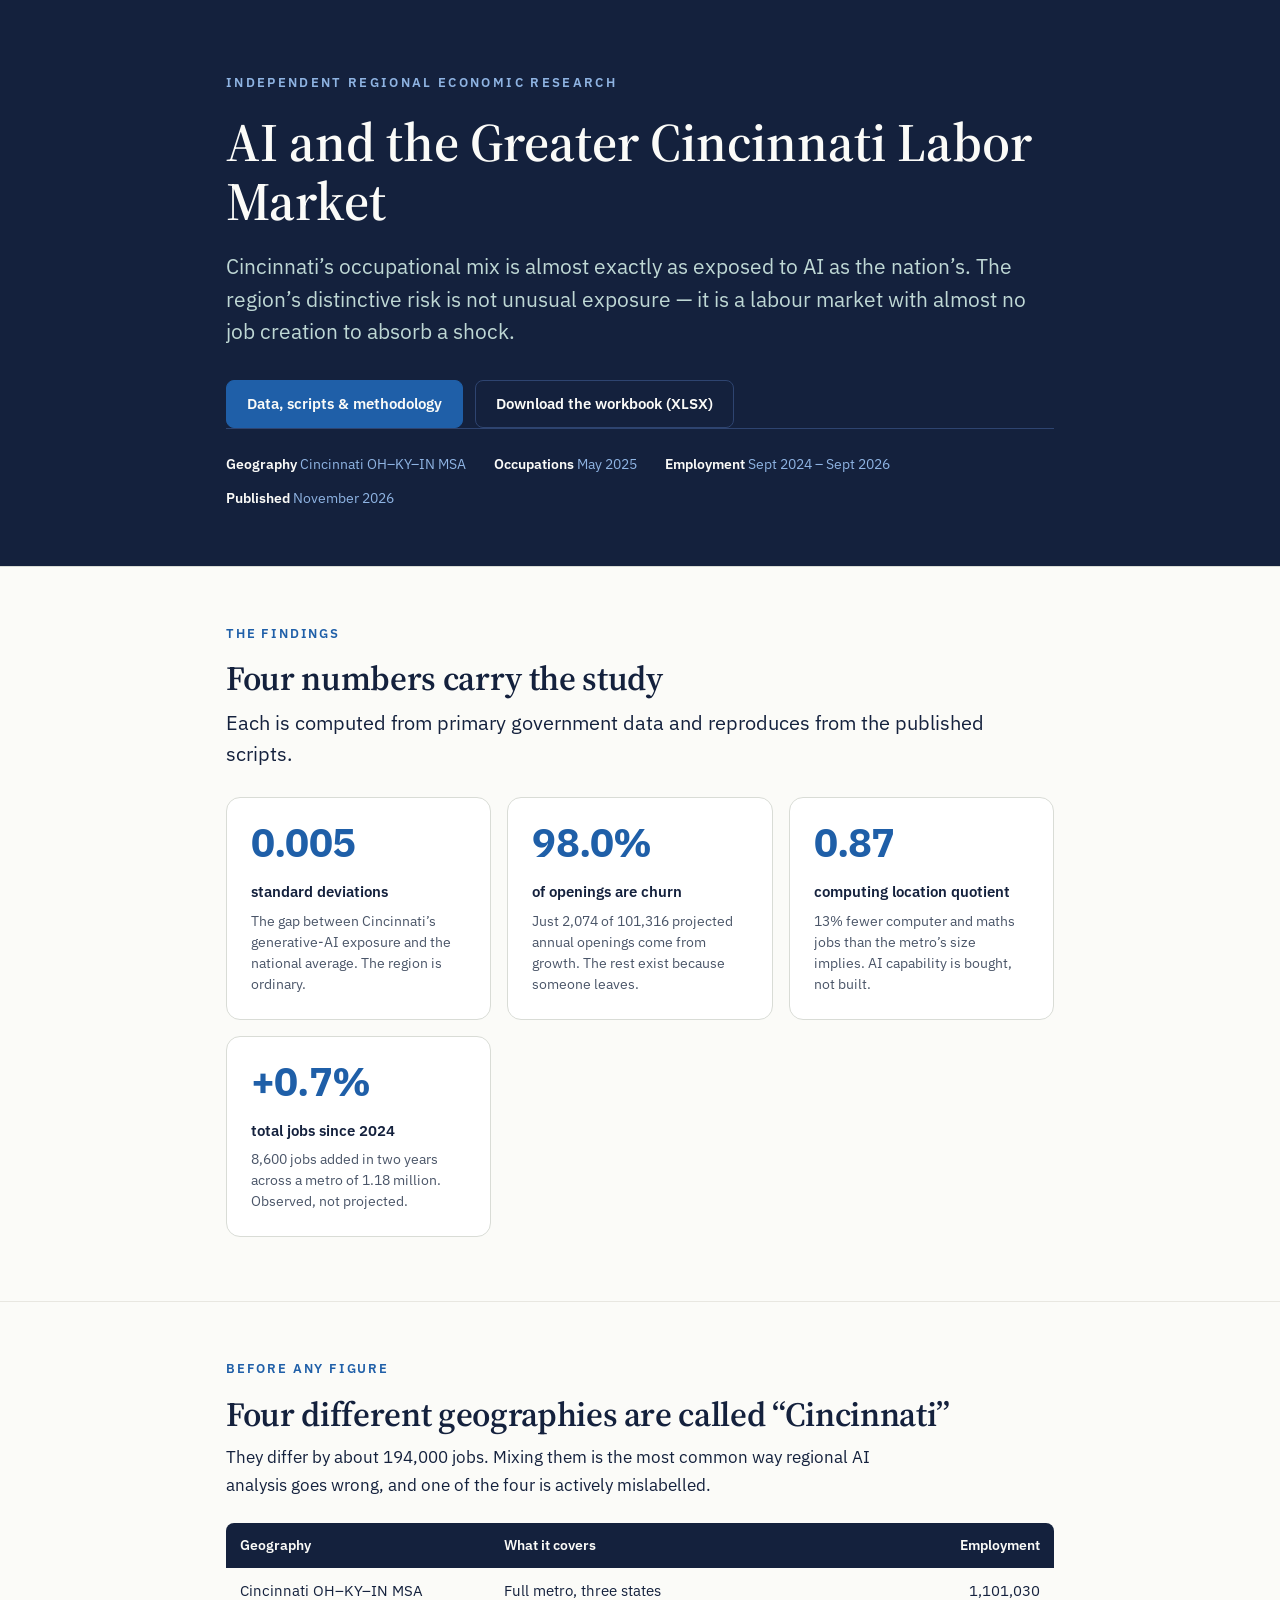
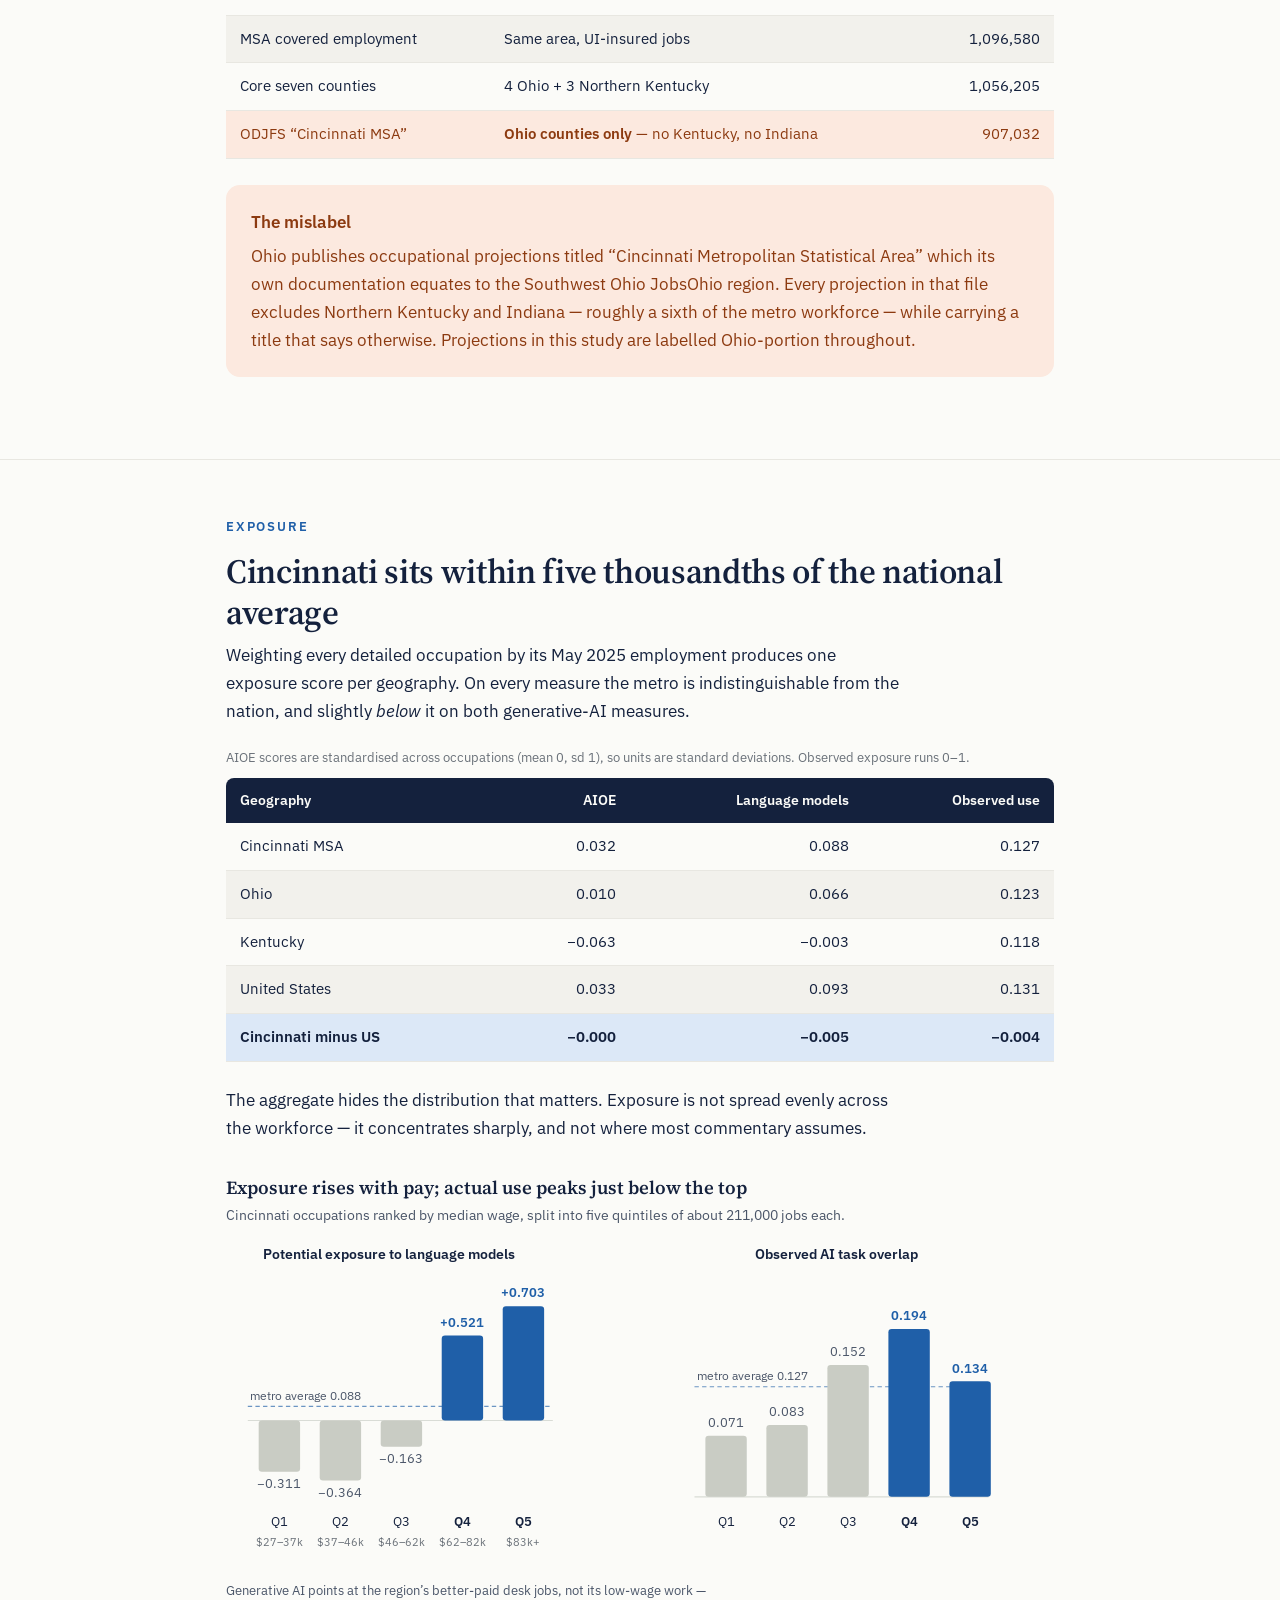
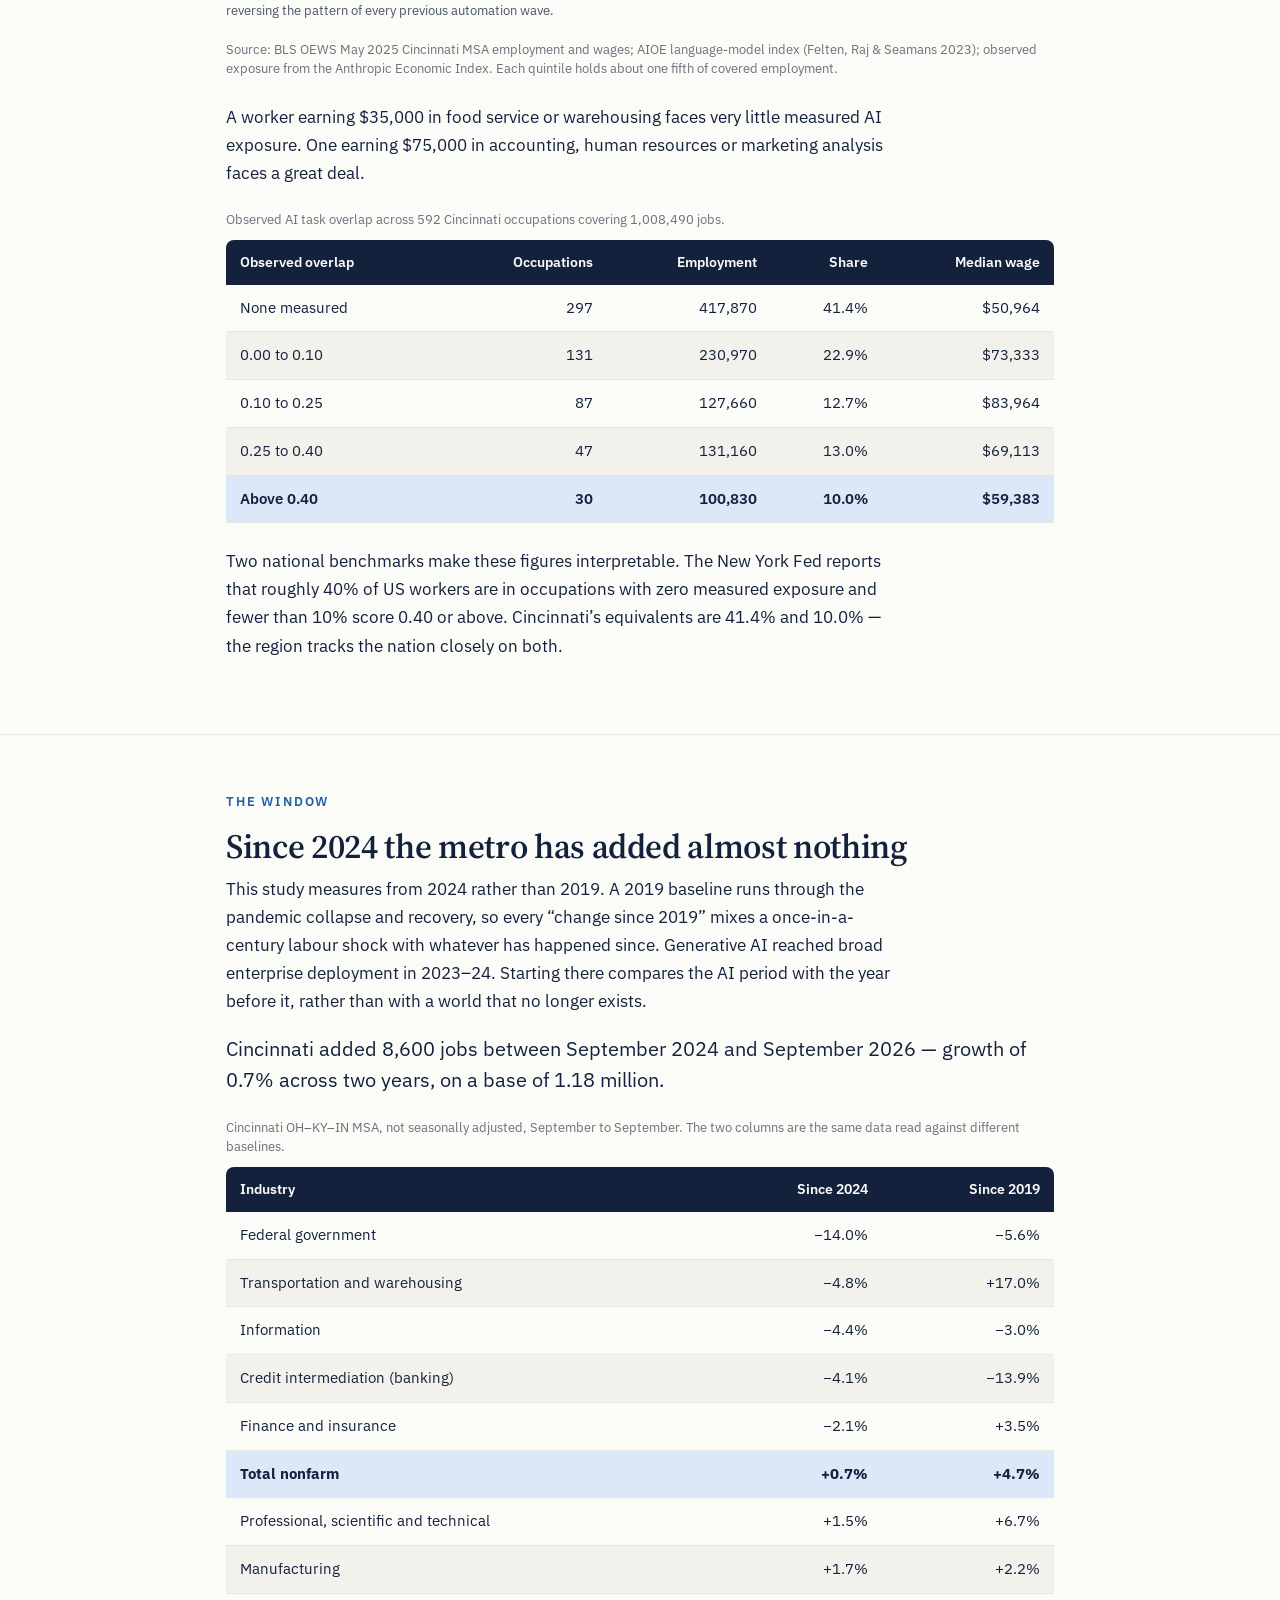
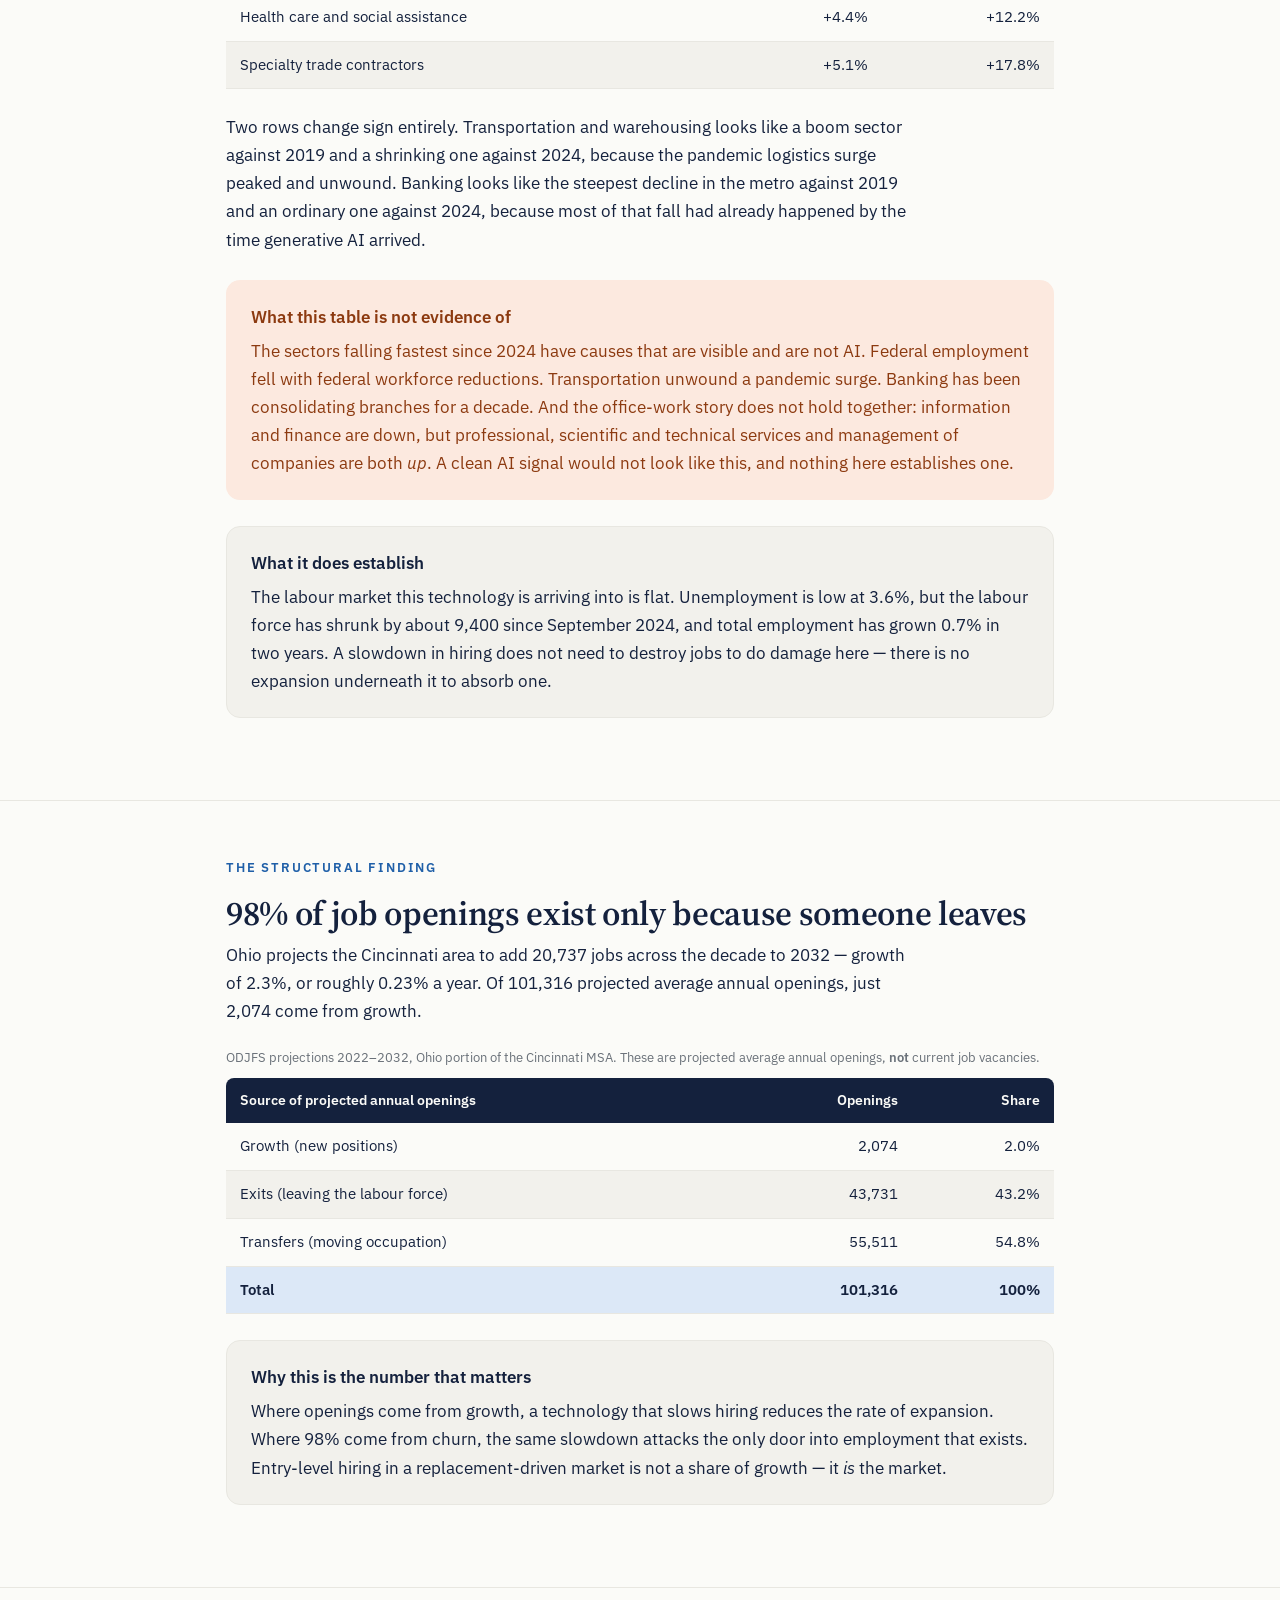
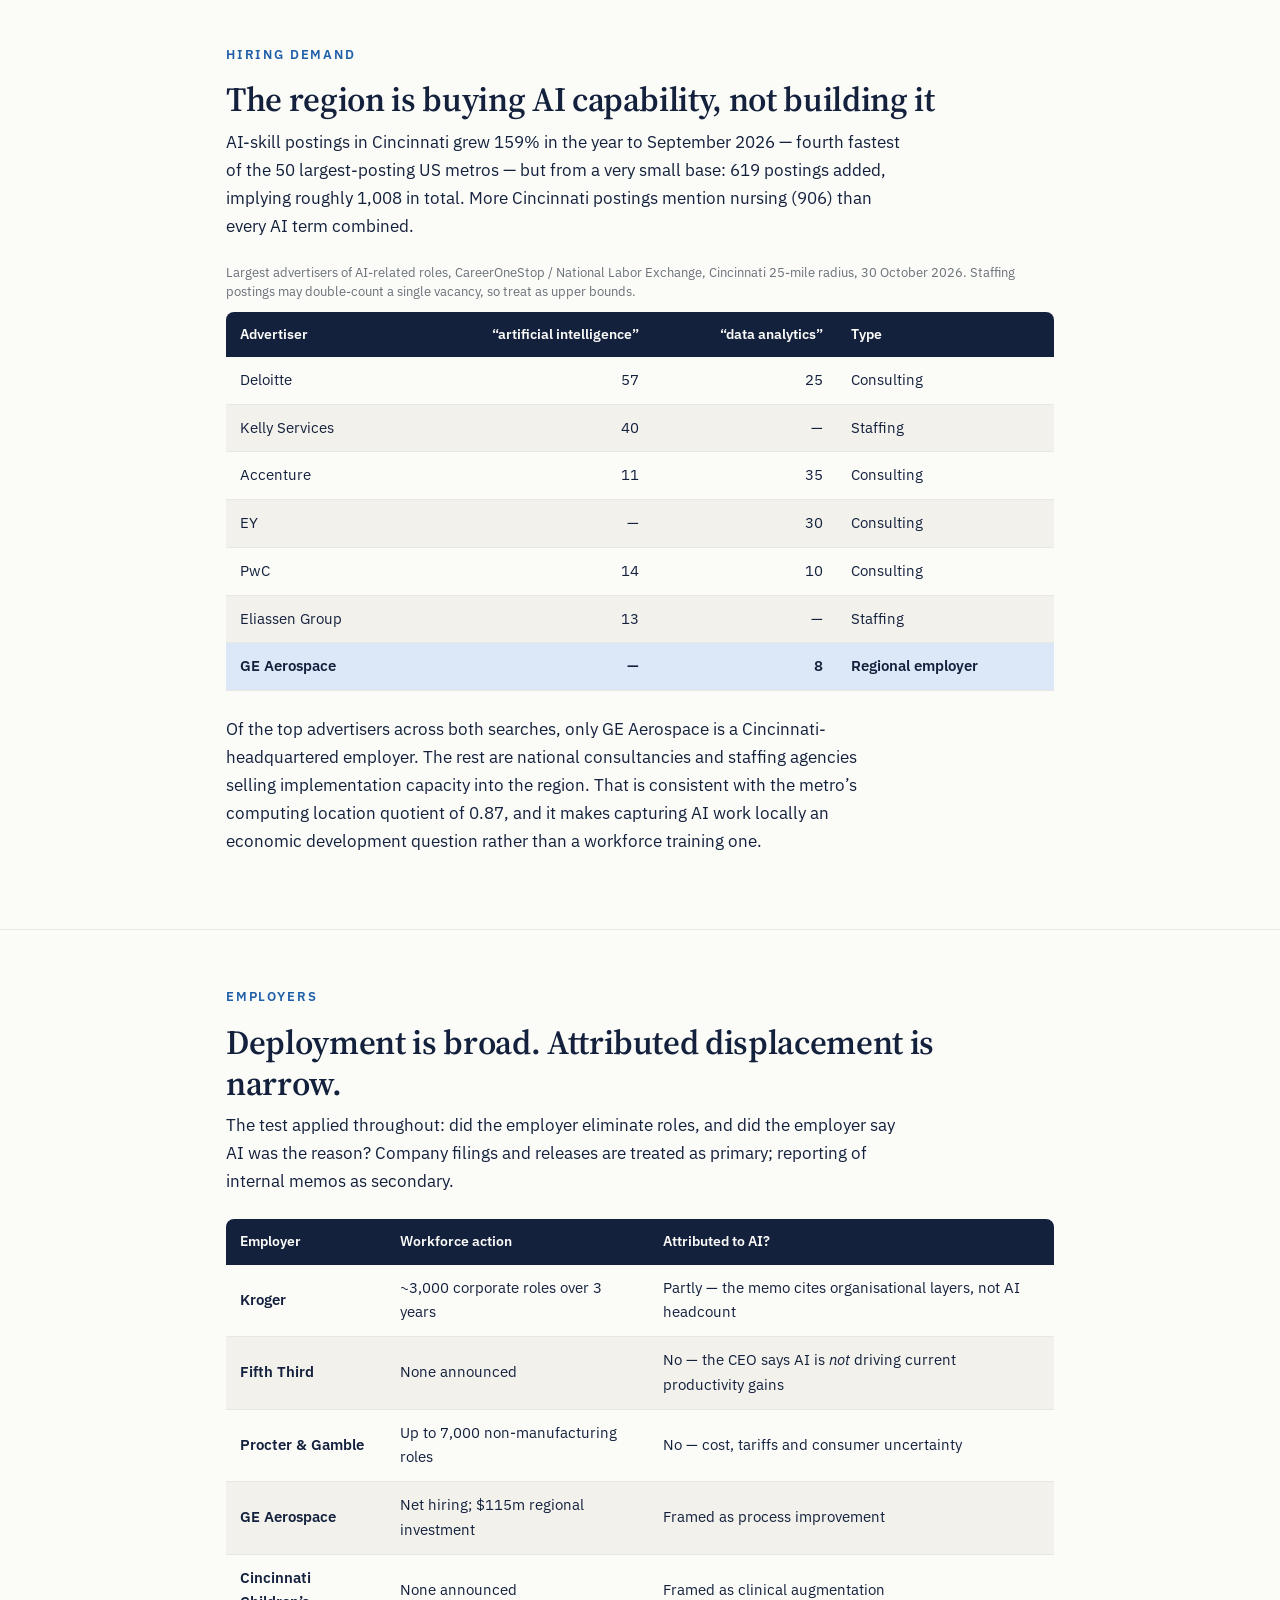
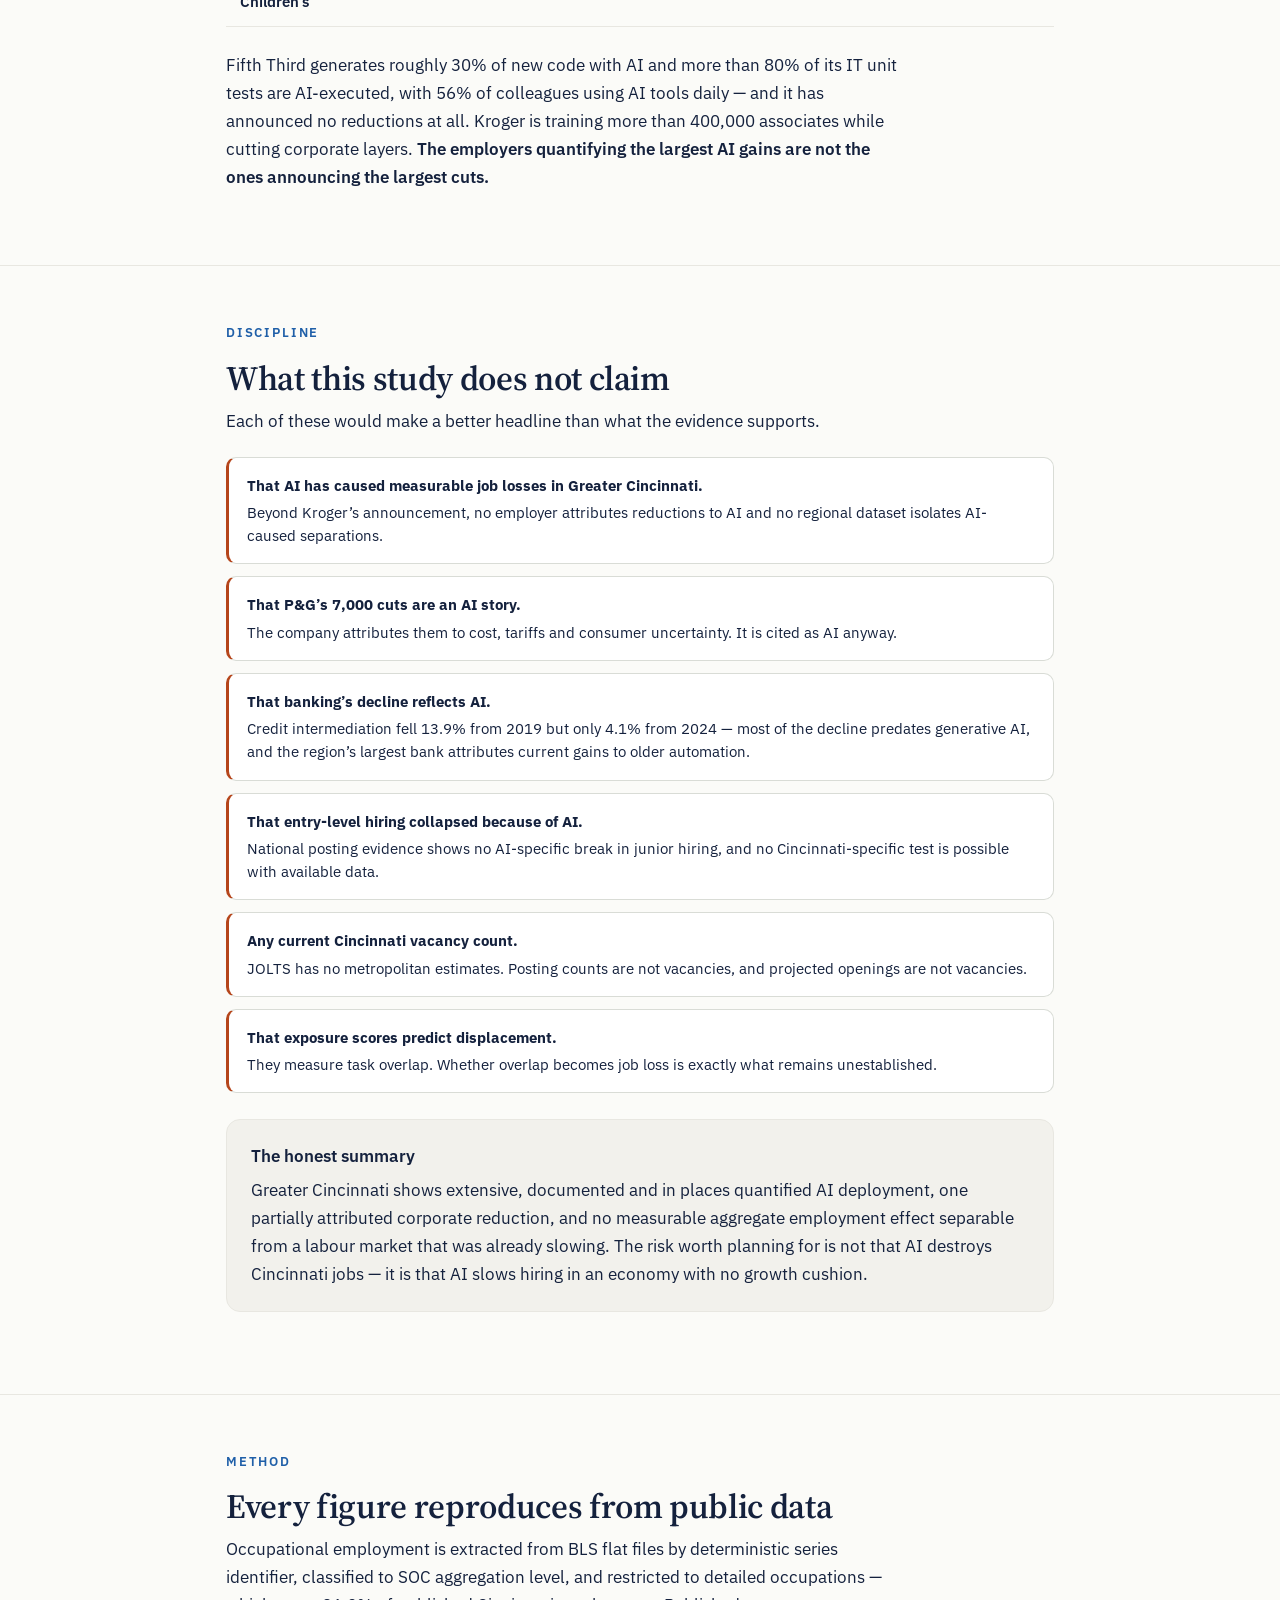
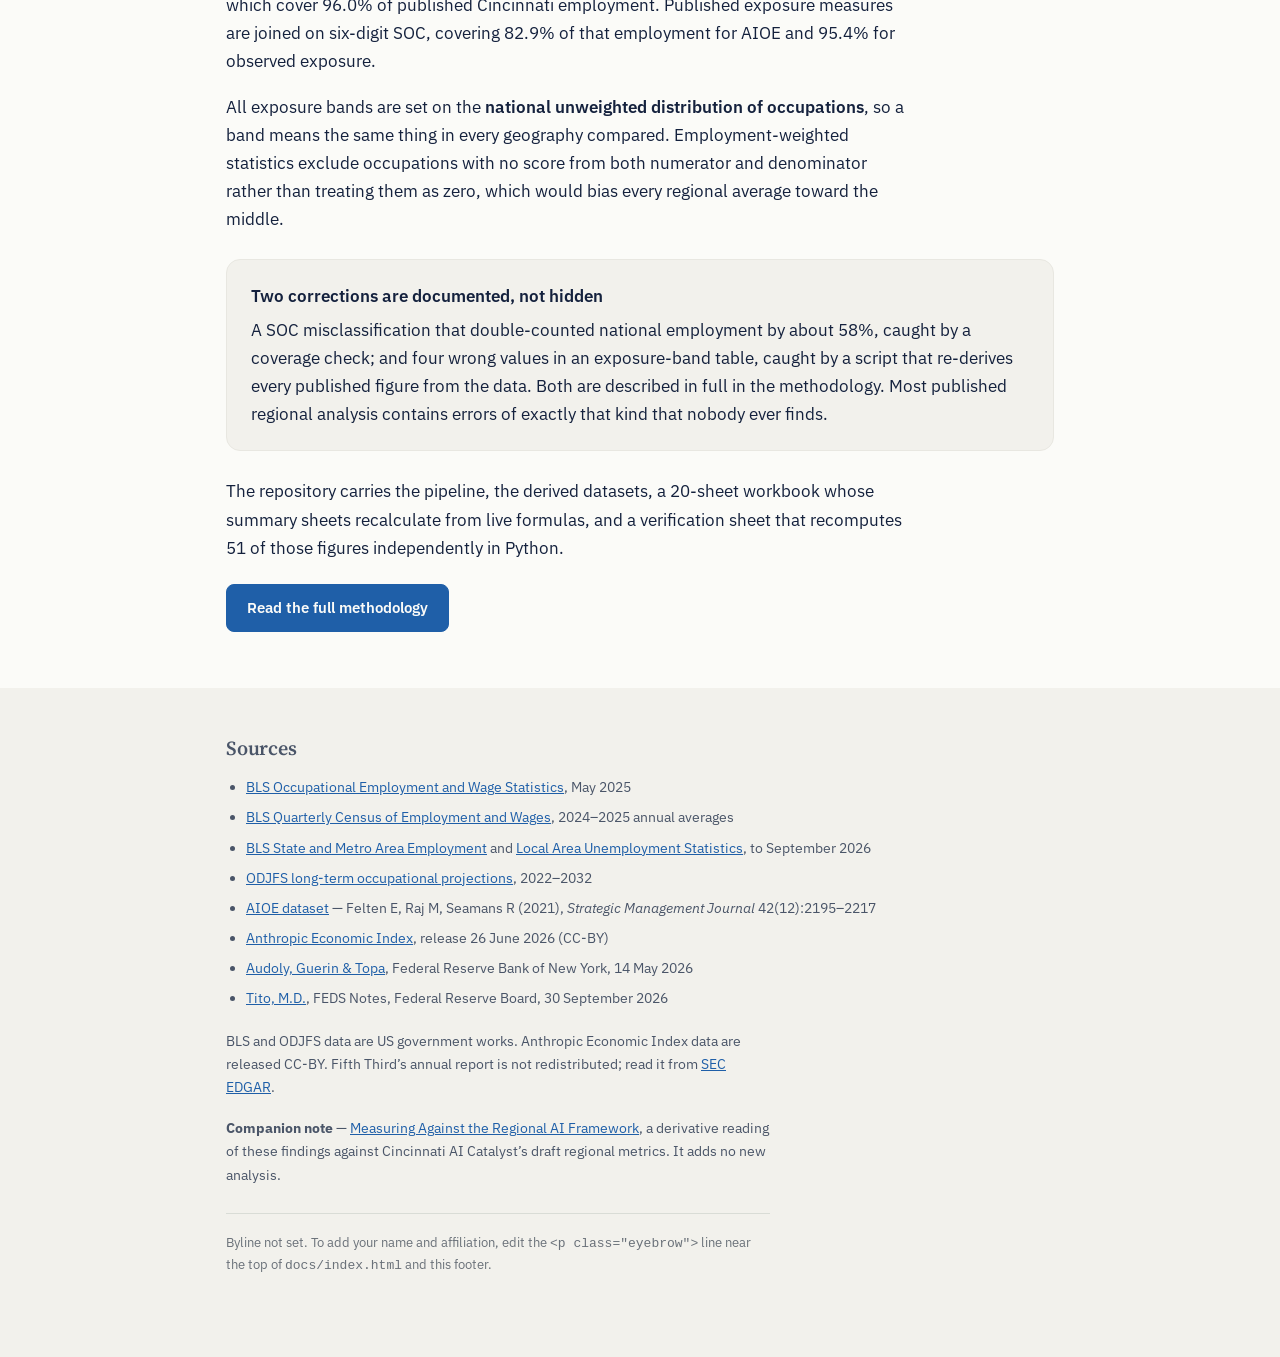
==== docs/index.html @ 39ef8805 "Re-base the study's analytical window to 2024 A 2019 baseline runs through the pandemic collapse and" ====
<!doctype html>
<html lang="en">
<head>
<meta charset="utf-8">
<meta name="viewport" content="width=device-width, initial-scale=1">
<title>AI and the Greater Cincinnati Labor Market</title>
<meta name="description" content="An independent study of how AI adoption is affecting employment, occupational demand and workforce requirements in the Cincinnati OH-KY-IN metropolitan area.">
<link rel="preconnect" href="https://fonts.googleapis.com">
<link rel="preconnect" href="https://fonts.gstatic.com" crossorigin>
<link rel="stylesheet" href="https://fonts.googleapis.com/css2?family=IBM+Plex+Sans:wght@400;500;600;700&family=Source+Serif+4:opsz,wght@8..60,400;8..60,600;8..60,700&display=swap">
<link rel="stylesheet" href="study.css">
</head>
<body>

<header class="masthead">
  <div class="wrap">
    <p class="eyebrow">Independent regional economic research</p>
    <h1>AI and the Greater Cincinnati Labor Market</h1>
    <p class="standfirst">Cincinnati&rsquo;s occupational mix is almost exactly as exposed to AI as the nation&rsquo;s. The region&rsquo;s distinctive risk is not unusual exposure &mdash; it is a labour market with almost no job creation to absorb a shock.</p>
    <div class="actions">
      <a class="btn btn-primary" href="https://github.com/ketibak-ai/cincinnati-ai-labor-market">Data, scripts &amp; methodology</a>
      <a class="btn" href="Cincinnati_AI_Labor_Market_Dataset.xlsx">Download the workbook (XLSX)</a>
    </div>
    <div class="meta">
      <span><b>Geography</b> Cincinnati OH&ndash;KY&ndash;IN MSA</span>
      <span><b>Occupations</b> May 2025</span>
      <span><b>Employment</b> Sept 2024 &ndash; Sept 2026</span>
      <span><b>Published</b> November 2026</span>
    </div>
  </div>
</header>

<main>

<section>
  <div class="wrap">
    <p class="kicker">The findings</p>
    <h2>Four numbers carry the study</h2>
    <p class="lede">Each is computed from primary government data and reproduces from the published scripts.</p>

    <div class="stats">
      <div class="stat">
        <p class="n">0.005</p>
        <p class="l">standard deviations</p>
        <p class="d">The gap between Cincinnati&rsquo;s generative-AI exposure and the national average. The region is ordinary.</p>
      </div>
      <div class="stat">
        <p class="n">98.0%</p>
        <p class="l">of openings are churn</p>
        <p class="d">Just 2,074 of 101,316 projected annual openings come from growth. The rest exist because someone leaves.</p>
      </div>
      <div class="stat">
        <p class="n">0.87</p>
        <p class="l">computing location quotient</p>
        <p class="d">13% fewer computer and maths jobs than the metro&rsquo;s size implies. AI capability is bought, not built.</p>
      </div>
      <div class="stat">
        <p class="n">+0.7%</p>
        <p class="l">total jobs since 2024</p>
        <p class="d">8,600 jobs added in two years across a metro of 1.18 million. Observed, not projected.</p>
      </div>
    </div>
  </div>
</section>

<section>
  <div class="wrap">
    <p class="kicker">Before any figure</p>
    <h2>Four different geographies are called &ldquo;Cincinnati&rdquo;</h2>
    <p>They differ by about 194,000 jobs. Mixing them is the most common way regional AI analysis goes wrong, and one of the four is actively mislabelled.</p>

    <div class="scroll">
      <table>
        <thead><tr><th>Geography</th><th>What it covers</th><th class="num">Employment</th></tr></thead>
        <tbody>
          <tr><td>Cincinnati OH&ndash;KY&ndash;IN MSA</td><td>Full metro, three states</td><td class="num">1,101,030</td></tr>
          <tr><td>MSA covered employment</td><td>Same area, UI-insured jobs</td><td class="num">1,096,580</td></tr>
          <tr><td>Core seven counties</td><td>4 Ohio + 3 Northern Kentucky</td><td class="num">1,056,205</td></tr>
          <tr class="alert"><td>ODJFS &ldquo;Cincinnati MSA&rdquo;</td><td><strong>Ohio counties only</strong> &mdash; no Kentucky, no Indiana</td><td class="num">907,032</td></tr>
        </tbody>
      </table>
    </div>

    <div class="note warn">
      <p><span class="h">The mislabel</span>Ohio publishes occupational projections titled &ldquo;Cincinnati Metropolitan Statistical Area&rdquo; which its own documentation equates to the Southwest Ohio JobsOhio region. Every projection in that file excludes Northern Kentucky and Indiana &mdash; roughly a sixth of the metro workforce &mdash; while carrying a title that says otherwise. Projections in this study are labelled Ohio-portion throughout.</p>
    </div>
  </div>
</section>

<section>
  <div class="wrap">
    <p class="kicker">Exposure</p>
    <h2>Cincinnati sits within five thousandths of the national average</h2>
    <p>Weighting every detailed occupation by its May 2025 employment produces one exposure score per geography. On every measure the metro is indistinguishable from the nation, and slightly <em>below</em> it on both generative-AI measures.</p>

    <div class="scroll">
      <table>
        <caption>AIOE scores are standardised across occupations (mean 0, sd 1), so units are standard deviations. Observed exposure runs 0&ndash;1.</caption>
        <thead><tr><th>Geography</th><th class="num">AIOE</th><th class="num">Language models</th><th class="num">Observed use</th></tr></thead>
        <tbody>
          <tr><td>Cincinnati MSA</td><td class="num">0.032</td><td class="num">0.088</td><td class="num">0.127</td></tr>
          <tr><td>Ohio</td><td class="num">0.010</td><td class="num">0.066</td><td class="num">0.123</td></tr>
          <tr><td>Kentucky</td><td class="num">&minus;0.063</td><td class="num">&minus;0.003</td><td class="num">0.118</td></tr>
          <tr><td>United States</td><td class="num">0.033</td><td class="num">0.093</td><td class="num">0.131</td></tr>
          <tr class="hl"><td>Cincinnati minus US</td><td class="num">&minus;0.000</td><td class="num">&minus;0.005</td><td class="num">&minus;0.004</td></tr>
        </tbody>
      </table>
    </div>

    <p>The aggregate hides the distribution that matters. Exposure is not spread evenly across the workforce &mdash; it concentrates sharply, and not where most commentary assumes.</p>

    <figure>
      <svg viewBox="0 0 760 420" role="img" aria-label="Generative-AI exposure rises with pay while actual AI use peaks just below the top wage quintile">
        <text x="0" y="22" font-size="17" font-weight="600" fill="var(--ink)" font-family="'Source Serif 4',Georgia,serif">Exposure rises with pay; actual use peaks just below the top</text>
        <text x="0" y="46" font-size="13" fill="var(--ink-soft)">Cincinnati occupations ranked by median wage, split into five quintiles of about 211,000 jobs each.</text>

        <text x="150" y="82" font-size="13" font-weight="600" text-anchor="middle" fill="var(--ink)">Potential exposure to language models</text>
        <text x="560" y="82" font-size="13" font-weight="600" text-anchor="middle" fill="var(--ink)">Observed AI task overlap</text>

        <!-- left panel: zero line at y=230, scale 150px per 1.0 unit -->
        <line x1="20" y1="230" x2="300" y2="230" stroke="var(--line)" stroke-width="1"/>
        <line x1="20" y1="217" x2="300" y2="217" stroke="var(--accent)" stroke-width="1" stroke-dasharray="4 3" opacity=".65"/>
        <text x="22" y="211" font-size="11" fill="var(--ink-soft)">metro average 0.088</text>

        <rect x="30"  y="230" width="38" height="47" rx="3" fill="var(--bar-muted)"/>
        <text x="49"  y="292" font-size="12" text-anchor="middle" fill="var(--ink-soft)">&minus;0.311</text>
        <rect x="86"  y="230" width="38" height="55" rx="3" fill="var(--bar-muted)"/>
        <text x="105" y="300" font-size="12" text-anchor="middle" fill="var(--ink-soft)">&minus;0.364</text>
        <rect x="142" y="230" width="38" height="24" rx="3" fill="var(--bar-muted)"/>
        <text x="161" y="269" font-size="12" text-anchor="middle" fill="var(--ink-soft)">&minus;0.163</text>
        <rect x="198" y="152" width="38" height="78" rx="3" fill="var(--accent)"/>
        <text x="217" y="144" font-size="12" text-anchor="middle" font-weight="600" fill="var(--accent-ink)">+0.521</text>
        <rect x="254" y="125" width="38" height="105" rx="3" fill="var(--accent)"/>
        <text x="273" y="117" font-size="12" text-anchor="middle" font-weight="600" fill="var(--accent-ink)">+0.703</text>

        <text x="49"  y="327" font-size="12" text-anchor="middle" fill="var(--ink)">Q1</text>
        <text x="105" y="327" font-size="12" text-anchor="middle" fill="var(--ink)">Q2</text>
        <text x="161" y="327" font-size="12" text-anchor="middle" fill="var(--ink)">Q3</text>
        <text x="217" y="327" font-size="12" text-anchor="middle" font-weight="600" fill="var(--ink)">Q4</text>
        <text x="273" y="327" font-size="12" text-anchor="middle" font-weight="600" fill="var(--ink)">Q5</text>
        <text x="49"  y="345" font-size="10.5" text-anchor="middle" fill="var(--ink-faint)">$27&ndash;37k</text>
        <text x="105" y="345" font-size="10.5" text-anchor="middle" fill="var(--ink-faint)">$37&ndash;46k</text>
        <text x="161" y="345" font-size="10.5" text-anchor="middle" fill="var(--ink-faint)">$46&ndash;62k</text>
        <text x="217" y="345" font-size="10.5" text-anchor="middle" fill="var(--ink-faint)">$62&ndash;82k</text>
        <text x="273" y="345" font-size="10.5" text-anchor="middle" fill="var(--ink-faint)">$83k+</text>

        <!-- right panel: baseline y=300, scale 795px per 1.0 -->
        <line x1="430" y1="300" x2="700" y2="300" stroke="var(--line)" stroke-width="1"/>
        <line x1="430" y1="199" x2="700" y2="199" stroke="var(--accent)" stroke-width="1" stroke-dasharray="4 3" opacity=".65"/>
        <text x="432" y="193" font-size="11" fill="var(--ink-soft)">metro average 0.127</text>

        <rect x="440" y="244" width="38" height="56" rx="3" fill="var(--bar-muted)"/>
        <text x="459" y="236" font-size="12" text-anchor="middle" fill="var(--ink-soft)">0.071</text>
        <rect x="496" y="234" width="38" height="66" rx="3" fill="var(--bar-muted)"/>
        <text x="515" y="226" font-size="12" text-anchor="middle" fill="var(--ink-soft)">0.083</text>
        <rect x="552" y="179" width="38" height="121" rx="3" fill="var(--bar-muted)"/>
        <text x="571" y="171" font-size="12" text-anchor="middle" fill="var(--ink-soft)">0.152</text>
        <rect x="608" y="146" width="38" height="154" rx="3" fill="var(--accent)"/>
        <text x="627" y="138" font-size="12" text-anchor="middle" font-weight="600" fill="var(--accent-ink)">0.194</text>
        <rect x="664" y="194" width="38" height="106" rx="3" fill="var(--accent)"/>
        <text x="683" y="186" font-size="12" text-anchor="middle" font-weight="600" fill="var(--accent-ink)">0.134</text>

        <text x="459" y="327" font-size="12" text-anchor="middle" fill="var(--ink)">Q1</text>
        <text x="515" y="327" font-size="12" text-anchor="middle" fill="var(--ink)">Q2</text>
        <text x="571" y="327" font-size="12" text-anchor="middle" fill="var(--ink)">Q3</text>
        <text x="627" y="327" font-size="12" text-anchor="middle" font-weight="600" fill="var(--ink)">Q4</text>
        <text x="683" y="327" font-size="12" text-anchor="middle" font-weight="600" fill="var(--ink)">Q5</text>

        <text x="0" y="390" font-size="12" fill="var(--ink-soft)">Generative AI points at the region&rsquo;s better-paid desk jobs, not its low-wage work &mdash;</text>
        <text x="0" y="408" font-size="12" fill="var(--ink-soft)">reversing the pattern of every previous automation wave.</text>
      </svg>
      <figcaption>Source: BLS OEWS May 2025 Cincinnati MSA employment and wages; AIOE language-model index (Felten, Raj &amp; Seamans 2023); observed exposure from the Anthropic Economic Index. Each quintile holds about one fifth of covered employment.</figcaption>
    </figure>

    <p>A worker earning $35,000 in food service or warehousing faces very little measured AI exposure. One earning $75,000 in accounting, human resources or marketing analysis faces a great deal.</p>

    <div class="scroll">
      <table>
        <caption>Observed AI task overlap across 592 Cincinnati occupations covering 1,008,490 jobs.</caption>
        <thead><tr><th>Observed overlap</th><th class="num">Occupations</th><th class="num">Employment</th><th class="num">Share</th><th class="num">Median wage</th></tr></thead>
        <tbody>
          <tr><td>None measured</td><td class="num">297</td><td class="num">417,870</td><td class="num">41.4%</td><td class="num">$50,964</td></tr>
          <tr><td>0.00 to 0.10</td><td class="num">131</td><td class="num">230,970</td><td class="num">22.9%</td><td class="num">$73,333</td></tr>
          <tr><td>0.10 to 0.25</td><td class="num">87</td><td class="num">127,660</td><td class="num">12.7%</td><td class="num">$83,964</td></tr>
          <tr><td>0.25 to 0.40</td><td class="num">47</td><td class="num">131,160</td><td class="num">13.0%</td><td class="num">$69,113</td></tr>
          <tr class="hl"><td>Above 0.40</td><td class="num">30</td><td class="num">100,830</td><td class="num">10.0%</td><td class="num">$59,383</td></tr>
        </tbody>
      </table>
    </div>

    <p>Two national benchmarks make these figures interpretable. The New York Fed reports that roughly 40% of US workers are in occupations with zero measured exposure and fewer than 10% score 0.40 or above. Cincinnati&rsquo;s equivalents are 41.4% and 10.0% &mdash; the region tracks the nation closely on both.</p>
  </div>
</section>

<section>
  <div class="wrap">
    <p class="kicker">The window</p>
    <h2>Since 2024 the metro has added almost nothing</h2>
    <p>This study measures from 2024 rather than 2019. A 2019 baseline runs through the pandemic collapse and recovery, so every &ldquo;change since 2019&rdquo; mixes a once-in-a-century labour shock with whatever has happened since. Generative AI reached broad enterprise deployment in 2023&ndash;24. Starting there compares the AI period with the year before it, rather than with a world that no longer exists.</p>
    <p class="lede">Cincinnati added 8,600 jobs between September 2024 and September 2026 &mdash; growth of 0.7% across two years, on a base of 1.18 million.</p>

    <div class="scroll">
      <table>
        <caption>Cincinnati OH&ndash;KY&ndash;IN MSA, not seasonally adjusted, September to September. The two columns are the same data read against different baselines.</caption>
        <thead><tr><th>Industry</th><th class="num">Since 2024</th><th class="num">Since 2019</th></tr></thead>
        <tbody>
          <tr><td>Federal government</td><td class="num">&minus;14.0%</td><td class="num">&minus;5.6%</td></tr>
          <tr><td>Transportation and warehousing</td><td class="num">&minus;4.8%</td><td class="num">+17.0%</td></tr>
          <tr><td>Information</td><td class="num">&minus;4.4%</td><td class="num">&minus;3.0%</td></tr>
          <tr><td>Credit intermediation (banking)</td><td class="num">&minus;4.1%</td><td class="num">&minus;13.9%</td></tr>
          <tr><td>Finance and insurance</td><td class="num">&minus;2.1%</td><td class="num">+3.5%</td></tr>
          <tr class="hl"><td><b>Total nonfarm</b></td><td class="num"><b>+0.7%</b></td><td class="num"><b>+4.7%</b></td></tr>
          <tr><td>Professional, scientific and technical</td><td class="num">+1.5%</td><td class="num">+6.7%</td></tr>
          <tr><td>Manufacturing</td><td class="num">+1.7%</td><td class="num">+2.2%</td></tr>
          <tr><td>Health care and social assistance</td><td class="num">+4.4%</td><td class="num">+12.2%</td></tr>
          <tr><td>Specialty trade contractors</td><td class="num">+5.1%</td><td class="num">+17.8%</td></tr>
        </tbody>
      </table>
    </div>

    <p>Two rows change sign entirely. Transportation and warehousing looks like a boom sector against 2019 and a shrinking one against 2024, because the pandemic logistics surge peaked and unwound. Banking looks like the steepest decline in the metro against 2019 and an ordinary one against 2024, because most of that fall had already happened by the time generative AI arrived.</p>

    <div class="note warn">
      <p><span class="h">What this table is not evidence of</span>The sectors falling fastest since 2024 have causes that are visible and are not AI. Federal employment fell with federal workforce reductions. Transportation unwound a pandemic surge. Banking has been consolidating branches for a decade. And the office-work story does not hold together: information and finance are down, but professional, scientific and technical services and management of companies are both <em>up</em>. A clean AI signal would not look like this, and nothing here establishes one.</p>
    </div>

    <div class="note">
      <p><span class="h">What it does establish</span>The labour market this technology is arriving into is flat. Unemployment is low at 3.6%, but the labour force has shrunk by about 9,400 since September 2024, and total employment has grown 0.7% in two years. A slowdown in hiring does not need to destroy jobs to do damage here &mdash; there is no expansion underneath it to absorb one.</p>
    </div>
  </div>
</section>

<section>
  <div class="wrap">
    <p class="kicker">The structural finding</p>
    <h2>98% of job openings exist only because someone leaves</h2>
    <p>Ohio projects the Cincinnati area to add 20,737 jobs across the decade to 2032 &mdash; growth of 2.3%, or roughly 0.23% a year. Of 101,316 projected average annual openings, just 2,074 come from growth.</p>

    <div class="scroll">
      <table>
        <caption>ODJFS projections 2022&ndash;2032, Ohio portion of the Cincinnati MSA. These are projected average annual openings, <strong>not</strong> current job vacancies.</caption>
        <thead><tr><th>Source of projected annual openings</th><th class="num">Openings</th><th class="num">Share</th></tr></thead>
        <tbody>
          <tr><td>Growth (new positions)</td><td class="num">2,074</td><td class="num">2.0%</td></tr>
          <tr><td>Exits (leaving the labour force)</td><td class="num">43,731</td><td class="num">43.2%</td></tr>
          <tr><td>Transfers (moving occupation)</td><td class="num">55,511</td><td class="num">54.8%</td></tr>
          <tr class="hl"><td>Total</td><td class="num">101,316</td><td class="num">100%</td></tr>
        </tbody>
      </table>
    </div>

    <div class="note">
      <p><span class="h">Why this is the number that matters</span>Where openings come from growth, a technology that slows hiring reduces the rate of expansion. Where 98% come from churn, the same slowdown attacks the only door into employment that exists. Entry-level hiring in a replacement-driven market is not a share of growth &mdash; it <em>is</em> the market.</p>
    </div>
  </div>
</section>

<section>
  <div class="wrap">
    <p class="kicker">Hiring demand</p>
    <h2>The region is buying AI capability, not building it</h2>
    <p>AI-skill postings in Cincinnati grew 159% in the year to September 2026 &mdash; fourth fastest of the 50 largest-posting US metros &mdash; but from a very small base: 619 postings added, implying roughly 1,008 in total. More Cincinnati postings mention nursing (906) than every AI term combined.</p>

    <div class="scroll">
      <table>
        <caption>Largest advertisers of AI-related roles, CareerOneStop / National Labor Exchange, Cincinnati 25-mile radius, 30 October 2026. Staffing postings may double-count a single vacancy, so treat as upper bounds.</caption>
        <thead><tr><th>Advertiser</th><th class="num">&ldquo;artificial intelligence&rdquo;</th><th class="num">&ldquo;data analytics&rdquo;</th><th>Type</th></tr></thead>
        <tbody>
          <tr><td>Deloitte</td><td class="num">57</td><td class="num">25</td><td>Consulting</td></tr>
          <tr><td>Kelly Services</td><td class="num">40</td><td class="num">&mdash;</td><td>Staffing</td></tr>
          <tr><td>Accenture</td><td class="num">11</td><td class="num">35</td><td>Consulting</td></tr>
          <tr><td>EY</td><td class="num">&mdash;</td><td class="num">30</td><td>Consulting</td></tr>
          <tr><td>PwC</td><td class="num">14</td><td class="num">10</td><td>Consulting</td></tr>
          <tr><td>Eliassen Group</td><td class="num">13</td><td class="num">&mdash;</td><td>Staffing</td></tr>
          <tr class="hl"><td>GE Aerospace</td><td class="num">&mdash;</td><td class="num">8</td><td>Regional employer</td></tr>
        </tbody>
      </table>
    </div>

    <p>Of the top advertisers across both searches, only GE Aerospace is a Cincinnati-headquartered employer. The rest are national consultancies and staffing agencies selling implementation capacity into the region. That is consistent with the metro&rsquo;s computing location quotient of 0.87, and it makes capturing AI work locally an economic development question rather than a workforce training one.</p>
  </div>
</section>

<section>
  <div class="wrap">
    <p class="kicker">Employers</p>
    <h2>Deployment is broad. Attributed displacement is narrow.</h2>
    <p>The test applied throughout: did the employer eliminate roles, and did the employer say AI was the reason? Company filings and releases are treated as primary; reporting of internal memos as secondary.</p>

    <div class="scroll">
      <table>
        <thead><tr><th>Employer</th><th>Workforce action</th><th>Attributed to AI?</th></tr></thead>
        <tbody>
          <tr><td><strong>Kroger</strong></td><td>~3,000 corporate roles over 3 years</td><td>Partly &mdash; the memo cites organisational layers, not AI headcount</td></tr>
          <tr><td><strong>Fifth Third</strong></td><td>None announced</td><td>No &mdash; the CEO says AI is <em>not</em> driving current productivity gains</td></tr>
          <tr><td><strong>Procter &amp; Gamble</strong></td><td>Up to 7,000 non-manufacturing roles</td><td>No &mdash; cost, tariffs and consumer uncertainty</td></tr>
          <tr><td><strong>GE Aerospace</strong></td><td>Net hiring; $115m regional investment</td><td>Framed as process improvement</td></tr>
          <tr><td><strong>Cincinnati Children&rsquo;s</strong></td><td>None announced</td><td>Framed as clinical augmentation</td></tr>
        </tbody>
      </table>
    </div>

    <p>Fifth Third generates roughly 30% of new code with AI and more than 80% of its IT unit tests are AI-executed, with 56% of colleagues using AI tools daily &mdash; and it has announced no reductions at all. Kroger is training more than 400,000 associates while cutting corporate layers. <strong>The employers quantifying the largest AI gains are not the ones announcing the largest cuts.</strong></p>
  </div>
</section>

<section>
  <div class="wrap">
    <p class="kicker">Discipline</p>
    <h2>What this study does not claim</h2>
    <p>Each of these would make a better headline than what the evidence supports.</p>

    <ul class="claims">
      <li><b>That AI has caused measurable job losses in Greater Cincinnati.</b> Beyond Kroger&rsquo;s announcement, no employer attributes reductions to AI and no regional dataset isolates AI-caused separations.</li>
      <li><b>That P&amp;G&rsquo;s 7,000 cuts are an AI story.</b> The company attributes them to cost, tariffs and consumer uncertainty. It is cited as AI anyway.</li>
      <li><b>That banking&rsquo;s decline reflects AI.</b> Credit intermediation fell 13.9% from 2019 but only 4.1% from 2024 &mdash; most of the decline predates generative AI, and the region&rsquo;s largest bank attributes current gains to older automation.</li>
      <li><b>That entry-level hiring collapsed because of AI.</b> National posting evidence shows no AI-specific break in junior hiring, and no Cincinnati-specific test is possible with available data.</li>
      <li><b>Any current Cincinnati vacancy count.</b> JOLTS has no metropolitan estimates. Posting counts are not vacancies, and projected openings are not vacancies.</li>
      <li><b>That exposure scores predict displacement.</b> They measure task overlap. Whether overlap becomes job loss is exactly what remains unestablished.</li>
    </ul>

    <div class="note">
      <p><span class="h">The honest summary</span>Greater Cincinnati shows extensive, documented and in places quantified AI deployment, one partially attributed corporate reduction, and no measurable aggregate employment effect separable from a labour market that was already slowing. The risk worth planning for is not that AI destroys Cincinnati jobs &mdash; it is that AI slows hiring in an economy with no growth cushion.</p>
    </div>
  </div>
</section>

<section>
  <div class="wrap">
    <p class="kicker">Method</p>
    <h2>Every figure reproduces from public data</h2>
    <p>Occupational employment is extracted from BLS flat files by deterministic series identifier, classified to SOC aggregation level, and restricted to detailed occupations &mdash; which cover 96.0% of published Cincinnati employment. Published exposure measures are joined on six-digit SOC, covering 82.9% of that employment for AIOE and 95.4% for observed exposure.</p>
    <p>All exposure bands are set on the <strong>national unweighted distribution of occupations</strong>, so a band means the same thing in every geography compared. Employment-weighted statistics exclude occupations with no score from both numerator and denominator rather than treating them as zero, which would bias every regional average toward the middle.</p>

    <div class="note">
      <p><span class="h">Two corrections are documented, not hidden</span>A SOC misclassification that double-counted national employment by about 58%, caught by a coverage check; and four wrong values in an exposure-band table, caught by a script that re-derives every published figure from the data. Both are described in full in the methodology. Most published regional analysis contains errors of exactly that kind that nobody ever finds.</p>
    </div>

    <p>The repository carries the pipeline, the derived datasets, a 20-sheet workbook whose summary sheets recalculate from live formulas, and a verification sheet that recomputes 51 of those figures independently in Python.</p>
    <div class="actions" style="margin-top:22px">
      <a class="btn btn-primary" style="color:#FBFBF8" href="https://github.com/ketibak-ai/cincinnati-ai-labor-market/blob/main/CALCULATIONS.md">Read the full methodology</a>
    </div>
  </div>
</section>

</main>

<footer>
  <div class="wrap">
    <h2>Sources</h2>
    <ul>
      <li><a href="https://download.bls.gov/pub/time.series/oe/">BLS Occupational Employment and Wage Statistics</a>, May 2025</li>
      <li><a href="https://data.bls.gov/cew/data/api/2025/a/area/39061.csv">BLS Quarterly Census of Employment and Wages</a>, 2024&ndash;2025 annual averages</li>
      <li><a href="https://download.bls.gov/pub/time.series/sm/">BLS State and Metro Area Employment</a> and <a href="https://download.bls.gov/pub/time.series/la/">Local Area Unemployment Statistics</a>, to September 2026</li>
      <li><a href="https://ohiolmi.com/_docs/PROJ/MSA/LTOP_Cincinnati2032.xlsx">ODJFS long-term occupational projections</a>, 2022&ndash;2032</li>
      <li><a href="https://github.com/AIOE-Data/AIOE">AIOE dataset</a> &mdash; Felten E, Raj M, Seamans R (2021), <em>Strategic Management Journal</em> 42(12):2195&ndash;2217</li>
      <li><a href="https://huggingface.co/datasets/Anthropic/EconomicIndex">Anthropic Economic Index</a>, release 26 June 2026 (CC-BY)</li>
      <li><a href="https://libertystreeteconomics.newyorkfed.org/2026/05/do-job-postings-show-early-labor-market-effects-of-ai/">Audoly, Guerin &amp; Topa</a>, Federal Reserve Bank of New York, 14 May 2026</li>
      <li><a href="https://www.federalreserve.gov/econres/notes/feds-notes/ai-on-the-factory-floor-evidence-from-manufacturing-job-postings-20260930.html">Tito, M.D.</a>, FEDS Notes, Federal Reserve Board, 30 September 2026</li>
    </ul>
    <p>BLS and ODJFS data are US government works. Anthropic Economic Index data are released CC-BY. Fifth Third&rsquo;s annual report is not redistributed; read it from <a href="https://www.sec.gov/Archives/edgar/data/35527/000003552726000124/a2025annualreport.pdf">SEC EDGAR</a>.</p>

    <p><b>Companion note</b> &mdash; <a href="caic-framework.html">Measuring Against the Regional AI Framework</a>, a derivative reading of these findings against Cincinnati AI Catalyst&rsquo;s draft regional metrics. It adds no new analysis.</p>

    <p class="byline-edit">Byline not set. To add your name and affiliation, edit the <code>&lt;p class="eyebrow"&gt;</code> line near the top of <code>docs/index.html</code> and this footer.</p>
  </div>
</footer>

</body>
</html>
---- docs/study.css ----
:root{
    --bg:#FBFBF8; --surface:#FFFFFF; --surface-2:#F2F1EC;
    --ink:#14213D; --ink-soft:#4A5568; --ink-faint:#6A7179;
    --line:#D9DCD6; --line-soft:#E8E7E1;
    --accent:#1F5FA8; --accent-soft:#DCE8F7; --accent-ink:#1F5FA8;
    --warn:#B5451B; --warn-soft:#FCE9DF; --warn-ink:#8C3A10;
    --bar-muted:#C9CCC4;
    --maxw:860px;
  }
  @media (prefers-color-scheme: dark){
    :root:not([data-theme="light"]){
      --bg:#0E1524; --surface:#16203A; --surface-2:#1B2742;
      --ink:#EEF3FA; --ink-soft:#AFBDD4; --ink-faint:#8795AE;
      --line:#2A3657; --line-soft:#223052;
      --accent:#6BA3E8; --accent-soft:#1D2E53; --accent-ink:#8FB4E3;
      --warn:#E2794A; --warn-soft:#3A2016; --warn-ink:#F0A383;
      --bar-muted:#46516B;
    }
  }
  :root[data-theme="dark"]{
    --bg:#0E1524; --surface:#16203A; --surface-2:#1B2742;
    --ink:#EEF3FA; --ink-soft:#AFBDD4; --ink-faint:#8795AE;
    --line:#2A3657; --line-soft:#223052;
    --accent:#6BA3E8; --accent-soft:#1D2E53; --accent-ink:#8FB4E3;
    --warn:#E2794A; --warn-soft:#3A2016; --warn-ink:#F0A383;
    --bar-muted:#46516B;
  }

  *{box-sizing:border-box}
  html{-webkit-text-size-adjust:100%}
  body{
    margin:0; background:var(--bg); color:var(--ink);
    font-family:'IBM Plex Sans',system-ui,-apple-system,Segoe UI,Arial,sans-serif;
    font-size:17px; line-height:1.65;
  }
  .wrap{max-width:var(--maxw); margin:0 auto; padding:0 16px}

  /* ---------- masthead ---------- */
  .masthead{background:var(--ink); color:#FBFBF8; padding:72px 0 56px; border-bottom:1px solid var(--line)}
  :root[data-theme="dark"] .masthead,
  .masthead{color:#FBFBF8}
  @media (prefers-color-scheme: dark){ :root:not([data-theme="light"]) .masthead{background:#111B2E} }
  .eyebrow{font-size:13px; letter-spacing:.18em; text-transform:uppercase; font-weight:600; color:#8FB4E3; margin:0 0 20px}
  .masthead h1{
    font-family:'Source Serif 4',Georgia,serif; font-weight:600;
    font-size:clamp(32px,6.2vw,54px); line-height:1.08; margin:0 0 20px; color:#FBFBF8;
  }
  .standfirst{font-size:clamp(17px,2.4vw,21px); line-height:1.55; color:#BFD8D5; margin:0 0 32px; max-width:62ch}
  .meta{display:flex; flex-wrap:wrap; gap:10px 28px; font-size:14px; color:#8FB4E3; border-top:1px solid #2E4470; padding-top:24px}
  .meta b{color:#FBFBF8; font-weight:600}
  .actions{display:flex; flex-wrap:wrap; gap:12px; margin-top:28px}
  .btn{
    display:inline-block; padding:11px 20px; border-radius:8px; text-decoration:none;
    font-size:15px; font-weight:600; border:1px solid #2E4470; color:#FBFBF8;
  }
  .btn-primary{background:#1F5FA8; border-color:#1F5FA8}
  .btn:hover{opacity:.88}

  /* ---------- structure ---------- */
  section{padding:56px 0; border-bottom:1px solid var(--line-soft)}
  section:last-of-type{border-bottom:0}
  h2{
    font-family:'Source Serif 4',Georgia,serif; font-weight:600;
    font-size:clamp(25px,4.2vw,34px); line-height:1.2; margin:0 0 8px; letter-spacing:-.01em;
  }
  .kicker{font-size:13px; letter-spacing:.14em; text-transform:uppercase; font-weight:600; color:var(--accent-ink); margin:0 0 14px}
  h3{font-size:19px; font-weight:600; margin:32px 0 10px}
  p{margin:0 0 18px; max-width:68ch}
  .lede{font-size:clamp(18px,2.4vw,20px); line-height:1.55}
  a{color:var(--accent-ink)}
  strong{font-weight:600}

  /* ---------- stat row ---------- */
  .stats{display:grid; grid-template-columns:repeat(auto-fit,minmax(210px,1fr)); gap:16px; margin:28px 0 8px}
  .stat{background:var(--surface); border:1px solid var(--line); border-radius:14px; padding:24px}
  .stat .n{font-size:40px; font-weight:700; line-height:1; color:var(--accent-ink); font-variant-numeric:tabular-nums; letter-spacing:-.02em}
  .stat .l{font-size:15px; font-weight:600; margin:12px 0 6px}
  .stat .d{font-size:14px; color:var(--ink-soft); line-height:1.5; margin:0}

  /* ---------- callouts ---------- */
  .note{background:var(--surface-2); border-radius:14px; padding:22px 24px; margin:26px 0; border:1px solid var(--line-soft)}
  .note p{margin:0; max-width:none}
  .note.warn{background:var(--warn-soft); border-color:transparent}
  .note.warn p{color:var(--warn-ink)}
  .note .h{font-weight:600; display:block; margin-bottom:6px}

  /* ---------- tables ---------- */
  .scroll{overflow-x:auto; -webkit-overflow-scrolling:touch; margin:24px 0}
  table{border-collapse:collapse; width:100%; font-size:15px; min-width:520px}
  caption{text-align:left; font-size:13px; color:var(--ink-faint); padding-bottom:10px; line-height:1.45}
  th,td{padding:11px 14px; text-align:left; border-bottom:1px solid var(--line-soft)}
  thead th{background:var(--ink); color:#FBFBF8; font-weight:600; font-size:14px; border-bottom:0}
  thead th:first-child{border-radius:8px 0 0 0}
  thead th:last-child{border-radius:0 8px 0 0}
  .num{text-align:right; font-variant-numeric:tabular-nums}
  tbody tr:nth-child(even){background:var(--surface-2)}
  tr.hl td{background:var(--accent-soft); font-weight:600}
  tr.alert td{background:var(--warn-soft); color:var(--warn-ink)}
  .pos{color:var(--accent-ink)} .neg{color:var(--warn)}

  /* ---------- figure ---------- */
  figure{margin:28px 0 24px}
  figure svg{display:block; width:100%; height:auto}
  figcaption{font-size:13px; color:var(--ink-faint); line-height:1.5; margin-top:12px}

  /* ---------- claims list ---------- */
  .claims{list-style:none; padding:0; margin:22px 0; display:grid; gap:12px}
  .claims li{background:var(--surface); border:1px solid var(--line); border-left:3px solid var(--warn); border-radius:10px; padding:16px 18px; font-size:15px; line-height:1.55}
  .claims b{display:block; margin-bottom:4px}

  /* ---------- footer ---------- */
  footer{background:var(--surface-2); padding:48px 0 64px; font-size:14px; color:var(--ink-soft)}
  footer h2{font-size:20px; margin-bottom:16px}
  footer ul{margin:0 0 20px; padding-left:20px}
  footer li{margin-bottom:7px}
  .byline-edit{font-size:13px; color:var(--ink-faint); border-top:1px solid var(--line); padding-top:18px; margin-top:26px}

  @media (max-width:560px){
    body{font-size:16px}
    .masthead{padding:48px 0 40px}
    section{padding:40px 0}
    .stat{padding:20px}
    .stat .n{font-size:34px}
  }
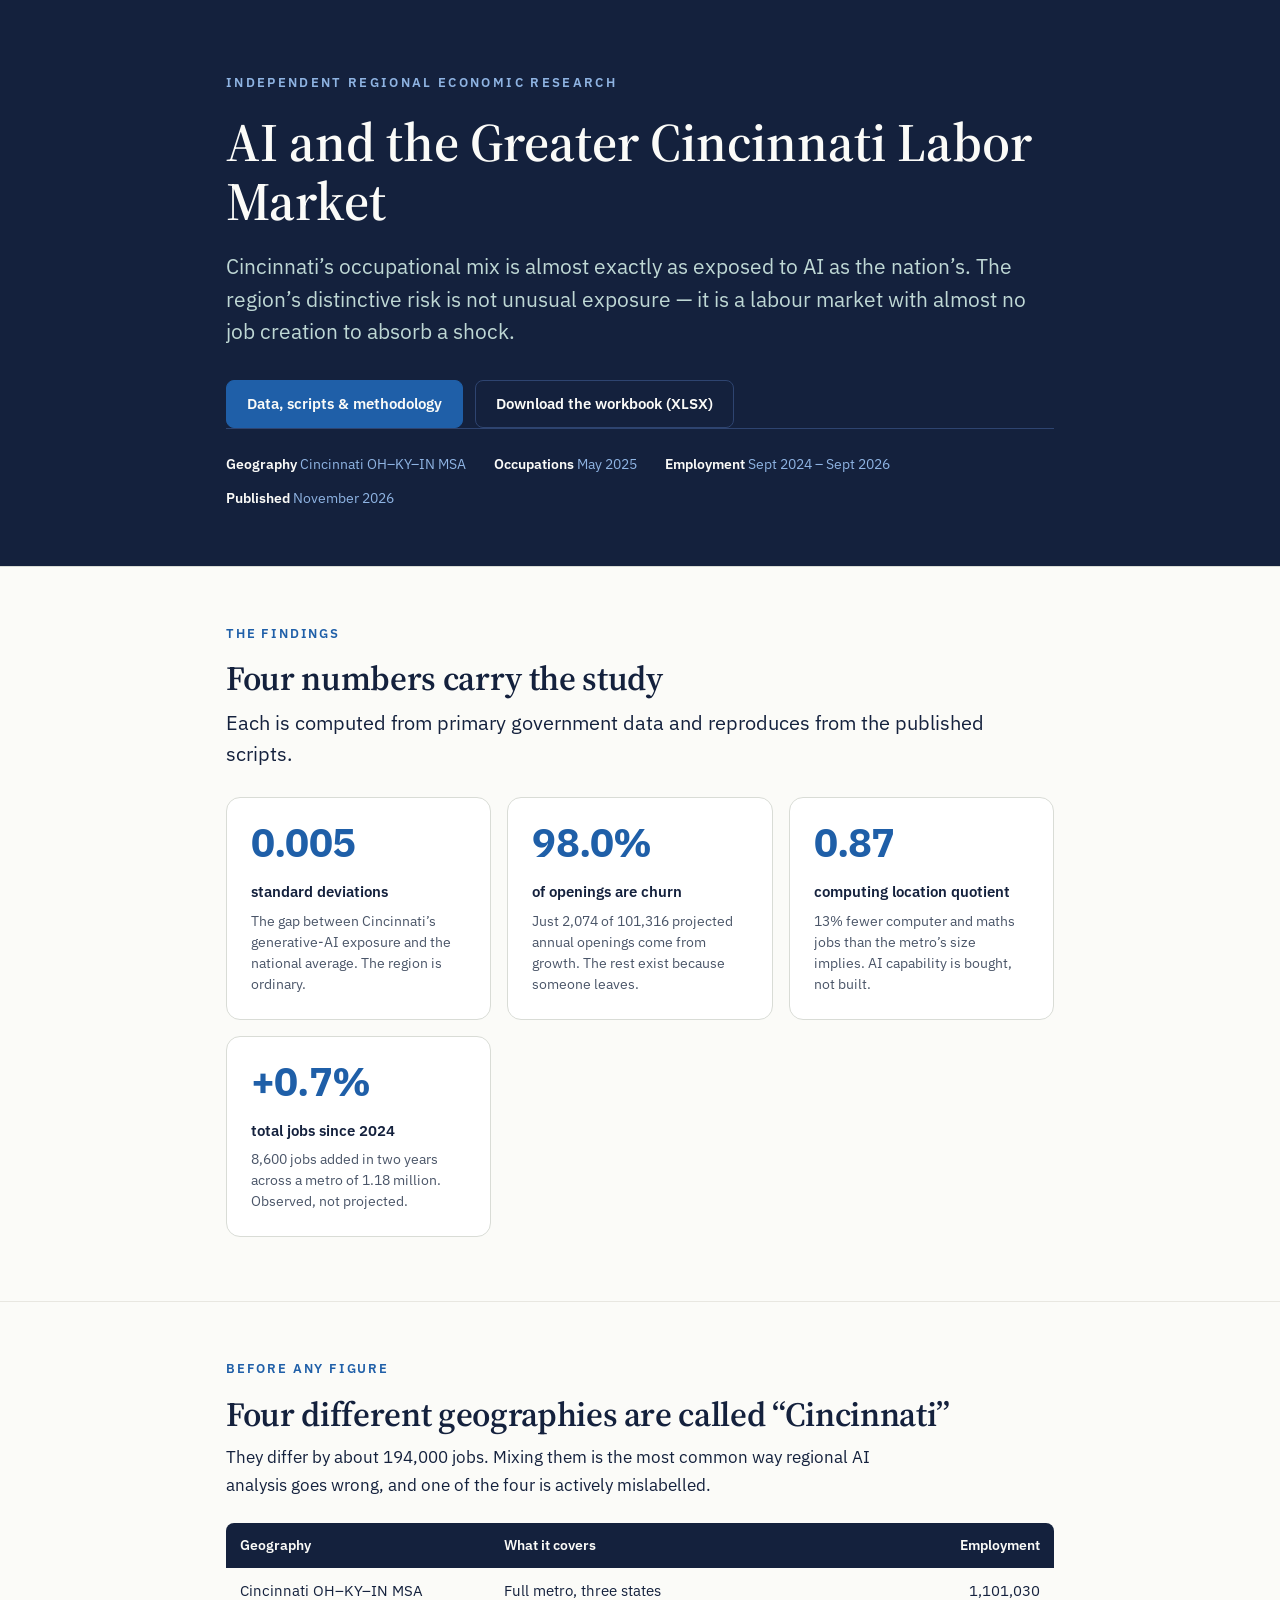
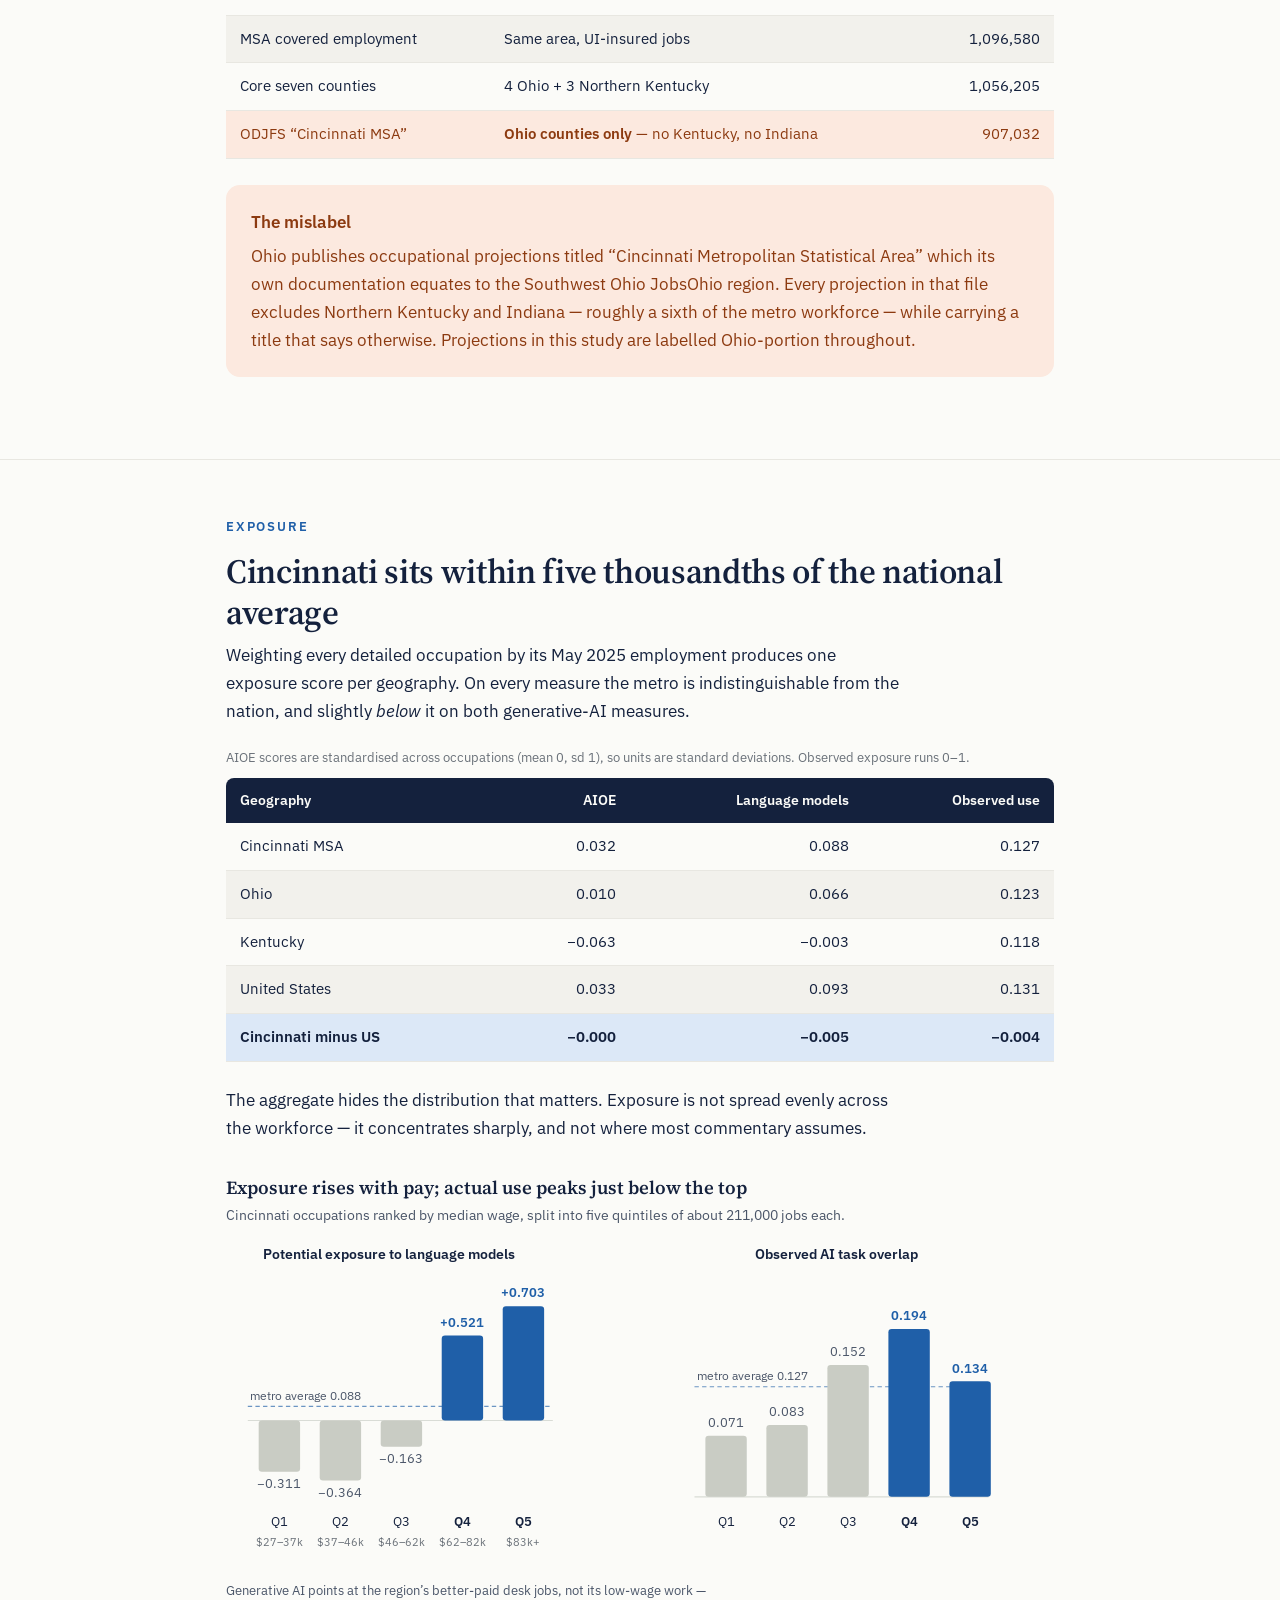
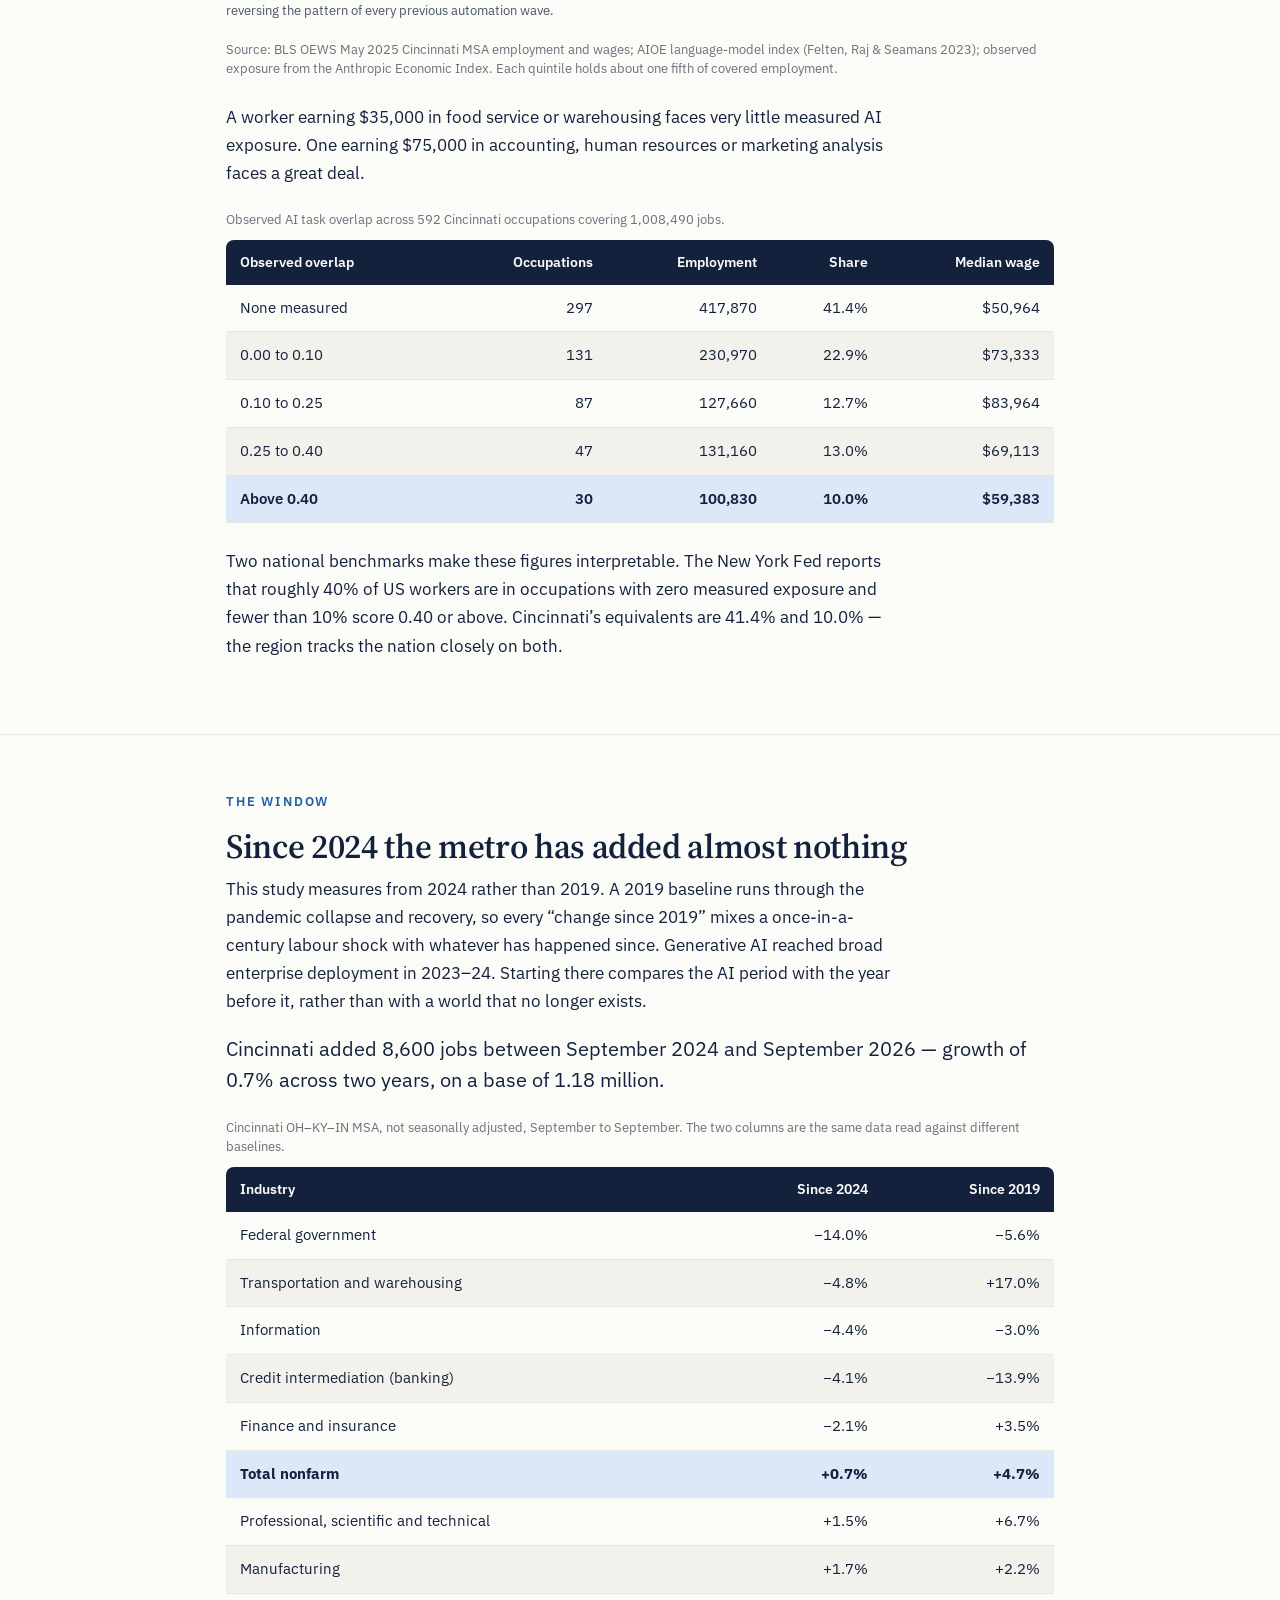
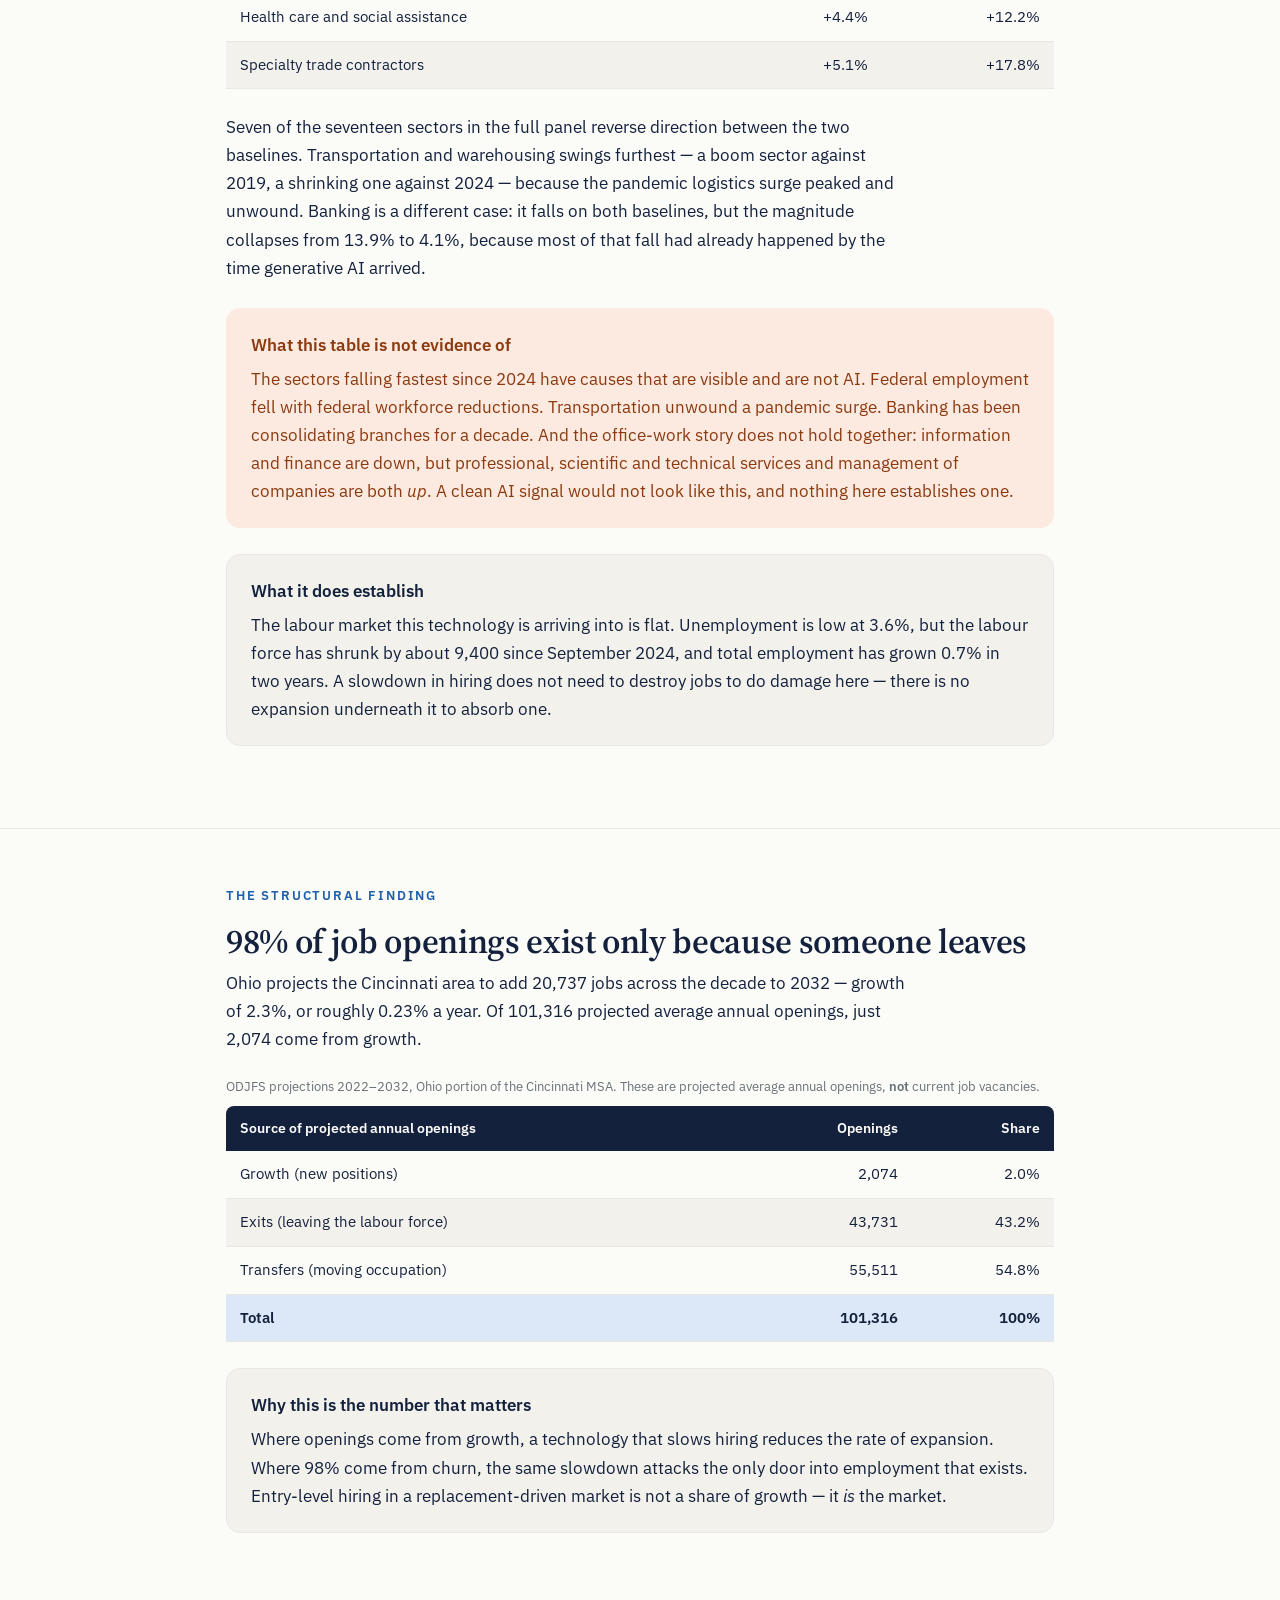
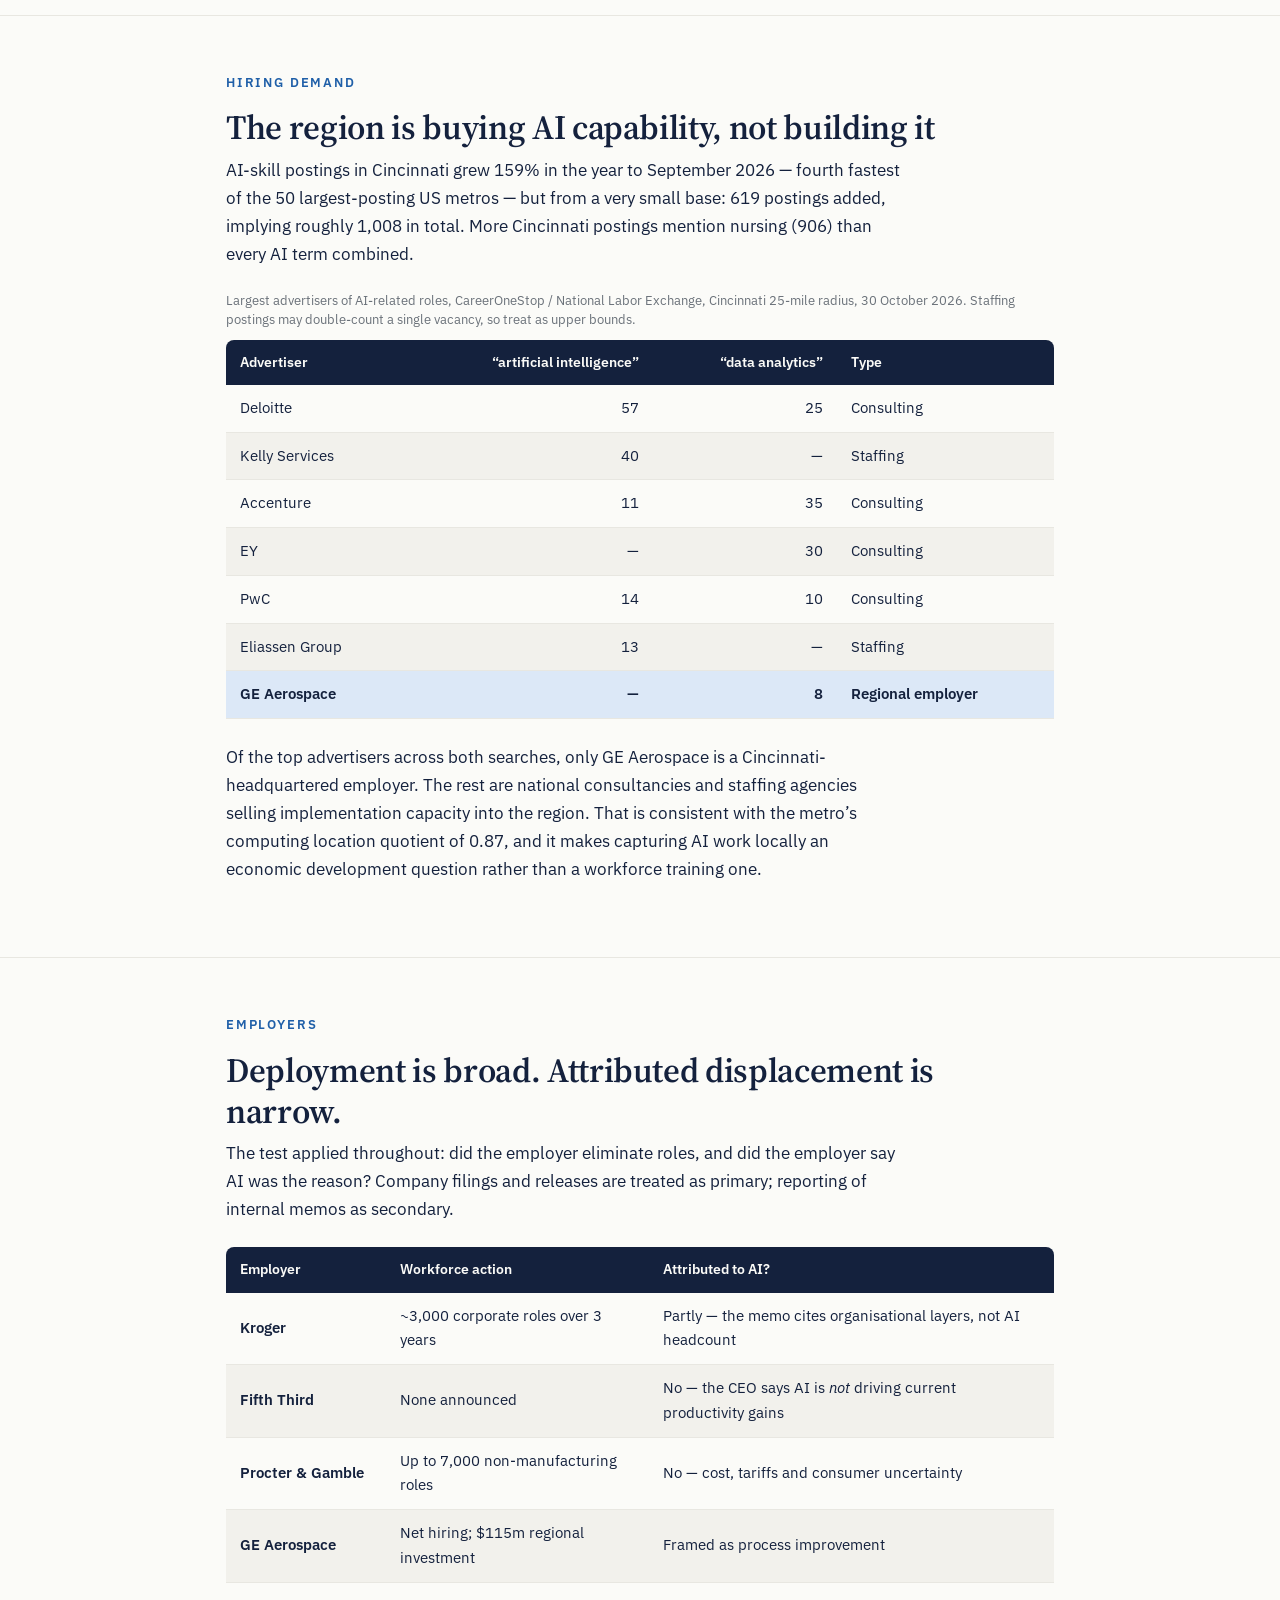
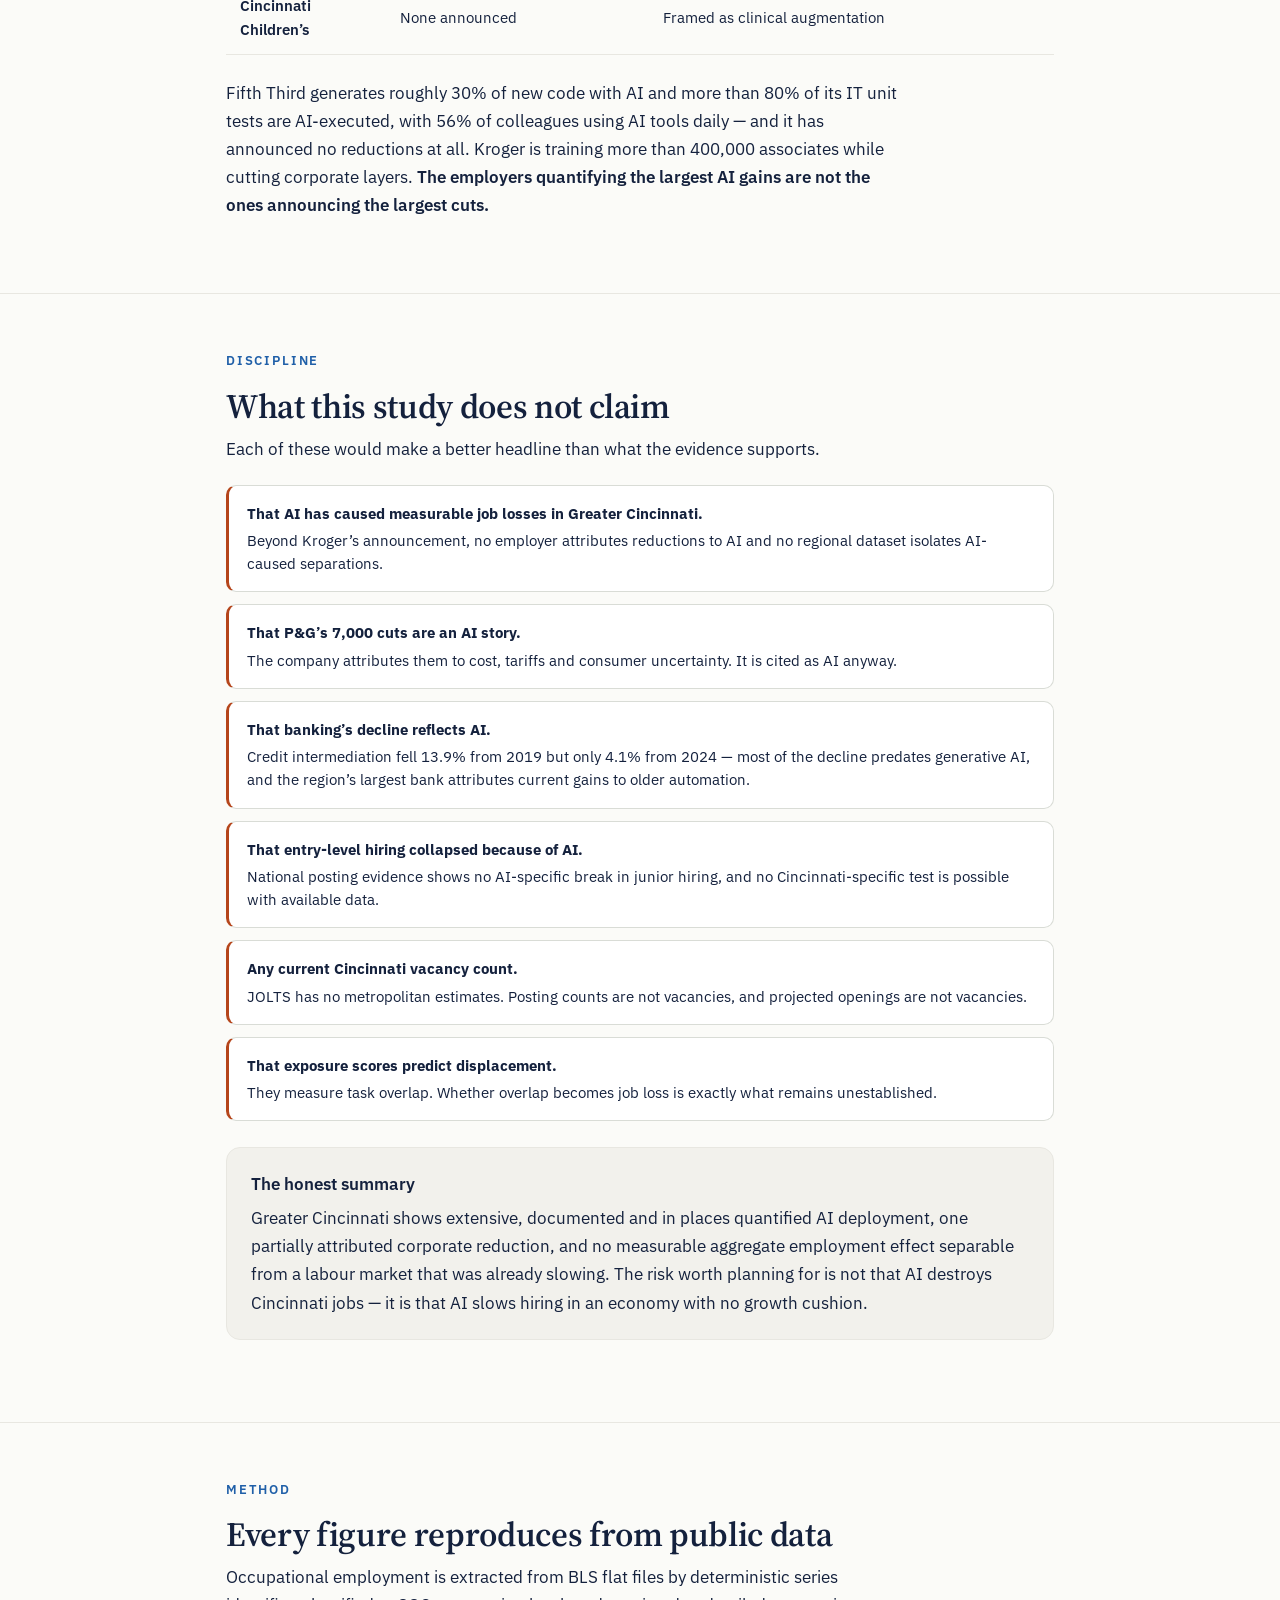
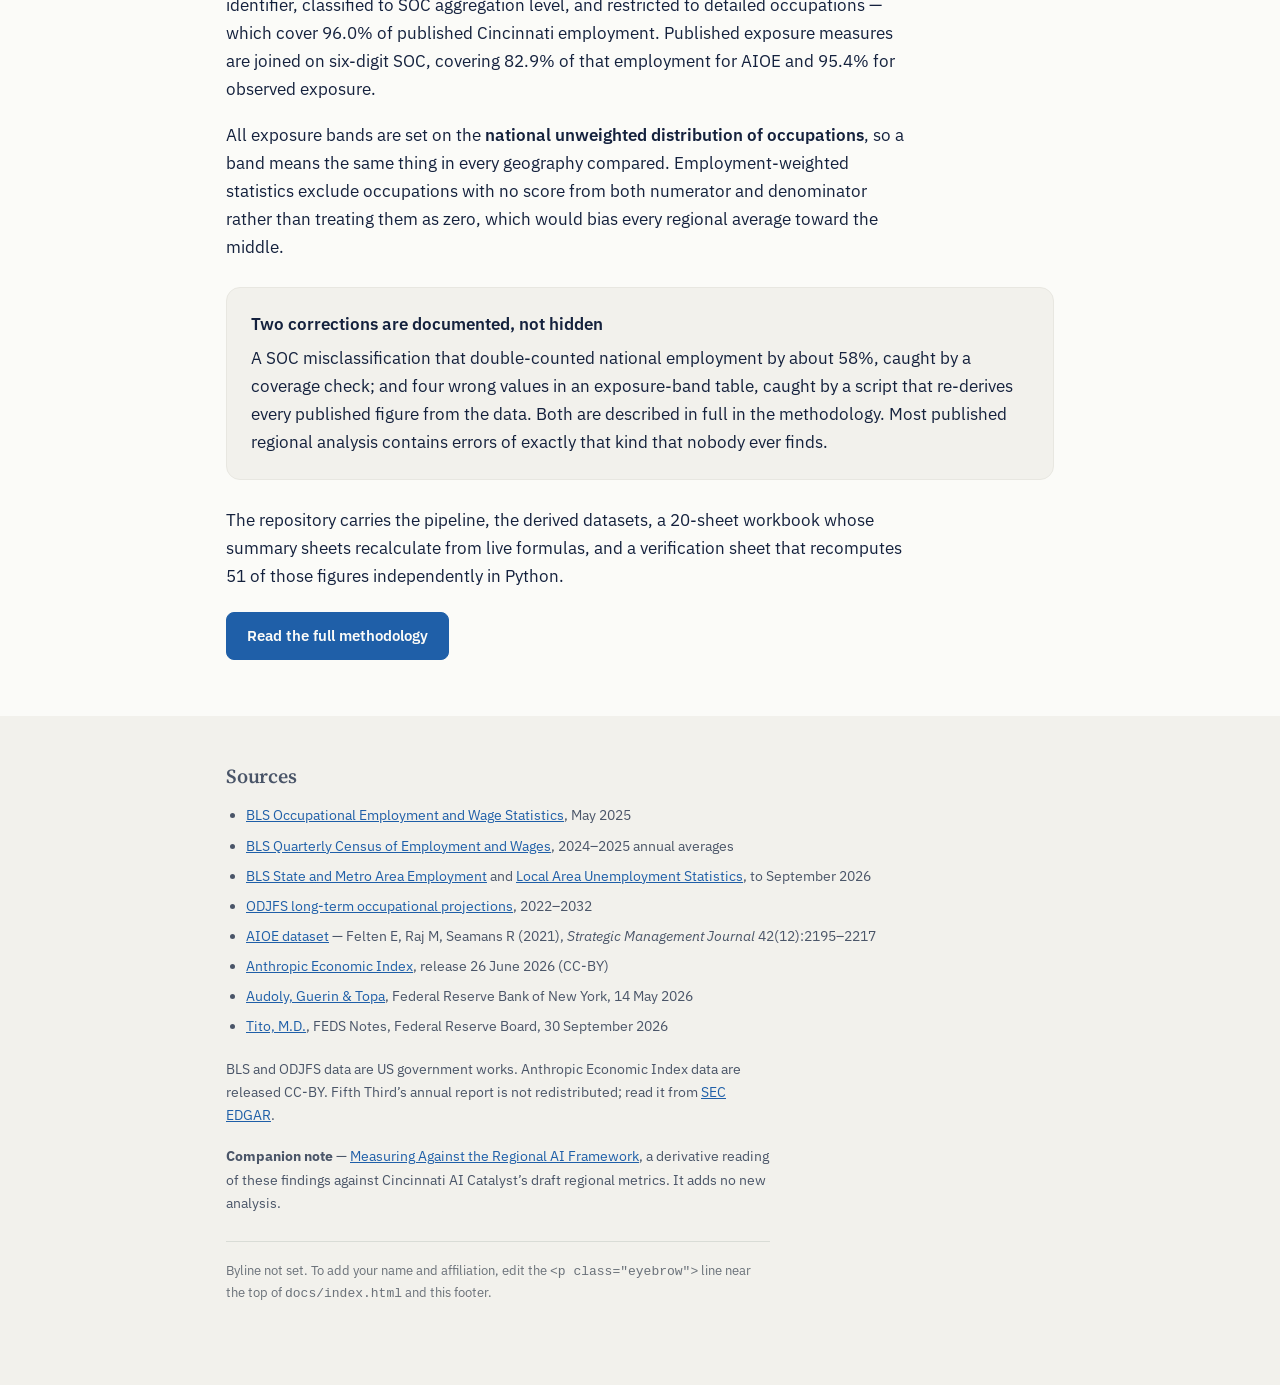
==== commit b021ee6f: "Correct the sign-change claim: seven sectors reverse, not two Rendering the re-based sector chart sh" ====
--- a/docs/index.html
+++ b/docs/index.html
@@ -218,7 +218,7 @@
       </table>
     </div>
 
-    <p>Two rows change sign entirely. Transportation and warehousing looks like a boom sector against 2019 and a shrinking one against 2024, because the pandemic logistics surge peaked and unwound. Banking looks like the steepest decline in the metro against 2019 and an ordinary one against 2024, because most of that fall had already happened by the time generative AI arrived.</p>
+    <p>Seven of the seventeen sectors in the full panel reverse direction between the two baselines. Transportation and warehousing swings furthest — a boom sector against 2019, a shrinking one against 2024 — because the pandemic logistics surge peaked and unwound. Banking is a different case: it falls on both baselines, but the magnitude collapses from 13.9% to 4.1%, because most of that fall had already happened by the time generative AI arrived.</p>
 
     <div class="note warn">
       <p><span class="h">What this table is not evidence of</span>The sectors falling fastest since 2024 have causes that are visible and are not AI. Federal employment fell with federal workforce reductions. Transportation unwound a pandemic surge. Banking has been consolidating branches for a decade. And the office-work story does not hold together: information and finance are down, but professional, scientific and technical services and management of companies are both <em>up</em>. A clean AI signal would not look like this, and nothing here establishes one.</p>
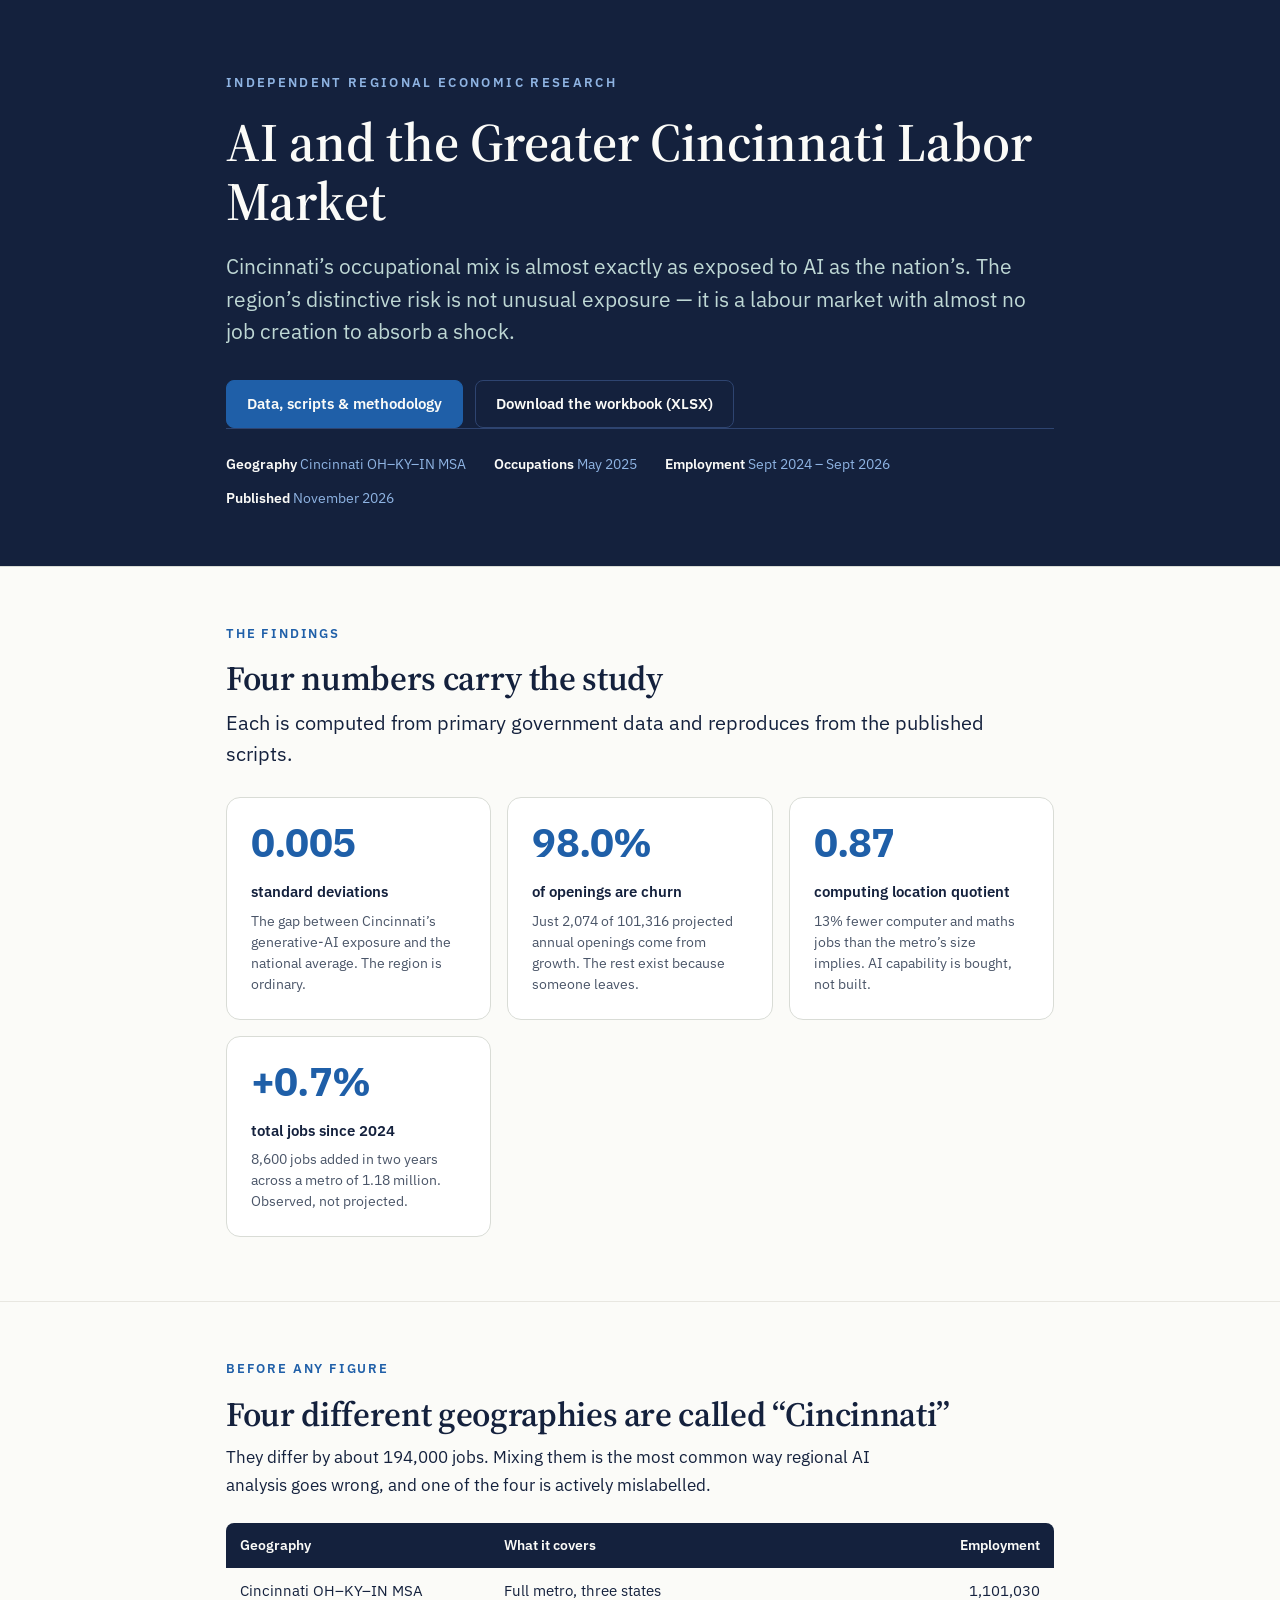
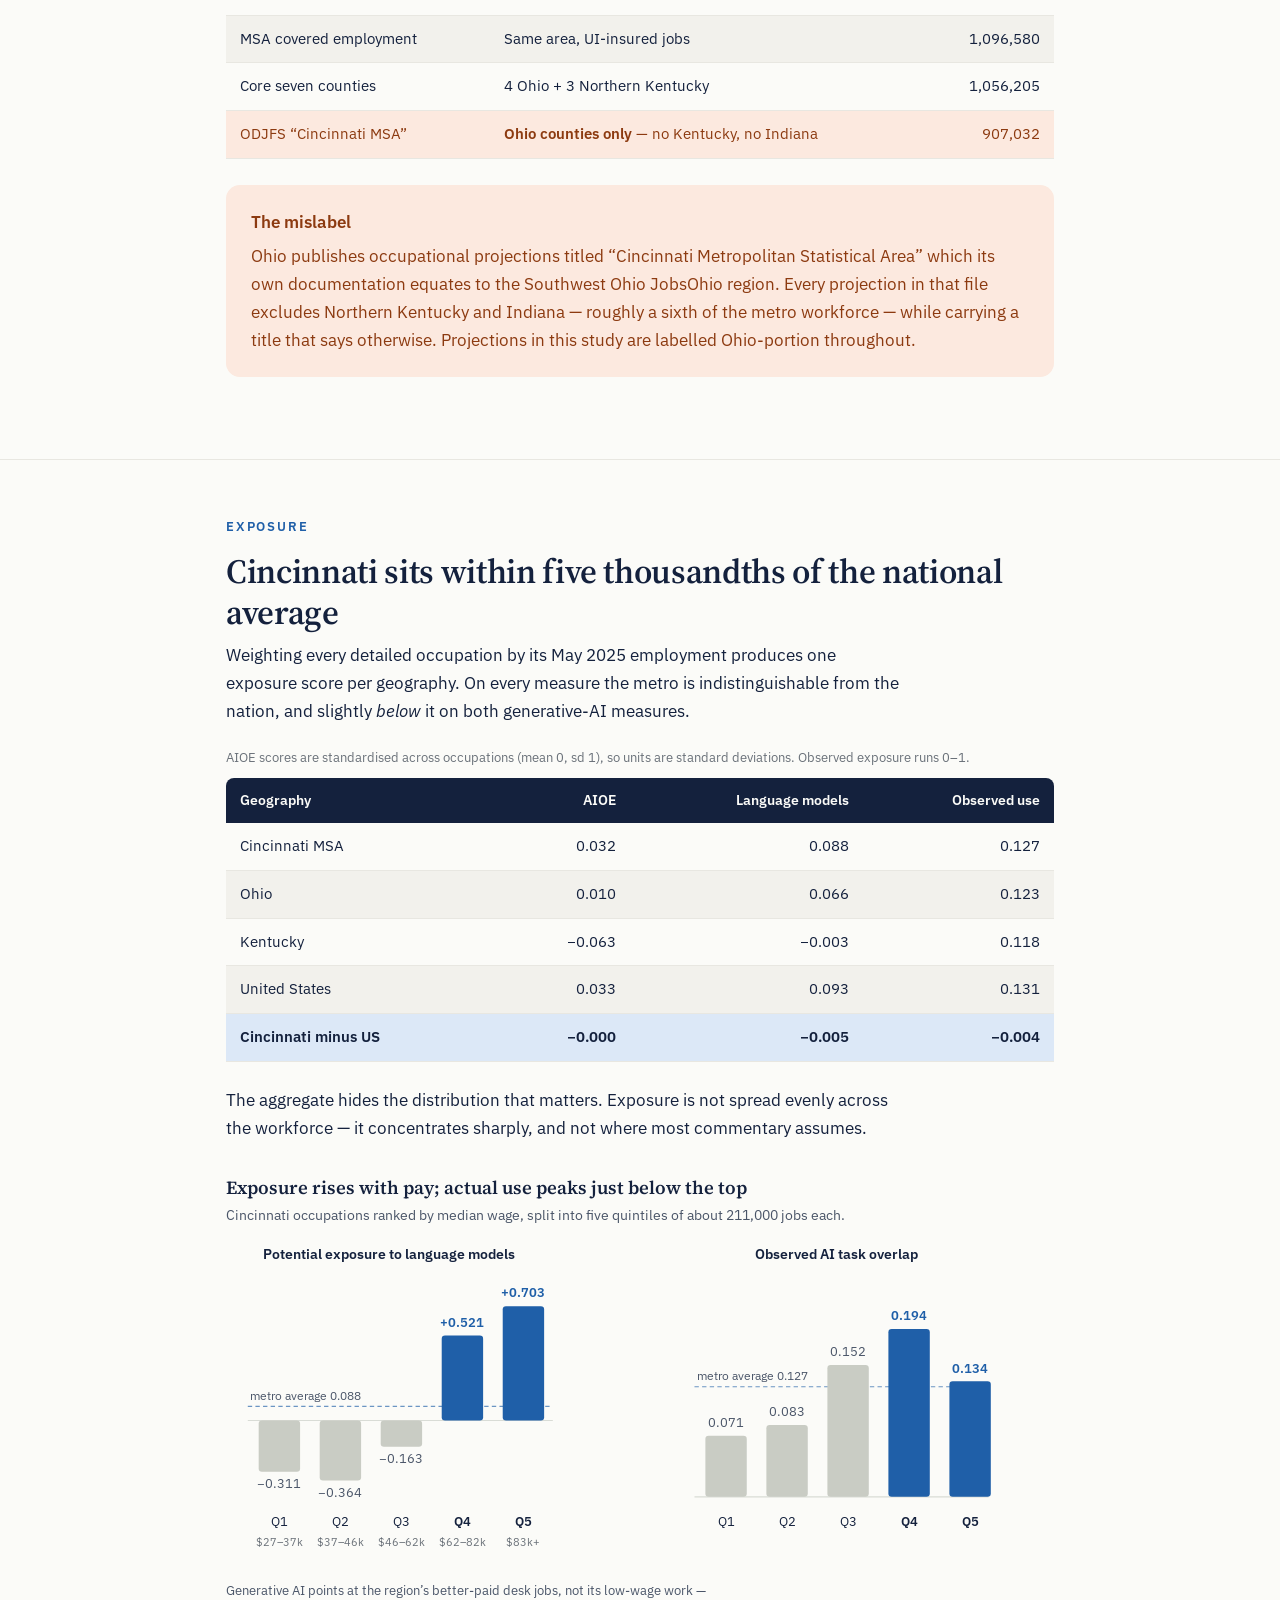
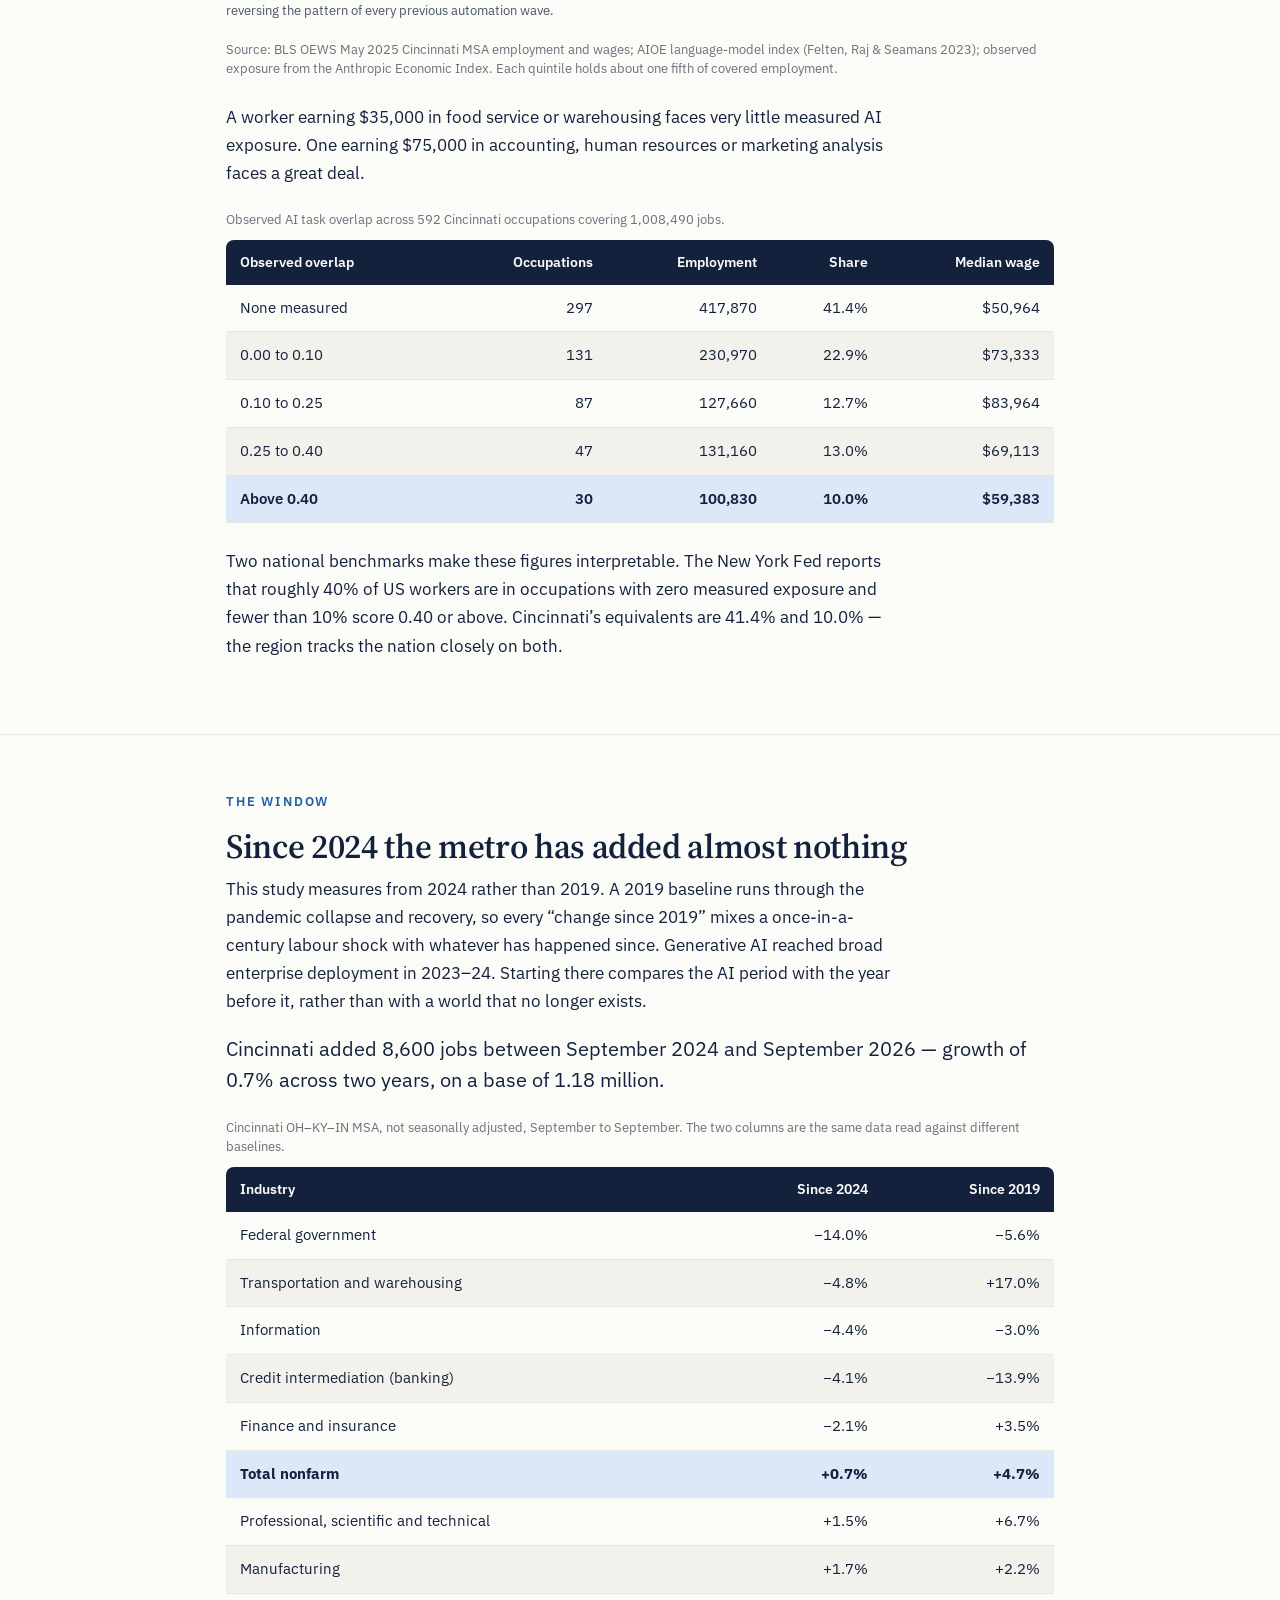
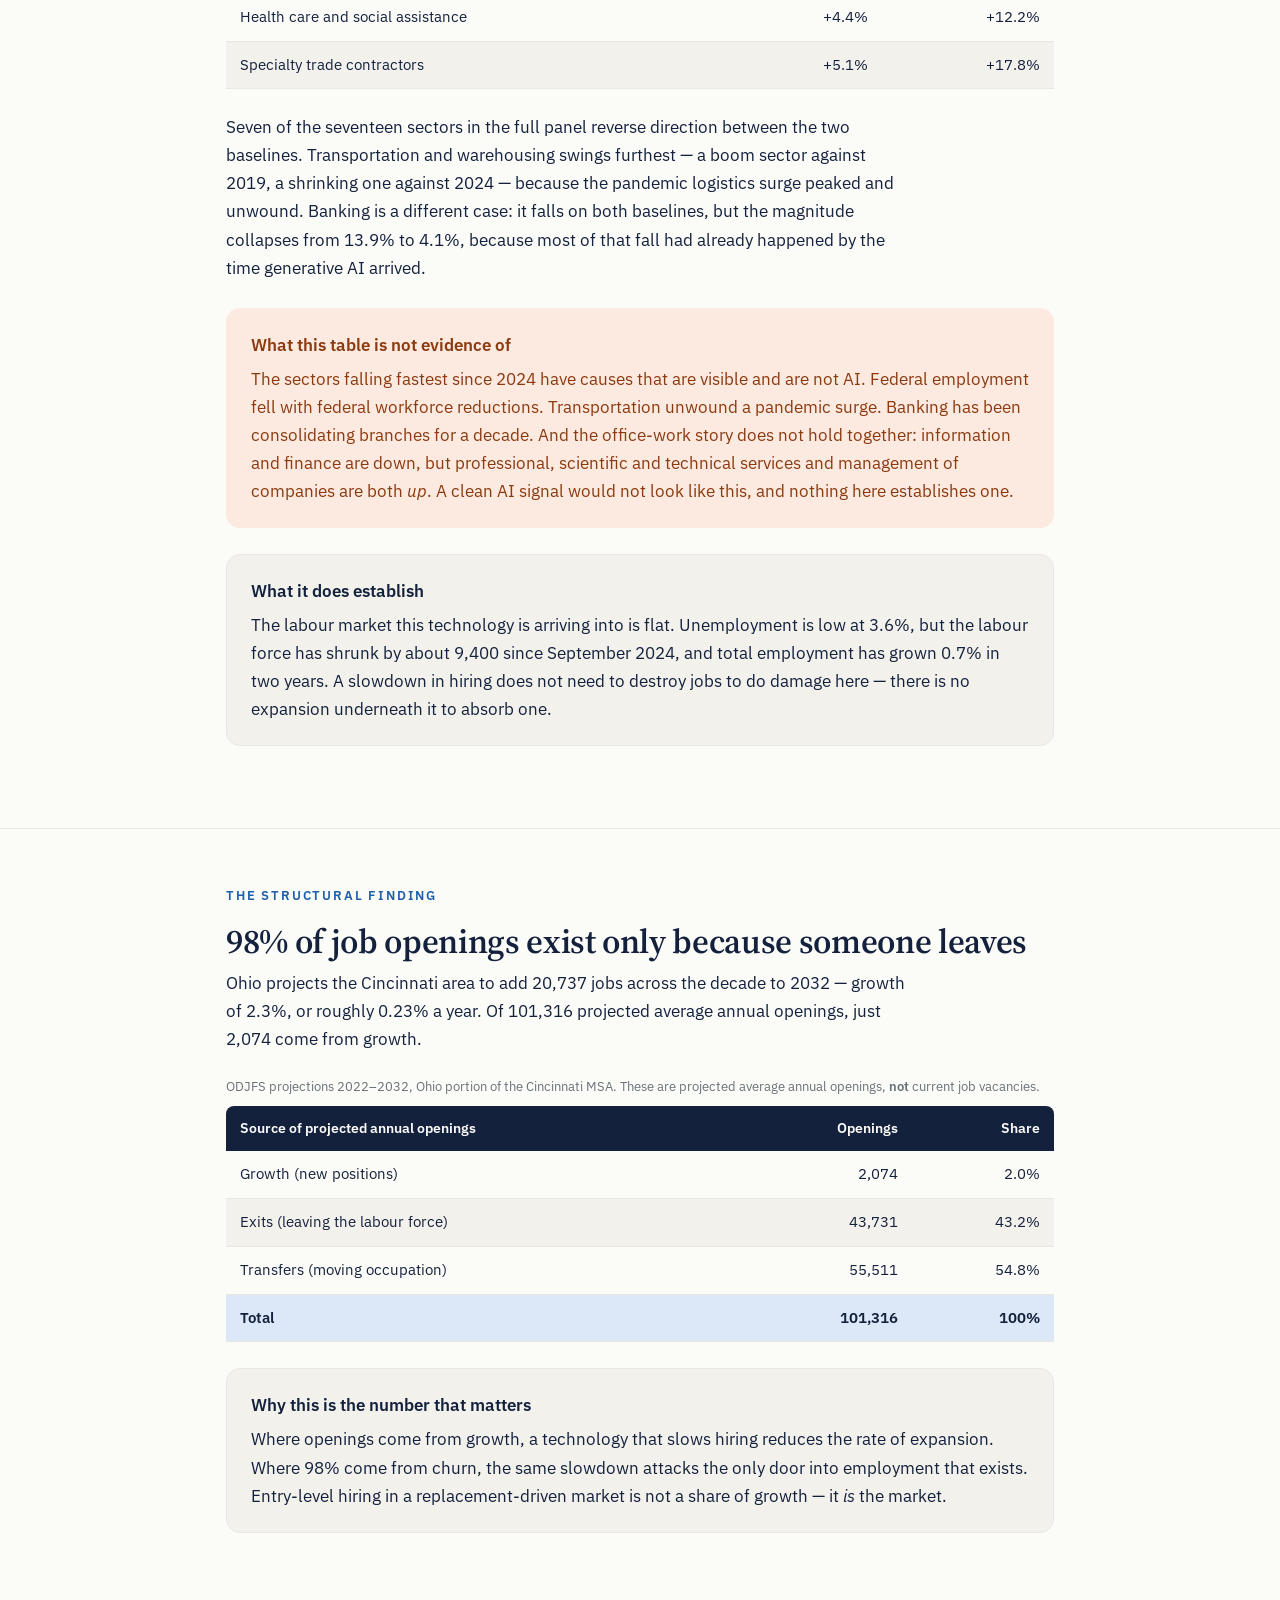
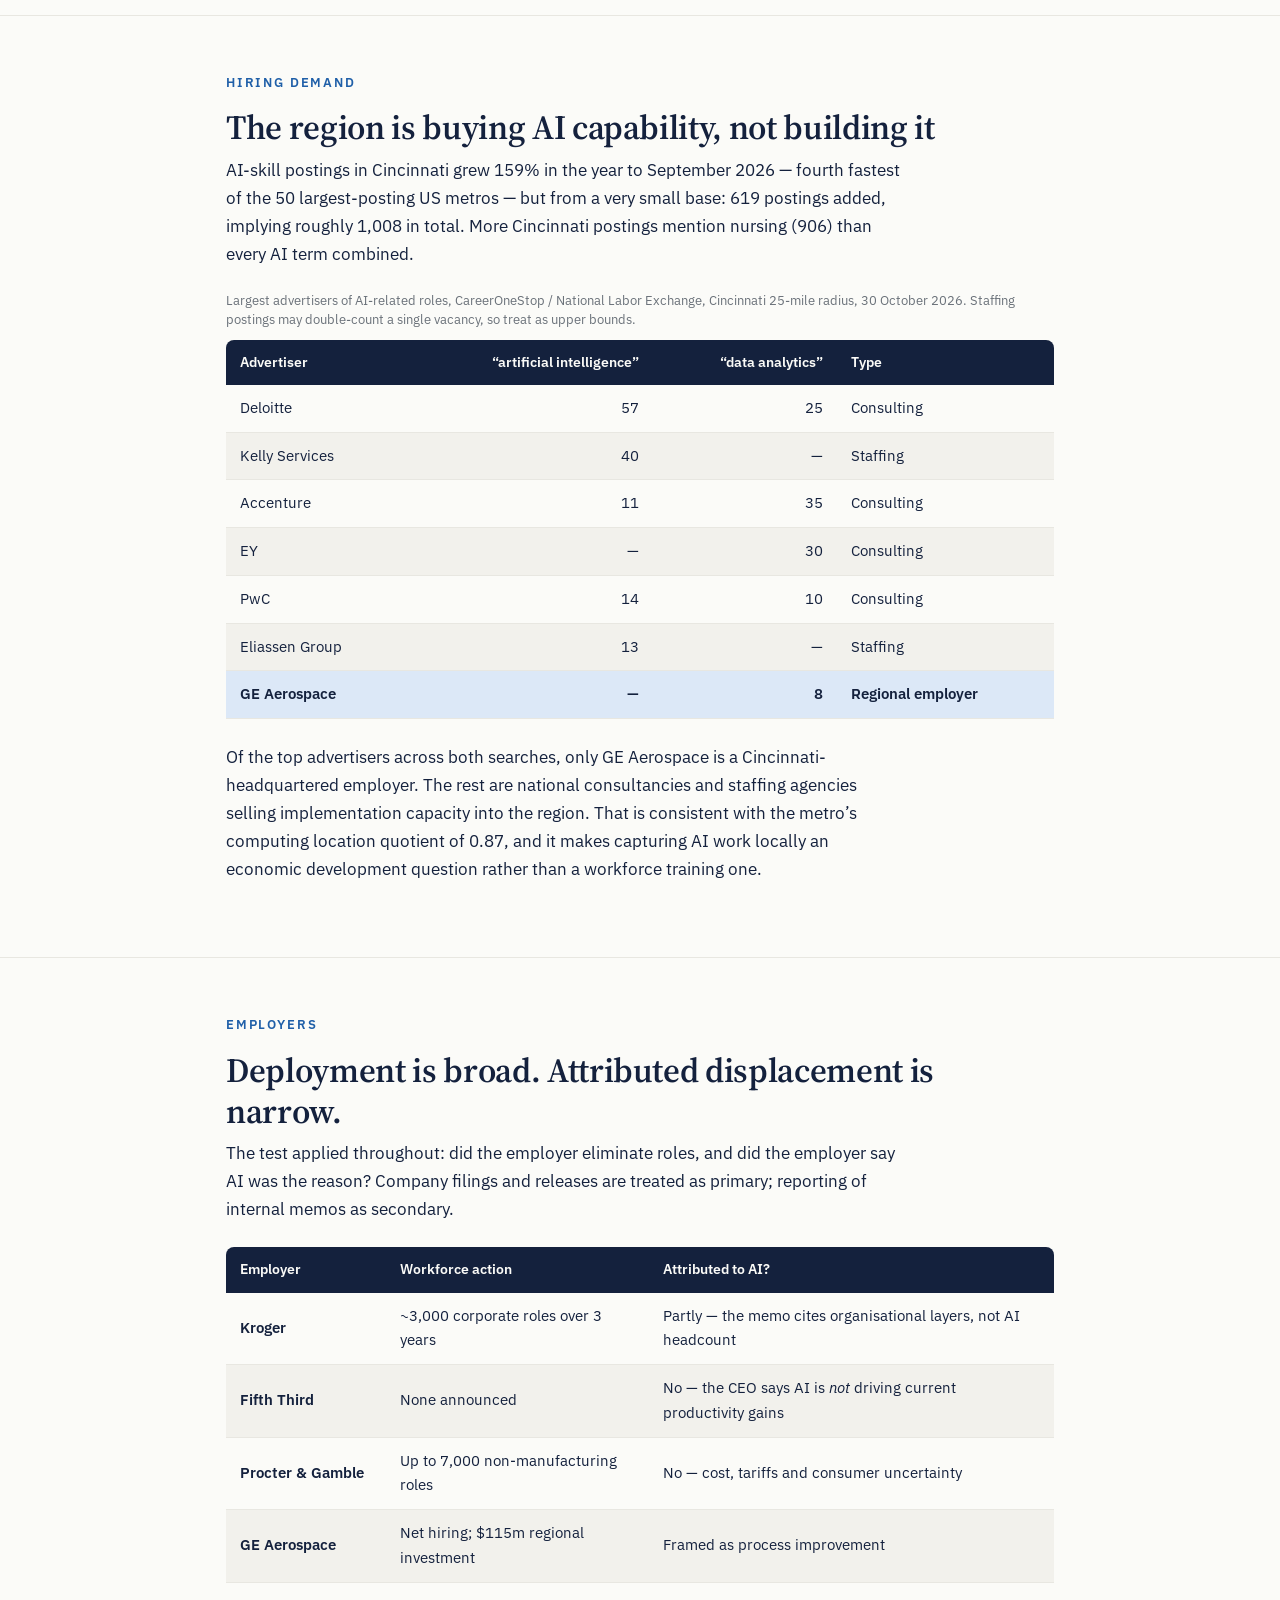
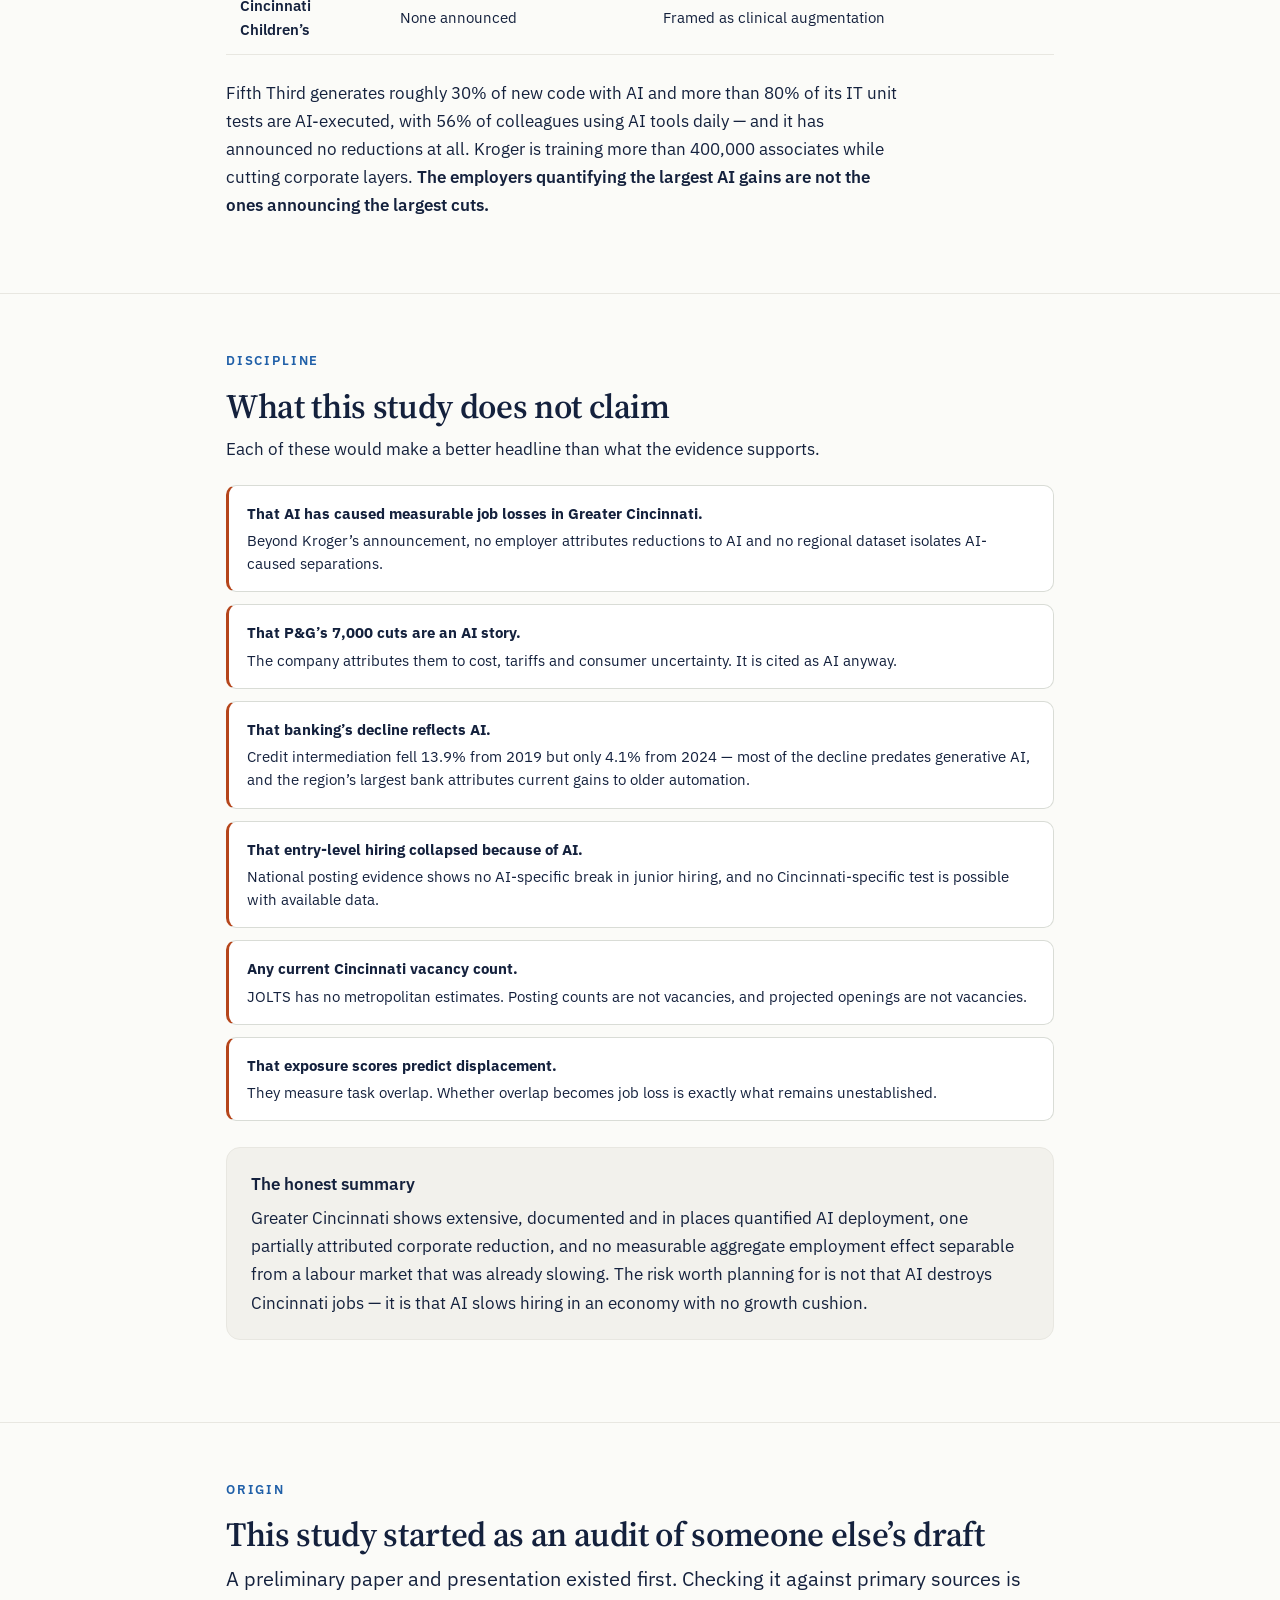
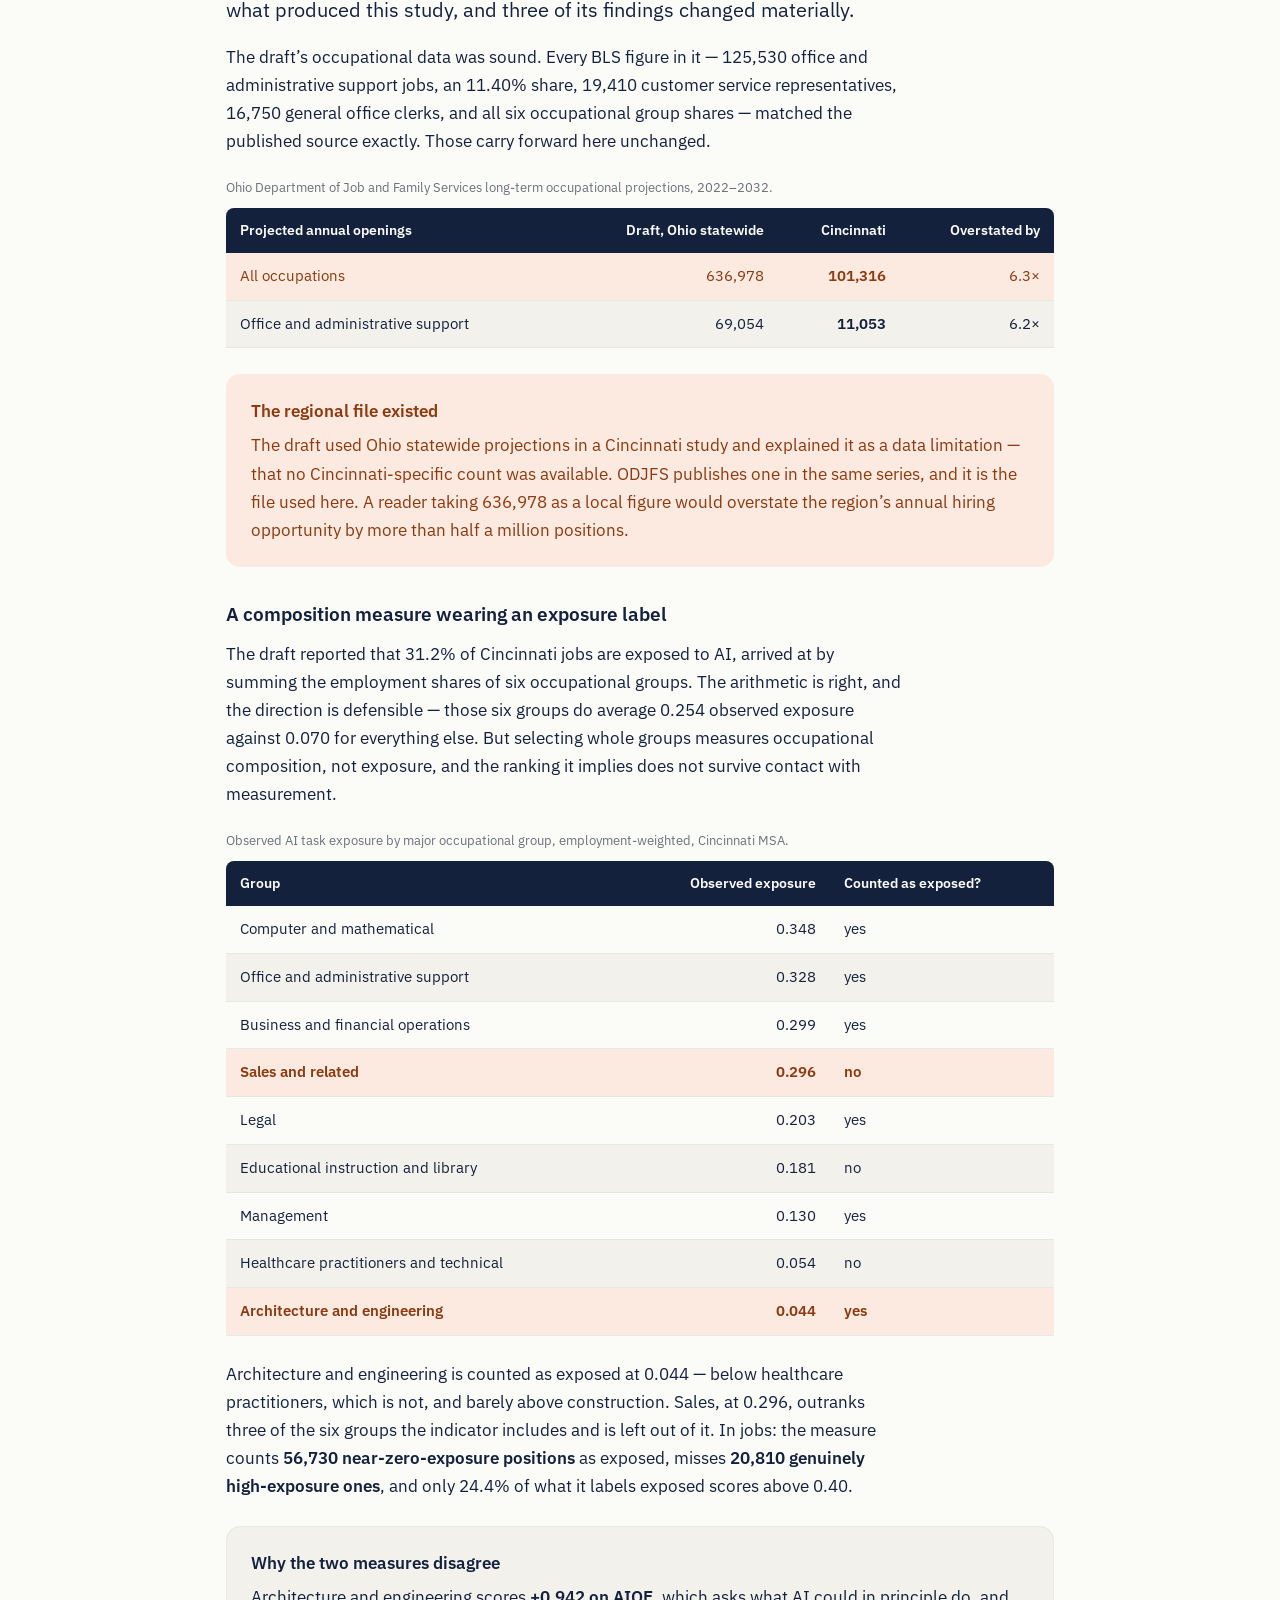
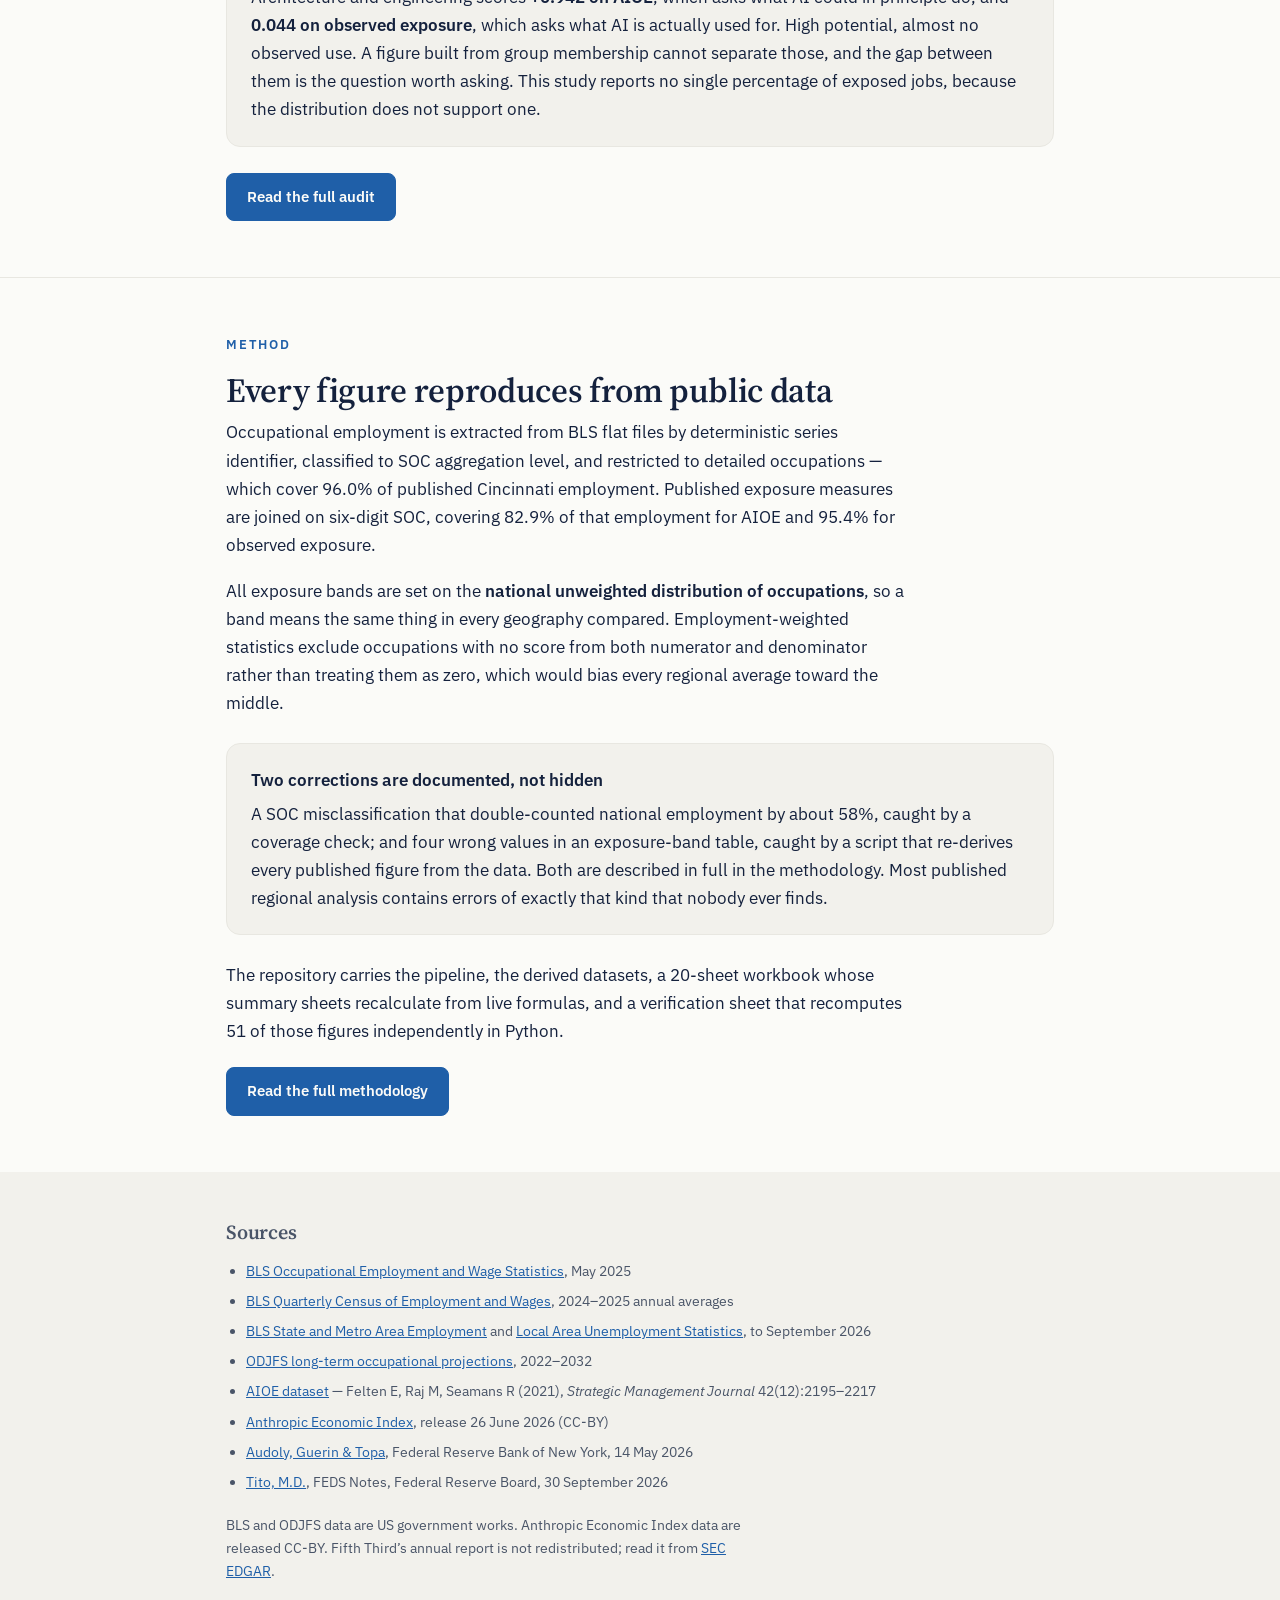
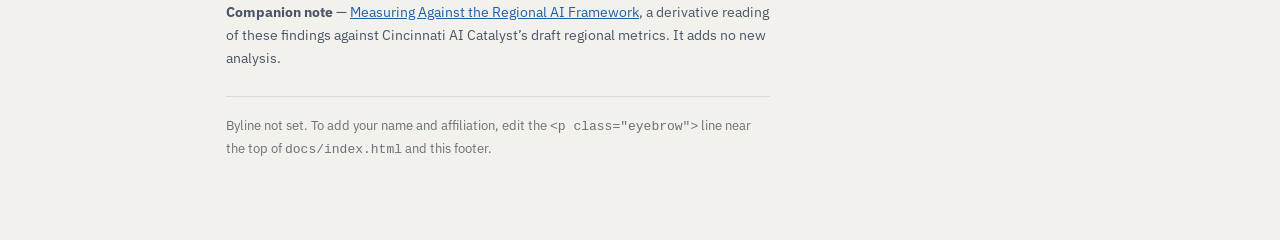
==== commit b330d296: "Summarise the draft audit on the study page The study's provenance belongs with the study, so this g" ====
--- a/docs/index.html
+++ b/docs/index.html
@@ -327,6 +327,62 @@
 
 <section>
   <div class="wrap">
+    <p class="kicker">Origin</p>
+    <h2>This study started as an audit of someone else&rsquo;s draft</h2>
+    <p class="lede">A preliminary paper and presentation existed first. Checking it against primary sources is what produced this study, and three of its findings changed materially.</p>
+
+    <p>The draft&rsquo;s occupational data was sound. Every BLS figure in it &mdash; 125,530 office and administrative support jobs, an 11.40% share, 19,410 customer service representatives, 16,750 general office clerks, and all six occupational group shares &mdash; matched the published source exactly. Those carry forward here unchanged.</p>
+
+    <div class="scroll">
+      <table>
+        <caption>Ohio Department of Job and Family Services long-term occupational projections, 2022&ndash;2032.</caption>
+        <thead><tr><th>Projected annual openings</th><th class="num">Draft, Ohio statewide</th><th class="num">Cincinnati</th><th class="num">Overstated by</th></tr></thead>
+        <tbody>
+          <tr class="alert"><td>All occupations</td><td class="num">636,978</td><td class="num"><strong>101,316</strong></td><td class="num">6.3&times;</td></tr>
+          <tr><td>Office and administrative support</td><td class="num">69,054</td><td class="num"><strong>11,053</strong></td><td class="num">6.2&times;</td></tr>
+        </tbody>
+      </table>
+    </div>
+
+    <div class="note warn">
+      <p><span class="h">The regional file existed</span>The draft used Ohio statewide projections in a Cincinnati study and explained it as a data limitation &mdash; that no Cincinnati-specific count was available. ODJFS publishes one in the same series, and it is the file used here. A reader taking 636,978 as a local figure would overstate the region&rsquo;s annual hiring opportunity by more than half a million positions.</p>
+    </div>
+
+    <h3>A composition measure wearing an exposure label</h3>
+    <p>The draft reported that 31.2% of Cincinnati jobs are exposed to AI, arrived at by summing the employment shares of six occupational groups. The arithmetic is right, and the direction is defensible &mdash; those six groups do average 0.254 observed exposure against 0.070 for everything else. But selecting whole groups measures occupational composition, not exposure, and the ranking it implies does not survive contact with measurement.</p>
+
+    <div class="scroll">
+      <table>
+        <caption>Observed AI task exposure by major occupational group, employment-weighted, Cincinnati MSA.</caption>
+        <thead><tr><th>Group</th><th class="num">Observed exposure</th><th>Counted as exposed?</th></tr></thead>
+        <tbody>
+          <tr><td>Computer and mathematical</td><td class="num">0.348</td><td>yes</td></tr>
+          <tr><td>Office and administrative support</td><td class="num">0.328</td><td>yes</td></tr>
+          <tr><td>Business and financial operations</td><td class="num">0.299</td><td>yes</td></tr>
+          <tr class="alert"><td><strong>Sales and related</strong></td><td class="num"><strong>0.296</strong></td><td><strong>no</strong></td></tr>
+          <tr><td>Legal</td><td class="num">0.203</td><td>yes</td></tr>
+          <tr><td>Educational instruction and library</td><td class="num">0.181</td><td>no</td></tr>
+          <tr><td>Management</td><td class="num">0.130</td><td>yes</td></tr>
+          <tr><td>Healthcare practitioners and technical</td><td class="num">0.054</td><td>no</td></tr>
+          <tr class="alert"><td><strong>Architecture and engineering</strong></td><td class="num"><strong>0.044</strong></td><td><strong>yes</strong></td></tr>
+        </tbody>
+      </table>
+    </div>
+
+    <p>Architecture and engineering is counted as exposed at 0.044 &mdash; below healthcare practitioners, which is not, and barely above construction. Sales, at 0.296, outranks three of the six groups the indicator includes and is left out of it. In jobs: the measure counts <strong>56,730 near-zero-exposure positions</strong> as exposed, misses <strong>20,810 genuinely high-exposure ones</strong>, and only 24.4% of what it labels exposed scores above 0.40.</p>
+
+    <div class="note">
+      <p><span class="h">Why the two measures disagree</span>Architecture and engineering scores <strong>+0.942 on AIOE</strong>, which asks what AI could in principle do, and <strong>0.044 on observed exposure</strong>, which asks what AI is actually used for. High potential, almost no observed use. A figure built from group membership cannot separate those, and the gap between them is the question worth asking. This study reports no single percentage of exposed jobs, because the distribution does not support one.</p>
+    </div>
+
+    <div class="actions" style="margin-top:22px">
+      <a class="btn btn-primary" style="color:#FBFBF8" href="https://github.com/ketibak-ai/cincinnati-ai-labor-market/blob/main/AUDIT.md">Read the full audit</a>
+    </div>
+  </div>
+</section>
+
+<section>
+  <div class="wrap">
     <p class="kicker">Method</p>
     <h2>Every figure reproduces from public data</h2>
     <p>Occupational employment is extracted from BLS flat files by deterministic series identifier, classified to SOC aggregation level, and restricted to detailed occupations &mdash; which cover 96.0% of published Cincinnati employment. Published exposure measures are joined on six-digit SOC, covering 82.9% of that employment for AIOE and 95.4% for observed exposure.</p>
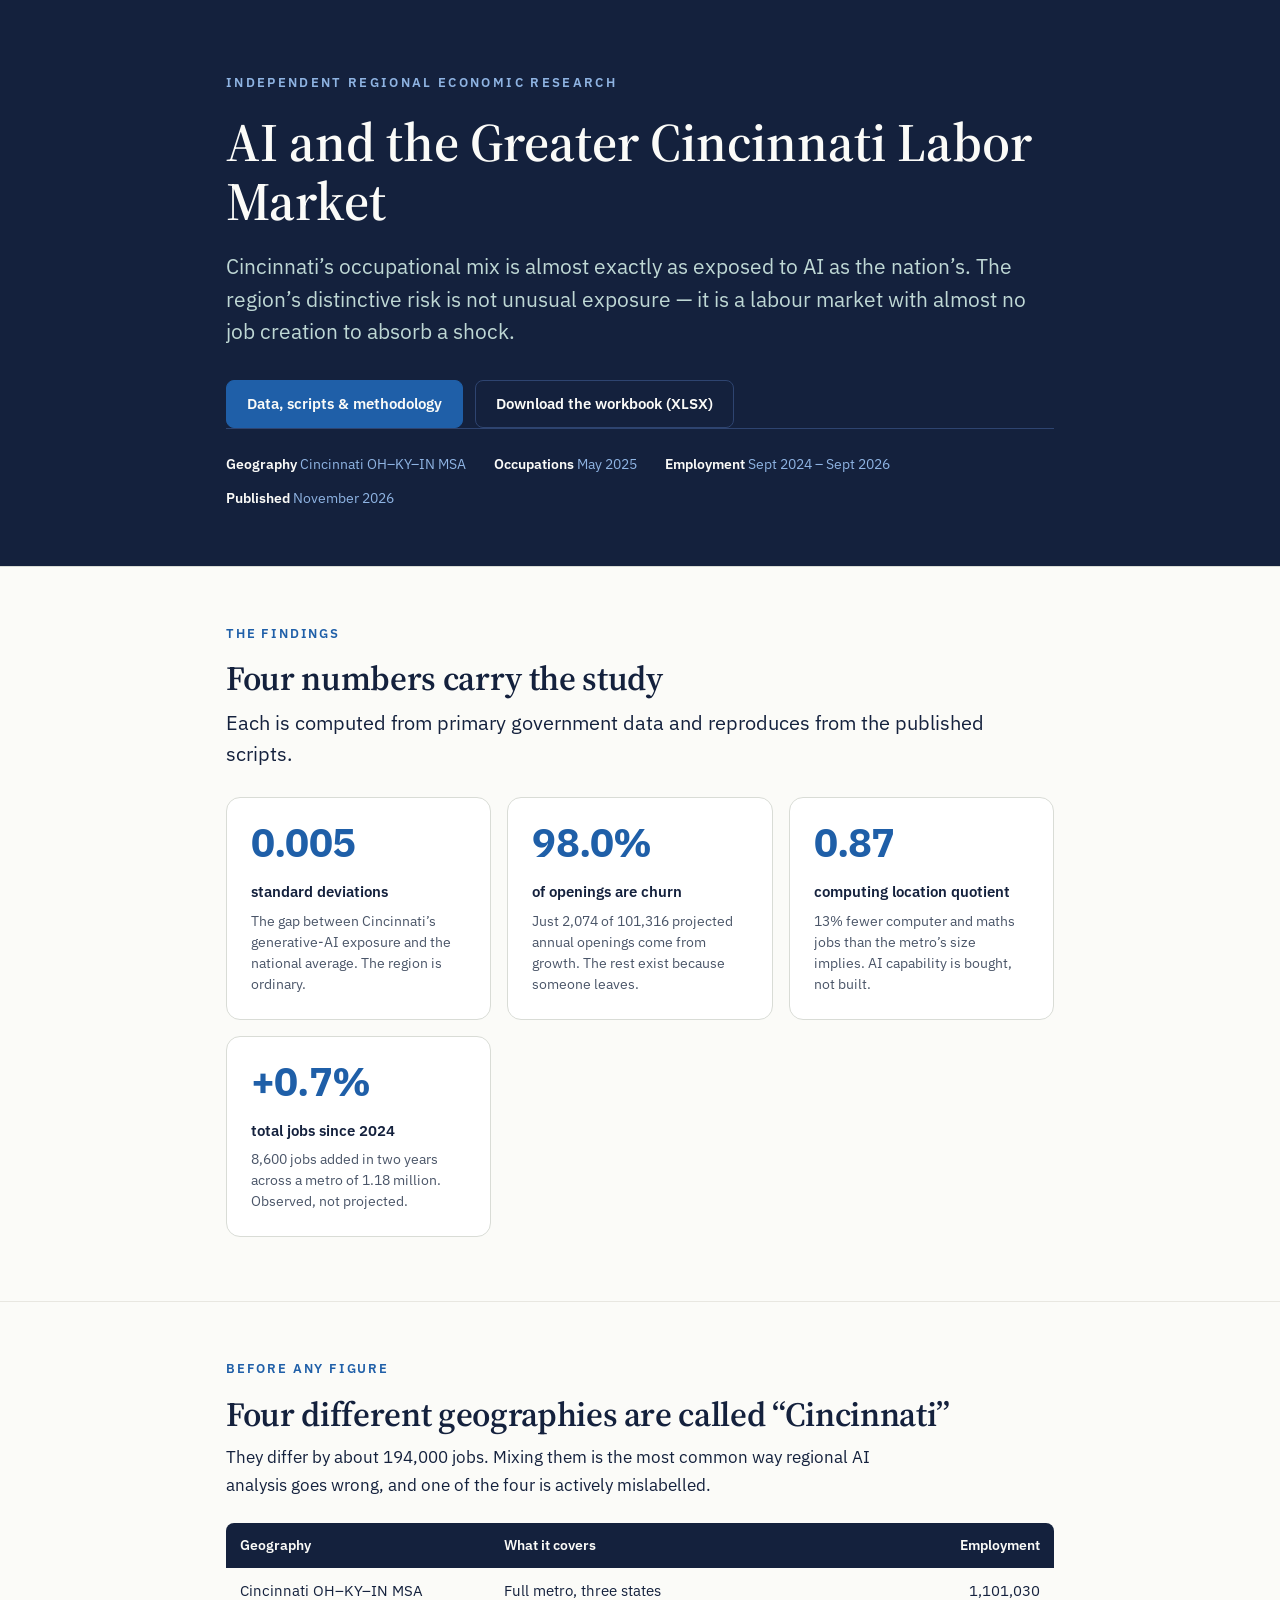
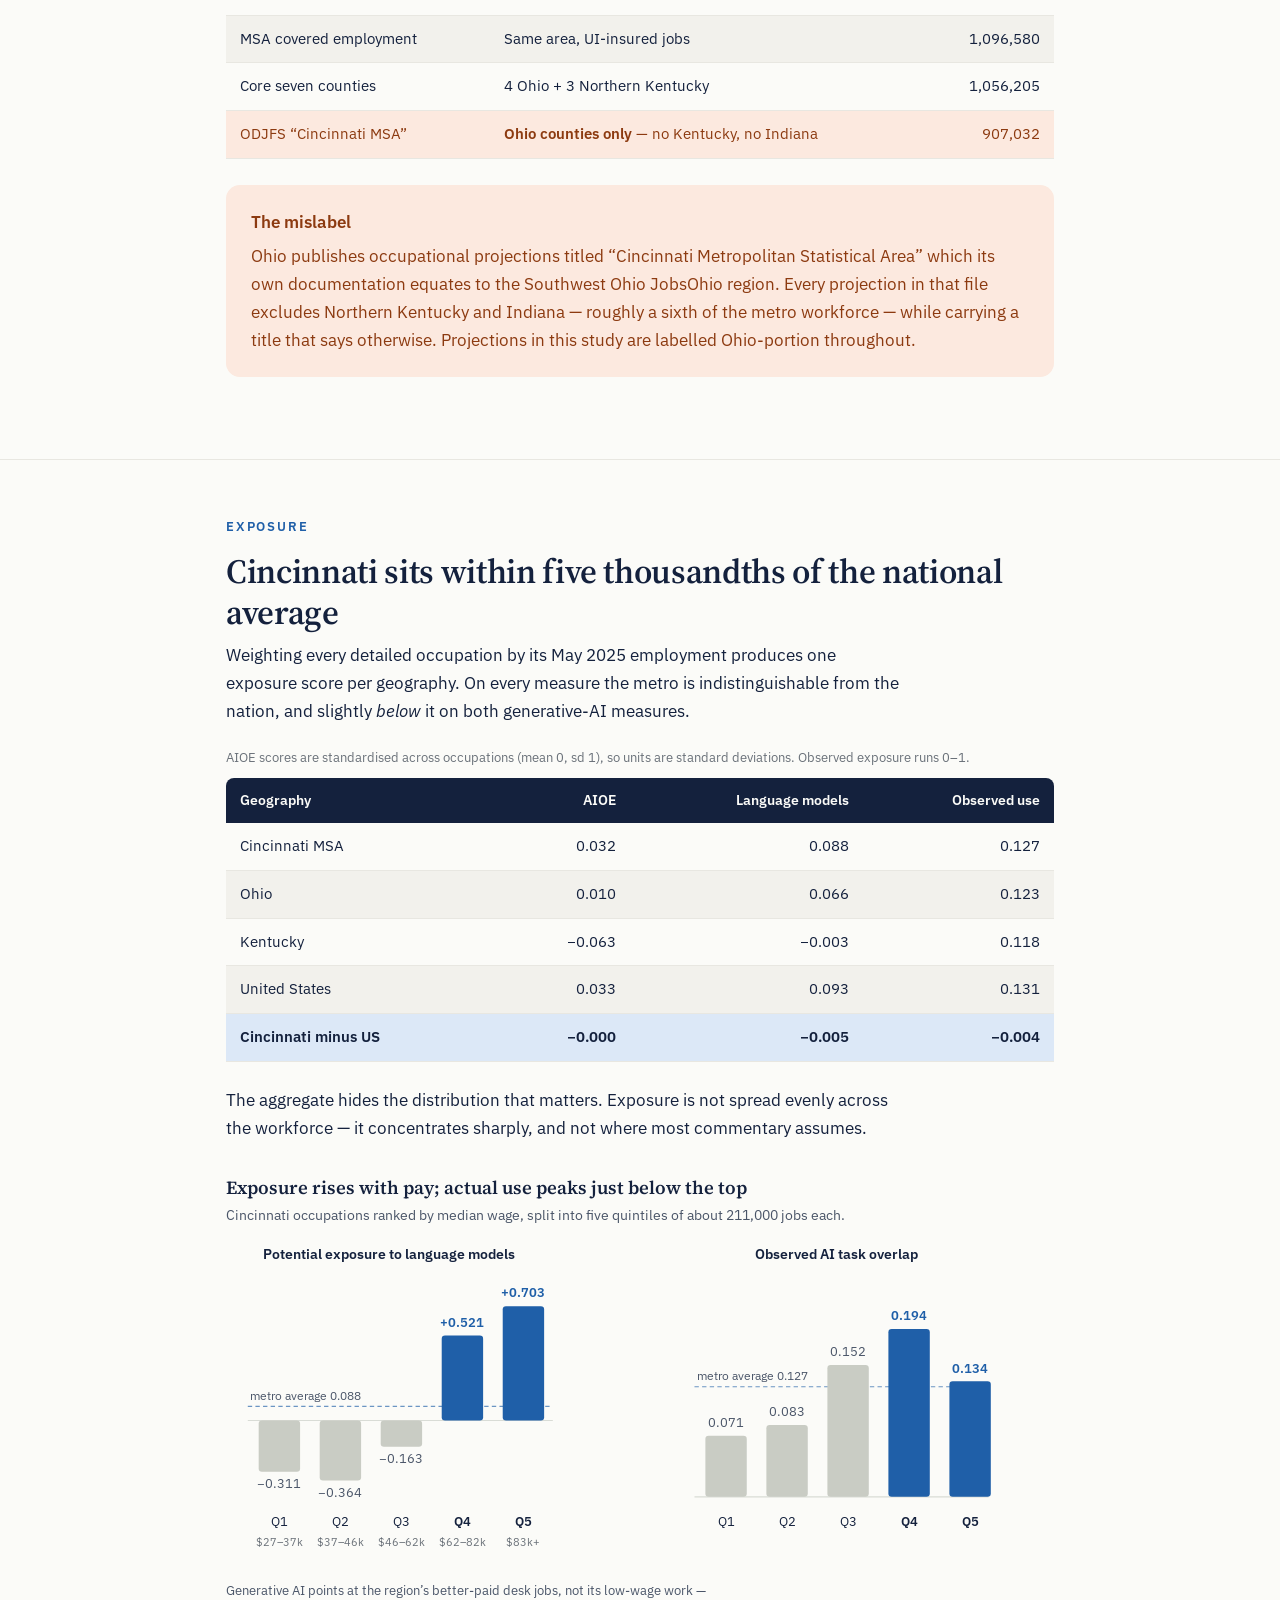
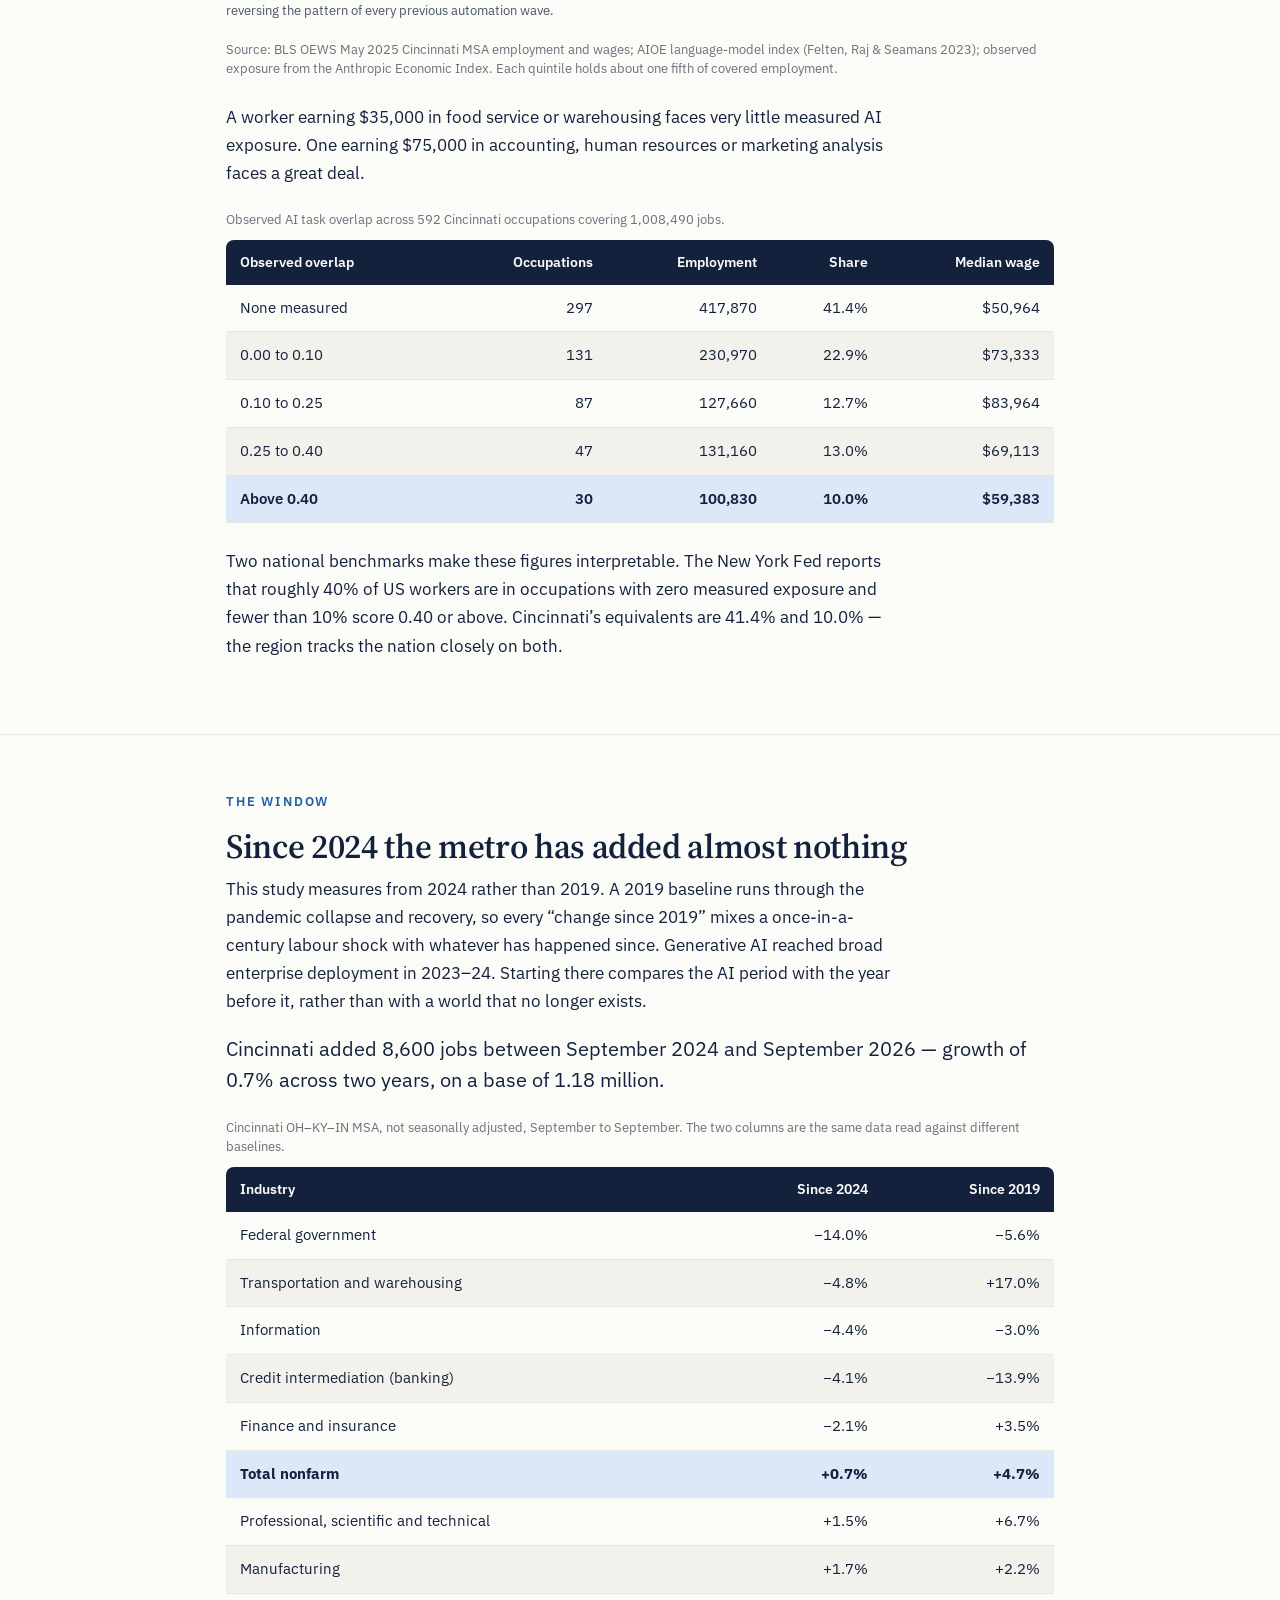
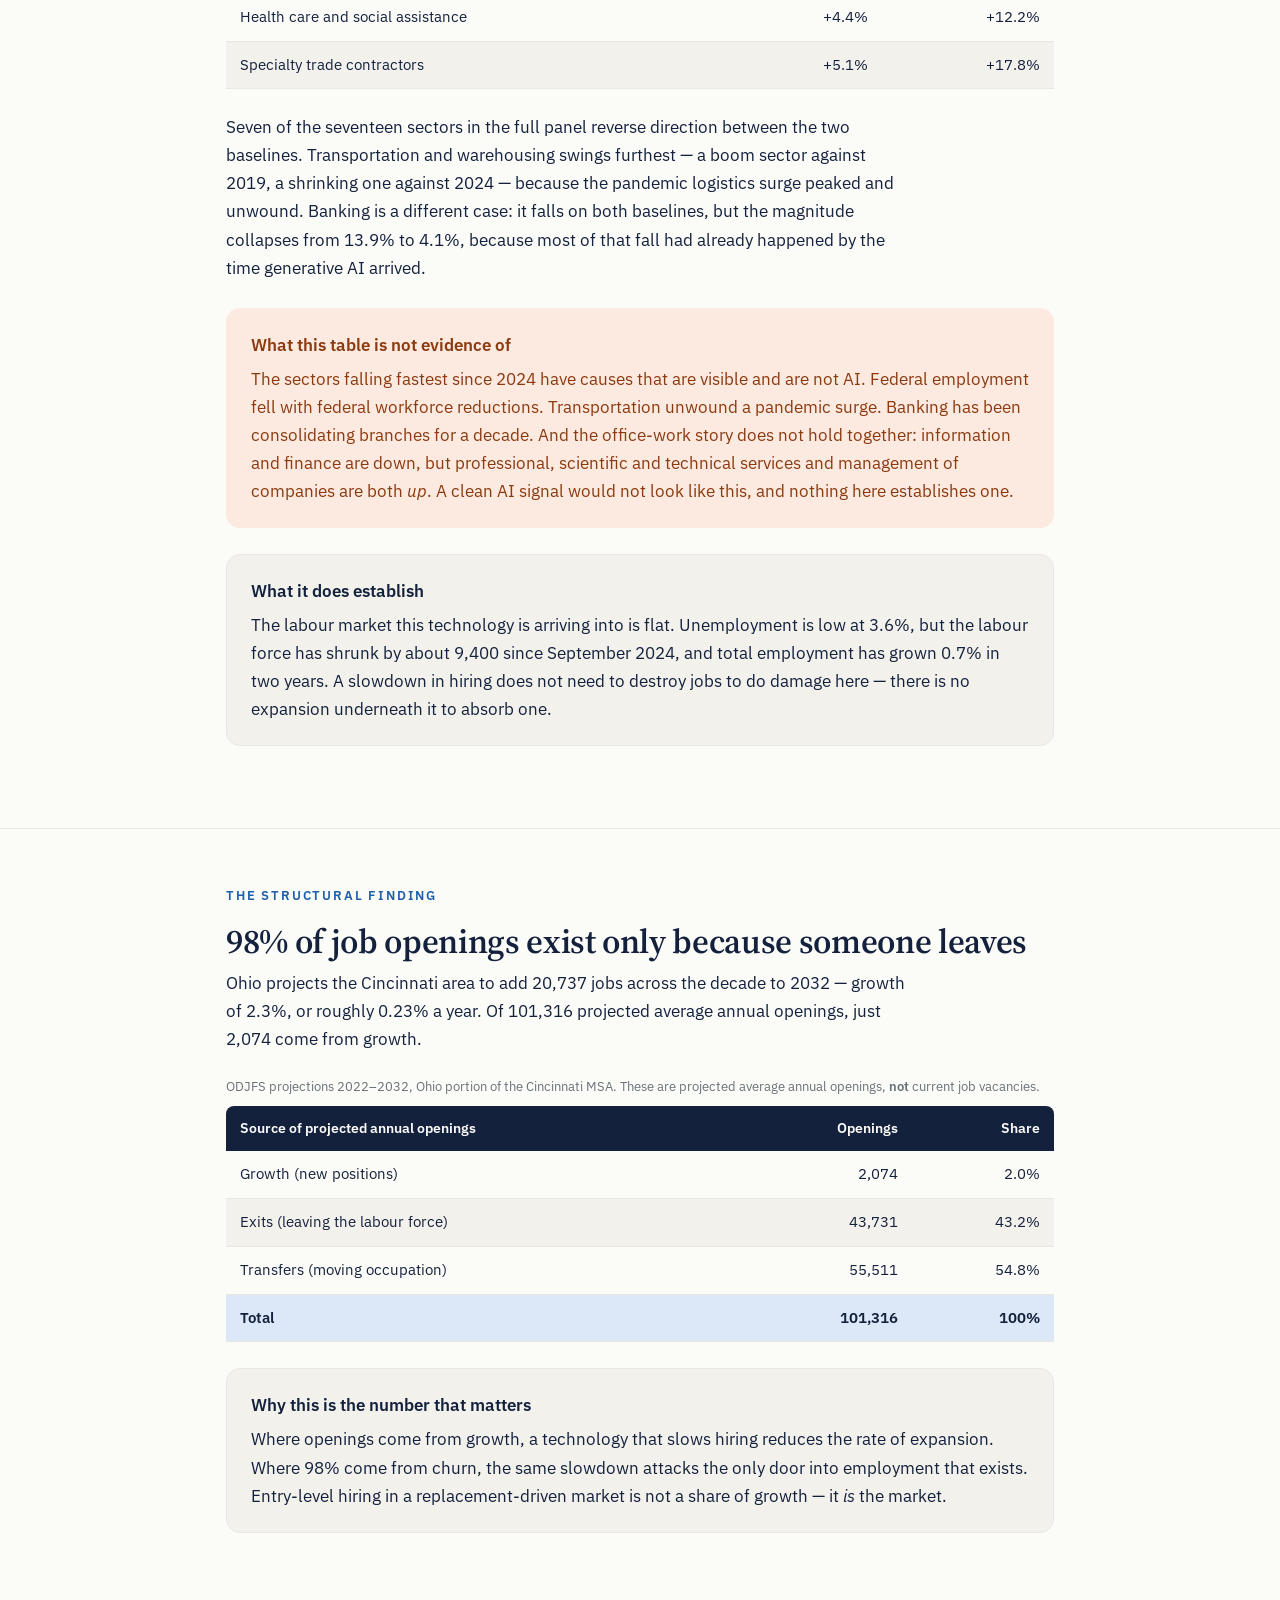
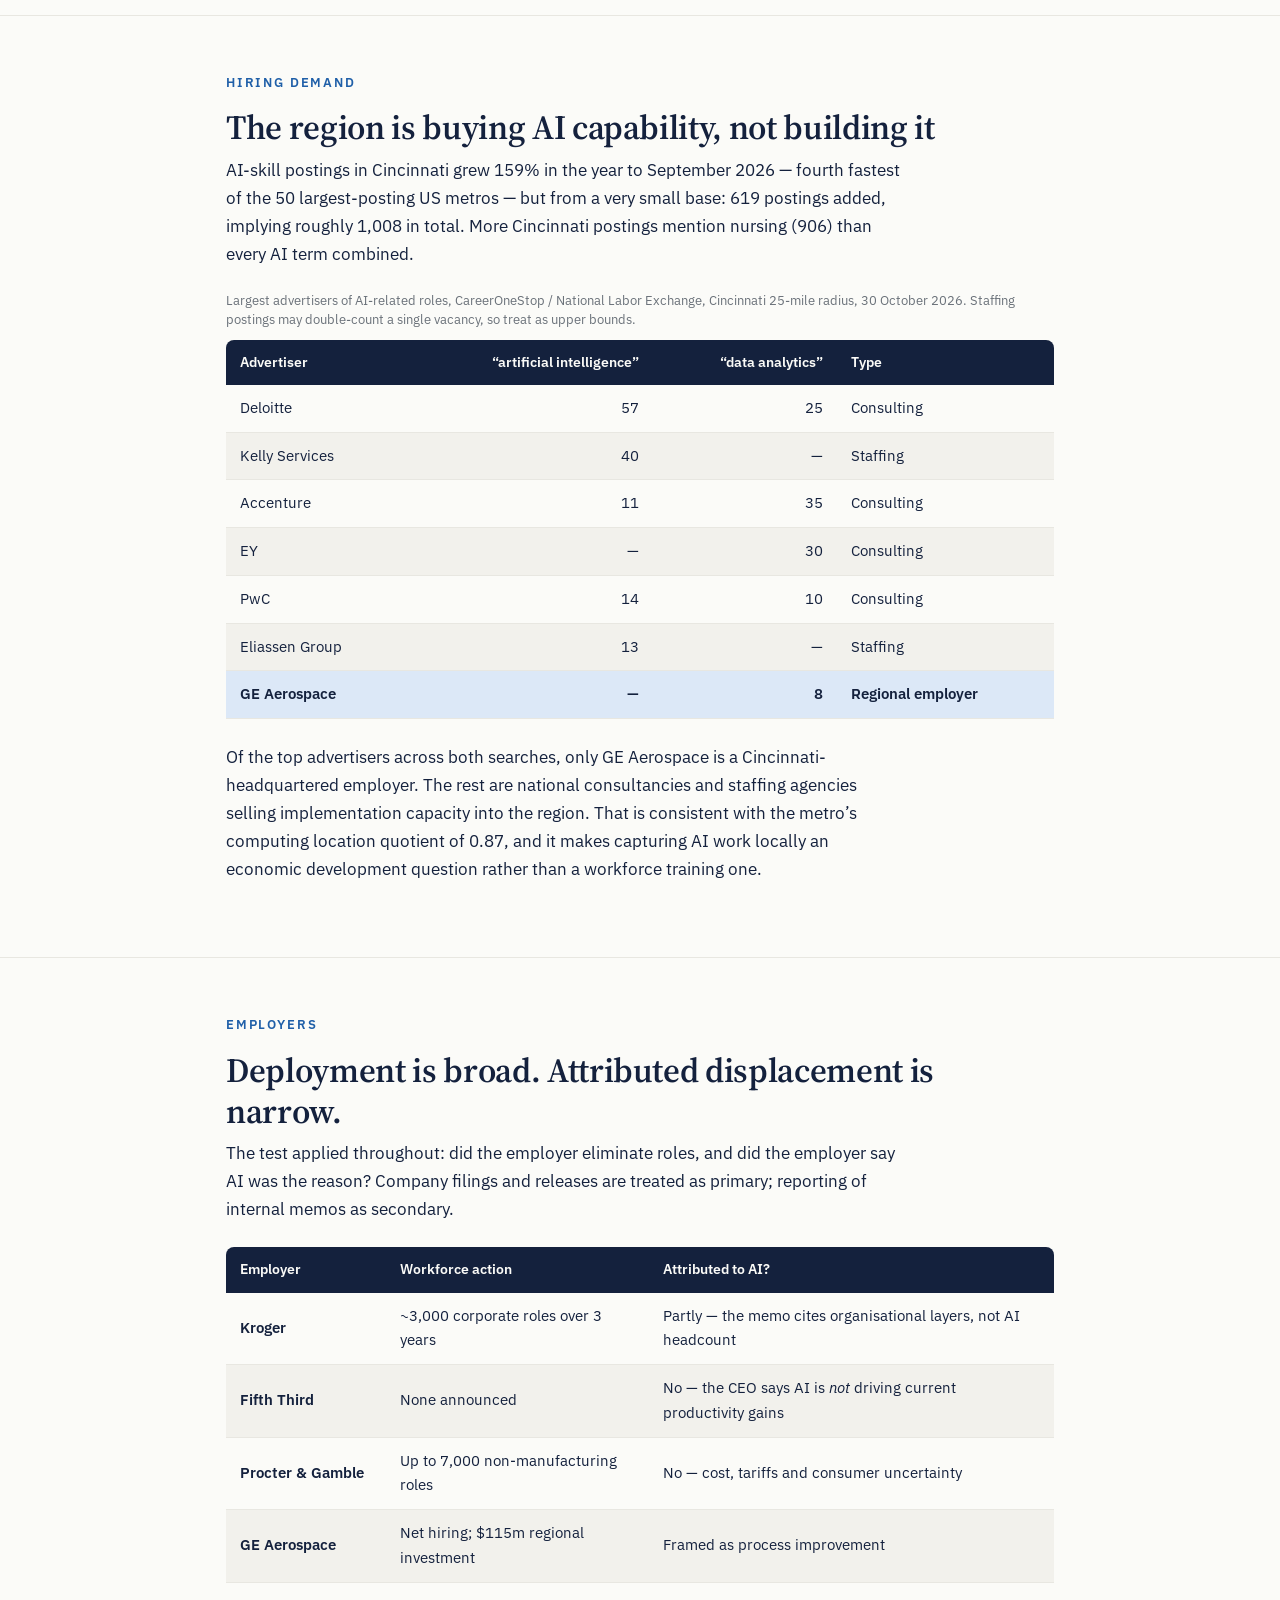
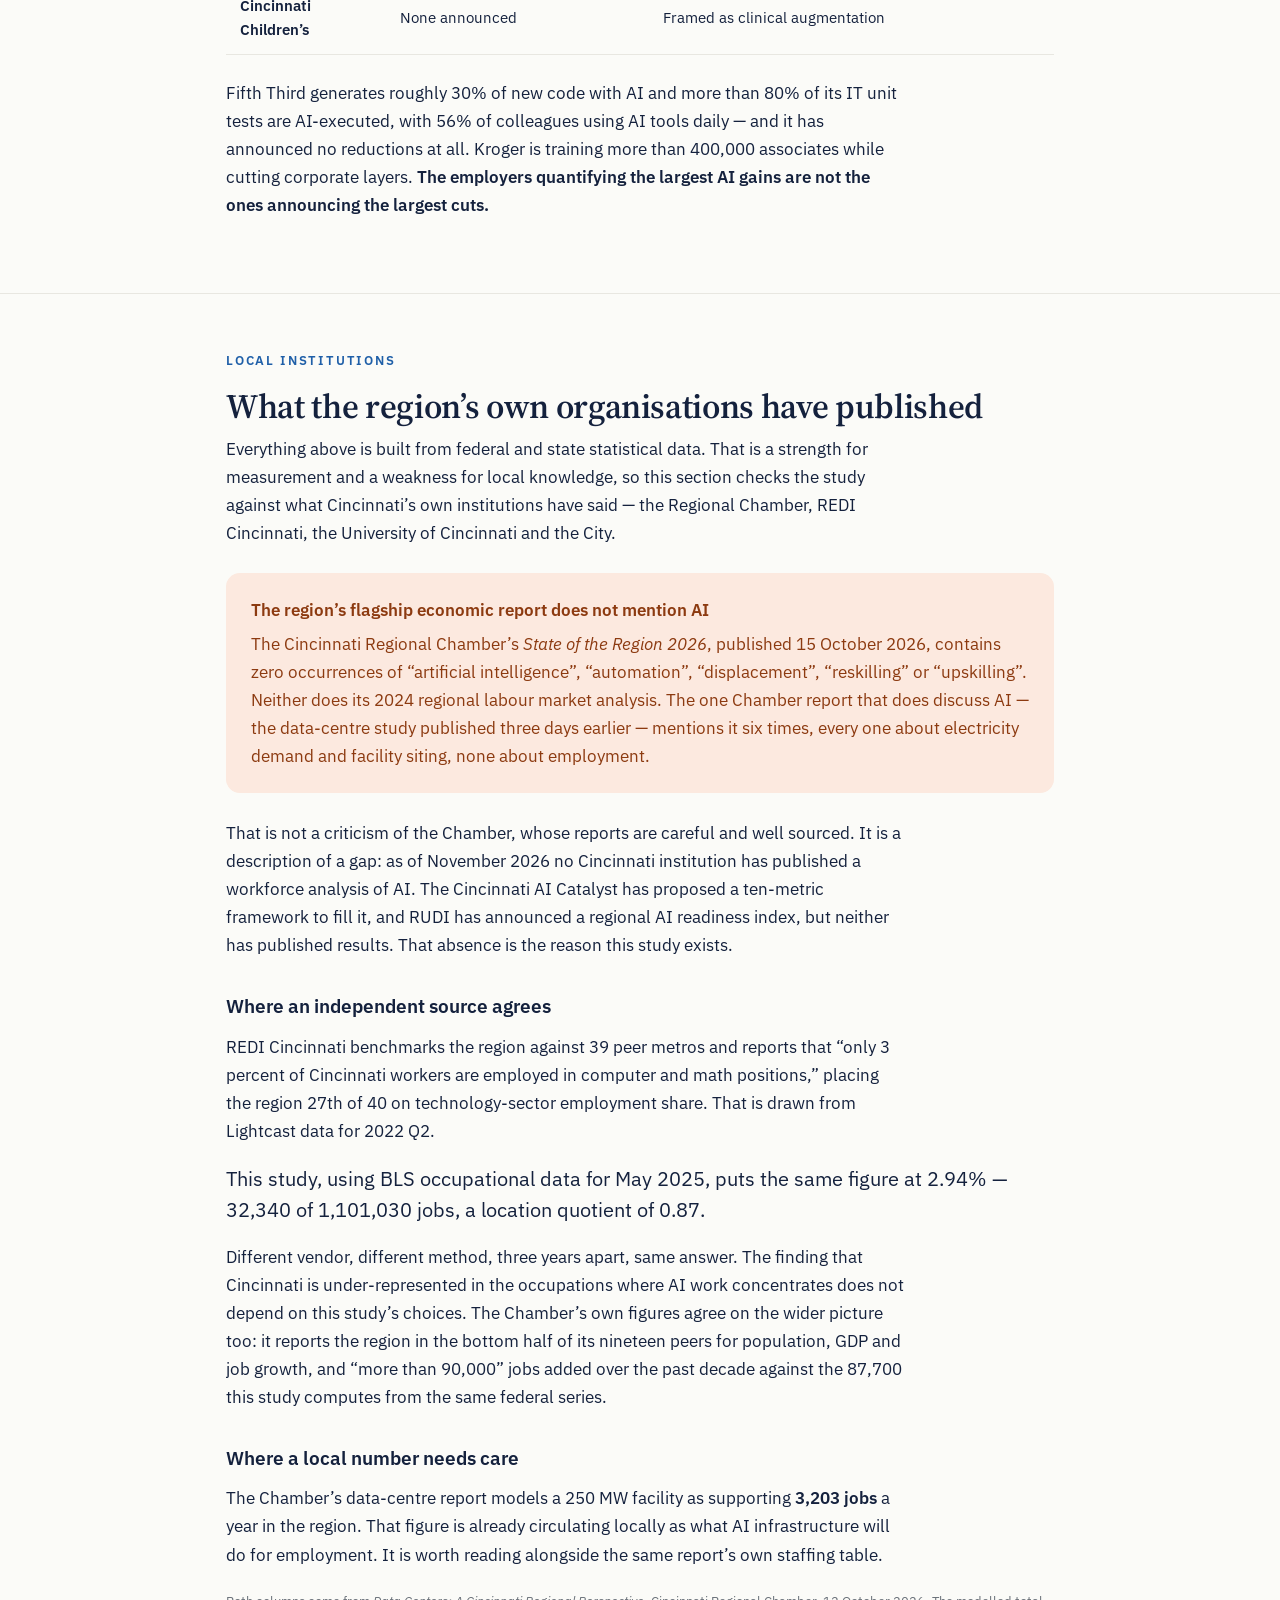
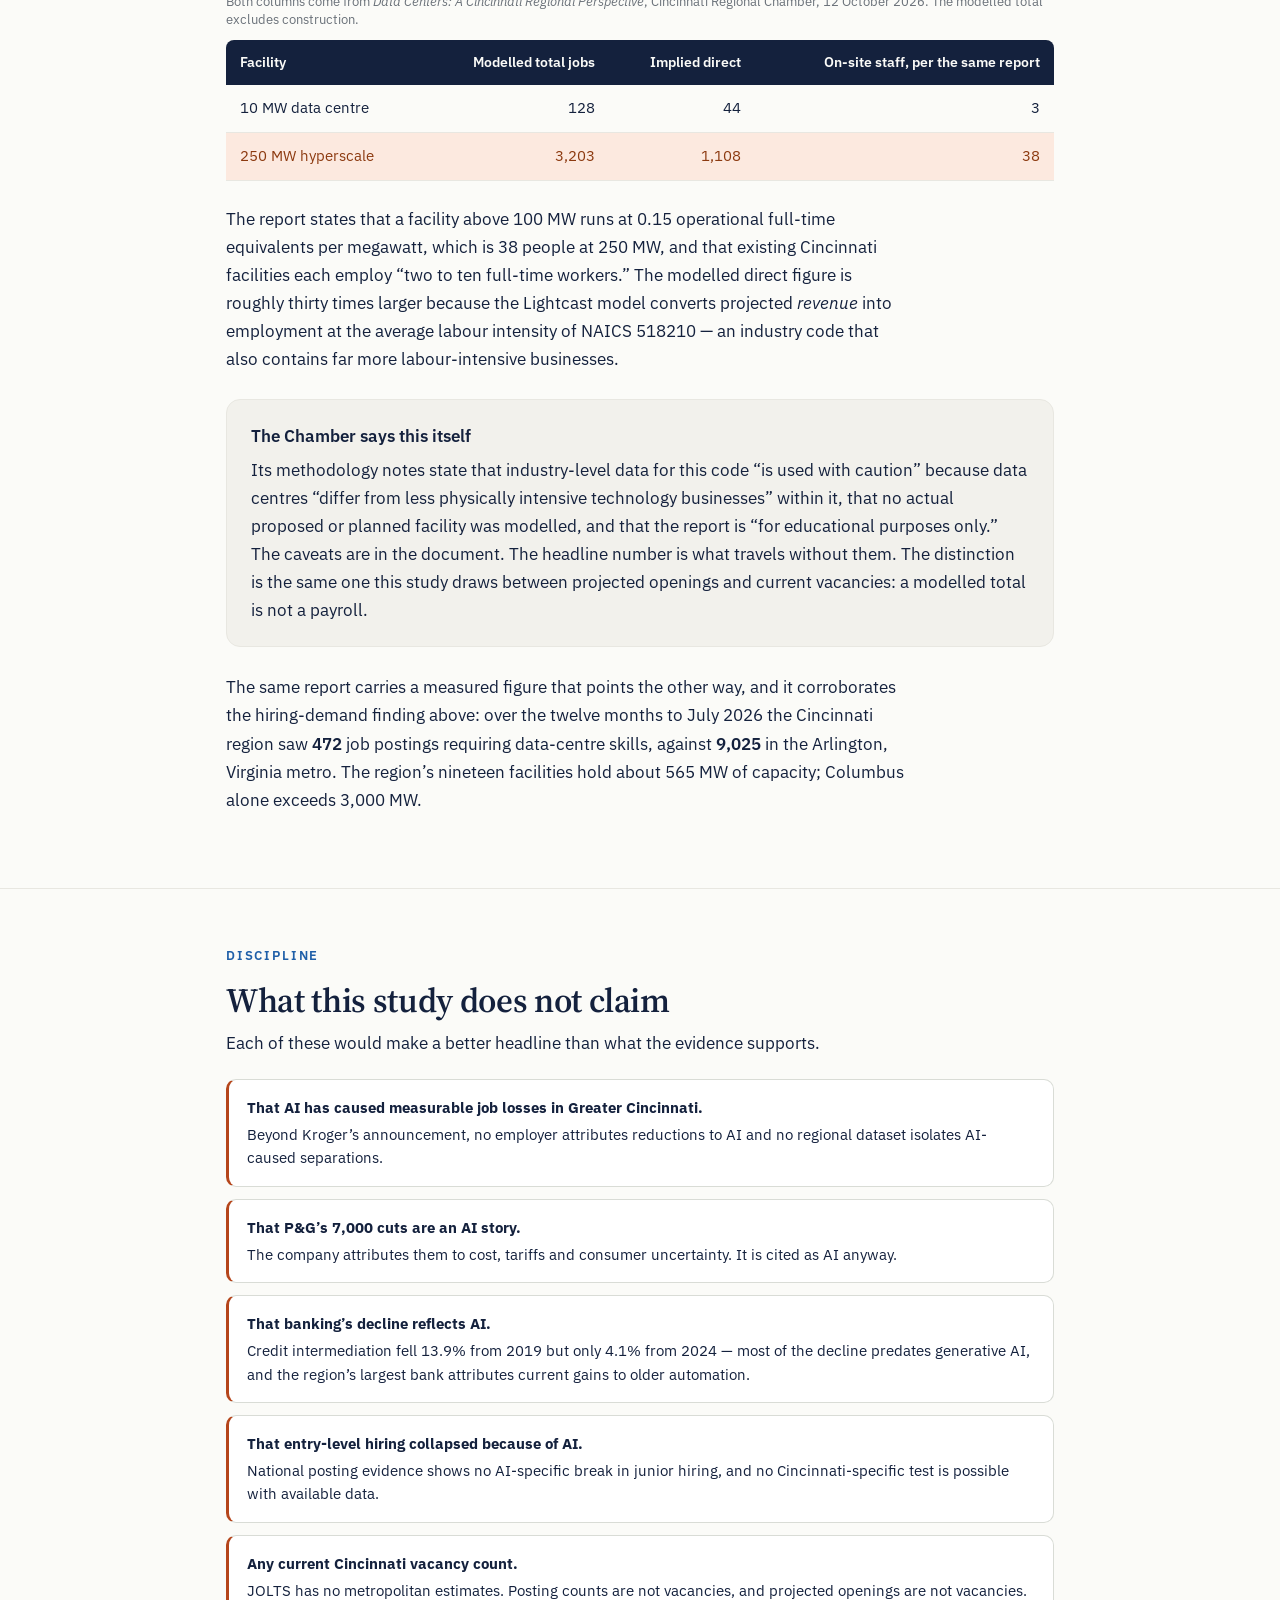
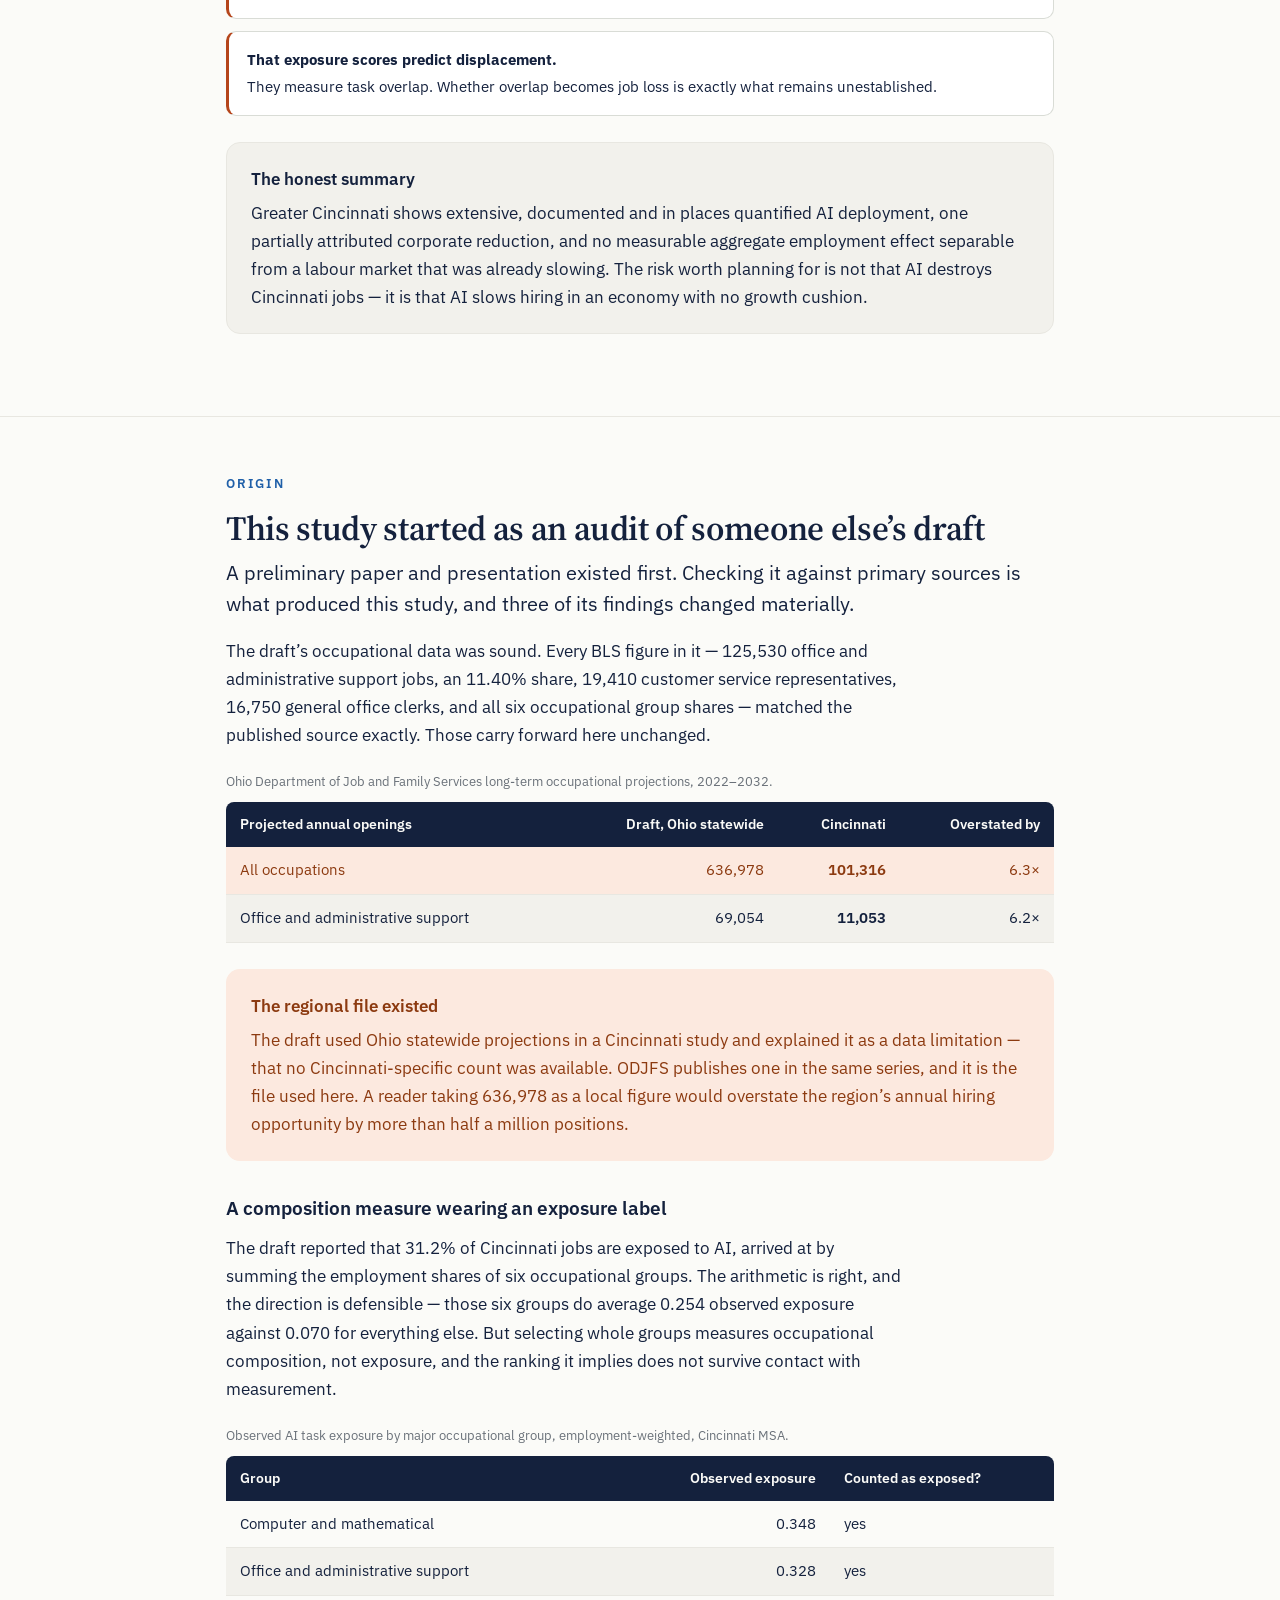
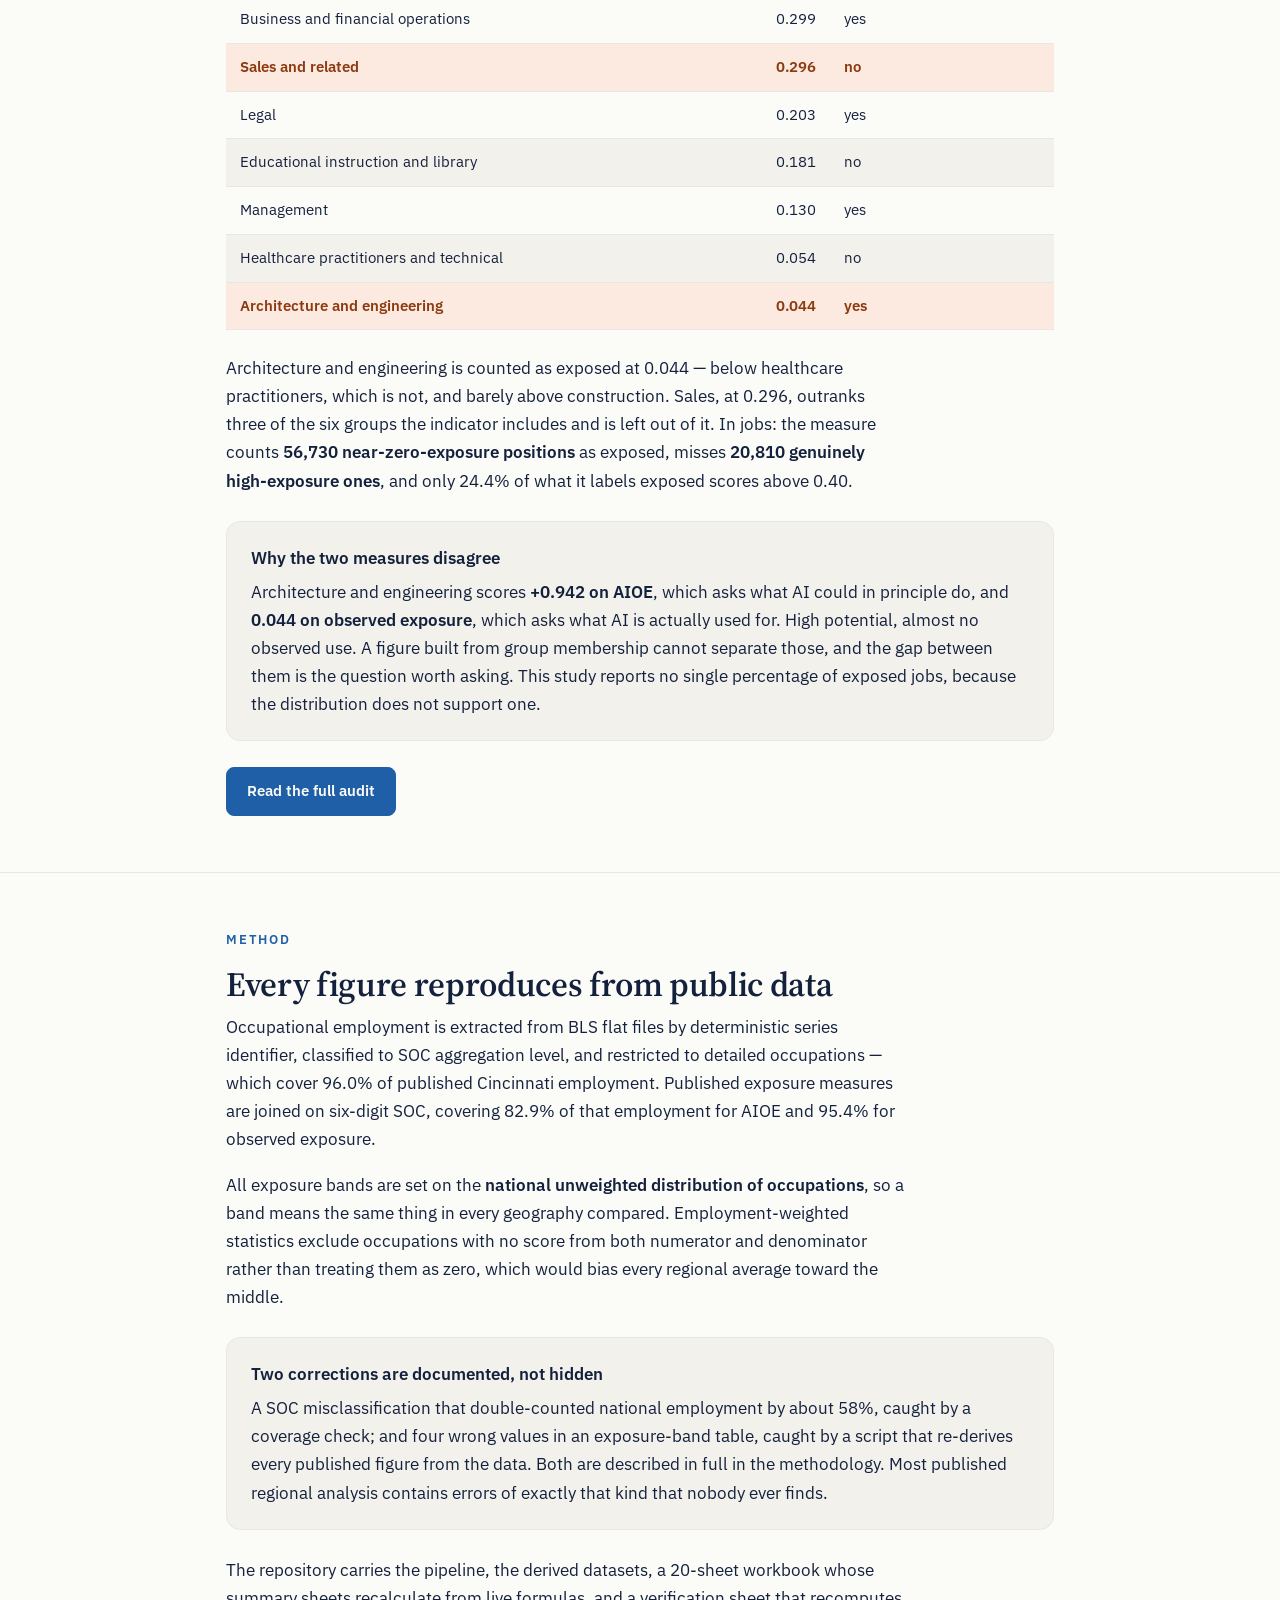
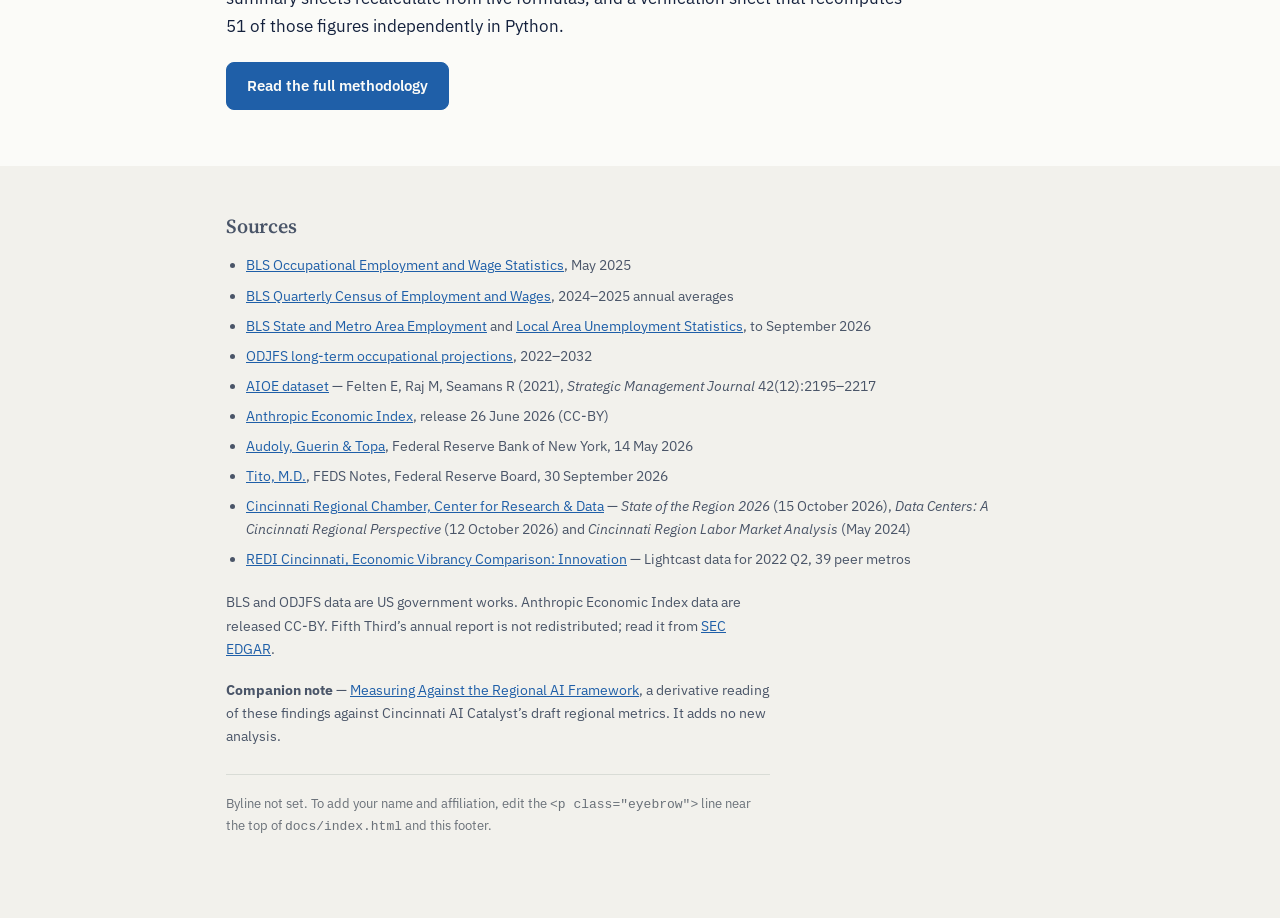
==== commit 83a3e1a2: "Check the study against the region's own institutions Every figure so far came from federal and stat" ====
--- a/docs/index.html
+++ b/docs/index.html
@@ -306,6 +306,47 @@
 
 <section>
   <div class="wrap">
+    <p class="kicker">Local institutions</p>
+    <h2>What the region&rsquo;s own organisations have published</h2>
+    <p>Everything above is built from federal and state statistical data. That is a strength for measurement and a weakness for local knowledge, so this section checks the study against what Cincinnati&rsquo;s own institutions have said &mdash; the Regional Chamber, REDI Cincinnati, the University of Cincinnati and the City.</p>
+
+    <div class="note warn">
+      <p><span class="h">The region&rsquo;s flagship economic report does not mention AI</span>The Cincinnati Regional Chamber&rsquo;s <em>State of the Region 2026</em>, published 15 October 2026, contains zero occurrences of &ldquo;artificial intelligence&rdquo;, &ldquo;automation&rdquo;, &ldquo;displacement&rdquo;, &ldquo;reskilling&rdquo; or &ldquo;upskilling&rdquo;. Neither does its 2024 regional labour market analysis. The one Chamber report that does discuss AI &mdash; the data-centre study published three days earlier &mdash; mentions it six times, every one about electricity demand and facility siting, none about employment.</p>
+    </div>
+
+    <p>That is not a criticism of the Chamber, whose reports are careful and well sourced. It is a description of a gap: as of November 2026 no Cincinnati institution has published a workforce analysis of AI. The Cincinnati AI Catalyst has proposed a ten-metric framework to fill it, and RUDI has announced a regional AI readiness index, but neither has published results. That absence is the reason this study exists.</p>
+
+    <h3>Where an independent source agrees</h3>
+    <p>REDI Cincinnati benchmarks the region against 39 peer metros and reports that &ldquo;only 3 percent of Cincinnati workers are employed in computer and math positions,&rdquo; placing the region 27th of 40 on technology-sector employment share. That is drawn from Lightcast data for 2022 Q2.</p>
+    <p class="lede">This study, using BLS occupational data for May 2025, puts the same figure at 2.94% &mdash; 32,340 of 1,101,030 jobs, a location quotient of 0.87.</p>
+    <p>Different vendor, different method, three years apart, same answer. The finding that Cincinnati is under-represented in the occupations where AI work concentrates does not depend on this study&rsquo;s choices. The Chamber&rsquo;s own figures agree on the wider picture too: it reports the region in the bottom half of its nineteen peers for population, GDP and job growth, and &ldquo;more than 90,000&rdquo; jobs added over the past decade against the 87,700 this study computes from the same federal series.</p>
+
+    <h3>Where a local number needs care</h3>
+    <p>The Chamber&rsquo;s data-centre report models a 250 MW facility as supporting <strong>3,203 jobs</strong> a year in the region. That figure is already circulating locally as what AI infrastructure will do for employment. It is worth reading alongside the same report&rsquo;s own staffing table.</p>
+
+    <div class="scroll">
+      <table>
+        <caption>Both columns come from <em>Data Centers: A Cincinnati Regional Perspective</em>, Cincinnati Regional Chamber, 12 October 2026. The modelled total excludes construction.</caption>
+        <thead><tr><th>Facility</th><th class="num">Modelled total jobs</th><th class="num">Implied direct</th><th class="num">On-site staff, per the same report</th></tr></thead>
+        <tbody>
+          <tr><td>10 MW data centre</td><td class="num">128</td><td class="num">44</td><td class="num">3</td></tr>
+          <tr class="alert"><td>250 MW hyperscale</td><td class="num">3,203</td><td class="num">1,108</td><td class="num">38</td></tr>
+        </tbody>
+      </table>
+    </div>
+
+    <p>The report states that a facility above 100 MW runs at 0.15 operational full-time equivalents per megawatt, which is 38 people at 250 MW, and that existing Cincinnati facilities each employ &ldquo;two to ten full-time workers.&rdquo; The modelled direct figure is roughly thirty times larger because the Lightcast model converts projected <em>revenue</em> into employment at the average labour intensity of NAICS 518210 &mdash; an industry code that also contains far more labour-intensive businesses.</p>
+
+    <div class="note">
+      <p><span class="h">The Chamber says this itself</span>Its methodology notes state that industry-level data for this code &ldquo;is used with caution&rdquo; because data centres &ldquo;differ from less physically intensive technology businesses&rdquo; within it, that no actual proposed or planned facility was modelled, and that the report is &ldquo;for educational purposes only.&rdquo; The caveats are in the document. The headline number is what travels without them. The distinction is the same one this study draws between projected openings and current vacancies: a modelled total is not a payroll.</p>
+    </div>
+
+    <p>The same report carries a measured figure that points the other way, and it corroborates the hiring-demand finding above: over the twelve months to July 2026 the Cincinnati region saw <strong>472</strong> job postings requiring data-centre skills, against <strong>9,025</strong> in the Arlington, Virginia metro. The region&rsquo;s nineteen facilities hold about 565 MW of capacity; Columbus alone exceeds 3,000 MW.</p>
+  </div>
+</section>
+
+<section>
+  <div class="wrap">
     <p class="kicker">Discipline</p>
     <h2>What this study does not claim</h2>
     <p>Each of these would make a better headline than what the evidence supports.</p>
@@ -413,6 +454,8 @@
       <li><a href="https://huggingface.co/datasets/Anthropic/EconomicIndex">Anthropic Economic Index</a>, release 26 June 2026 (CC-BY)</li>
       <li><a href="https://libertystreeteconomics.newyorkfed.org/2026/05/do-job-postings-show-early-labor-market-effects-of-ai/">Audoly, Guerin &amp; Topa</a>, Federal Reserve Bank of New York, 14 May 2026</li>
       <li><a href="https://www.federalreserve.gov/econres/notes/feds-notes/ai-on-the-factory-floor-evidence-from-manufacturing-job-postings-20260930.html">Tito, M.D.</a>, FEDS Notes, Federal Reserve Board, 30 September 2026</li>
+      <li><a href="https://cincinnatichamber.com/civic-strategy-policy/research-data/">Cincinnati Regional Chamber, Center for Research &amp; Data</a> &mdash; <em>State of the Region 2026</em> (15 October 2026), <em>Data Centers: A Cincinnati Regional Perspective</em> (12 October 2026) and <em>Cincinnati Region Labor Market Analysis</em> (May 2024)</li>
+      <li><a href="https://redicincinnati.com/economic-vibrancy-comparison-report-innovation/">REDI Cincinnati, Economic Vibrancy Comparison: Innovation</a> &mdash; Lightcast data for 2022 Q2, 39 peer metros</li>
     </ul>
     <p>BLS and ODJFS data are US government works. Anthropic Economic Index data are released CC-BY. Fifth Third&rsquo;s annual report is not redistributed; read it from <a href="https://www.sec.gov/Archives/edgar/data/35527/000003552726000124/a2025annualreport.pdf">SEC EDGAR</a>.</p>
 
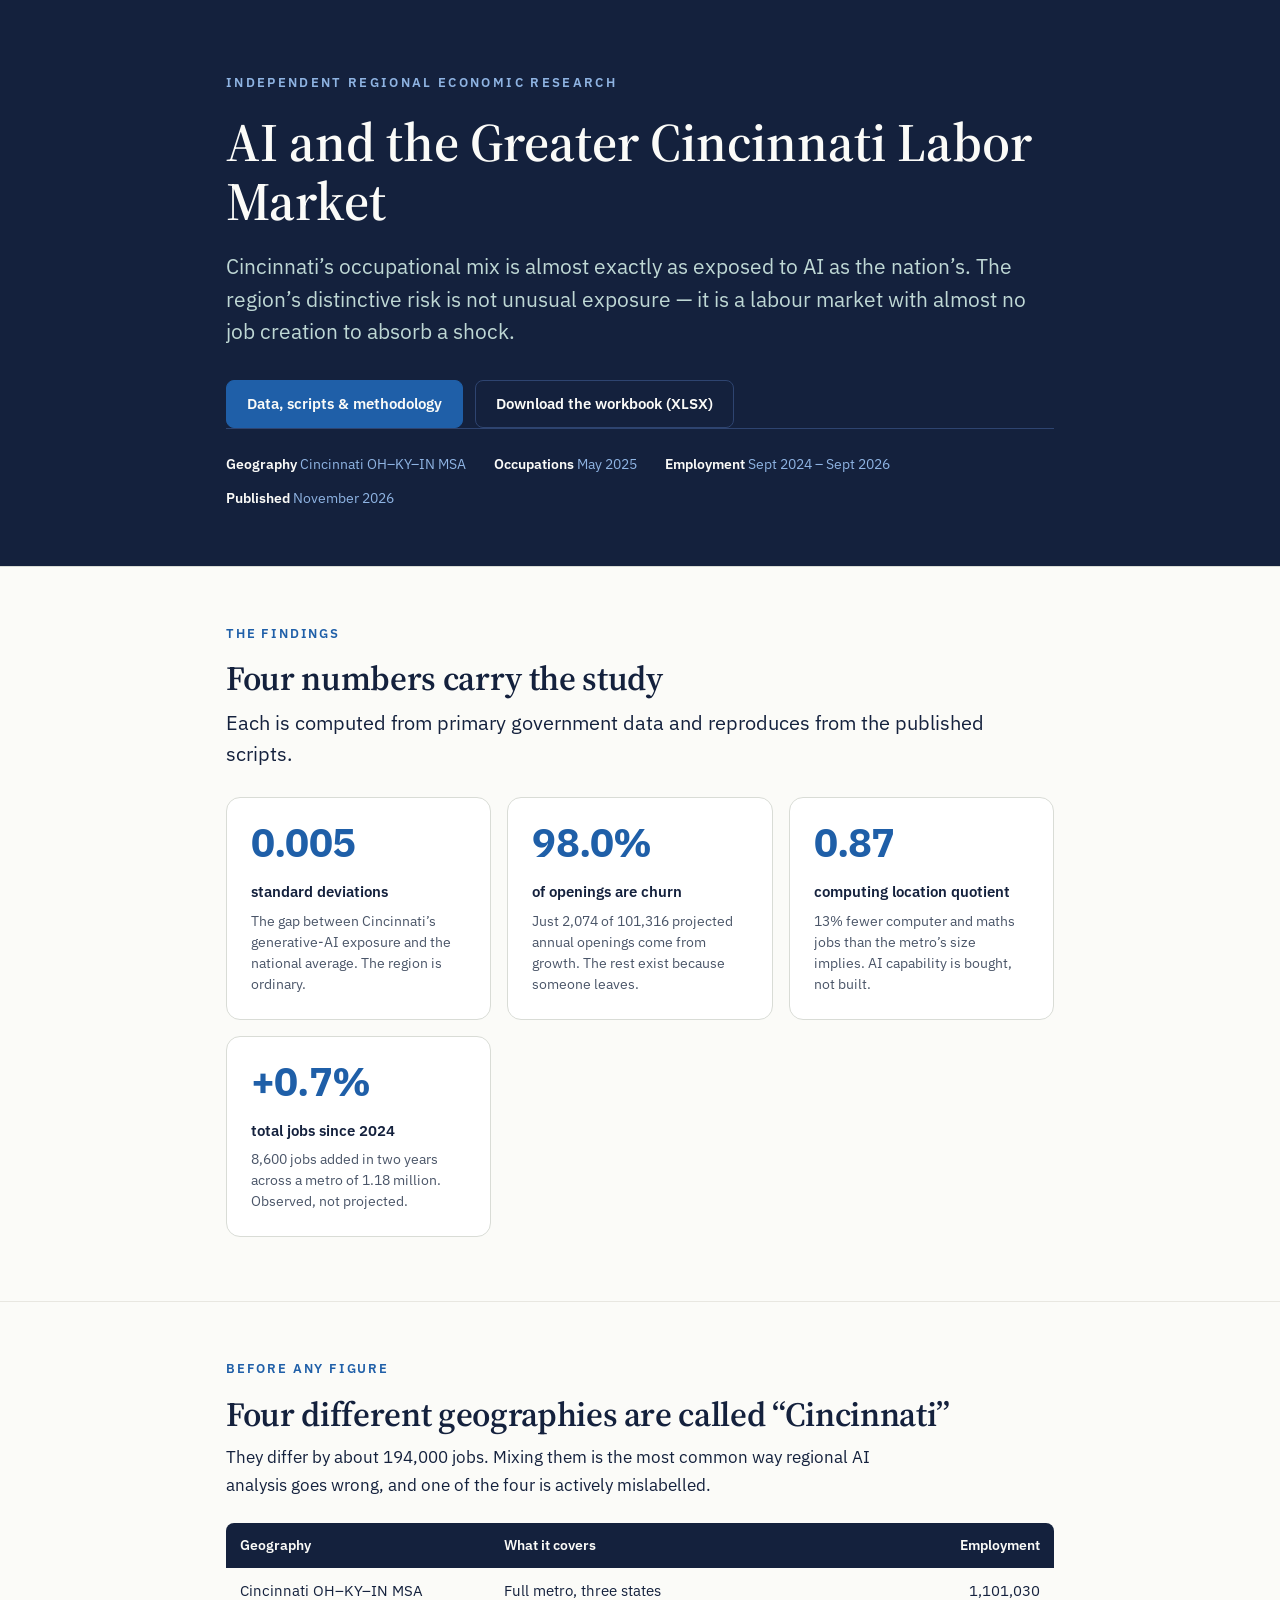
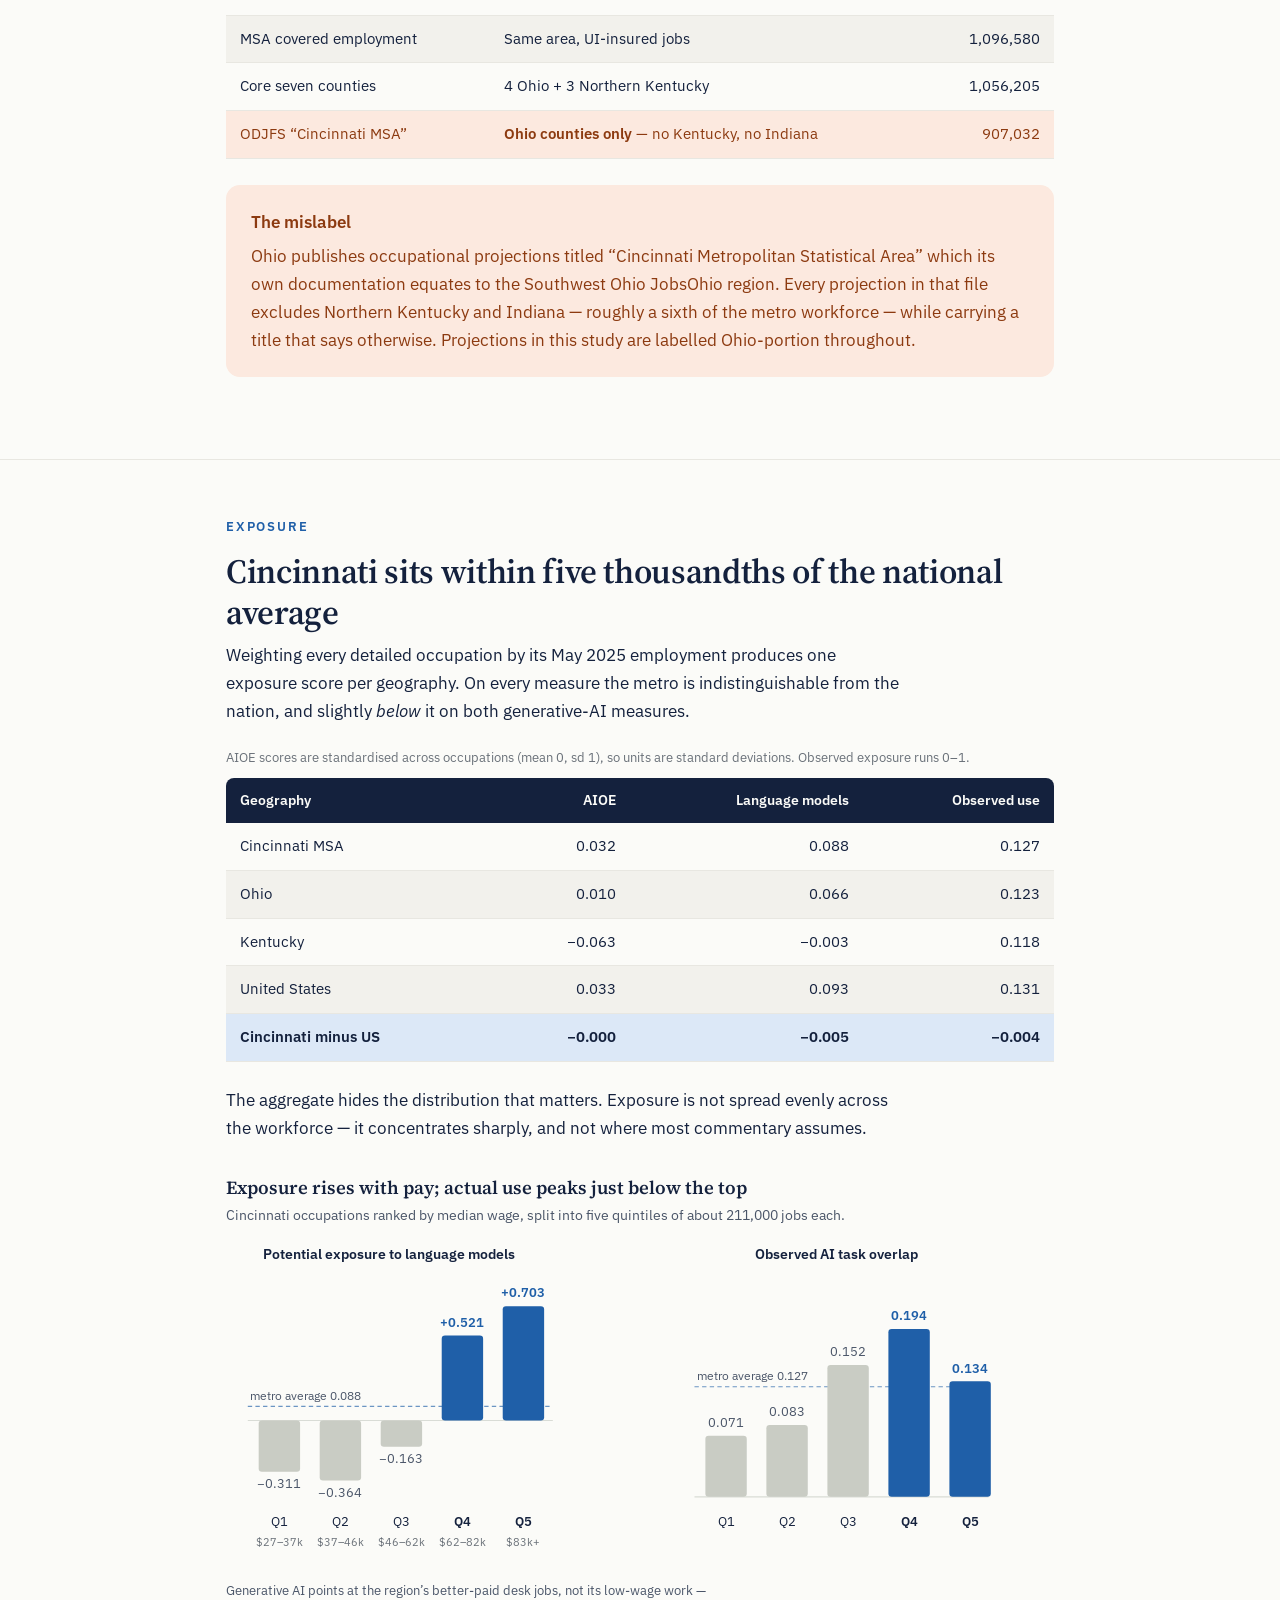
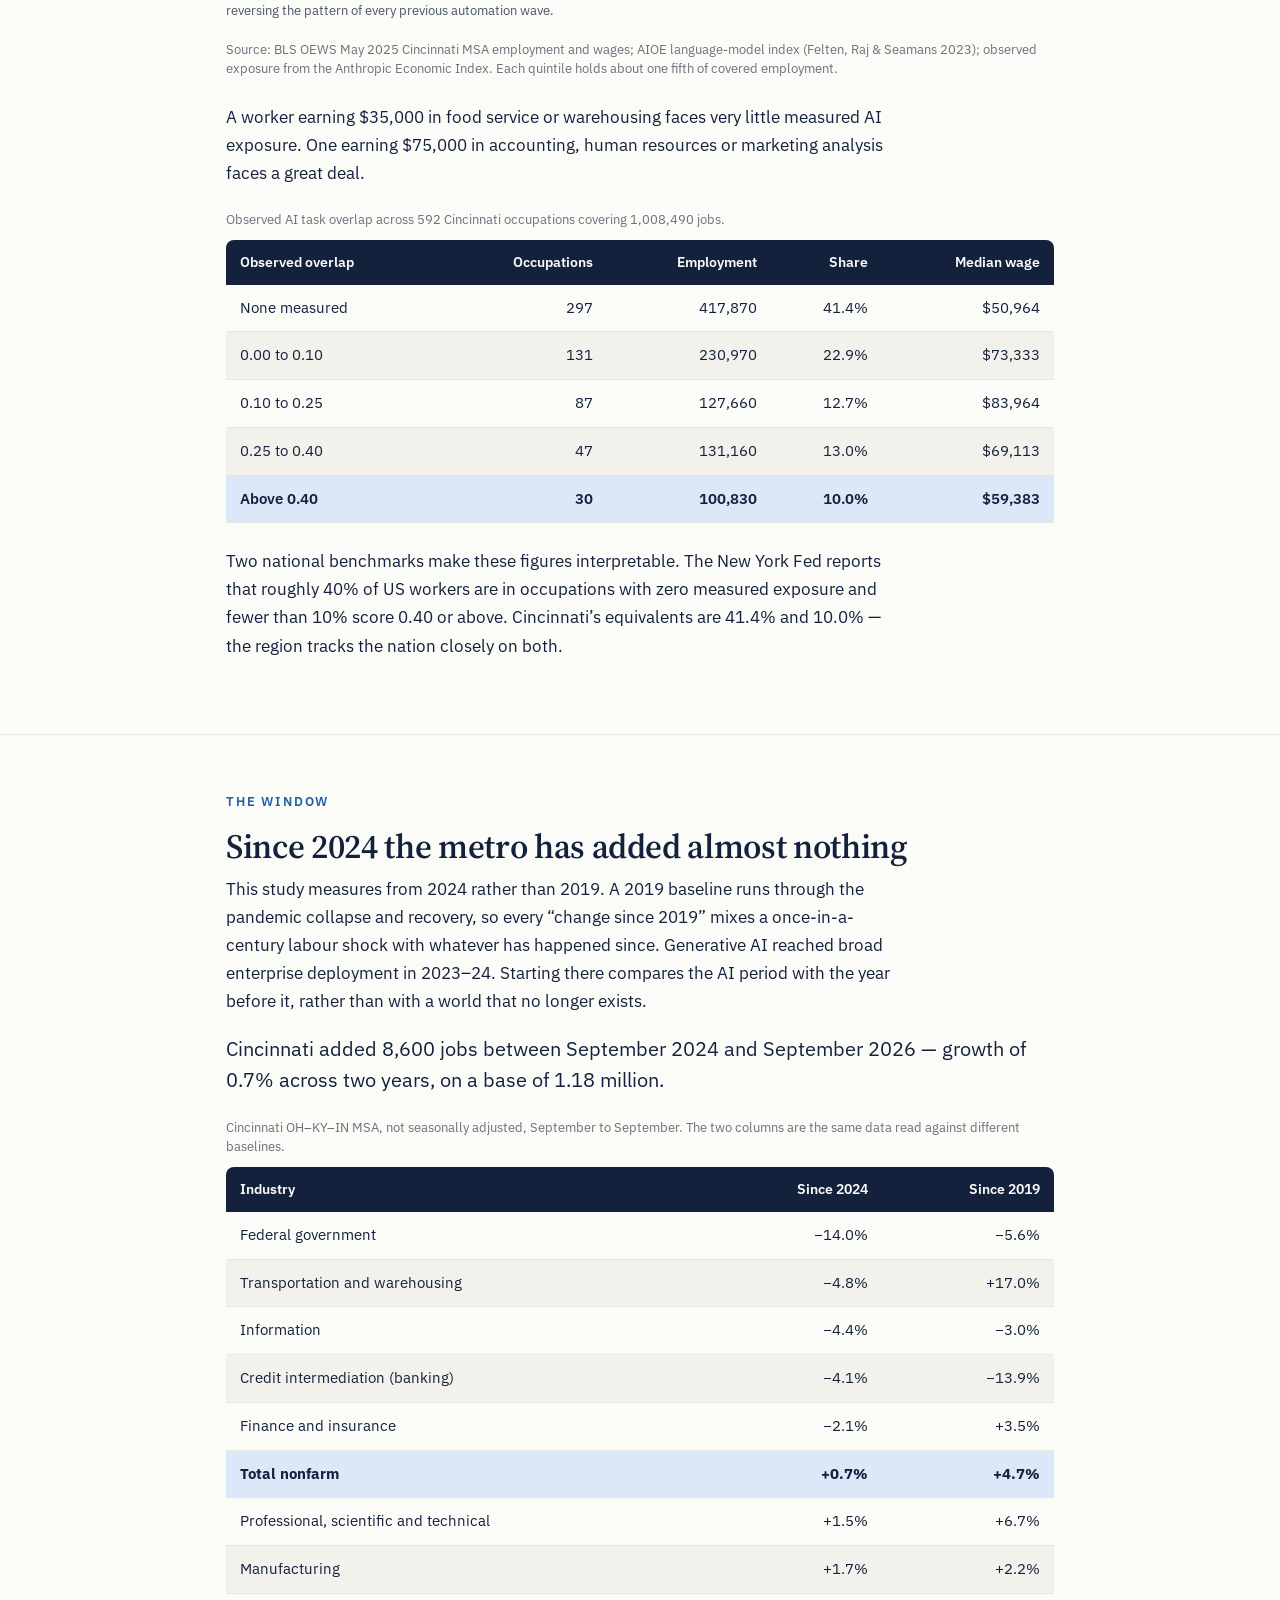
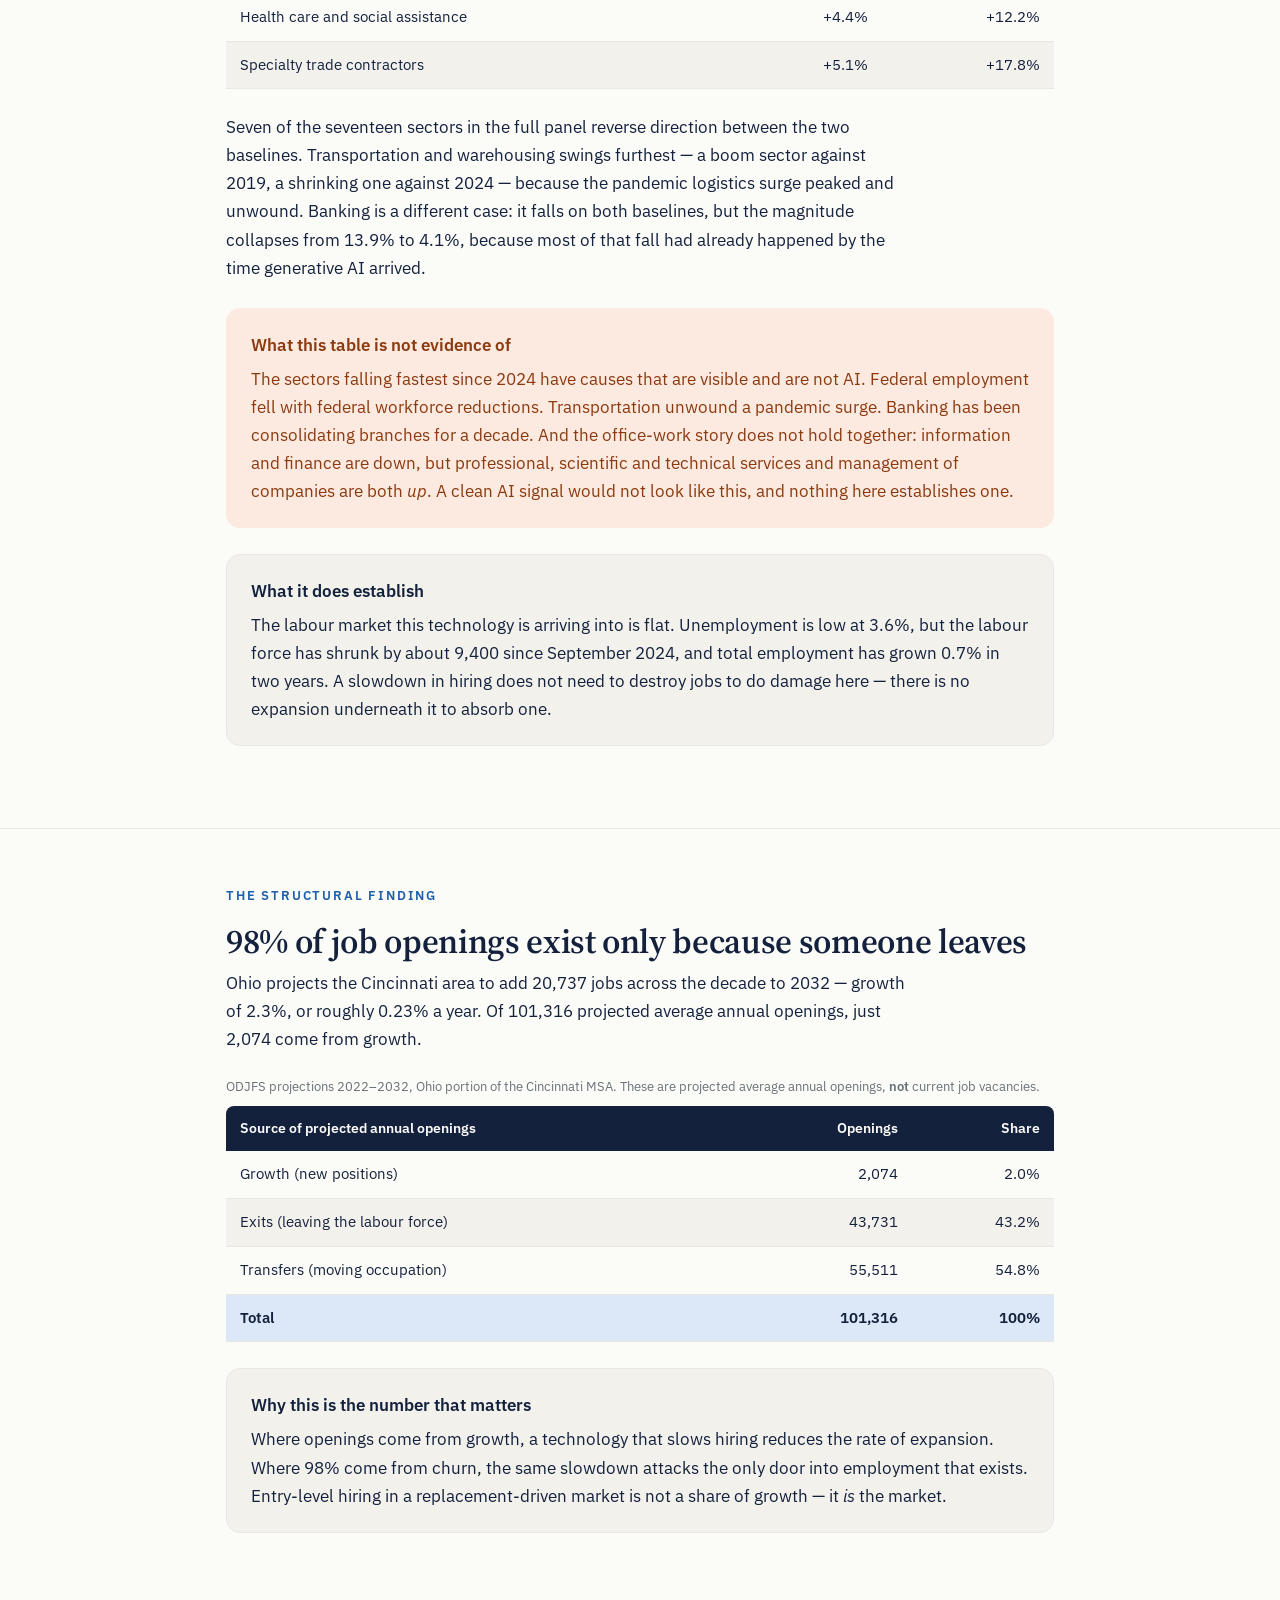
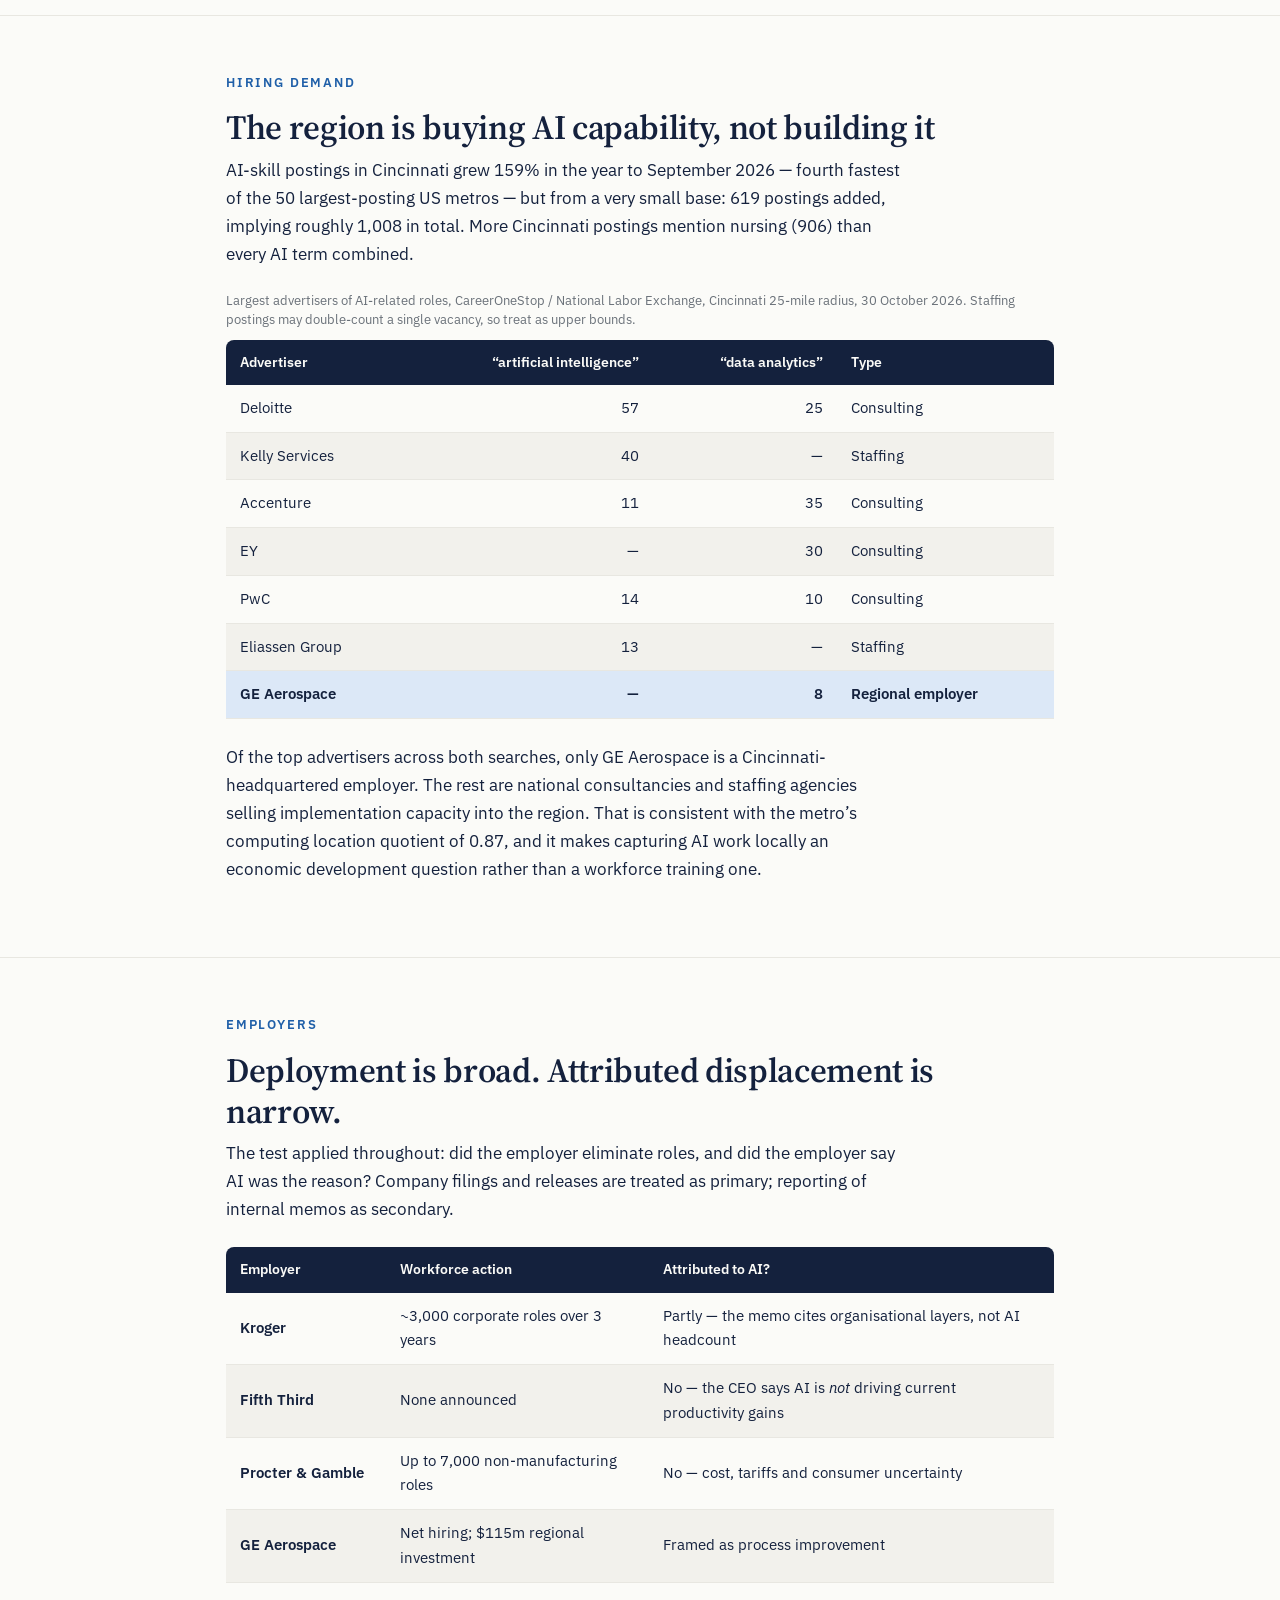
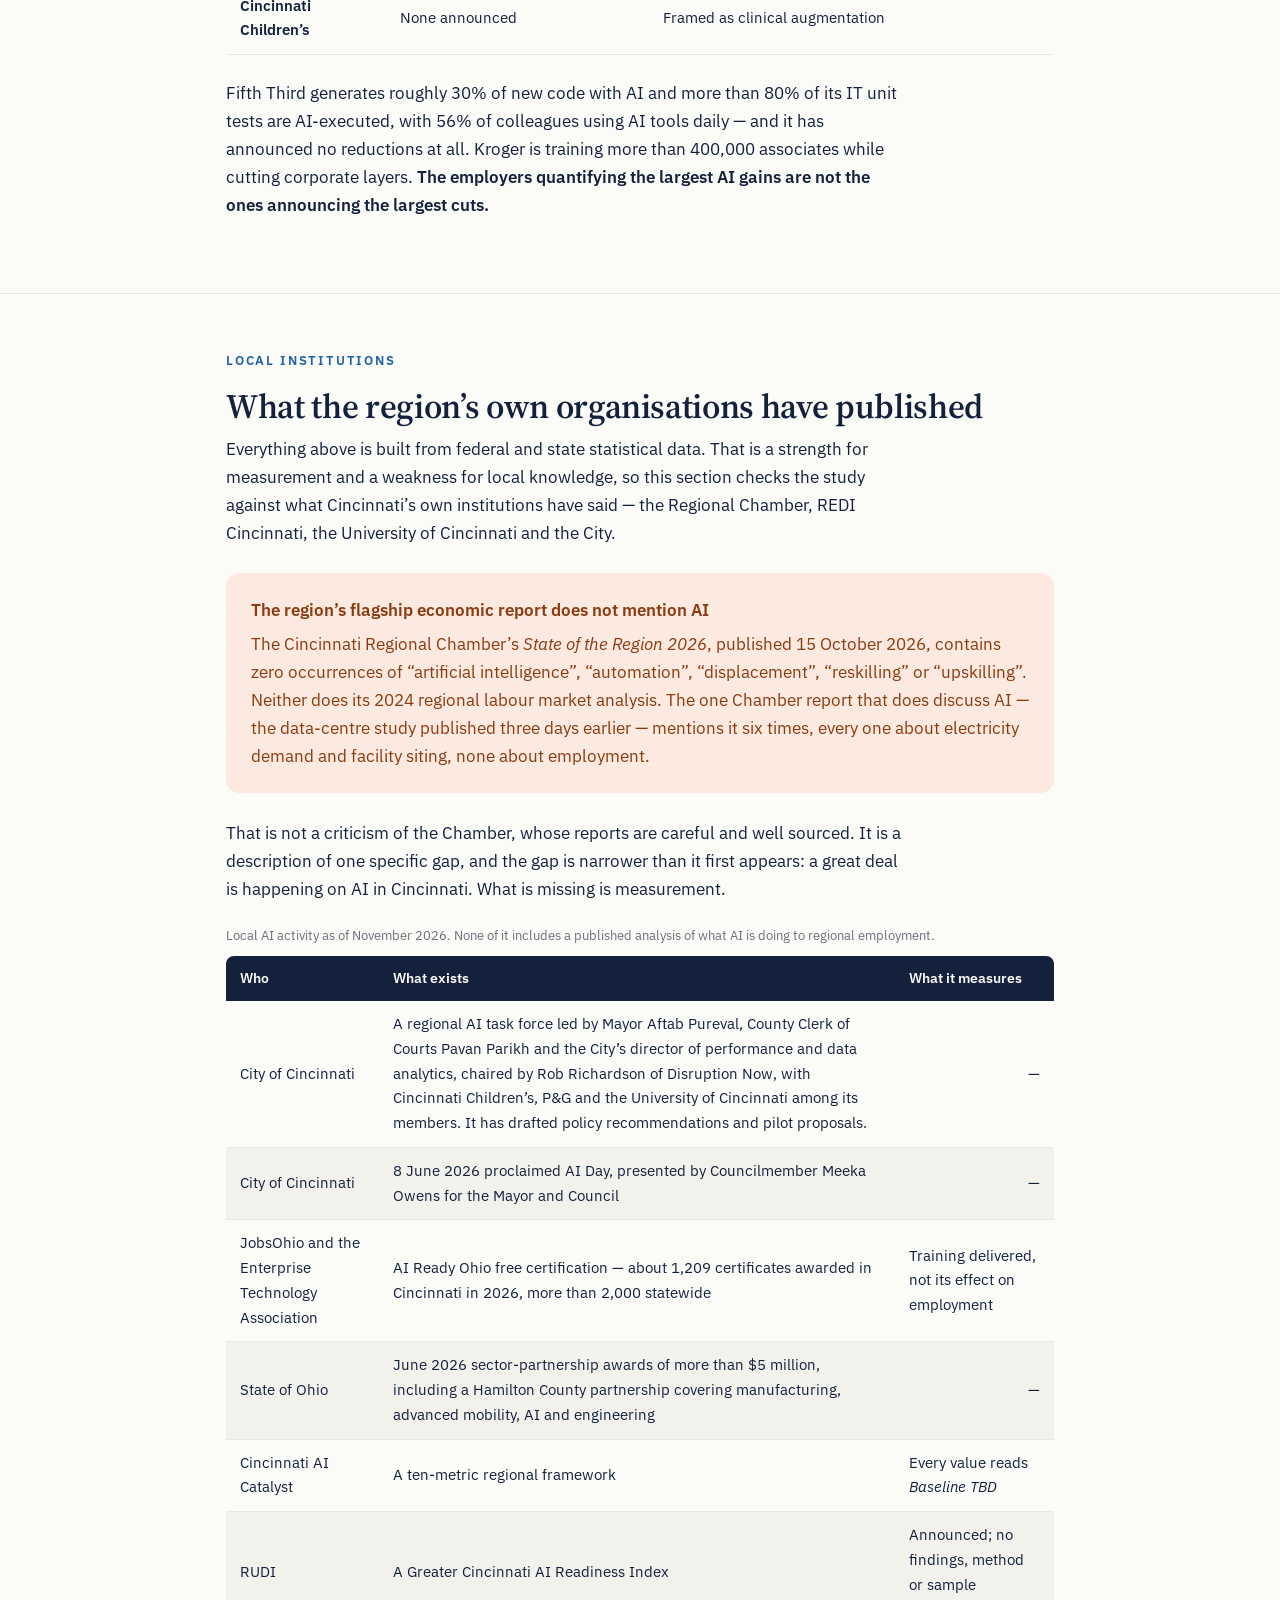
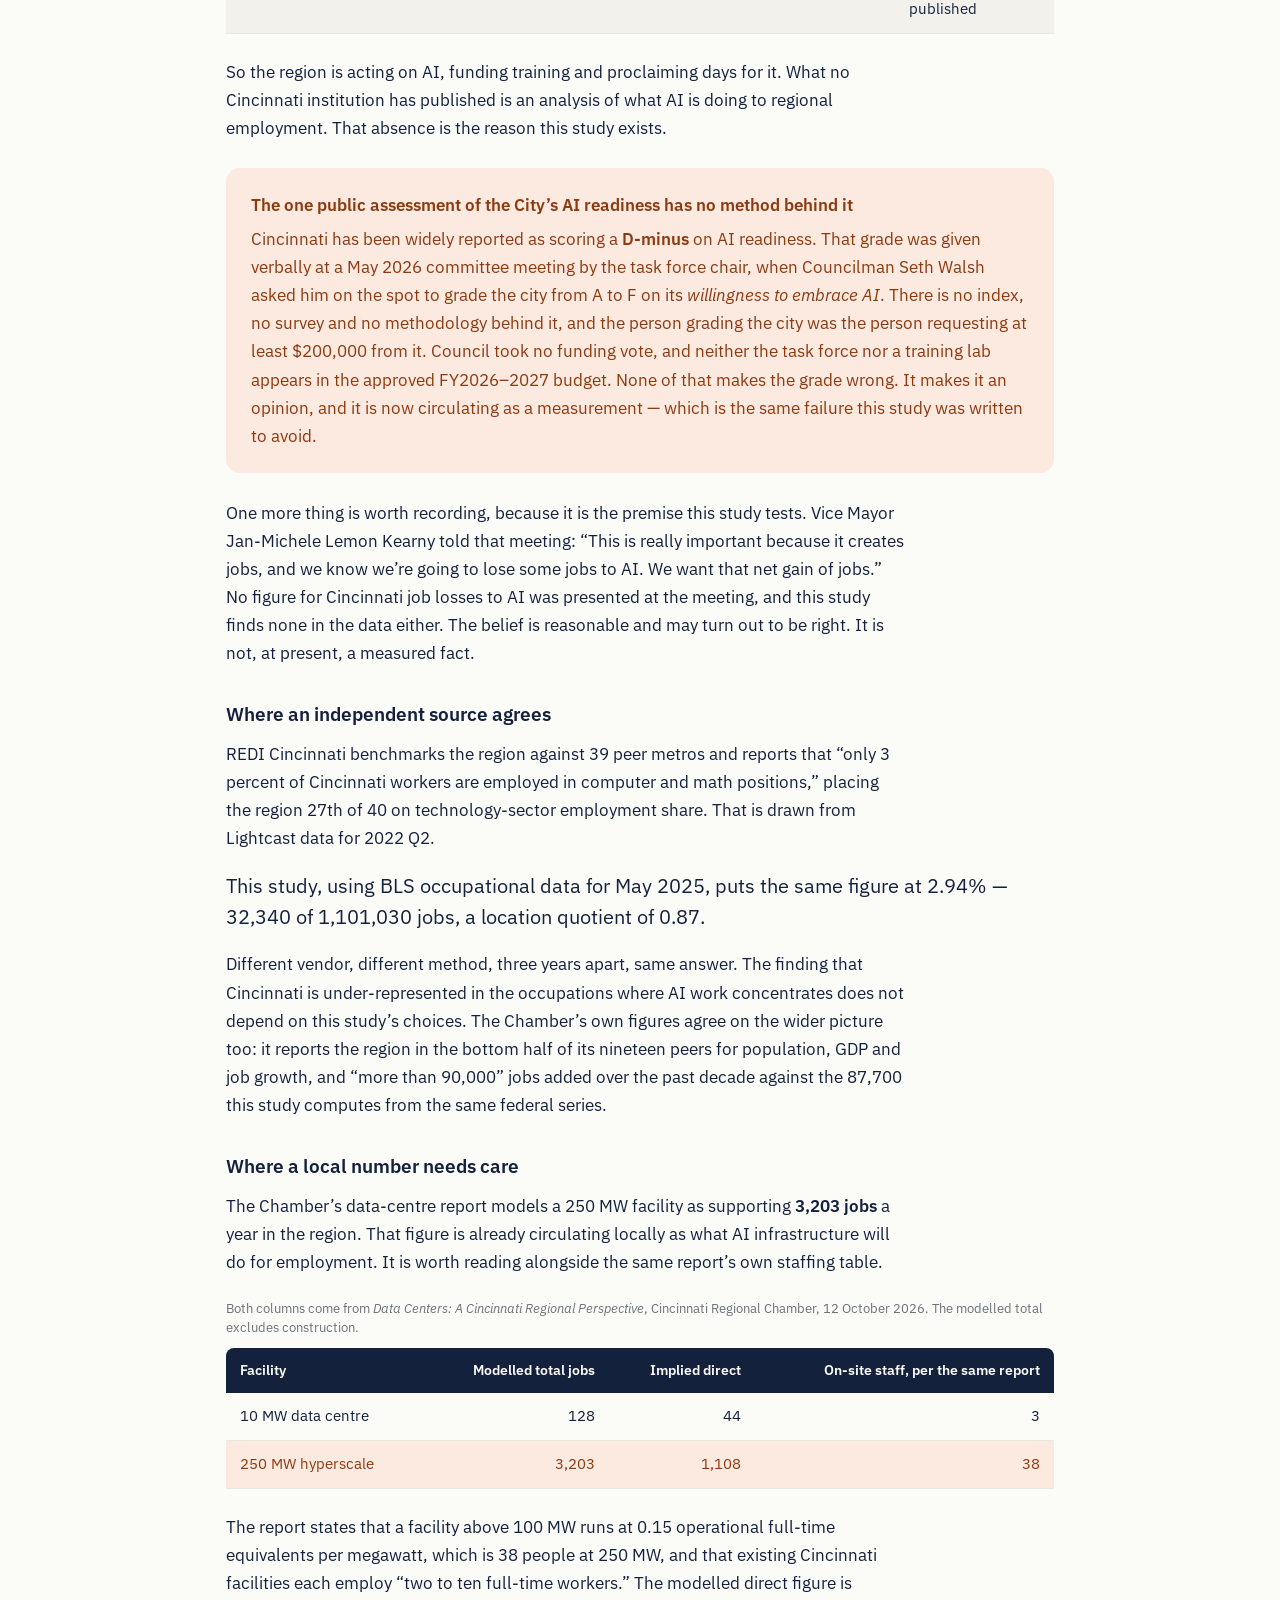
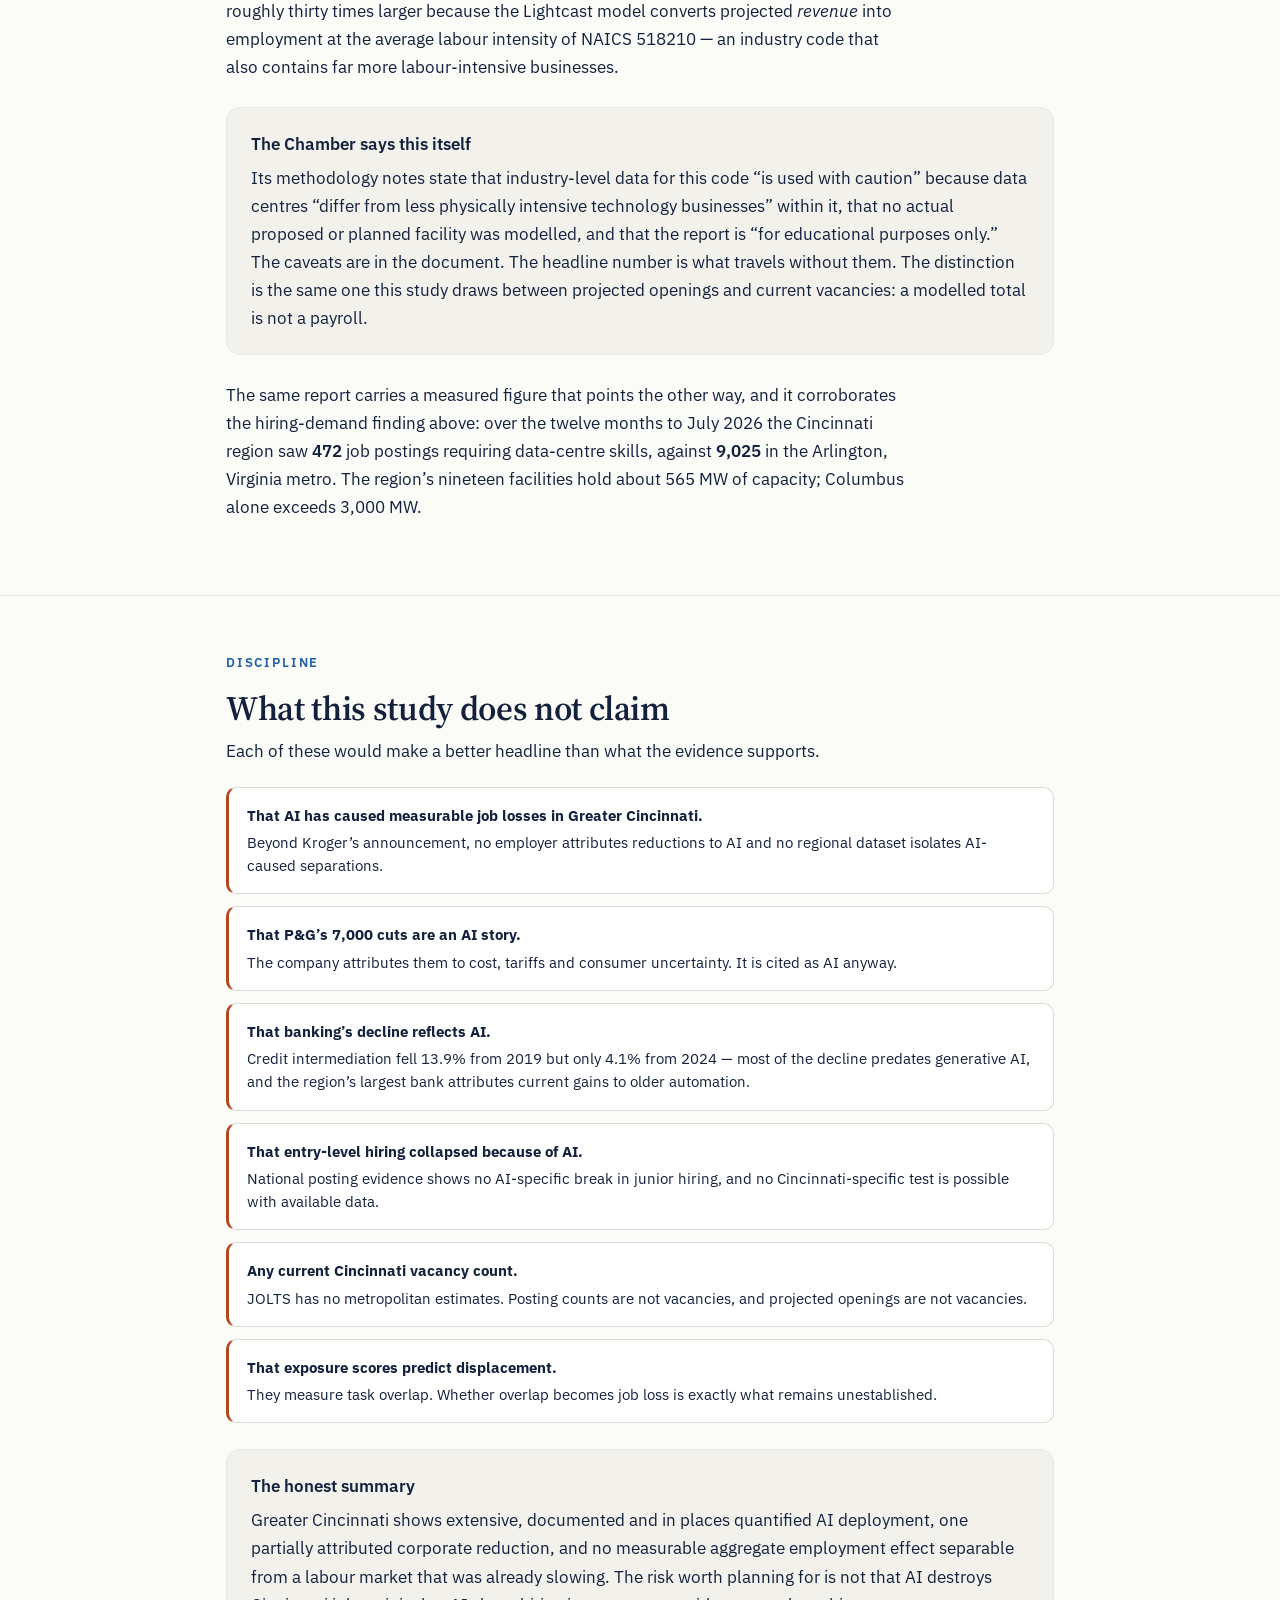
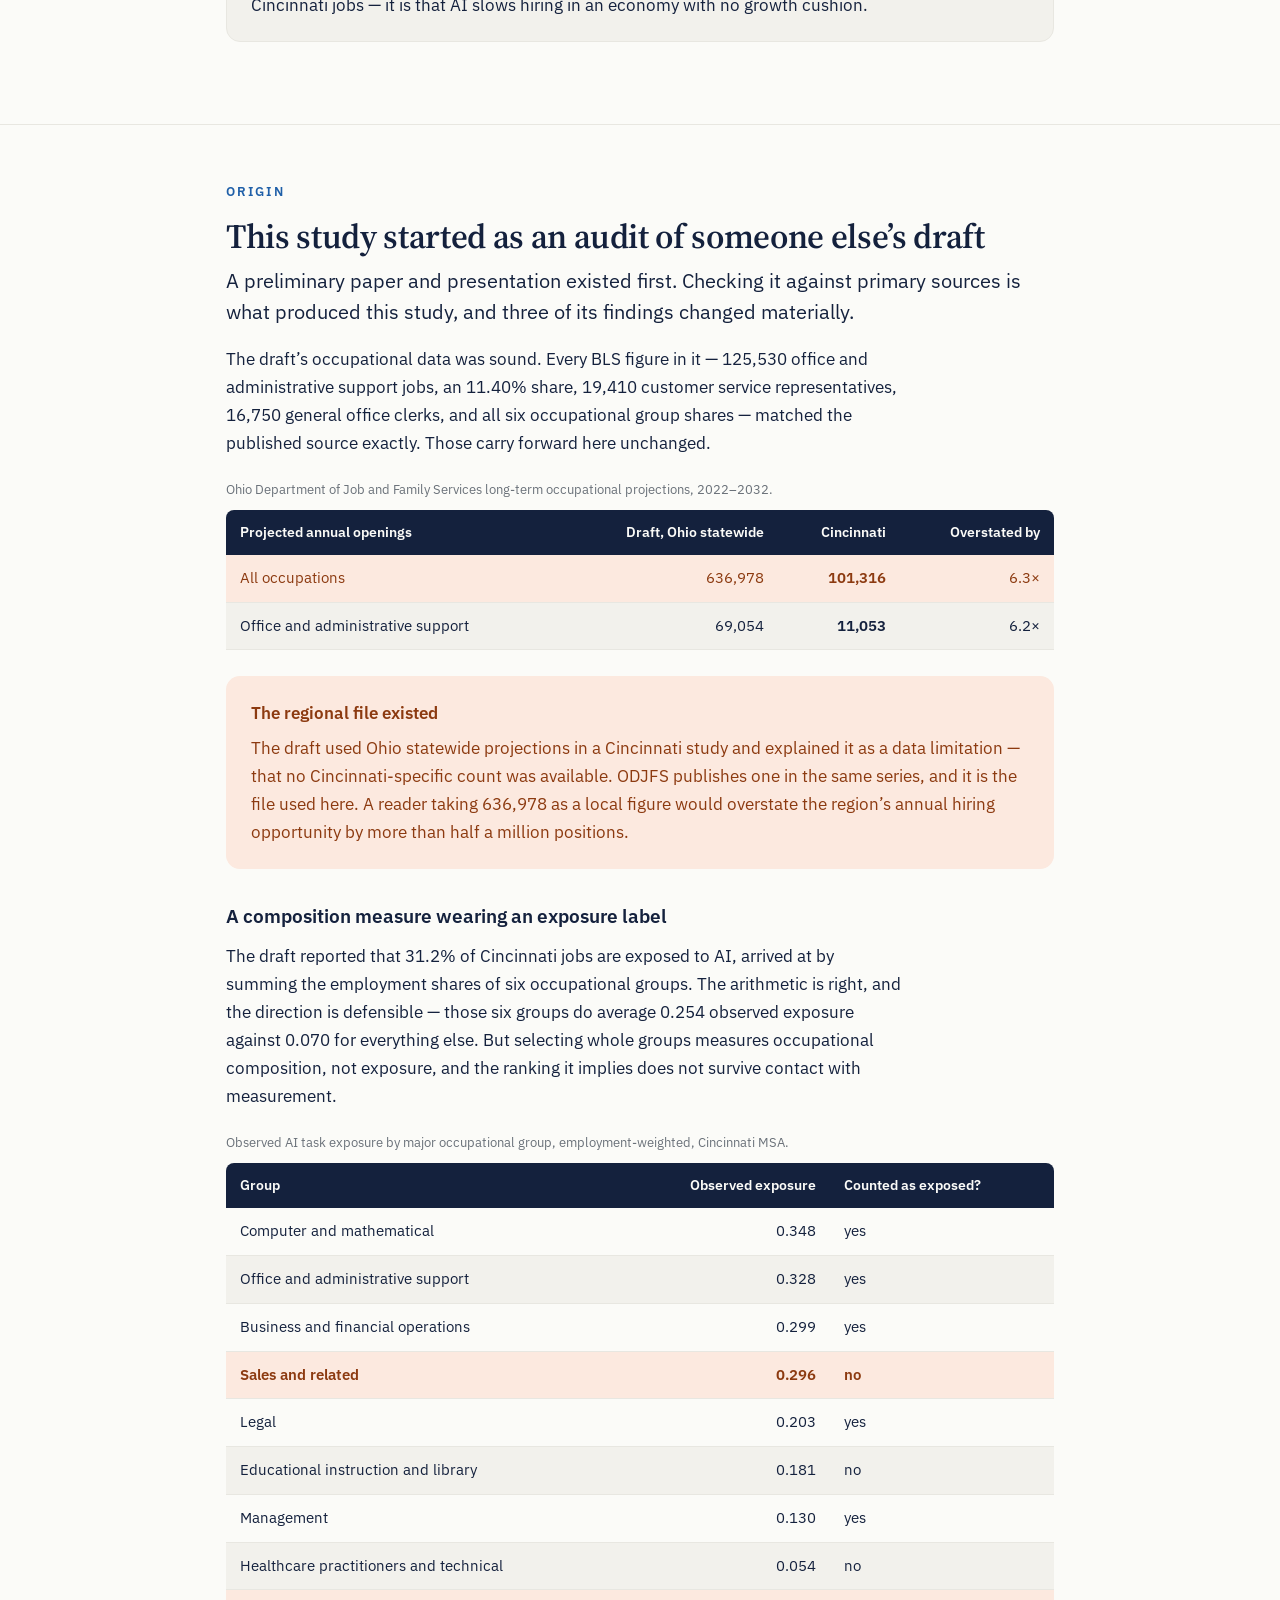
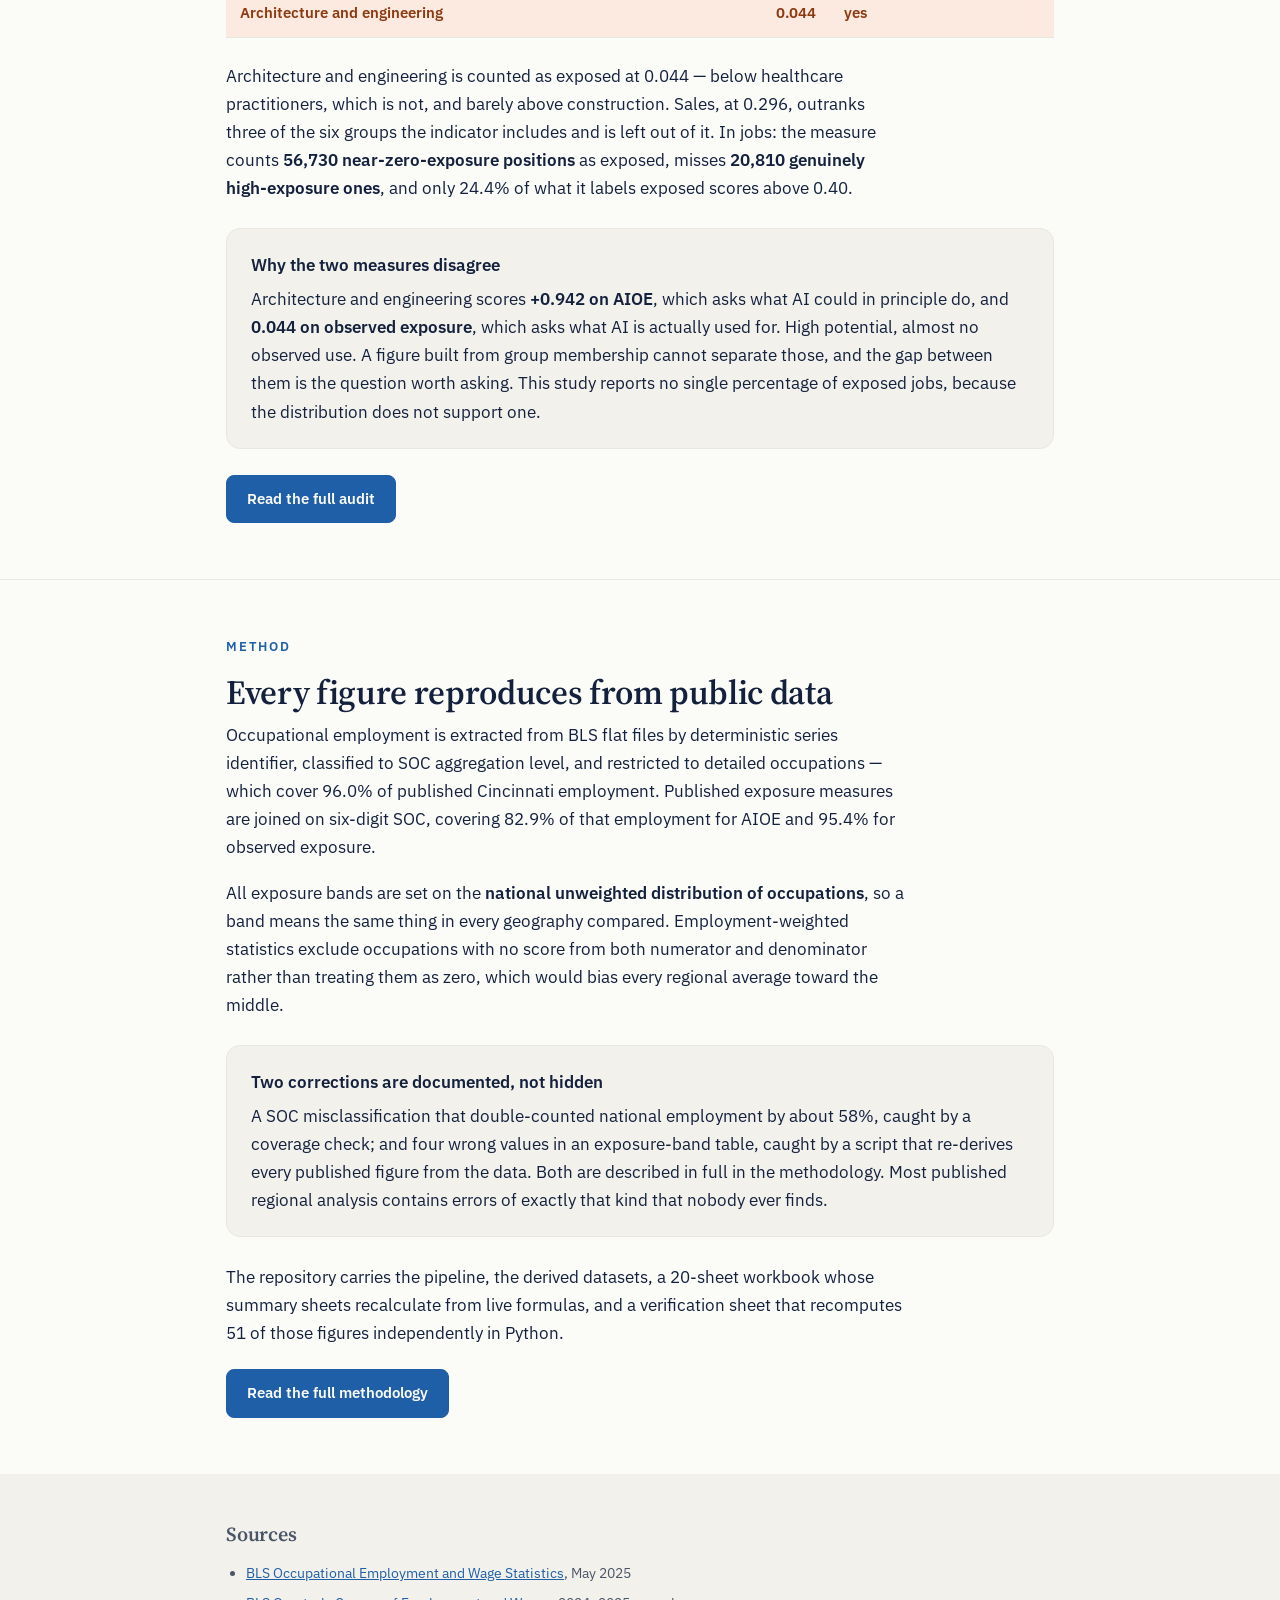
==== commit d4a1d36a: "Correct the claim about City of Cincinnati AI activity The previous commit said the City "has no loc" ====
--- a/docs/index.html
+++ b/docs/index.html
@@ -314,7 +314,30 @@
       <p><span class="h">The region&rsquo;s flagship economic report does not mention AI</span>The Cincinnati Regional Chamber&rsquo;s <em>State of the Region 2026</em>, published 15 October 2026, contains zero occurrences of &ldquo;artificial intelligence&rdquo;, &ldquo;automation&rdquo;, &ldquo;displacement&rdquo;, &ldquo;reskilling&rdquo; or &ldquo;upskilling&rdquo;. Neither does its 2024 regional labour market analysis. The one Chamber report that does discuss AI &mdash; the data-centre study published three days earlier &mdash; mentions it six times, every one about electricity demand and facility siting, none about employment.</p>
     </div>
 
-    <p>That is not a criticism of the Chamber, whose reports are careful and well sourced. It is a description of a gap: as of November 2026 no Cincinnati institution has published a workforce analysis of AI. The Cincinnati AI Catalyst has proposed a ten-metric framework to fill it, and RUDI has announced a regional AI readiness index, but neither has published results. That absence is the reason this study exists.</p>
+    <p>That is not a criticism of the Chamber, whose reports are careful and well sourced. It is a description of one specific gap, and the gap is narrower than it first appears: a great deal is happening on AI in Cincinnati. What is missing is measurement.</p>
+
+    <div class="scroll">
+      <table>
+        <caption>Local AI activity as of November 2026. None of it includes a published analysis of what AI is doing to regional employment.</caption>
+        <thead><tr><th>Who</th><th>What exists</th><th>What it measures</th></tr></thead>
+        <tbody>
+          <tr><td>City of Cincinnati</td><td>A regional AI task force led by Mayor Aftab Pureval, County Clerk of Courts Pavan Parikh and the City&rsquo;s director of performance and data analytics, chaired by Rob Richardson of Disruption Now, with Cincinnati Children&rsquo;s, P&amp;G and the University of Cincinnati among its members. It has drafted policy recommendations and pilot proposals.</td><td class="num">&mdash;</td></tr>
+          <tr><td>City of Cincinnati</td><td>8 June 2026 proclaimed AI Day, presented by Councilmember Meeka Owens for the Mayor and Council</td><td class="num">&mdash;</td></tr>
+          <tr><td>JobsOhio and the Enterprise Technology Association</td><td>AI Ready Ohio free certification &mdash; about 1,209 certificates awarded in Cincinnati in 2026, more than 2,000 statewide</td><td>Training delivered, not its effect on employment</td></tr>
+          <tr><td>State of Ohio</td><td>June 2026 sector-partnership awards of more than $5 million, including a Hamilton County partnership covering manufacturing, advanced mobility, AI and engineering</td><td class="num">&mdash;</td></tr>
+          <tr><td>Cincinnati AI Catalyst</td><td>A ten-metric regional framework</td><td>Every value reads <em>Baseline TBD</em></td></tr>
+          <tr><td>RUDI</td><td>A Greater Cincinnati AI Readiness Index</td><td>Announced; no findings, method or sample published</td></tr>
+        </tbody>
+      </table>
+    </div>
+
+    <p>So the region is acting on AI, funding training and proclaiming days for it. What no Cincinnati institution has published is an analysis of what AI is doing to regional employment. That absence is the reason this study exists.</p>
+
+    <div class="note warn">
+      <p><span class="h">The one public assessment of the City&rsquo;s AI readiness has no method behind it</span>Cincinnati has been widely reported as scoring a <strong>D-minus</strong> on AI readiness. That grade was given verbally at a May 2026 committee meeting by the task force chair, when Councilman Seth Walsh asked him on the spot to grade the city from A to F on its <em>willingness to embrace AI</em>. There is no index, no survey and no methodology behind it, and the person grading the city was the person requesting at least $200,000 from it. Council took no funding vote, and neither the task force nor a training lab appears in the approved FY2026&ndash;2027 budget. None of that makes the grade wrong. It makes it an opinion, and it is now circulating as a measurement &mdash; which is the same failure this study was written to avoid.</p>
+    </div>
+
+    <p>One more thing is worth recording, because it is the premise this study tests. Vice Mayor Jan-Michele Lemon Kearny told that meeting: &ldquo;This is really important because it creates jobs, and we know we&rsquo;re going to lose some jobs to AI. We want that net gain of jobs.&rdquo; No figure for Cincinnati job losses to AI was presented at the meeting, and this study finds none in the data either. The belief is reasonable and may turn out to be right. It is not, at present, a measured fact.</p>
 
     <h3>Where an independent source agrees</h3>
     <p>REDI Cincinnati benchmarks the region against 39 peer metros and reports that &ldquo;only 3 percent of Cincinnati workers are employed in computer and math positions,&rdquo; placing the region 27th of 40 on technology-sector employment share. That is drawn from Lightcast data for 2022 Q2.</p>
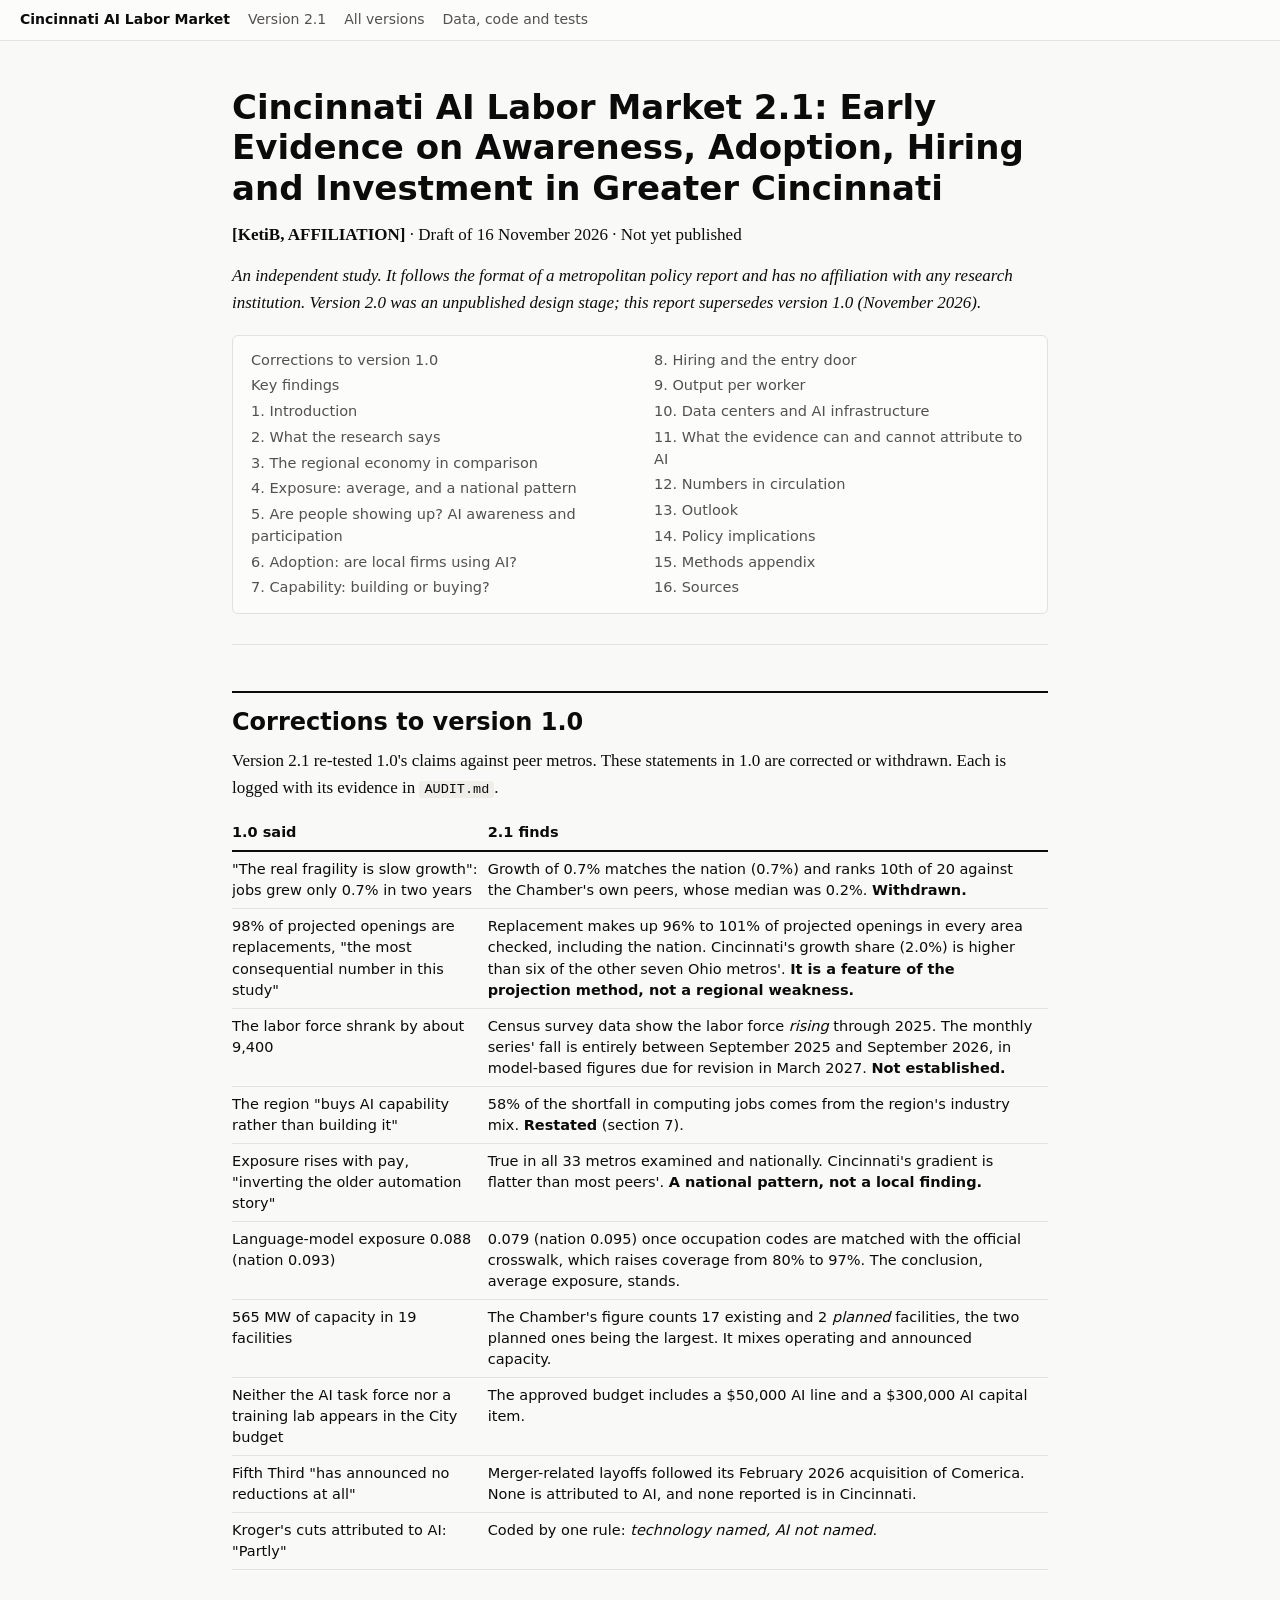
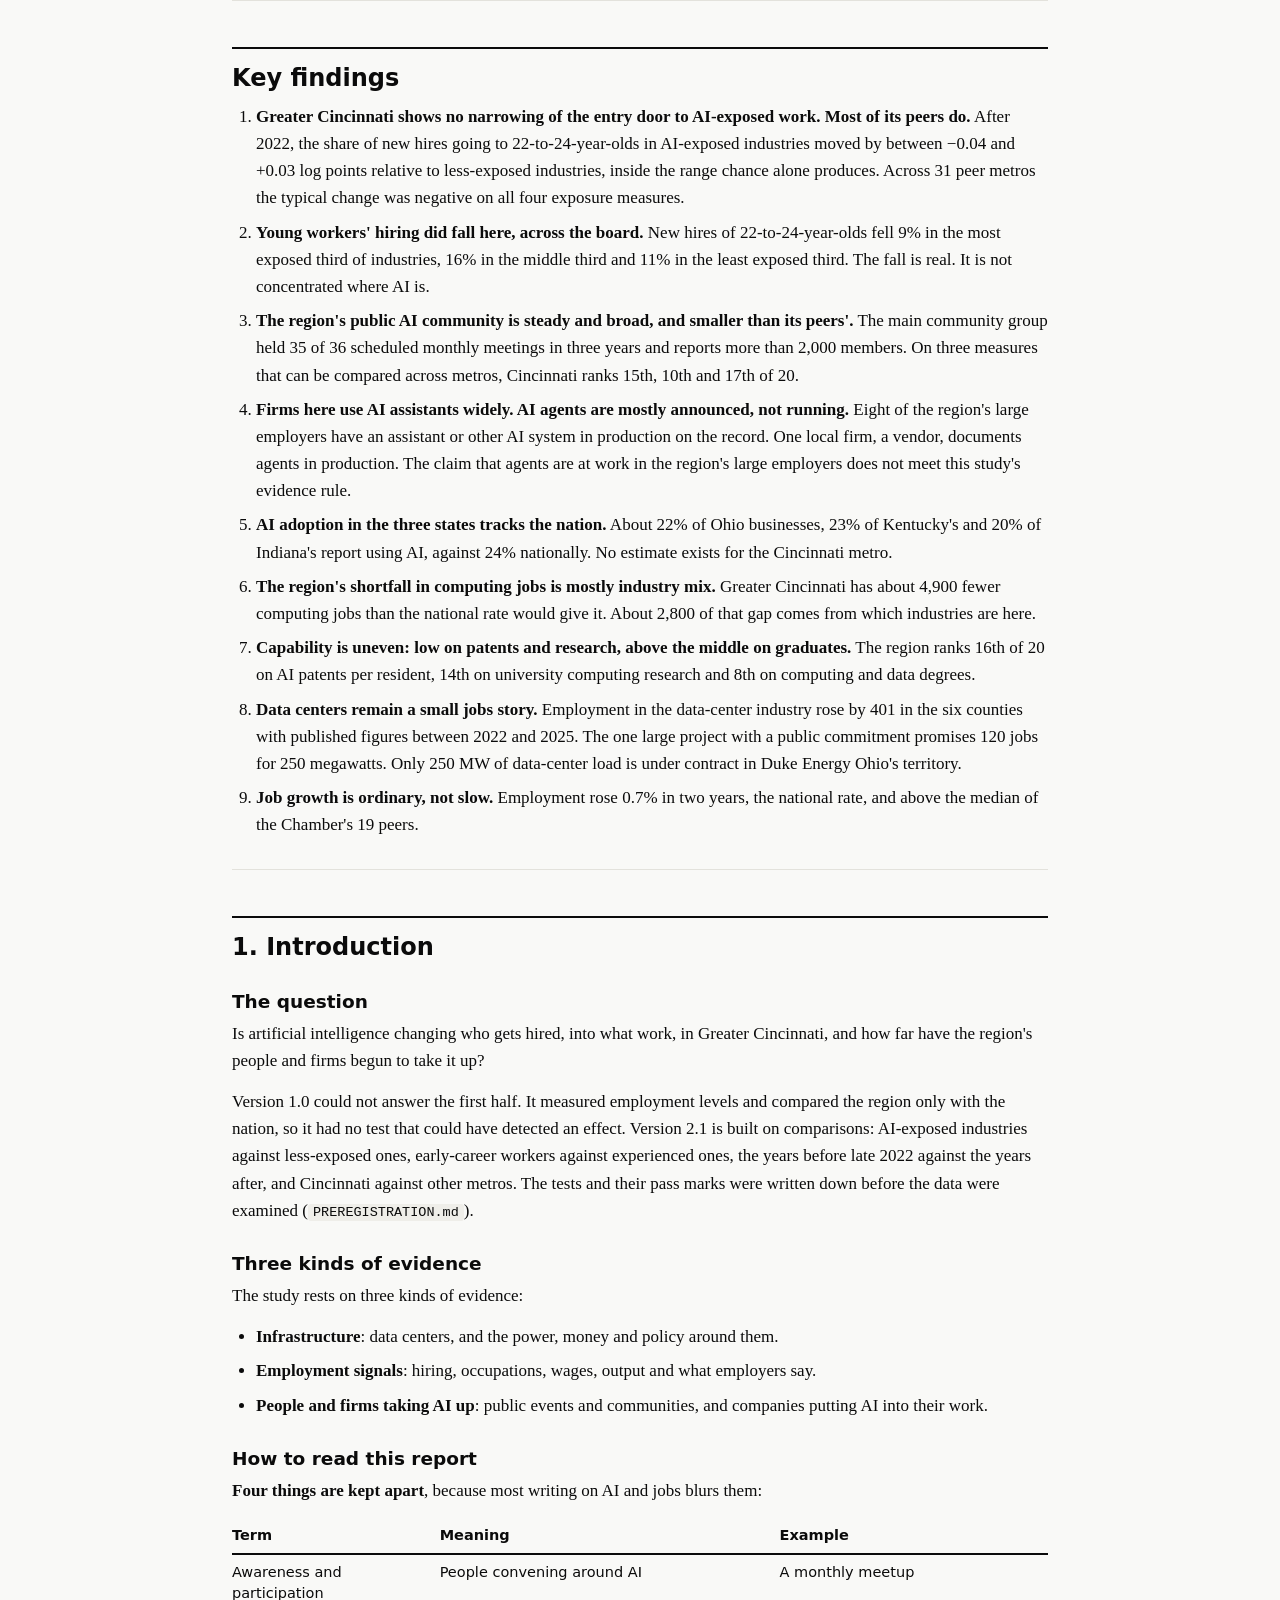
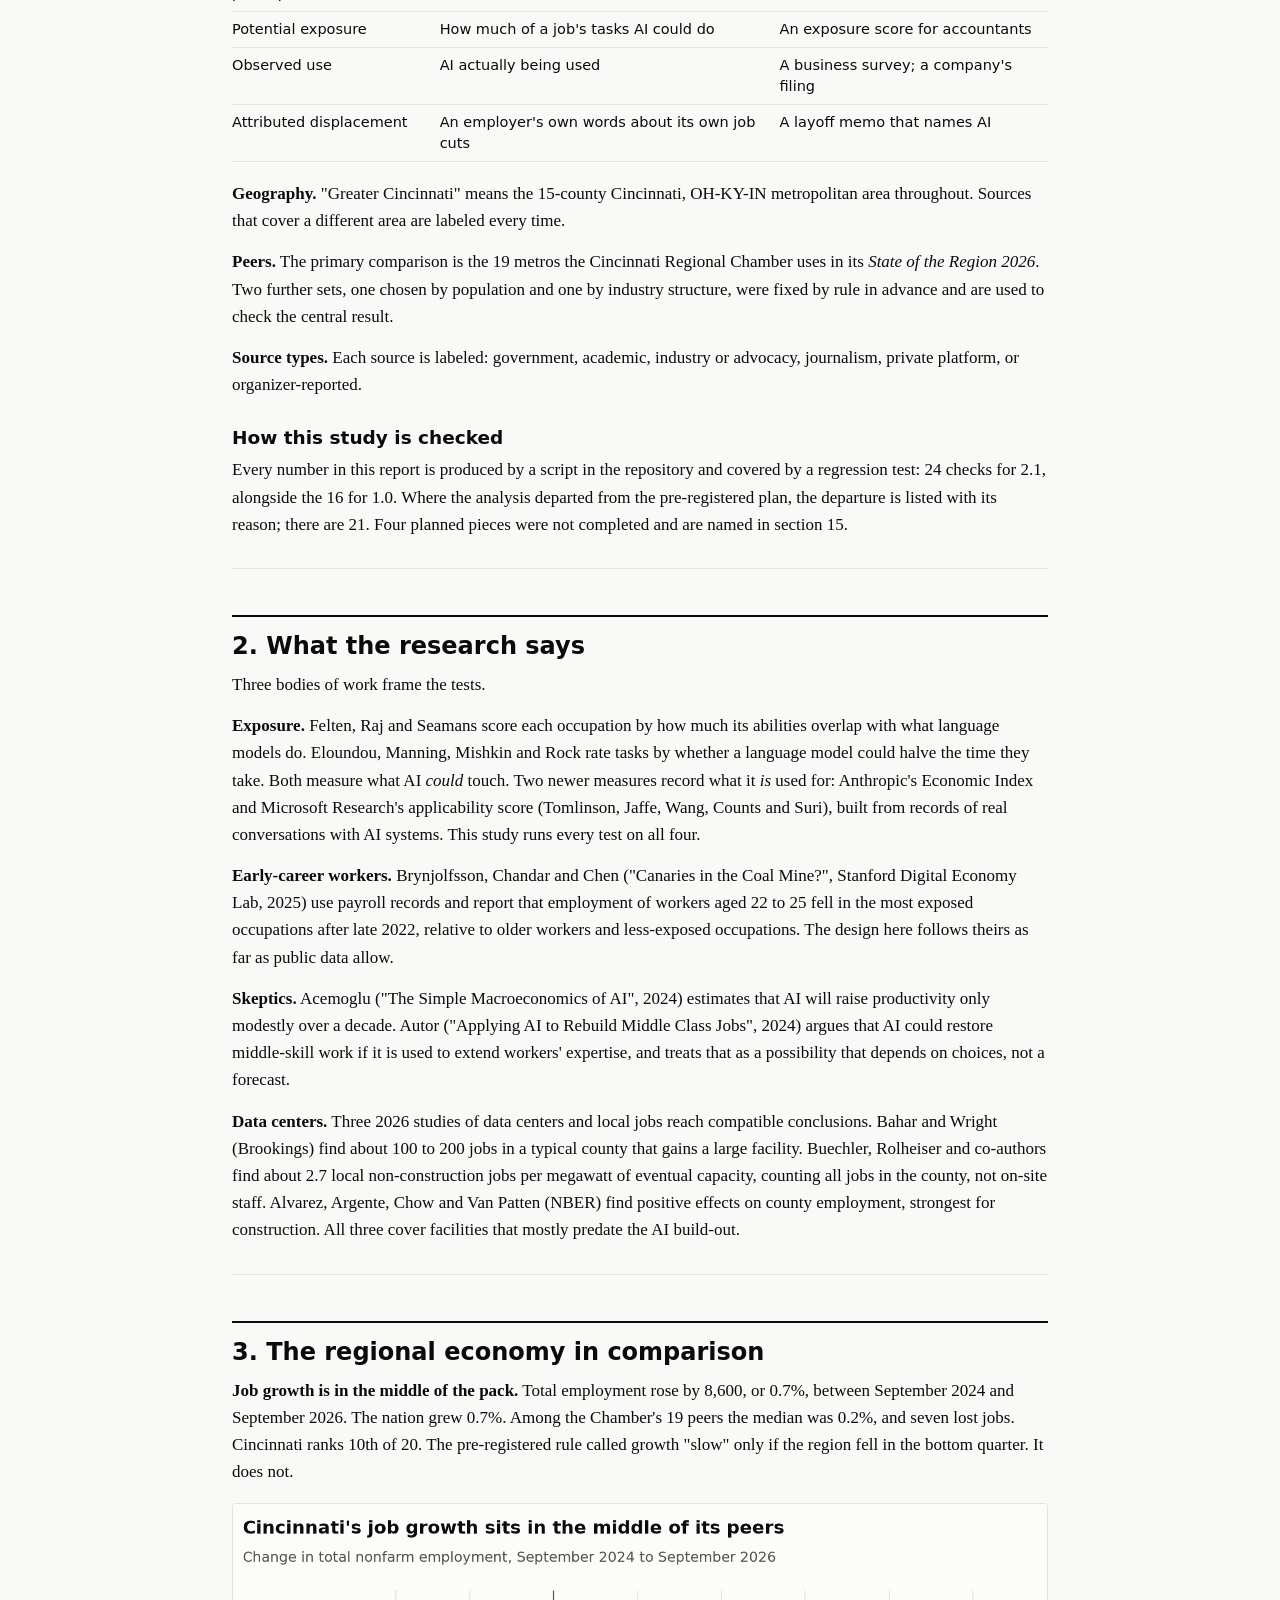
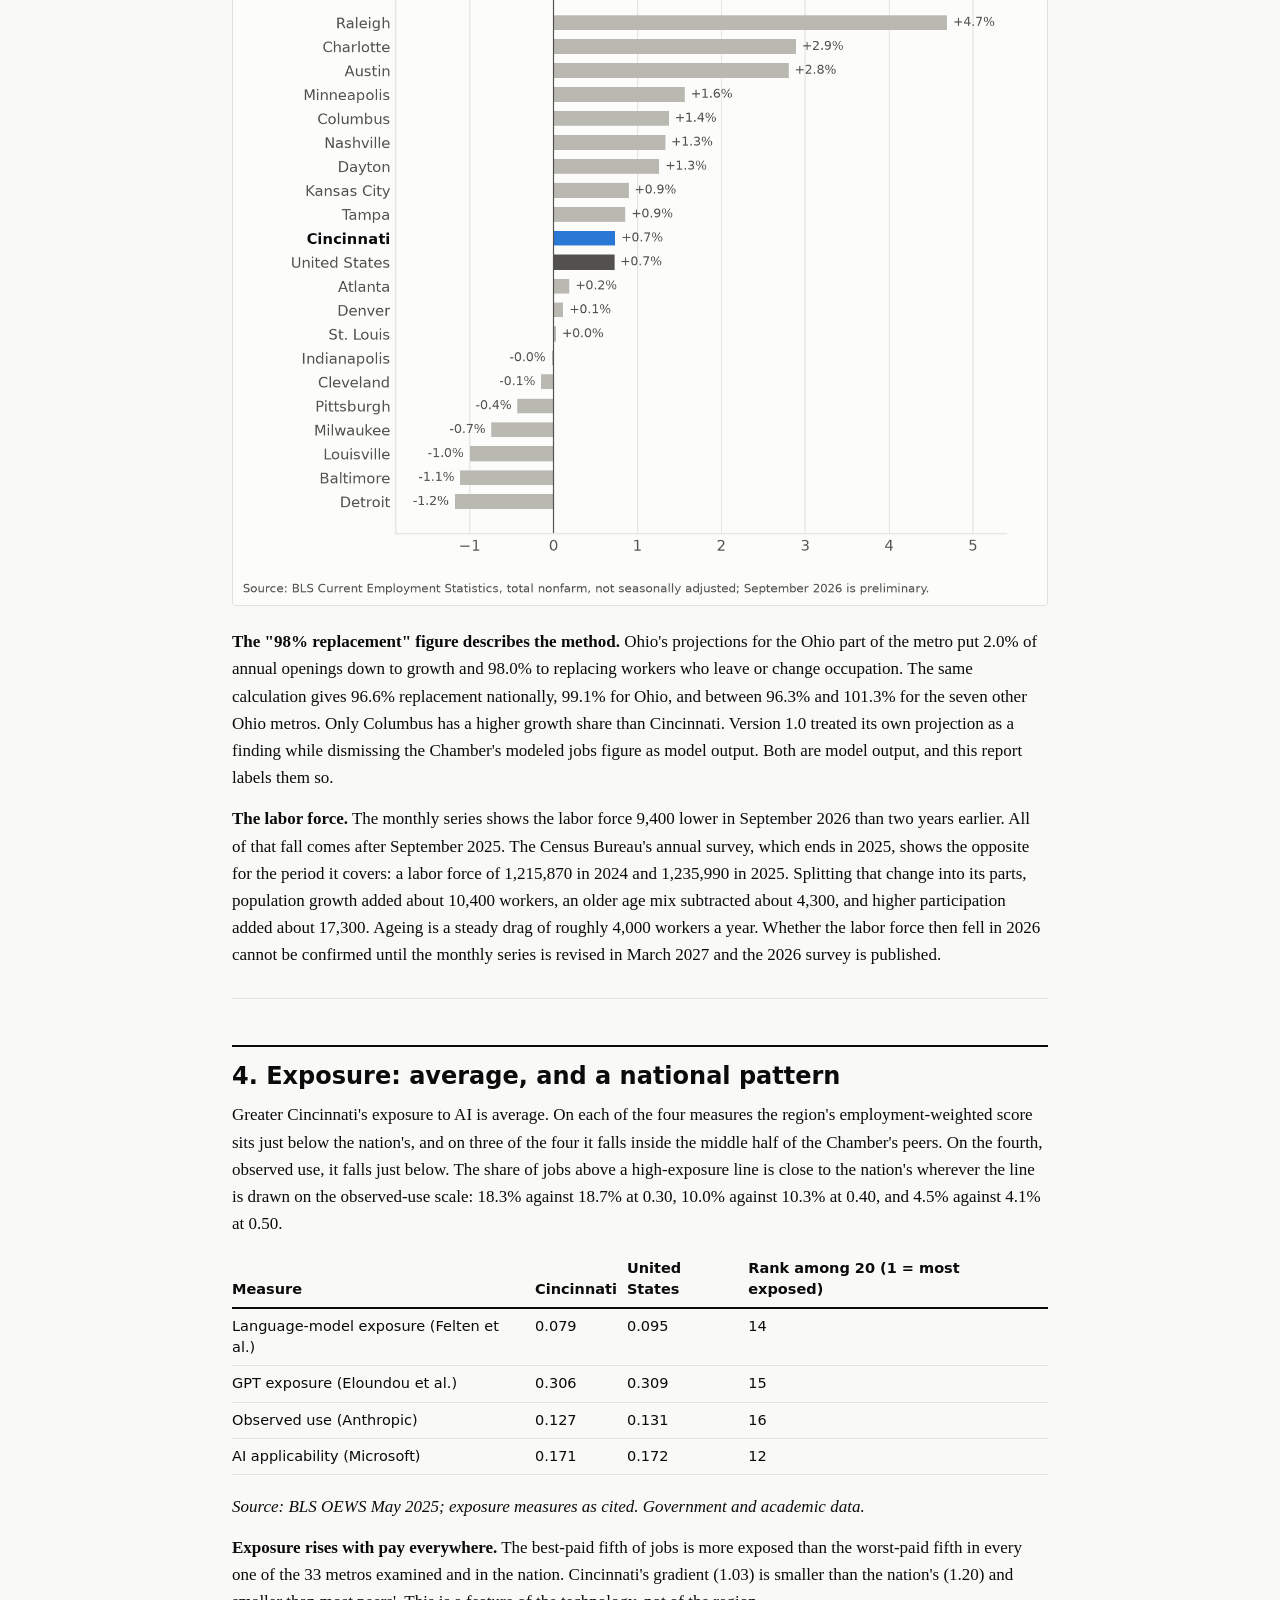
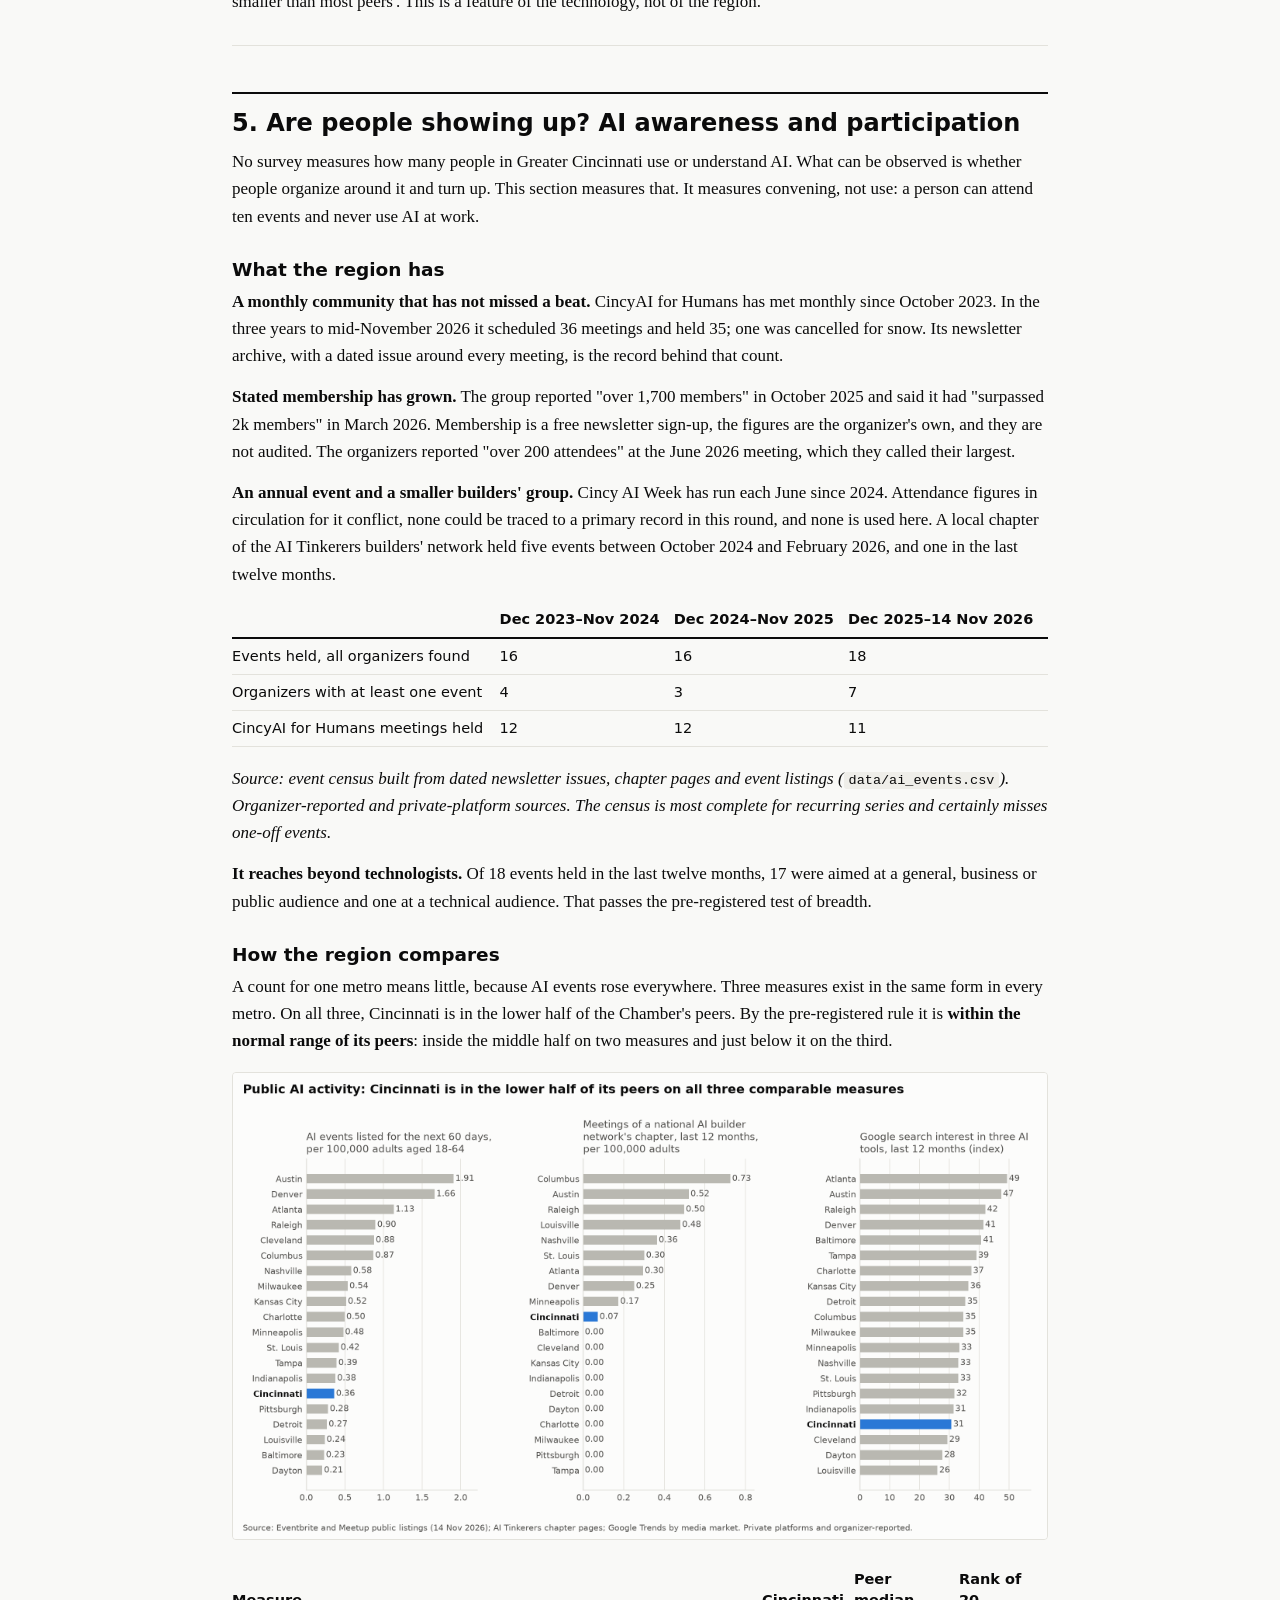
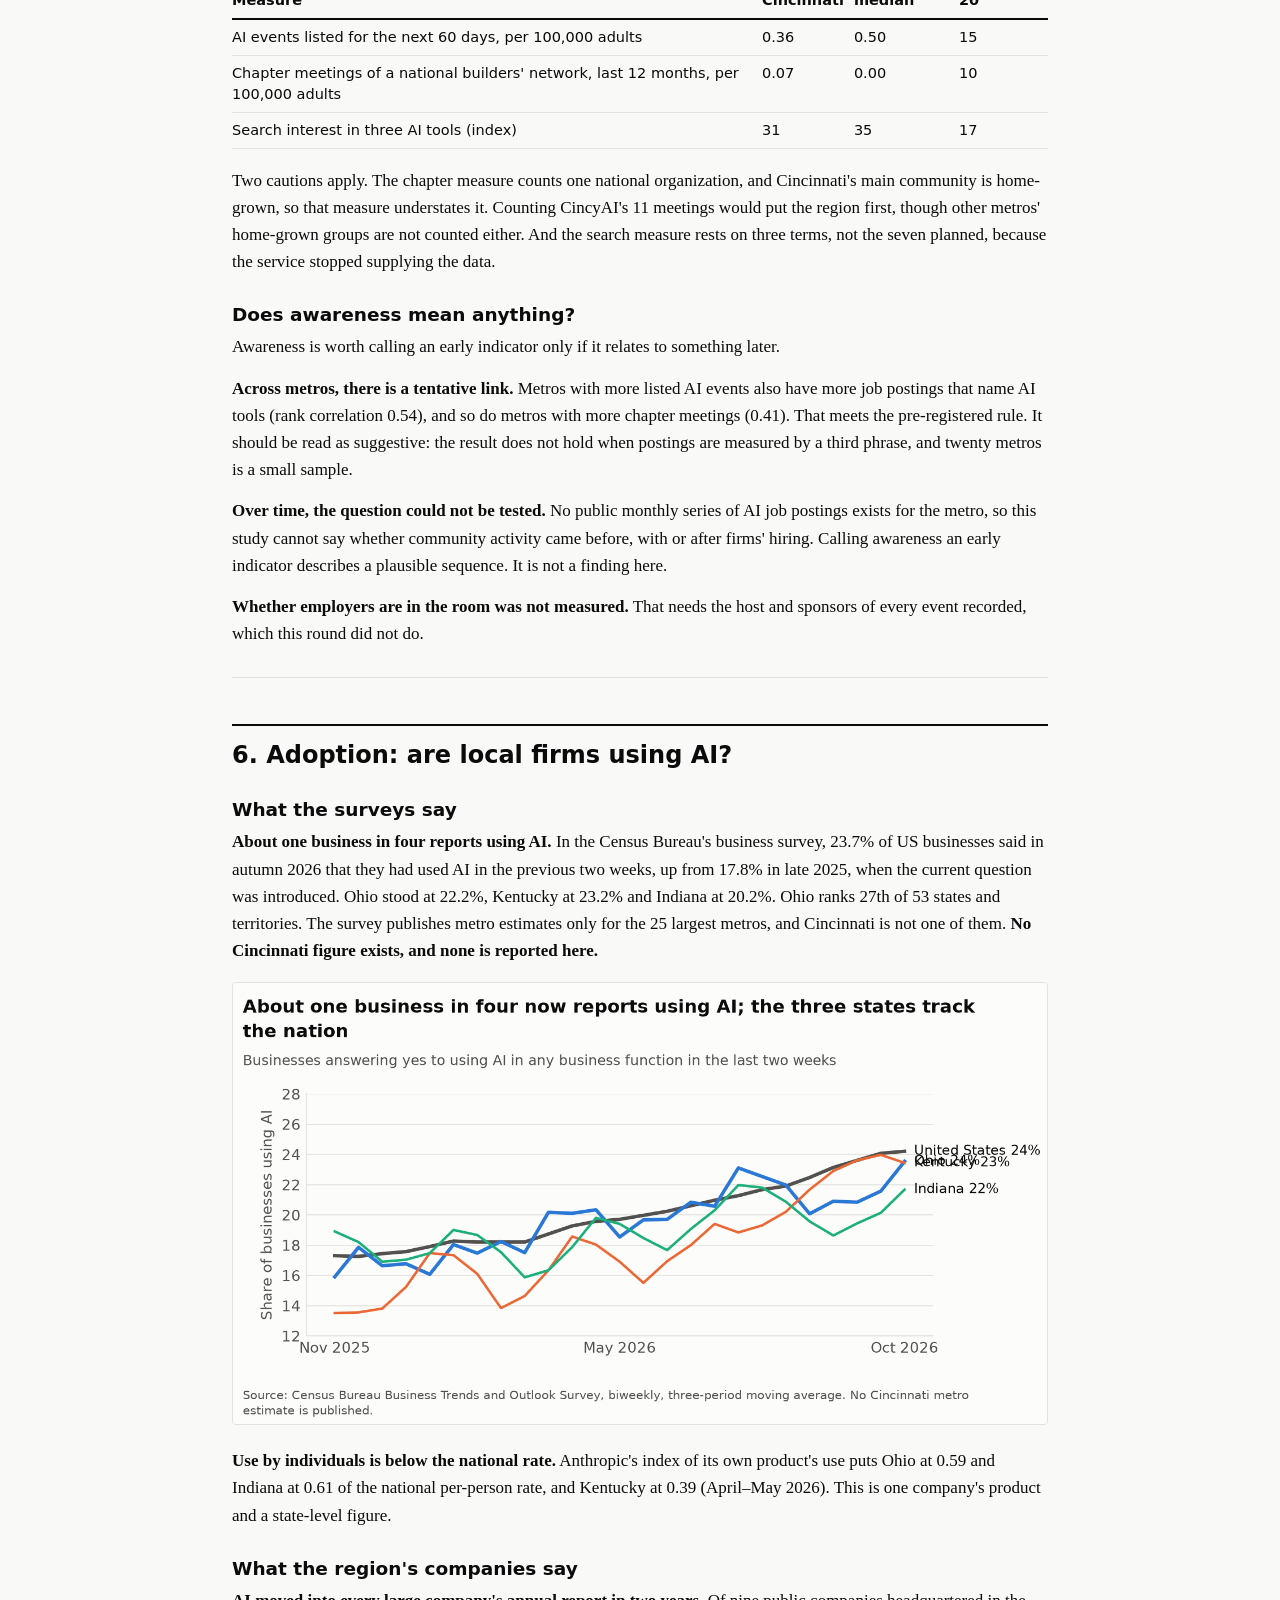
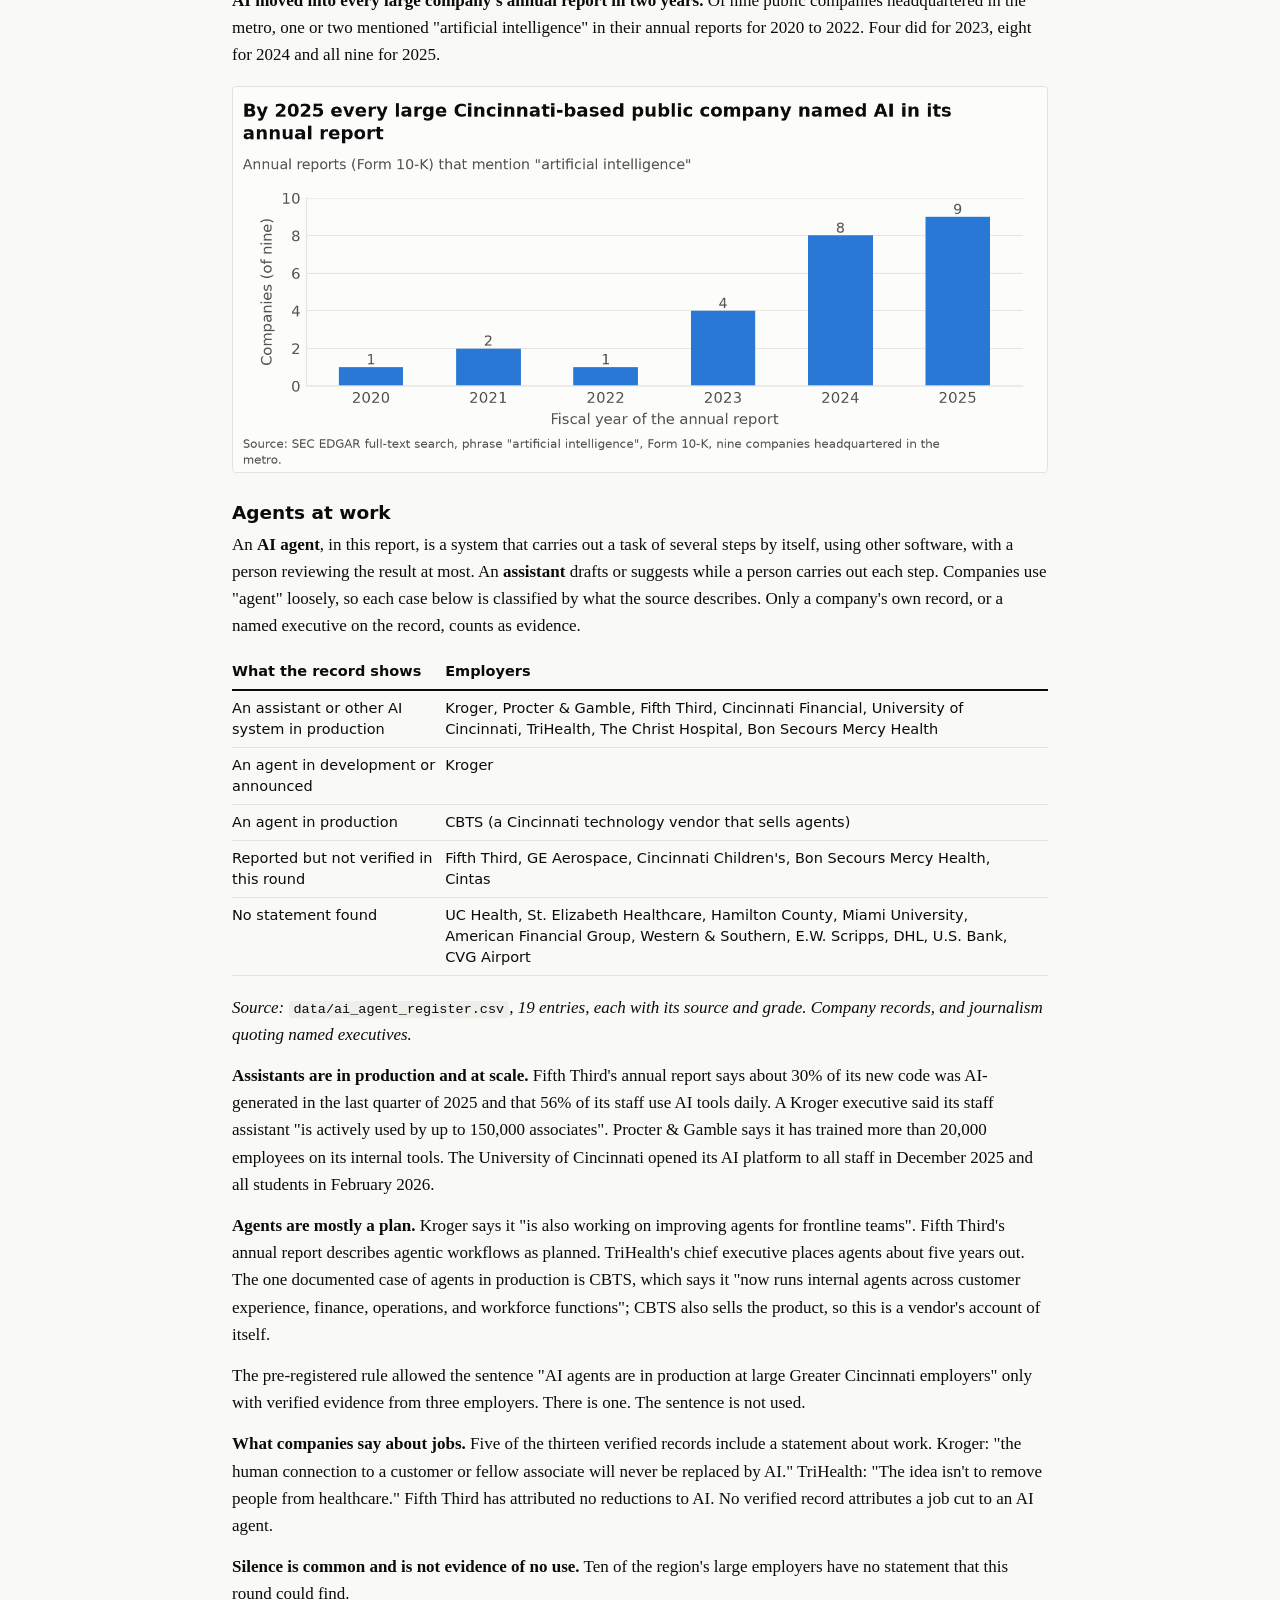
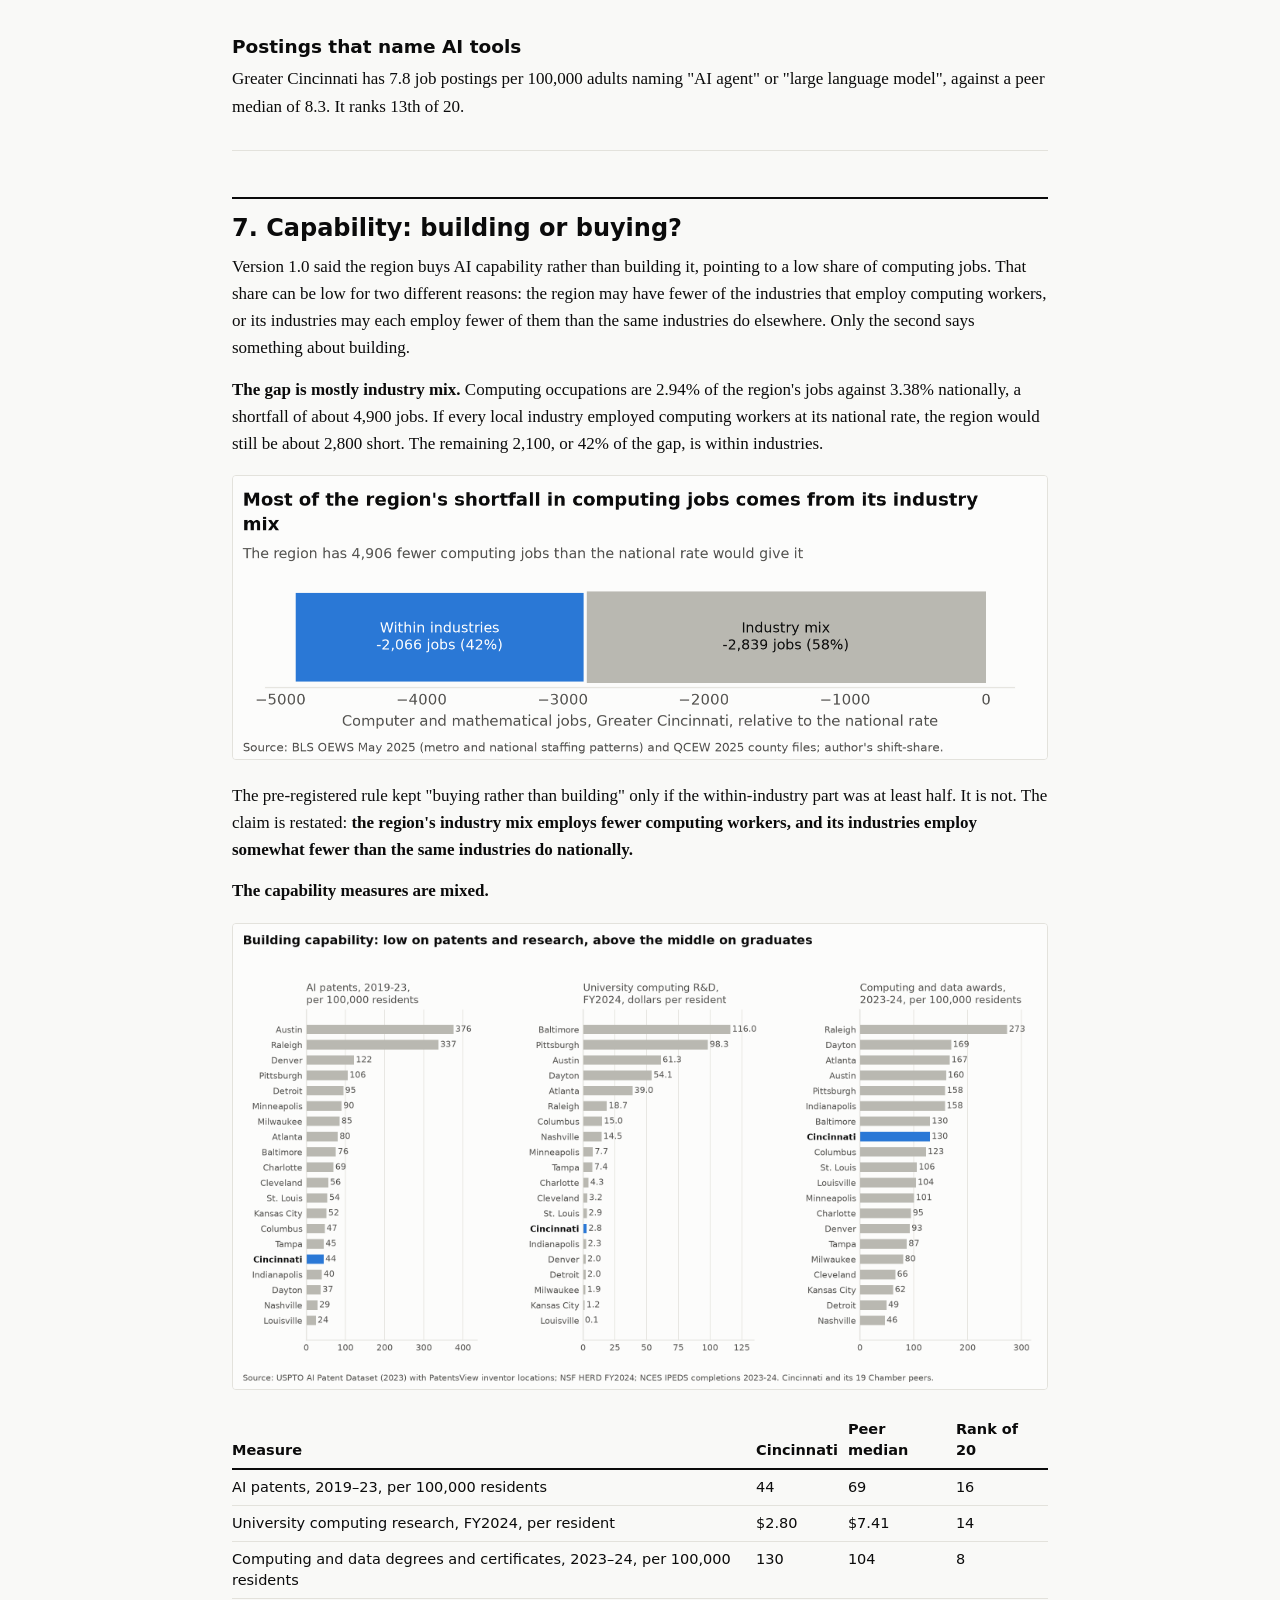
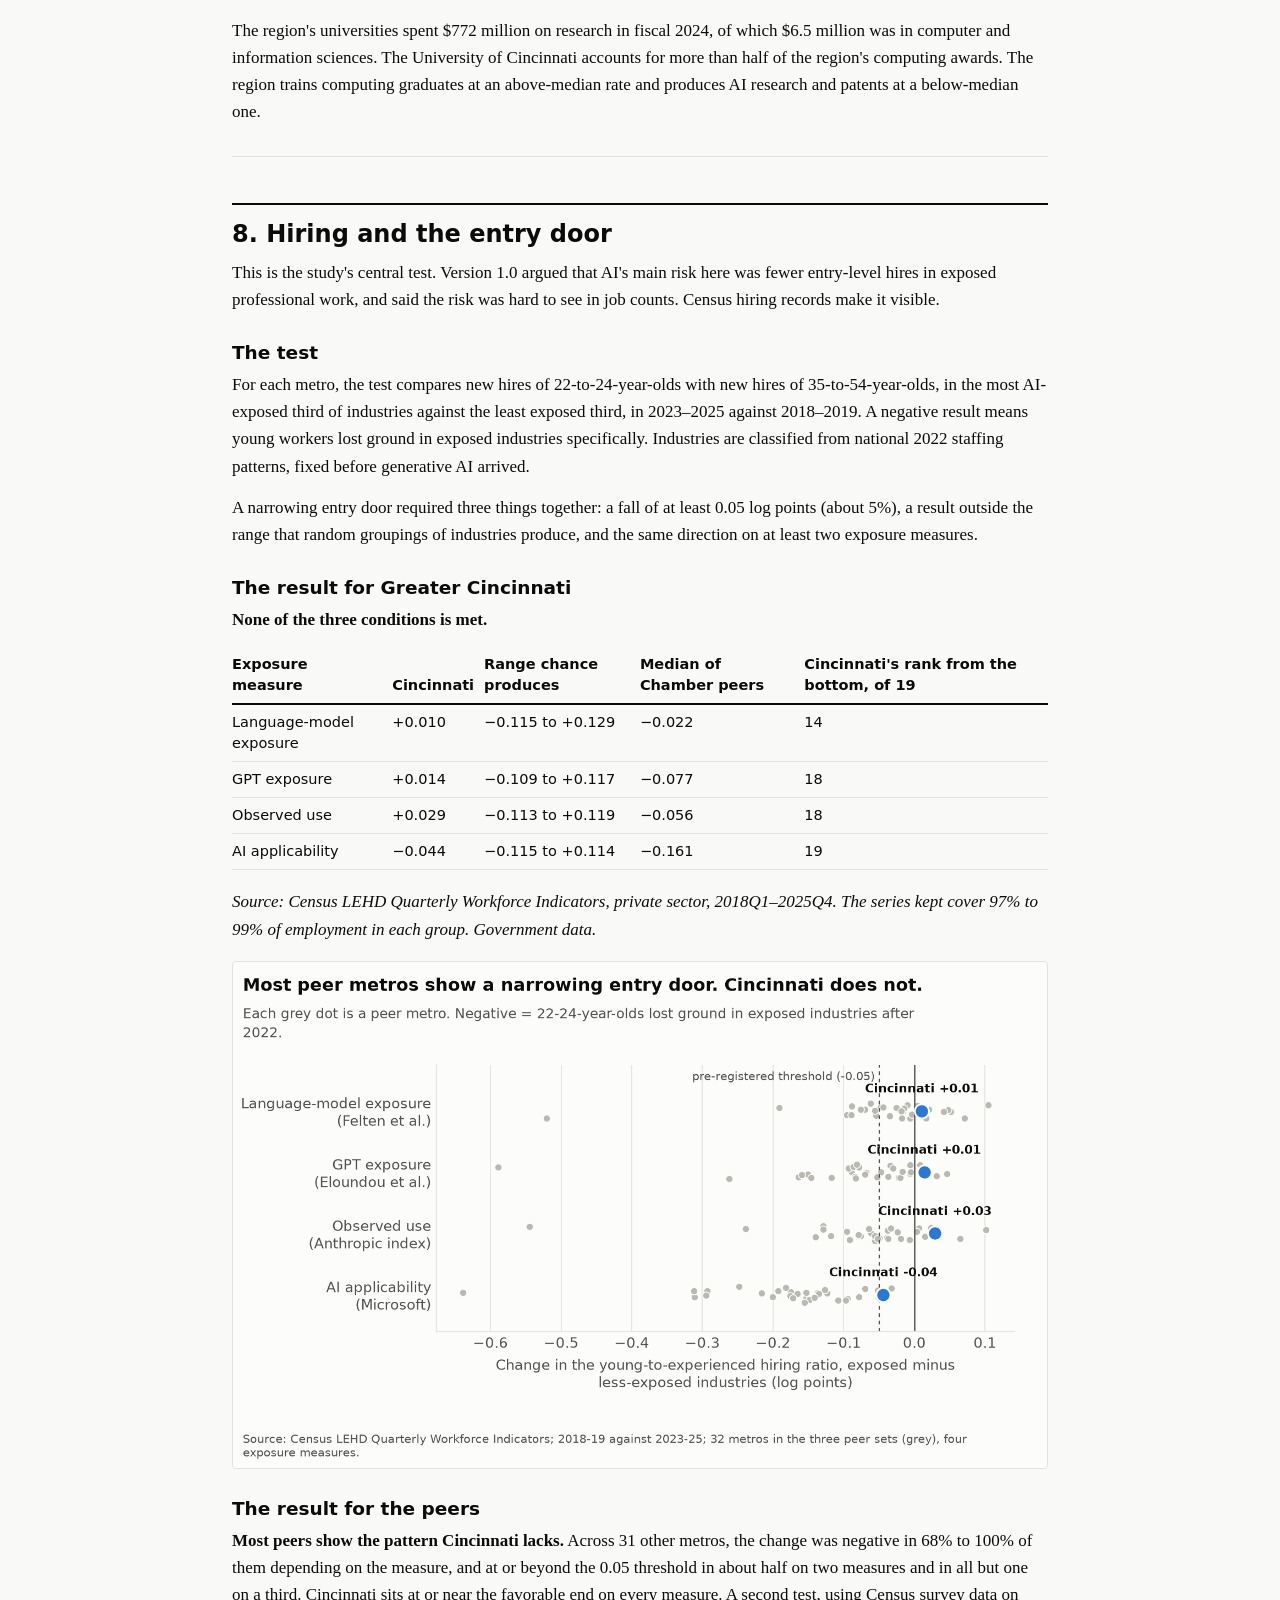
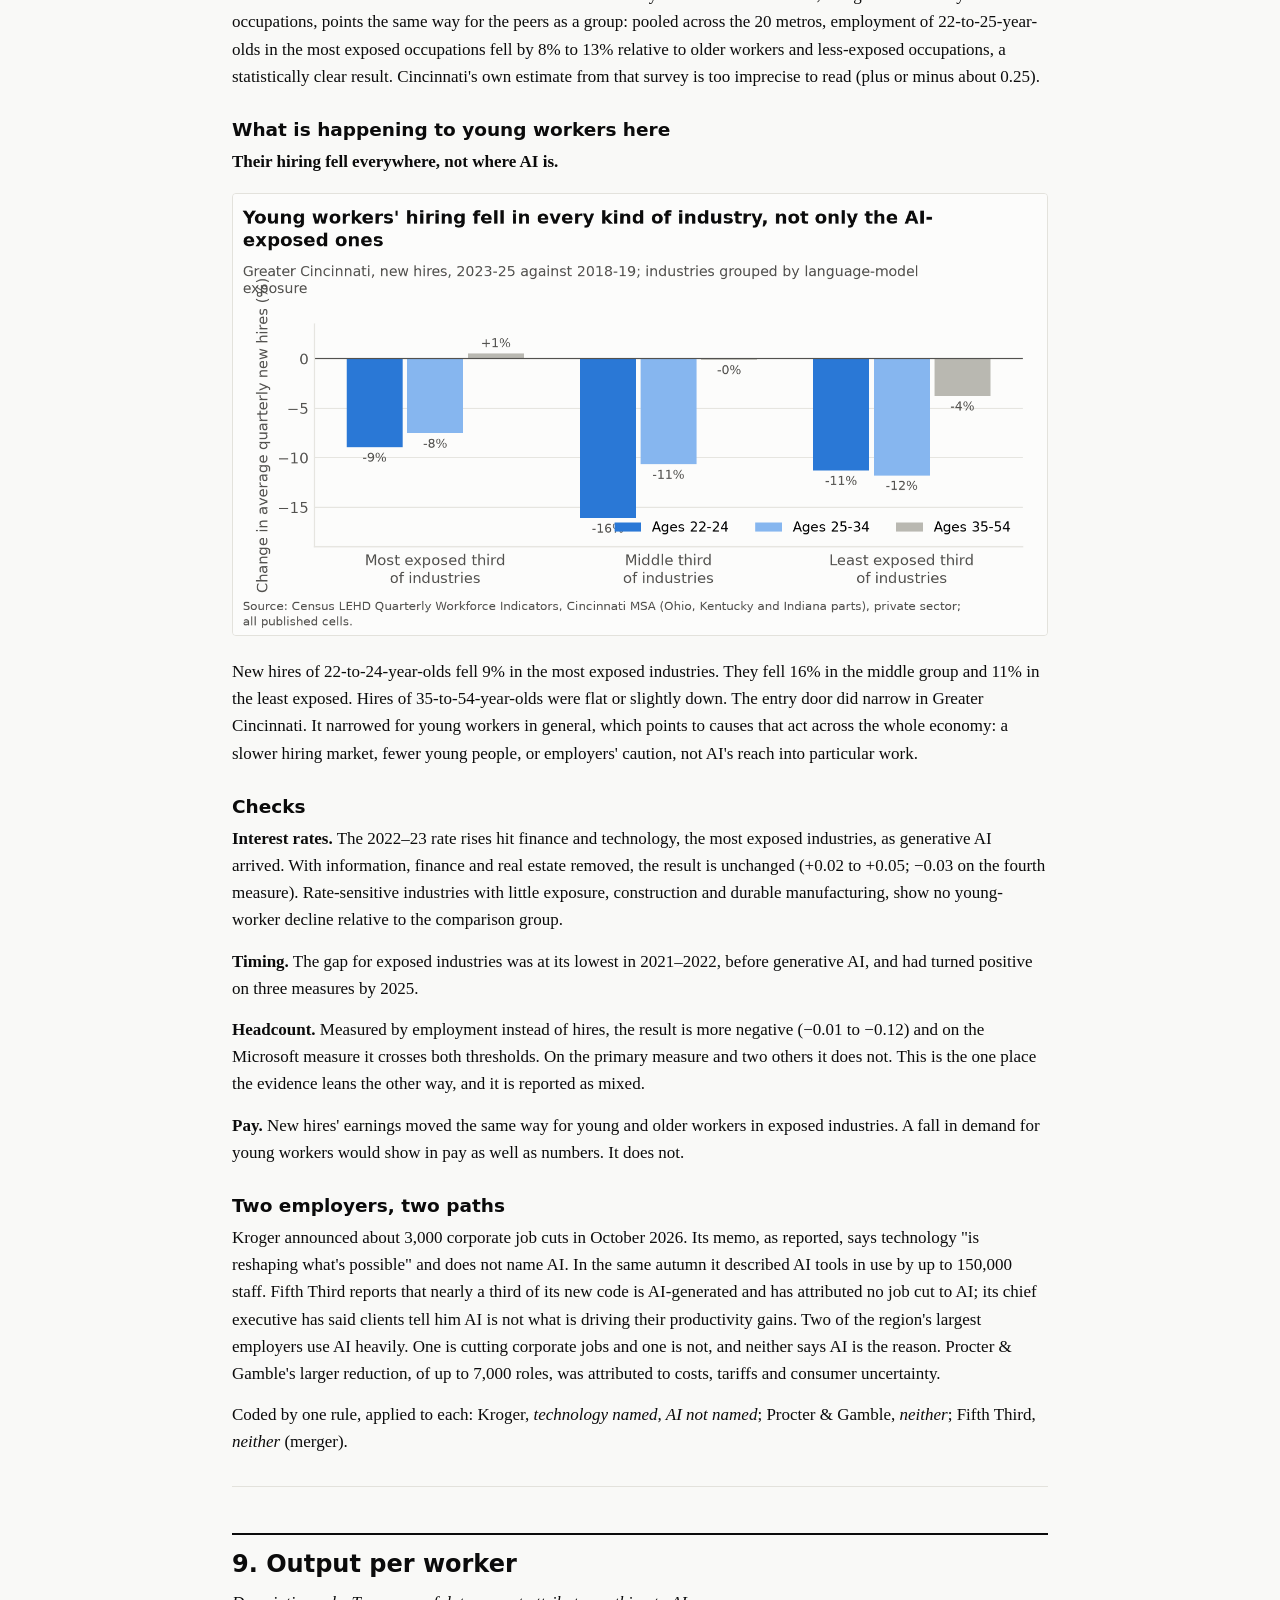
==== commit dceb13d5: "Add 2.1 deck outline, dataset workbook and site build; archive the 1.0 site under docs/v1.0 Nothing " ====
--- a/docs/index.html
+++ b/docs/index.html
@@ -1,492 +1,200 @@
 <!doctype html>
-<html lang="en">
-<head>
-<meta charset="utf-8">
-<meta name="viewport" content="width=device-width, initial-scale=1">
-<title>AI and the Greater Cincinnati Labor Market</title>
-<meta name="description" content="An independent study of how AI adoption is affecting employment, occupational demand and workforce requirements in the Cincinnati OH-KY-IN metropolitan area.">
-<link rel="preconnect" href="https://fonts.googleapis.com">
-<link rel="preconnect" href="https://fonts.gstatic.com" crossorigin>
-<link rel="stylesheet" href="https://fonts.googleapis.com/css2?family=IBM+Plex+Sans:wght@400;500;600;700&family=Source+Serif+4:opsz,wght@8..60,400;8..60,600;8..60,700&display=swap">
-<link rel="stylesheet" href="study.css">
-</head>
-<body>
-
-<header class="masthead">
-  <div class="wrap">
-    <p class="eyebrow">Independent regional economic research</p>
-    <h1>AI and the Greater Cincinnati Labor Market</h1>
-    <p class="standfirst">Cincinnati&rsquo;s occupational mix is almost exactly as exposed to AI as the nation&rsquo;s. The region&rsquo;s distinctive risk is not unusual exposure &mdash; it is a labour market with almost no job creation to absorb a shock.</p>
-    <div class="actions">
-      <a class="btn btn-primary" href="https://github.com/ketibak-ai/cincinnati-ai-labor-market">Data, scripts &amp; methodology</a>
-      <a class="btn" href="Cincinnati_AI_Labor_Market_Dataset.xlsx">Download the workbook (XLSX)</a>
-    </div>
-    <div class="meta">
-      <span><b>Geography</b> Cincinnati OH&ndash;KY&ndash;IN MSA</span>
-      <span><b>Occupations</b> May 2025</span>
-      <span><b>Employment</b> Sept 2024 &ndash; Sept 2026</span>
-      <span><b>Published</b> November 2026</span>
-    </div>
-  </div>
-</header>
-
-<main>
-
-<section>
-  <div class="wrap">
-    <p class="kicker">The findings</p>
-    <h2>Four numbers carry the study</h2>
-    <p class="lede">Each is computed from primary government data and reproduces from the published scripts.</p>
-
-    <div class="stats">
-      <div class="stat">
-        <p class="n">0.005</p>
-        <p class="l">standard deviations</p>
-        <p class="d">The gap between Cincinnati&rsquo;s generative-AI exposure and the national average. The region is ordinary.</p>
-      </div>
-      <div class="stat">
-        <p class="n">98.0%</p>
-        <p class="l">of openings are churn</p>
-        <p class="d">Just 2,074 of 101,316 projected annual openings come from growth. The rest exist because someone leaves.</p>
-      </div>
-      <div class="stat">
-        <p class="n">0.87</p>
-        <p class="l">computing location quotient</p>
-        <p class="d">13% fewer computer and maths jobs than the metro&rsquo;s size implies. AI capability is bought, not built.</p>
-      </div>
-      <div class="stat">
-        <p class="n">+0.7%</p>
-        <p class="l">total jobs since 2024</p>
-        <p class="d">8,600 jobs added in two years across a metro of 1.18 million. Observed, not projected.</p>
-      </div>
-    </div>
-  </div>
-</section>
-
-<section>
-  <div class="wrap">
-    <p class="kicker">Before any figure</p>
-    <h2>Four different geographies are called &ldquo;Cincinnati&rdquo;</h2>
-    <p>They differ by about 194,000 jobs. Mixing them is the most common way regional AI analysis goes wrong, and one of the four is actively mislabelled.</p>
-
-    <div class="scroll">
-      <table>
-        <thead><tr><th>Geography</th><th>What it covers</th><th class="num">Employment</th></tr></thead>
-        <tbody>
-          <tr><td>Cincinnati OH&ndash;KY&ndash;IN MSA</td><td>Full metro, three states</td><td class="num">1,101,030</td></tr>
-          <tr><td>MSA covered employment</td><td>Same area, UI-insured jobs</td><td class="num">1,096,580</td></tr>
-          <tr><td>Core seven counties</td><td>4 Ohio + 3 Northern Kentucky</td><td class="num">1,056,205</td></tr>
-          <tr class="alert"><td>ODJFS &ldquo;Cincinnati MSA&rdquo;</td><td><strong>Ohio counties only</strong> &mdash; no Kentucky, no Indiana</td><td class="num">907,032</td></tr>
-        </tbody>
-      </table>
-    </div>
-
-    <div class="note warn">
-      <p><span class="h">The mislabel</span>Ohio publishes occupational projections titled &ldquo;Cincinnati Metropolitan Statistical Area&rdquo; which its own documentation equates to the Southwest Ohio JobsOhio region. Every projection in that file excludes Northern Kentucky and Indiana &mdash; roughly a sixth of the metro workforce &mdash; while carrying a title that says otherwise. Projections in this study are labelled Ohio-portion throughout.</p>
-    </div>
-  </div>
-</section>
-
-<section>
-  <div class="wrap">
-    <p class="kicker">Exposure</p>
-    <h2>Cincinnati sits within five thousandths of the national average</h2>
-    <p>Weighting every detailed occupation by its May 2025 employment produces one exposure score per geography. On every measure the metro is indistinguishable from the nation, and slightly <em>below</em> it on both generative-AI measures.</p>
-
-    <div class="scroll">
-      <table>
-        <caption>AIOE scores are standardised across occupations (mean 0, sd 1), so units are standard deviations. Observed exposure runs 0&ndash;1.</caption>
-        <thead><tr><th>Geography</th><th class="num">AIOE</th><th class="num">Language models</th><th class="num">Observed use</th></tr></thead>
-        <tbody>
-          <tr><td>Cincinnati MSA</td><td class="num">0.032</td><td class="num">0.088</td><td class="num">0.127</td></tr>
-          <tr><td>Ohio</td><td class="num">0.010</td><td class="num">0.066</td><td class="num">0.123</td></tr>
-          <tr><td>Kentucky</td><td class="num">&minus;0.063</td><td class="num">&minus;0.003</td><td class="num">0.118</td></tr>
-          <tr><td>United States</td><td class="num">0.033</td><td class="num">0.093</td><td class="num">0.131</td></tr>
-          <tr class="hl"><td>Cincinnati minus US</td><td class="num">&minus;0.000</td><td class="num">&minus;0.005</td><td class="num">&minus;0.004</td></tr>
-        </tbody>
-      </table>
-    </div>
-
-    <p>The aggregate hides the distribution that matters. Exposure is not spread evenly across the workforce &mdash; it concentrates sharply, and not where most commentary assumes.</p>
-
-    <figure>
-      <svg viewBox="0 0 760 420" role="img" aria-label="Generative-AI exposure rises with pay while actual AI use peaks just below the top wage quintile">
-        <text x="0" y="22" font-size="17" font-weight="600" fill="var(--ink)" font-family="'Source Serif 4',Georgia,serif">Exposure rises with pay; actual use peaks just below the top</text>
-        <text x="0" y="46" font-size="13" fill="var(--ink-soft)">Cincinnati occupations ranked by median wage, split into five quintiles of about 211,000 jobs each.</text>
-
-        <text x="150" y="82" font-size="13" font-weight="600" text-anchor="middle" fill="var(--ink)">Potential exposure to language models</text>
-        <text x="560" y="82" font-size="13" font-weight="600" text-anchor="middle" fill="var(--ink)">Observed AI task overlap</text>
-
-        <!-- left panel: zero line at y=230, scale 150px per 1.0 unit -->
-        <line x1="20" y1="230" x2="300" y2="230" stroke="var(--line)" stroke-width="1"/>
-        <line x1="20" y1="217" x2="300" y2="217" stroke="var(--accent)" stroke-width="1" stroke-dasharray="4 3" opacity=".65"/>
-        <text x="22" y="211" font-size="11" fill="var(--ink-soft)">metro average 0.088</text>
-
-        <rect x="30"  y="230" width="38" height="47" rx="3" fill="var(--bar-muted)"/>
-        <text x="49"  y="292" font-size="12" text-anchor="middle" fill="var(--ink-soft)">&minus;0.311</text>
-        <rect x="86"  y="230" width="38" height="55" rx="3" fill="var(--bar-muted)"/>
-        <text x="105" y="300" font-size="12" text-anchor="middle" fill="var(--ink-soft)">&minus;0.364</text>
-        <rect x="142" y="230" width="38" height="24" rx="3" fill="var(--bar-muted)"/>
-        <text x="161" y="269" font-size="12" text-anchor="middle" fill="var(--ink-soft)">&minus;0.163</text>
-        <rect x="198" y="152" width="38" height="78" rx="3" fill="var(--accent)"/>
-        <text x="217" y="144" font-size="12" text-anchor="middle" font-weight="600" fill="var(--accent-ink)">+0.521</text>
-        <rect x="254" y="125" width="38" height="105" rx="3" fill="var(--accent)"/>
-        <text x="273" y="117" font-size="12" text-anchor="middle" font-weight="600" fill="var(--accent-ink)">+0.703</text>
-
-        <text x="49"  y="327" font-size="12" text-anchor="middle" fill="var(--ink)">Q1</text>
-        <text x="105" y="327" font-size="12" text-anchor="middle" fill="var(--ink)">Q2</text>
-        <text x="161" y="327" font-size="12" text-anchor="middle" fill="var(--ink)">Q3</text>
-        <text x="217" y="327" font-size="12" text-anchor="middle" font-weight="600" fill="var(--ink)">Q4</text>
-        <text x="273" y="327" font-size="12" text-anchor="middle" font-weight="600" fill="var(--ink)">Q5</text>
-        <text x="49"  y="345" font-size="10.5" text-anchor="middle" fill="var(--ink-faint)">$27&ndash;37k</text>
-        <text x="105" y="345" font-size="10.5" text-anchor="middle" fill="var(--ink-faint)">$37&ndash;46k</text>
-        <text x="161" y="345" font-size="10.5" text-anchor="middle" fill="var(--ink-faint)">$46&ndash;62k</text>
-        <text x="217" y="345" font-size="10.5" text-anchor="middle" fill="var(--ink-faint)">$62&ndash;82k</text>
-        <text x="273" y="345" font-size="10.5" text-anchor="middle" fill="var(--ink-faint)">$83k+</text>
-
-        <!-- right panel: baseline y=300, scale 795px per 1.0 -->
-        <line x1="430" y1="300" x2="700" y2="300" stroke="var(--line)" stroke-width="1"/>
-        <line x1="430" y1="199" x2="700" y2="199" stroke="var(--accent)" stroke-width="1" stroke-dasharray="4 3" opacity=".65"/>
-        <text x="432" y="193" font-size="11" fill="var(--ink-soft)">metro average 0.127</text>
-
-        <rect x="440" y="244" width="38" height="56" rx="3" fill="var(--bar-muted)"/>
-        <text x="459" y="236" font-size="12" text-anchor="middle" fill="var(--ink-soft)">0.071</text>
-        <rect x="496" y="234" width="38" height="66" rx="3" fill="var(--bar-muted)"/>
-        <text x="515" y="226" font-size="12" text-anchor="middle" fill="var(--ink-soft)">0.083</text>
-        <rect x="552" y="179" width="38" height="121" rx="3" fill="var(--bar-muted)"/>
-        <text x="571" y="171" font-size="12" text-anchor="middle" fill="var(--ink-soft)">0.152</text>
-        <rect x="608" y="146" width="38" height="154" rx="3" fill="var(--accent)"/>
-        <text x="627" y="138" font-size="12" text-anchor="middle" font-weight="600" fill="var(--accent-ink)">0.194</text>
-        <rect x="664" y="194" width="38" height="106" rx="3" fill="var(--accent)"/>
-        <text x="683" y="186" font-size="12" text-anchor="middle" font-weight="600" fill="var(--accent-ink)">0.134</text>
-
-        <text x="459" y="327" font-size="12" text-anchor="middle" fill="var(--ink)">Q1</text>
-        <text x="515" y="327" font-size="12" text-anchor="middle" fill="var(--ink)">Q2</text>
-        <text x="571" y="327" font-size="12" text-anchor="middle" fill="var(--ink)">Q3</text>
-        <text x="627" y="327" font-size="12" text-anchor="middle" font-weight="600" fill="var(--ink)">Q4</text>
-        <text x="683" y="327" font-size="12" text-anchor="middle" font-weight="600" fill="var(--ink)">Q5</text>
-
-        <text x="0" y="390" font-size="12" fill="var(--ink-soft)">Generative AI points at the region&rsquo;s better-paid desk jobs, not its low-wage work &mdash;</text>
-        <text x="0" y="408" font-size="12" fill="var(--ink-soft)">reversing the pattern of every previous automation wave.</text>
-      </svg>
-      <figcaption>Source: BLS OEWS May 2025 Cincinnati MSA employment and wages; AIOE language-model index (Felten, Raj &amp; Seamans 2023); observed exposure from the Anthropic Economic Index. Each quintile holds about one fifth of covered employment.</figcaption>
-    </figure>
-
-    <p>A worker earning $35,000 in food service or warehousing faces very little measured AI exposure. One earning $75,000 in accounting, human resources or marketing analysis faces a great deal.</p>
-
-    <div class="scroll">
-      <table>
-        <caption>Observed AI task overlap across 592 Cincinnati occupations covering 1,008,490 jobs.</caption>
-        <thead><tr><th>Observed overlap</th><th class="num">Occupations</th><th class="num">Employment</th><th class="num">Share</th><th class="num">Median wage</th></tr></thead>
-        <tbody>
-          <tr><td>None measured</td><td class="num">297</td><td class="num">417,870</td><td class="num">41.4%</td><td class="num">$50,964</td></tr>
-          <tr><td>0.00 to 0.10</td><td class="num">131</td><td class="num">230,970</td><td class="num">22.9%</td><td class="num">$73,333</td></tr>
-          <tr><td>0.10 to 0.25</td><td class="num">87</td><td class="num">127,660</td><td class="num">12.7%</td><td class="num">$83,964</td></tr>
-          <tr><td>0.25 to 0.40</td><td class="num">47</td><td class="num">131,160</td><td class="num">13.0%</td><td class="num">$69,113</td></tr>
-          <tr class="hl"><td>Above 0.40</td><td class="num">30</td><td class="num">100,830</td><td class="num">10.0%</td><td class="num">$59,383</td></tr>
-        </tbody>
-      </table>
-    </div>
-
-    <p>Two national benchmarks make these figures interpretable. The New York Fed reports that roughly 40% of US workers are in occupations with zero measured exposure and fewer than 10% score 0.40 or above. Cincinnati&rsquo;s equivalents are 41.4% and 10.0% &mdash; the region tracks the nation closely on both.</p>
-  </div>
-</section>
-
-<section>
-  <div class="wrap">
-    <p class="kicker">The window</p>
-    <h2>Since 2024 the metro has added almost nothing</h2>
-    <p>This study measures from 2024 rather than 2019. A 2019 baseline runs through the pandemic collapse and recovery, so every &ldquo;change since 2019&rdquo; mixes a once-in-a-century labour shock with whatever has happened since. Generative AI reached broad enterprise deployment in 2023&ndash;24. Starting there compares the AI period with the year before it, rather than with a world that no longer exists.</p>
-    <p class="lede">Cincinnati added 8,600 jobs between September 2024 and September 2026 &mdash; growth of 0.7% across two years, on a base of 1.18 million.</p>
-
-    <div class="scroll">
-      <table>
-        <caption>Cincinnati OH&ndash;KY&ndash;IN MSA, not seasonally adjusted, September to September. The two columns are the same data read against different baselines.</caption>
-        <thead><tr><th>Industry</th><th class="num">Since 2024</th><th class="num">Since 2019</th></tr></thead>
-        <tbody>
-          <tr><td>Federal government</td><td class="num">&minus;14.0%</td><td class="num">&minus;5.6%</td></tr>
-          <tr><td>Transportation and warehousing</td><td class="num">&minus;4.8%</td><td class="num">+17.0%</td></tr>
-          <tr><td>Information</td><td class="num">&minus;4.4%</td><td class="num">&minus;3.0%</td></tr>
-          <tr><td>Credit intermediation (banking)</td><td class="num">&minus;4.1%</td><td class="num">&minus;13.9%</td></tr>
-          <tr><td>Finance and insurance</td><td class="num">&minus;2.1%</td><td class="num">+3.5%</td></tr>
-          <tr class="hl"><td><b>Total nonfarm</b></td><td class="num"><b>+0.7%</b></td><td class="num"><b>+4.7%</b></td></tr>
-          <tr><td>Professional, scientific and technical</td><td class="num">+1.5%</td><td class="num">+6.7%</td></tr>
-          <tr><td>Manufacturing</td><td class="num">+1.7%</td><td class="num">+2.2%</td></tr>
-          <tr><td>Health care and social assistance</td><td class="num">+4.4%</td><td class="num">+12.2%</td></tr>
-          <tr><td>Specialty trade contractors</td><td class="num">+5.1%</td><td class="num">+17.8%</td></tr>
-        </tbody>
-      </table>
-    </div>
-
-    <p>Seven of the seventeen sectors in the full panel reverse direction between the two baselines. Transportation and warehousing swings furthest — a boom sector against 2019, a shrinking one against 2024 — because the pandemic logistics surge peaked and unwound. Banking is a different case: it falls on both baselines, but the magnitude collapses from 13.9% to 4.1%, because most of that fall had already happened by the time generative AI arrived.</p>
-
-    <div class="note warn">
-      <p><span class="h">What this table is not evidence of</span>The sectors falling fastest since 2024 have causes that are visible and are not AI. Federal employment fell with federal workforce reductions. Transportation unwound a pandemic surge. Banking has been consolidating branches for a decade. And the office-work story does not hold together: information and finance are down, but professional, scientific and technical services and management of companies are both <em>up</em>. A clean AI signal would not look like this, and nothing here establishes one.</p>
-    </div>
-
-    <div class="note">
-      <p><span class="h">What it does establish</span>The labour market this technology is arriving into is flat. Unemployment is low at 3.6%, but the labour force has shrunk by about 9,400 since September 2024, and total employment has grown 0.7% in two years. A slowdown in hiring does not need to destroy jobs to do damage here &mdash; there is no expansion underneath it to absorb one.</p>
-    </div>
-  </div>
-</section>
-
-<section>
-  <div class="wrap">
-    <p class="kicker">The structural finding</p>
-    <h2>98% of job openings exist only because someone leaves</h2>
-    <p>Ohio projects the Cincinnati area to add 20,737 jobs across the decade to 2032 &mdash; growth of 2.3%, or roughly 0.23% a year. Of 101,316 projected average annual openings, just 2,074 come from growth.</p>
-
-    <div class="scroll">
-      <table>
-        <caption>ODJFS projections 2022&ndash;2032, Ohio portion of the Cincinnati MSA. These are projected average annual openings, <strong>not</strong> current job vacancies.</caption>
-        <thead><tr><th>Source of projected annual openings</th><th class="num">Openings</th><th class="num">Share</th></tr></thead>
-        <tbody>
-          <tr><td>Growth (new positions)</td><td class="num">2,074</td><td class="num">2.0%</td></tr>
-          <tr><td>Exits (leaving the labour force)</td><td class="num">43,731</td><td class="num">43.2%</td></tr>
-          <tr><td>Transfers (moving occupation)</td><td class="num">55,511</td><td class="num">54.8%</td></tr>
-          <tr class="hl"><td>Total</td><td class="num">101,316</td><td class="num">100%</td></tr>
-        </tbody>
-      </table>
-    </div>
-
-    <div class="note">
-      <p><span class="h">Why this is the number that matters</span>Where openings come from growth, a technology that slows hiring reduces the rate of expansion. Where 98% come from churn, the same slowdown attacks the only door into employment that exists. Entry-level hiring in a replacement-driven market is not a share of growth &mdash; it <em>is</em> the market.</p>
-    </div>
-  </div>
-</section>
-
-<section>
-  <div class="wrap">
-    <p class="kicker">Hiring demand</p>
-    <h2>The region is buying AI capability, not building it</h2>
-    <p>AI-skill postings in Cincinnati grew 159% in the year to September 2026 &mdash; fourth fastest of the 50 largest-posting US metros &mdash; but from a very small base: 619 postings added, implying roughly 1,008 in total. More Cincinnati postings mention nursing (906) than every AI term combined.</p>
-
-    <div class="scroll">
-      <table>
-        <caption>Largest advertisers of AI-related roles, CareerOneStop / National Labor Exchange, Cincinnati 25-mile radius, 30 October 2026. Staffing postings may double-count a single vacancy, so treat as upper bounds.</caption>
-        <thead><tr><th>Advertiser</th><th class="num">&ldquo;artificial intelligence&rdquo;</th><th class="num">&ldquo;data analytics&rdquo;</th><th>Type</th></tr></thead>
-        <tbody>
-          <tr><td>Deloitte</td><td class="num">57</td><td class="num">25</td><td>Consulting</td></tr>
-          <tr><td>Kelly Services</td><td class="num">40</td><td class="num">&mdash;</td><td>Staffing</td></tr>
-          <tr><td>Accenture</td><td class="num">11</td><td class="num">35</td><td>Consulting</td></tr>
-          <tr><td>EY</td><td class="num">&mdash;</td><td class="num">30</td><td>Consulting</td></tr>
-          <tr><td>PwC</td><td class="num">14</td><td class="num">10</td><td>Consulting</td></tr>
-          <tr><td>Eliassen Group</td><td class="num">13</td><td class="num">&mdash;</td><td>Staffing</td></tr>
-          <tr class="hl"><td>GE Aerospace</td><td class="num">&mdash;</td><td class="num">8</td><td>Regional employer</td></tr>
-        </tbody>
-      </table>
-    </div>
-
-    <p>Of the top advertisers across both searches, only GE Aerospace is a Cincinnati-headquartered employer. The rest are national consultancies and staffing agencies selling implementation capacity into the region. That is consistent with the metro&rsquo;s computing location quotient of 0.87, and it makes capturing AI work locally an economic development question rather than a workforce training one.</p>
-  </div>
-</section>
-
-<section>
-  <div class="wrap">
-    <p class="kicker">Employers</p>
-    <h2>Deployment is broad. Attributed displacement is narrow.</h2>
-    <p>The test applied throughout: did the employer eliminate roles, and did the employer say AI was the reason? Company filings and releases are treated as primary; reporting of internal memos as secondary.</p>
-
-    <div class="scroll">
-      <table>
-        <thead><tr><th>Employer</th><th>Workforce action</th><th>Attributed to AI?</th></tr></thead>
-        <tbody>
-          <tr><td><strong>Kroger</strong></td><td>~3,000 corporate roles over 3 years</td><td>Partly &mdash; the memo cites organisational layers, not AI headcount</td></tr>
-          <tr><td><strong>Fifth Third</strong></td><td>None announced</td><td>No &mdash; the CEO says AI is <em>not</em> driving current productivity gains</td></tr>
-          <tr><td><strong>Procter &amp; Gamble</strong></td><td>Up to 7,000 non-manufacturing roles</td><td>No &mdash; cost, tariffs and consumer uncertainty</td></tr>
-          <tr><td><strong>GE Aerospace</strong></td><td>Net hiring; $115m regional investment</td><td>Framed as process improvement</td></tr>
-          <tr><td><strong>Cincinnati Children&rsquo;s</strong></td><td>None announced</td><td>Framed as clinical augmentation</td></tr>
-        </tbody>
-      </table>
-    </div>
-
-    <p>Fifth Third generates roughly 30% of new code with AI and more than 80% of its IT unit tests are AI-executed, with 56% of colleagues using AI tools daily &mdash; and it has announced no reductions at all. Kroger is training more than 400,000 associates while cutting corporate layers. <strong>The employers quantifying the largest AI gains are not the ones announcing the largest cuts.</strong></p>
-  </div>
-</section>
-
-<section>
-  <div class="wrap">
-    <p class="kicker">Local institutions</p>
-    <h2>What the region&rsquo;s own organisations have published</h2>
-    <p>Everything above is built from federal and state statistical data. That is a strength for measurement and a weakness for local knowledge, so this section checks the study against what Cincinnati&rsquo;s own institutions have said &mdash; the Regional Chamber, REDI Cincinnati, the University of Cincinnati and the City.</p>
-
-    <div class="note warn">
-      <p><span class="h">The region&rsquo;s flagship economic report does not mention AI</span>The Cincinnati Regional Chamber&rsquo;s <em>State of the Region 2026</em>, published 15 October 2026, contains zero occurrences of &ldquo;artificial intelligence&rdquo;, &ldquo;automation&rdquo;, &ldquo;displacement&rdquo;, &ldquo;reskilling&rdquo; or &ldquo;upskilling&rdquo;. Neither does its 2024 regional labour market analysis. The one Chamber report that does discuss AI &mdash; the data-centre study published three days earlier &mdash; mentions it six times, every one about electricity demand and facility siting, none about employment.</p>
-    </div>
-
-    <p>That is not a criticism of the Chamber, whose reports are careful and well sourced. It is a description of one specific gap, and the gap is narrower than it first appears: a great deal is happening on AI in Cincinnati. What is missing is measurement.</p>
-
-    <div class="scroll">
-      <table>
-        <caption>Local AI activity as of November 2026. None of it includes a published analysis of what AI is doing to regional employment.</caption>
-        <thead><tr><th>Who</th><th>What exists</th><th>What it measures</th></tr></thead>
-        <tbody>
-          <tr><td>City of Cincinnati</td><td>A regional AI task force led by Mayor Aftab Pureval, County Clerk of Courts Pavan Parikh and the City&rsquo;s director of performance and data analytics, chaired by Rob Richardson of Disruption Now, with Cincinnati Children&rsquo;s, P&amp;G and the University of Cincinnati among its members. It has drafted policy recommendations and pilot proposals.</td><td class="num">&mdash;</td></tr>
-          <tr><td>City of Cincinnati</td><td>8 June 2026 proclaimed AI Day, presented by Councilmember Meeka Owens for the Mayor and Council</td><td class="num">&mdash;</td></tr>
-          <tr><td>JobsOhio and the Enterprise Technology Association</td><td>AI Ready Ohio free certification &mdash; about 1,209 certificates awarded in Cincinnati in 2026, more than 2,000 statewide</td><td>Training delivered, not its effect on employment</td></tr>
-          <tr><td>State of Ohio</td><td>June 2026 sector-partnership awards of more than $5 million, including a Hamilton County partnership covering manufacturing, advanced mobility, AI and engineering</td><td class="num">&mdash;</td></tr>
-          <tr><td>Cincinnati AI Catalyst</td><td>A ten-metric regional framework</td><td>Every value reads <em>Baseline TBD</em></td></tr>
-          <tr><td>RUDI</td><td>A Greater Cincinnati AI Readiness Index</td><td>Announced; no findings, method or sample published</td></tr>
-        </tbody>
-      </table>
-    </div>
-
-    <p>So the region is acting on AI, funding training and proclaiming days for it. What no Cincinnati institution has published is an analysis of what AI is doing to regional employment. That absence is the reason this study exists.</p>
-
-    <div class="note warn">
-      <p><span class="h">The one public assessment of the City&rsquo;s AI readiness has no method behind it</span>Cincinnati has been widely reported as scoring a <strong>D-minus</strong> on AI readiness. That grade was given verbally at a May 2026 committee meeting by the task force chair, when Councilman Seth Walsh asked him on the spot to grade the city from A to F on its <em>willingness to embrace AI</em>. There is no index, no survey and no methodology behind it, and the person grading the city was the person requesting at least $200,000 from it. Council took no funding vote, and neither the task force nor a training lab appears in the approved FY2026&ndash;2027 budget. None of that makes the grade wrong. It makes it an opinion, and it is now circulating as a measurement &mdash; which is the same failure this study was written to avoid.</p>
-    </div>
-
-    <p>One more thing is worth recording, because it is the premise this study tests. Vice Mayor Jan-Michele Lemon Kearny told that meeting: &ldquo;This is really important because it creates jobs, and we know we&rsquo;re going to lose some jobs to AI. We want that net gain of jobs.&rdquo; No figure for Cincinnati job losses to AI was presented at the meeting, and this study finds none in the data either. The belief is reasonable and may turn out to be right. It is not, at present, a measured fact.</p>
-
-    <h3>Where an independent source agrees</h3>
-    <p>REDI Cincinnati benchmarks the region against 39 peer metros and reports that &ldquo;only 3 percent of Cincinnati workers are employed in computer and math positions,&rdquo; placing the region 27th of 40 on technology-sector employment share. That is drawn from Lightcast data for 2022 Q2.</p>
-    <p class="lede">This study, using BLS occupational data for May 2025, puts the same figure at 2.94% &mdash; 32,340 of 1,101,030 jobs, a location quotient of 0.87.</p>
-    <p>Different vendor, different method, three years apart, same answer. The finding that Cincinnati is under-represented in the occupations where AI work concentrates does not depend on this study&rsquo;s choices. The Chamber&rsquo;s own figures agree on the wider picture too: it reports the region in the bottom half of its nineteen peers for population, GDP and job growth, and &ldquo;more than 90,000&rdquo; jobs added over the past decade against the 87,700 this study computes from the same federal series.</p>
-
-    <h3>Where a local number needs care</h3>
-    <p>The Chamber&rsquo;s data-centre report models a 250 MW facility as supporting <strong>3,203 jobs</strong> a year in the region. That figure is already circulating locally as what AI infrastructure will do for employment. It is worth reading alongside the same report&rsquo;s own staffing table.</p>
-
-    <div class="scroll">
-      <table>
-        <caption>Both columns come from <em>Data Centers: A Cincinnati Regional Perspective</em>, Cincinnati Regional Chamber, 12 October 2026. The modelled total excludes construction.</caption>
-        <thead><tr><th>Facility</th><th class="num">Modelled total jobs</th><th class="num">Implied direct</th><th class="num">On-site staff, per the same report</th></tr></thead>
-        <tbody>
-          <tr><td>10 MW data centre</td><td class="num">128</td><td class="num">44</td><td class="num">3</td></tr>
-          <tr class="alert"><td>250 MW hyperscale</td><td class="num">3,203</td><td class="num">1,108</td><td class="num">38</td></tr>
-        </tbody>
-      </table>
-    </div>
-
-    <p>The report states that a facility above 100 MW runs at 0.15 operational full-time equivalents per megawatt, which is 38 people at 250 MW, and that existing Cincinnati facilities each employ &ldquo;two to ten full-time workers.&rdquo; The modelled direct figure is roughly thirty times larger because the Lightcast model converts projected <em>revenue</em> into employment at the average labour intensity of NAICS 518210 &mdash; an industry code that also contains far more labour-intensive businesses.</p>
-
-    <div class="note">
-      <p><span class="h">The Chamber says this itself</span>Its methodology notes state that industry-level data for this code &ldquo;is used with caution&rdquo; because data centres &ldquo;differ from less physically intensive technology businesses&rdquo; within it, that no actual proposed or planned facility was modelled, and that the report is &ldquo;for educational purposes only.&rdquo; The caveats are in the document. The headline number is what travels without them. The distinction is the same one this study draws between projected openings and current vacancies: a modelled total is not a payroll.</p>
-    </div>
-
-    <p>The same report carries a measured figure that points the other way, and it corroborates the hiring-demand finding above: over the twelve months to July 2026 the Cincinnati region saw <strong>472</strong> job postings requiring data-centre skills, against <strong>9,025</strong> in the Arlington, Virginia metro. The region&rsquo;s nineteen facilities hold about 565 MW of capacity; Columbus alone exceeds 3,000 MW.</p>
-  </div>
-</section>
-
-<section>
-  <div class="wrap">
-    <p class="kicker">Discipline</p>
-    <h2>What this study does not claim</h2>
-    <p>Each of these would make a better headline than what the evidence supports.</p>
-
-    <ul class="claims">
-      <li><b>That AI has caused measurable job losses in Greater Cincinnati.</b> Beyond Kroger&rsquo;s announcement, no employer attributes reductions to AI and no regional dataset isolates AI-caused separations.</li>
-      <li><b>That P&amp;G&rsquo;s 7,000 cuts are an AI story.</b> The company attributes them to cost, tariffs and consumer uncertainty. It is cited as AI anyway.</li>
-      <li><b>That banking&rsquo;s decline reflects AI.</b> Credit intermediation fell 13.9% from 2019 but only 4.1% from 2024 &mdash; most of the decline predates generative AI, and the region&rsquo;s largest bank attributes current gains to older automation.</li>
-      <li><b>That entry-level hiring collapsed because of AI.</b> National posting evidence shows no AI-specific break in junior hiring, and no Cincinnati-specific test is possible with available data.</li>
-      <li><b>Any current Cincinnati vacancy count.</b> JOLTS has no metropolitan estimates. Posting counts are not vacancies, and projected openings are not vacancies.</li>
-      <li><b>That exposure scores predict displacement.</b> They measure task overlap. Whether overlap becomes job loss is exactly what remains unestablished.</li>
-    </ul>
-
-    <div class="note">
-      <p><span class="h">The honest summary</span>Greater Cincinnati shows extensive, documented and in places quantified AI deployment, one partially attributed corporate reduction, and no measurable aggregate employment effect separable from a labour market that was already slowing. The risk worth planning for is not that AI destroys Cincinnati jobs &mdash; it is that AI slows hiring in an economy with no growth cushion.</p>
-    </div>
-  </div>
-</section>
-
-<section>
-  <div class="wrap">
-    <p class="kicker">Origin</p>
-    <h2>This study started as an audit of someone else&rsquo;s draft</h2>
-    <p class="lede">A preliminary paper and presentation existed first. Checking it against primary sources is what produced this study, and three of its findings changed materially.</p>
-
-    <p>The draft&rsquo;s occupational data was sound. Every BLS figure in it &mdash; 125,530 office and administrative support jobs, an 11.40% share, 19,410 customer service representatives, 16,750 general office clerks, and all six occupational group shares &mdash; matched the published source exactly. Those carry forward here unchanged.</p>
-
-    <div class="scroll">
-      <table>
-        <caption>Ohio Department of Job and Family Services long-term occupational projections, 2022&ndash;2032.</caption>
-        <thead><tr><th>Projected annual openings</th><th class="num">Draft, Ohio statewide</th><th class="num">Cincinnati</th><th class="num">Overstated by</th></tr></thead>
-        <tbody>
-          <tr class="alert"><td>All occupations</td><td class="num">636,978</td><td class="num"><strong>101,316</strong></td><td class="num">6.3&times;</td></tr>
-          <tr><td>Office and administrative support</td><td class="num">69,054</td><td class="num"><strong>11,053</strong></td><td class="num">6.2&times;</td></tr>
-        </tbody>
-      </table>
-    </div>
-
-    <div class="note warn">
-      <p><span class="h">The regional file existed</span>The draft used Ohio statewide projections in a Cincinnati study and explained it as a data limitation &mdash; that no Cincinnati-specific count was available. ODJFS publishes one in the same series, and it is the file used here. A reader taking 636,978 as a local figure would overstate the region&rsquo;s annual hiring opportunity by more than half a million positions.</p>
-    </div>
-
-    <h3>A composition measure wearing an exposure label</h3>
-    <p>The draft reported that 31.2% of Cincinnati jobs are exposed to AI, arrived at by summing the employment shares of six occupational groups. The arithmetic is right, and the direction is defensible &mdash; those six groups do average 0.254 observed exposure against 0.070 for everything else. But selecting whole groups measures occupational composition, not exposure, and the ranking it implies does not survive contact with measurement.</p>
-
-    <div class="scroll">
-      <table>
-        <caption>Observed AI task exposure by major occupational group, employment-weighted, Cincinnati MSA.</caption>
-        <thead><tr><th>Group</th><th class="num">Observed exposure</th><th>Counted as exposed?</th></tr></thead>
-        <tbody>
-          <tr><td>Computer and mathematical</td><td class="num">0.348</td><td>yes</td></tr>
-          <tr><td>Office and administrative support</td><td class="num">0.328</td><td>yes</td></tr>
-          <tr><td>Business and financial operations</td><td class="num">0.299</td><td>yes</td></tr>
-          <tr class="alert"><td><strong>Sales and related</strong></td><td class="num"><strong>0.296</strong></td><td><strong>no</strong></td></tr>
-          <tr><td>Legal</td><td class="num">0.203</td><td>yes</td></tr>
-          <tr><td>Educational instruction and library</td><td class="num">0.181</td><td>no</td></tr>
-          <tr><td>Management</td><td class="num">0.130</td><td>yes</td></tr>
-          <tr><td>Healthcare practitioners and technical</td><td class="num">0.054</td><td>no</td></tr>
-          <tr class="alert"><td><strong>Architecture and engineering</strong></td><td class="num"><strong>0.044</strong></td><td><strong>yes</strong></td></tr>
-        </tbody>
-      </table>
-    </div>
-
-    <p>Architecture and engineering is counted as exposed at 0.044 &mdash; below healthcare practitioners, which is not, and barely above construction. Sales, at 0.296, outranks three of the six groups the indicator includes and is left out of it. In jobs: the measure counts <strong>56,730 near-zero-exposure positions</strong> as exposed, misses <strong>20,810 genuinely high-exposure ones</strong>, and only 24.4% of what it labels exposed scores above 0.40.</p>
-
-    <div class="note">
-      <p><span class="h">Why the two measures disagree</span>Architecture and engineering scores <strong>+0.942 on AIOE</strong>, which asks what AI could in principle do, and <strong>0.044 on observed exposure</strong>, which asks what AI is actually used for. High potential, almost no observed use. A figure built from group membership cannot separate those, and the gap between them is the question worth asking. This study reports no single percentage of exposed jobs, because the distribution does not support one.</p>
-    </div>
-
-    <div class="actions" style="margin-top:22px">
-      <a class="btn btn-primary" style="color:#FBFBF8" href="https://github.com/ketibak-ai/cincinnati-ai-labor-market/blob/main/AUDIT.md">Read the full audit</a>
-    </div>
-  </div>
-</section>
-
-<section>
-  <div class="wrap">
-    <p class="kicker">Method</p>
-    <h2>Every figure reproduces from public data</h2>
-    <p>Occupational employment is extracted from BLS flat files by deterministic series identifier, classified to SOC aggregation level, and restricted to detailed occupations &mdash; which cover 96.0% of published Cincinnati employment. Published exposure measures are joined on six-digit SOC, covering 82.9% of that employment for AIOE and 95.4% for observed exposure.</p>
-    <p>All exposure bands are set on the <strong>national unweighted distribution of occupations</strong>, so a band means the same thing in every geography compared. Employment-weighted statistics exclude occupations with no score from both numerator and denominator rather than treating them as zero, which would bias every regional average toward the middle.</p>
-
-    <div class="note">
-      <p><span class="h">Two corrections are documented, not hidden</span>A SOC misclassification that double-counted national employment by about 58%, caught by a coverage check; and four wrong values in an exposure-band table, caught by a script that re-derives every published figure from the data. Both are described in full in the methodology. Most published regional analysis contains errors of exactly that kind that nobody ever finds.</p>
-    </div>
-
-    <p>The repository carries the pipeline, the derived datasets, a 20-sheet workbook whose summary sheets recalculate from live formulas, and a verification sheet that recomputes 51 of those figures independently in Python.</p>
-    <div class="actions" style="margin-top:22px">
-      <a class="btn btn-primary" style="color:#FBFBF8" href="https://github.com/ketibak-ai/cincinnati-ai-labor-market/blob/main/CALCULATIONS.md">Read the full methodology</a>
-    </div>
-  </div>
-</section>
-
-</main>
-
-<footer>
-  <div class="wrap">
-    <h2>Sources</h2>
-    <ul>
-      <li><a href="https://download.bls.gov/pub/time.series/oe/">BLS Occupational Employment and Wage Statistics</a>, May 2025</li>
-      <li><a href="https://data.bls.gov/cew/data/api/2025/a/area/39061.csv">BLS Quarterly Census of Employment and Wages</a>, 2024&ndash;2025 annual averages</li>
-      <li><a href="https://download.bls.gov/pub/time.series/sm/">BLS State and Metro Area Employment</a> and <a href="https://download.bls.gov/pub/time.series/la/">Local Area Unemployment Statistics</a>, to September 2026</li>
-      <li><a href="https://ohiolmi.com/_docs/PROJ/MSA/LTOP_Cincinnati2032.xlsx">ODJFS long-term occupational projections</a>, 2022&ndash;2032</li>
-      <li><a href="https://github.com/AIOE-Data/AIOE">AIOE dataset</a> &mdash; Felten E, Raj M, Seamans R (2021), <em>Strategic Management Journal</em> 42(12):2195&ndash;2217</li>
-      <li><a href="https://huggingface.co/datasets/Anthropic/EconomicIndex">Anthropic Economic Index</a>, release 26 June 2026 (CC-BY)</li>
-      <li><a href="https://libertystreeteconomics.newyorkfed.org/2026/05/do-job-postings-show-early-labor-market-effects-of-ai/">Audoly, Guerin &amp; Topa</a>, Federal Reserve Bank of New York, 14 May 2026</li>
-      <li><a href="https://www.federalreserve.gov/econres/notes/feds-notes/ai-on-the-factory-floor-evidence-from-manufacturing-job-postings-20260930.html">Tito, M.D.</a>, FEDS Notes, Federal Reserve Board, 30 September 2026</li>
-      <li><a href="https://cincinnatichamber.com/civic-strategy-policy/research-data/">Cincinnati Regional Chamber, Center for Research &amp; Data</a> &mdash; <em>State of the Region 2026</em> (15 October 2026), <em>Data Centers: A Cincinnati Regional Perspective</em> (12 October 2026) and <em>Cincinnati Region Labor Market Analysis</em> (May 2024)</li>
-      <li><a href="https://redicincinnati.com/economic-vibrancy-comparison-report-innovation/">REDI Cincinnati, Economic Vibrancy Comparison: Innovation</a> &mdash; Lightcast data for 2022 Q2, 39 peer metros</li>
-    </ul>
-    <p>BLS and ODJFS data are US government works. Anthropic Economic Index data are released CC-BY. Fifth Third&rsquo;s annual report is not redistributed; read it from <a href="https://www.sec.gov/Archives/edgar/data/35527/000003552726000124/a2025annualreport.pdf">SEC EDGAR</a>.</p>
-
-    <p><b>Companion note</b> &mdash; <a href="caic-framework.html">Measuring Against the Regional AI Framework</a>, a derivative reading of these findings against Cincinnati AI Catalyst&rsquo;s draft regional metrics. It adds no new analysis.</p>
-
-    <p class="byline-edit">Byline not set. To add your name and affiliation, edit the <code>&lt;p class="eyebrow"&gt;</code> line near the top of <code>docs/index.html</code> and this footer.</p>
-  </div>
-</footer>
-
-</body>
-</html>
+<html lang="en"><head><meta charset="utf-8"><meta name="viewport" content="width=device-width,initial-scale=1">
+<title>Cincinnati AI Labor Market 2.1</title><link rel="stylesheet" href="report21.css"></head><body>
+<div class="top"><strong>Cincinnati AI Labor Market</strong><a href="index.html">Version 2.1</a><a href="archive.html">All versions</a>
+<a href="https://github.com/ketibak-ai/cincinnati-ai-labor-market">Data, code and tests</a></div>
+<main><h1 id="cincinnati-ai-labor-market-2-1-early-evidence-on-awareness-adoption-hiring-and-investment-in-greater-cincinnati">Cincinnati AI Labor Market 2.1: Early Evidence on Awareness, Adoption, Hiring and Investment in Greater Cincinnati</h1>
+<p><strong>[KetiB, AFFILIATION]</strong> · Draft of 16 November 2026 · Not yet published</p>
+<p><em>An independent study. It follows the format of a metropolitan policy report and has no affiliation with any research institution. Version 2.0 was an unpublished design stage; this report supersedes version 1.0 (November 2026).</em></p>
+<nav class="toc"><a href="#corrections-to-version-1-0">Corrections to version 1.0</a><a href="#key-findings">Key findings</a><a href="#1-introduction">1. Introduction</a><a href="#2-what-the-research-says">2. What the research says</a><a href="#3-the-regional-economy-in-comparison">3. The regional economy in comparison</a><a href="#4-exposure-average-and-a-national-pattern">4. Exposure: average, and a national pattern</a><a href="#5-are-people-showing-up-ai-awareness-and-participation">5. Are people showing up? AI awareness and participation</a><a href="#6-adoption-are-local-firms-using-ai">6. Adoption: are local firms using AI?</a><a href="#7-capability-building-or-buying">7. Capability: building or buying?</a><a href="#8-hiring-and-the-entry-door">8. Hiring and the entry door</a><a href="#9-output-per-worker">9. Output per worker</a><a href="#10-data-centers-and-ai-infrastructure">10. Data centers and AI infrastructure</a><a href="#11-what-the-evidence-can-and-cannot-attribute-to-ai">11. What the evidence can and cannot attribute to AI</a><a href="#12-numbers-in-circulation">12. Numbers in circulation</a><a href="#13-outlook">13. Outlook</a><a href="#14-policy-implications">14. Policy implications</a><a href="#15-methods-appendix">15. Methods appendix</a><a href="#16-sources">16. Sources</a></nav><hr>
+<h2 id="corrections-to-version-1-0">Corrections to version 1.0</h2>
+<p>Version 2.1 re-tested 1.0's claims against peer metros. These statements in 1.0 are corrected or withdrawn. Each is logged with its evidence in <code>AUDIT.md</code>.</p>
+<div class="tw"><table><thead><tr><th>1.0 said</th><th>2.1 finds</th></tr></thead><tbody><tr><td>"The real fragility is slow growth": jobs grew only 0.7% in two years</td><td>Growth of 0.7% matches the nation (0.7%) and ranks 10th of 20 against the Chamber's own peers, whose median was 0.2%. <strong>Withdrawn.</strong></td></tr><tr><td>98% of projected openings are replacements, "the most consequential number in this study"</td><td>Replacement makes up 96% to 101% of projected openings in every area checked, including the nation. Cincinnati's growth share (2.0%) is higher than six of the other seven Ohio metros'. <strong>It is a feature of the projection method, not a regional weakness.</strong></td></tr><tr><td>The labor force shrank by about 9,400</td><td>Census survey data show the labor force <em>rising</em> through 2025. The monthly series' fall is entirely between September 2025 and September 2026, in model-based figures due for revision in March 2027. <strong>Not established.</strong></td></tr><tr><td>The region "buys AI capability rather than building it"</td><td>58% of the shortfall in computing jobs comes from the region's industry mix. <strong>Restated</strong> (section 7).</td></tr><tr><td>Exposure rises with pay, "inverting the older automation story"</td><td>True in all 33 metros examined and nationally. Cincinnati's gradient is flatter than most peers'. <strong>A national pattern, not a local finding.</strong></td></tr><tr><td>Language-model exposure 0.088 (nation 0.093)</td><td>0.079 (nation 0.095) once occupation codes are matched with the official crosswalk, which raises coverage from 80% to 97%. The conclusion, average exposure, stands.</td></tr><tr><td>565 MW of capacity in 19 facilities</td><td>The Chamber's figure counts 17 existing and 2 <em>planned</em> facilities, the two planned ones being the largest. It mixes operating and announced capacity.</td></tr><tr><td>Neither the AI task force nor a training lab appears in the City budget</td><td>The approved budget includes a $50,000 AI line and a $300,000 AI capital item.</td></tr><tr><td>Fifth Third "has announced no reductions at all"</td><td>Merger-related layoffs followed its February 2026 acquisition of Comerica. None is attributed to AI, and none reported is in Cincinnati.</td></tr><tr><td>Kroger's cuts attributed to AI: "Partly"</td><td>Coded by one rule: <em>technology named, AI not named</em>.</td></tr></tbody></table></div>
+<hr>
+<h2 id="key-findings">Key findings</h2>
+<ol><li><strong>Greater Cincinnati shows no narrowing of the entry door to AI-exposed work. Most of its peers do.</strong> After 2022, the share of new hires going to 22-to-24-year-olds in AI-exposed industries moved by between −0.04 and +0.03 log points relative to less-exposed industries, inside the range chance alone produces. Across 31 peer metros the typical change was negative on all four exposure measures.</li><li><strong>Young workers' hiring did fall here, across the board.</strong> New hires of 22-to-24-year-olds fell 9% in the most exposed third of industries, 16% in the middle third and 11% in the least exposed third. The fall is real. It is not concentrated where AI is.</li><li><strong>The region's public AI community is steady and broad, and smaller than its peers'.</strong> The main community group held 35 of 36 scheduled monthly meetings in three years and reports more than 2,000 members. On three measures that can be compared across metros, Cincinnati ranks 15th, 10th and 17th of 20.</li><li><strong>Firms here use AI assistants widely. AI agents are mostly announced, not running.</strong> Eight of the region's large employers have an assistant or other AI system in production on the record. One local firm, a vendor, documents agents in production. The claim that agents are at work in the region's large employers does not meet this study's evidence rule.</li><li><strong>AI adoption in the three states tracks the nation.</strong> About 22% of Ohio businesses, 23% of Kentucky's and 20% of Indiana's report using AI, against 24% nationally. No estimate exists for the Cincinnati metro.</li><li><strong>The region's shortfall in computing jobs is mostly industry mix.</strong> Greater Cincinnati has about 4,900 fewer computing jobs than the national rate would give it. About 2,800 of that gap comes from which industries are here.</li><li><strong>Capability is uneven: low on patents and research, above the middle on graduates.</strong> The region ranks 16th of 20 on AI patents per resident, 14th on university computing research and 8th on computing and data degrees.</li><li><strong>Data centers remain a small jobs story.</strong> Employment in the data-center industry rose by 401 in the six counties with published figures between 2022 and 2025. The one large project with a public commitment promises 120 jobs for 250 megawatts. Only 250 MW of data-center load is under contract in Duke Energy Ohio's territory.</li><li><strong>Job growth is ordinary, not slow.</strong> Employment rose 0.7% in two years, the national rate, and above the median of the Chamber's 19 peers.</li></ol>
+<hr>
+<h2 id="1-introduction">1. Introduction</h2>
+<h3 id="the-question">The question</h3>
+<p>Is artificial intelligence changing who gets hired, into what work, in Greater Cincinnati, and how far have the region's people and firms begun to take it up?</p>
+<p>Version 1.0 could not answer the first half. It measured employment levels and compared the region only with the nation, so it had no test that could have detected an effect. Version 2.1 is built on comparisons: AI-exposed industries against less-exposed ones, early-career workers against experienced ones, the years before late 2022 against the years after, and Cincinnati against other metros. The tests and their pass marks were written down before the data were examined (<code>PREREGISTRATION.md</code>).</p>
+<h3 id="three-kinds-of-evidence">Three kinds of evidence</h3>
+<p>The study rests on three kinds of evidence:</p>
+<ul><li><strong>Infrastructure</strong>: data centers, and the power, money and policy around them.</li><li><strong>Employment signals</strong>: hiring, occupations, wages, output and what employers say.</li><li><strong>People and firms taking AI up</strong>: public events and communities, and companies putting AI into their work.</li></ul>
+<h3 id="how-to-read-this-report">How to read this report</h3>
+<p><strong>Four things are kept apart</strong>, because most writing on AI and jobs blurs them:</p>
+<div class="tw"><table><thead><tr><th>Term</th><th>Meaning</th><th>Example</th></tr></thead><tbody><tr><td>Awareness and participation</td><td>People convening around AI</td><td>A monthly meetup</td></tr><tr><td>Potential exposure</td><td>How much of a job's tasks AI could do</td><td>An exposure score for accountants</td></tr><tr><td>Observed use</td><td>AI actually being used</td><td>A business survey; a company's filing</td></tr><tr><td>Attributed displacement</td><td>An employer's own words about its own job cuts</td><td>A layoff memo that names AI</td></tr></tbody></table></div>
+<p><strong>Geography.</strong> "Greater Cincinnati" means the 15-county Cincinnati, OH-KY-IN metropolitan area throughout. Sources that cover a different area are labeled every time.</p>
+<p><strong>Peers.</strong> The primary comparison is the 19 metros the Cincinnati Regional Chamber uses in its <em>State of the Region 2026</em>. Two further sets, one chosen by population and one by industry structure, were fixed by rule in advance and are used to check the central result.</p>
+<p><strong>Source types.</strong> Each source is labeled: government, academic, industry or advocacy, journalism, private platform, or organizer-reported.</p>
+<h3 id="how-this-study-is-checked">How this study is checked</h3>
+<p>Every number in this report is produced by a script in the repository and covered by a regression test: 24 checks for 2.1, alongside the 16 for 1.0. Where the analysis departed from the pre-registered plan, the departure is listed with its reason; there are 21. Four planned pieces were not completed and are named in section 15.</p>
+<hr>
+<h2 id="2-what-the-research-says">2. What the research says</h2>
+<p>Three bodies of work frame the tests.</p>
+<p><strong>Exposure.</strong> Felten, Raj and Seamans score each occupation by how much its abilities overlap with what language models do. Eloundou, Manning, Mishkin and Rock rate tasks by whether a language model could halve the time they take. Both measure what AI <em>could</em> touch. Two newer measures record what it <em>is</em> used for: Anthropic's Economic Index and Microsoft Research's applicability score (Tomlinson, Jaffe, Wang, Counts and Suri), built from records of real conversations with AI systems. This study runs every test on all four.</p>
+<p><strong>Early-career workers.</strong> Brynjolfsson, Chandar and Chen ("Canaries in the Coal Mine?", Stanford Digital Economy Lab, 2025) use payroll records and report that employment of workers aged 22 to 25 fell in the most exposed occupations after late 2022, relative to older workers and less-exposed occupations. The design here follows theirs as far as public data allow.</p>
+<p><strong>Skeptics.</strong> Acemoglu ("The Simple Macroeconomics of AI", 2024) estimates that AI will raise productivity only modestly over a decade. Autor ("Applying AI to Rebuild Middle Class Jobs", 2024) argues that AI could restore middle-skill work if it is used to extend workers' expertise, and treats that as a possibility that depends on choices, not a forecast.</p>
+<p><strong>Data centers.</strong> Three 2026 studies of data centers and local jobs reach compatible conclusions. Bahar and Wright (Brookings) find about 100 to 200 jobs in a typical county that gains a large facility. Buechler, Rolheiser and co-authors find about 2.7 local non-construction jobs per megawatt of eventual capacity, counting all jobs in the county, not on-site staff. Alvarez, Argente, Chow and Van Patten (NBER) find positive effects on county employment, strongest for construction. All three cover facilities that mostly predate the AI build-out.</p>
+<hr>
+<h2 id="3-the-regional-economy-in-comparison">3. The regional economy in comparison</h2>
+<p><strong>Job growth is in the middle of the pack.</strong> Total employment rose by 8,600, or 0.7%, between September 2024 and September 2026. The nation grew 0.7%. Among the Chamber's 19 peers the median was 0.2%, and seven lost jobs. Cincinnati ranks 10th of 20. The pre-registered rule called growth "slow" only if the region fell in the bottom quarter. It does not.</p>
+<figure><img src="figures/fig01_job_growth_peers.png" alt="Job growth against peers"></figure>
+<p><strong>The "98% replacement" figure describes the method.</strong> Ohio's projections for the Ohio part of the metro put 2.0% of annual openings down to growth and 98.0% to replacing workers who leave or change occupation. The same calculation gives 96.6% replacement nationally, 99.1% for Ohio, and between 96.3% and 101.3% for the seven other Ohio metros. Only Columbus has a higher growth share than Cincinnati. Version 1.0 treated its own projection as a finding while dismissing the Chamber's modeled jobs figure as model output. Both are model output, and this report labels them so.</p>
+<p><strong>The labor force.</strong> The monthly series shows the labor force 9,400 lower in September 2026 than two years earlier. All of that fall comes after September 2025. The Census Bureau's annual survey, which ends in 2025, shows the opposite for the period it covers: a labor force of 1,215,870 in 2024 and 1,235,990 in 2025. Splitting that change into its parts, population growth added about 10,400 workers, an older age mix subtracted about 4,300, and higher participation added about 17,300. Ageing is a steady drag of roughly 4,000 workers a year. Whether the labor force then fell in 2026 cannot be confirmed until the monthly series is revised in March 2027 and the 2026 survey is published.</p>
+<hr>
+<h2 id="4-exposure-average-and-a-national-pattern">4. Exposure: average, and a national pattern</h2>
+<p>Greater Cincinnati's exposure to AI is average. On each of the four measures the region's employment-weighted score sits just below the nation's, and on three of the four it falls inside the middle half of the Chamber's peers. On the fourth, observed use, it falls just below. The share of jobs above a high-exposure line is close to the nation's wherever the line is drawn on the observed-use scale: 18.3% against 18.7% at 0.30, 10.0% against 10.3% at 0.40, and 4.5% against 4.1% at 0.50.</p>
+<div class="tw"><table><thead><tr><th>Measure</th><th>Cincinnati</th><th>United States</th><th>Rank among 20 (1 = most exposed)</th></tr></thead><tbody><tr><td>Language-model exposure (Felten et al.)</td><td>0.079</td><td>0.095</td><td>14</td></tr><tr><td>GPT exposure (Eloundou et al.)</td><td>0.306</td><td>0.309</td><td>15</td></tr><tr><td>Observed use (Anthropic)</td><td>0.127</td><td>0.131</td><td>16</td></tr><tr><td>AI applicability (Microsoft)</td><td>0.171</td><td>0.172</td><td>12</td></tr></tbody></table></div>
+<p><em>Source: BLS OEWS May 2025; exposure measures as cited. Government and academic data.</em></p>
+<p><strong>Exposure rises with pay everywhere.</strong> The best-paid fifth of jobs is more exposed than the worst-paid fifth in every one of the 33 metros examined and in the nation. Cincinnati's gradient (1.03) is smaller than the nation's (1.20) and smaller than most peers'. This is a feature of the technology, not of the region.</p>
+<hr>
+<h2 id="5-are-people-showing-up-ai-awareness-and-participation">5. Are people showing up? AI awareness and participation</h2>
+<p>No survey measures how many people in Greater Cincinnati use or understand AI. What can be observed is whether people organize around it and turn up. This section measures that. It measures convening, not use: a person can attend ten events and never use AI at work.</p>
+<h3 id="what-the-region-has">What the region has</h3>
+<p><strong>A monthly community that has not missed a beat.</strong> CincyAI for Humans has met monthly since October 2023. In the three years to mid-November 2026 it scheduled 36 meetings and held 35; one was cancelled for snow. Its newsletter archive, with a dated issue around every meeting, is the record behind that count.</p>
+<p><strong>Stated membership has grown.</strong> The group reported "over 1,700 members" in October 2025 and said it had "surpassed 2k members" in March 2026. Membership is a free newsletter sign-up, the figures are the organizer's own, and they are not audited. The organizers reported "over 200 attendees" at the June 2026 meeting, which they called their largest.</p>
+<p><strong>An annual event and a smaller builders' group.</strong> Cincy AI Week has run each June since 2024. Attendance figures in circulation for it conflict, none could be traced to a primary record in this round, and none is used here. A local chapter of the AI Tinkerers builders' network held five events between October 2024 and February 2026, and one in the last twelve months.</p>
+<div class="tw"><table><thead><tr><th></th><th>Dec 2023–Nov 2024</th><th>Dec 2024–Nov 2025</th><th>Dec 2025–14 Nov 2026</th></tr></thead><tbody><tr><td>Events held, all organizers found</td><td>16</td><td>16</td><td>18</td></tr><tr><td>Organizers with at least one event</td><td>4</td><td>3</td><td>7</td></tr><tr><td>CincyAI for Humans meetings held</td><td>12</td><td>12</td><td>11</td></tr></tbody></table></div>
+<p><em>Source: event census built from dated newsletter issues, chapter pages and event listings (<code>data/ai_events.csv</code>). Organizer-reported and private-platform sources. The census is most complete for recurring series and certainly misses one-off events.</em></p>
+<p><strong>It reaches beyond technologists.</strong> Of 18 events held in the last twelve months, 17 were aimed at a general, business or public audience and one at a technical audience. That passes the pre-registered test of breadth.</p>
+<h3 id="how-the-region-compares">How the region compares</h3>
+<p>A count for one metro means little, because AI events rose everywhere. Three measures exist in the same form in every metro. On all three, Cincinnati is in the lower half of the Chamber's peers. By the pre-registered rule it is <strong>within the normal range of its peers</strong>: inside the middle half on two measures and just below it on the third.</p>
+<figure><img src="figures/fig06_awareness.png" alt="Awareness measures against peers"></figure>
+<div class="tw"><table><thead><tr><th>Measure</th><th>Cincinnati</th><th>Peer median</th><th>Rank of 20</th></tr></thead><tbody><tr><td>AI events listed for the next 60 days, per 100,000 adults</td><td>0.36</td><td>0.50</td><td>15</td></tr><tr><td>Chapter meetings of a national builders' network, last 12 months, per 100,000 adults</td><td>0.07</td><td>0.00</td><td>10</td></tr><tr><td>Search interest in three AI tools (index)</td><td>31</td><td>35</td><td>17</td></tr></tbody></table></div>
+<p>Two cautions apply. The chapter measure counts one national organization, and Cincinnati's main community is home-grown, so that measure understates it. Counting CincyAI's 11 meetings would put the region first, though other metros' home-grown groups are not counted either. And the search measure rests on three terms, not the seven planned, because the service stopped supplying the data.</p>
+<h3 id="does-awareness-mean-anything">Does awareness mean anything?</h3>
+<p>Awareness is worth calling an early indicator only if it relates to something later.</p>
+<p><strong>Across metros, there is a tentative link.</strong> Metros with more listed AI events also have more job postings that name AI tools (rank correlation 0.54), and so do metros with more chapter meetings (0.41). That meets the pre-registered rule. It should be read as suggestive: the result does not hold when postings are measured by a third phrase, and twenty metros is a small sample.</p>
+<p><strong>Over time, the question could not be tested.</strong> No public monthly series of AI job postings exists for the metro, so this study cannot say whether community activity came before, with or after firms' hiring. Calling awareness an early indicator describes a plausible sequence. It is not a finding here.</p>
+<p><strong>Whether employers are in the room was not measured.</strong> That needs the host and sponsors of every event recorded, which this round did not do.</p>
+<hr>
+<h2 id="6-adoption-are-local-firms-using-ai">6. Adoption: are local firms using AI?</h2>
+<h3 id="what-the-surveys-say">What the surveys say</h3>
+<p><strong>About one business in four reports using AI.</strong> In the Census Bureau's business survey, 23.7% of US businesses said in autumn 2026 that they had used AI in the previous two weeks, up from 17.8% in late 2025, when the current question was introduced. Ohio stood at 22.2%, Kentucky at 23.2% and Indiana at 20.2%. Ohio ranks 27th of 53 states and territories. The survey publishes metro estimates only for the 25 largest metros, and Cincinnati is not one of them. <strong>No Cincinnati figure exists, and none is reported here.</strong></p>
+<figure><img src="figures/fig08_btos.png" alt="Business AI use by state"></figure>
+<p><strong>Use by individuals is below the national rate.</strong> Anthropic's index of its own product's use puts Ohio at 0.59 and Indiana at 0.61 of the national per-person rate, and Kentucky at 0.39 (April–May 2026). This is one company's product and a state-level figure.</p>
+<h3 id="what-the-region-s-companies-say">What the region's companies say</h3>
+<p><strong>AI moved into every large company's annual report in two years.</strong> Of nine public companies headquartered in the metro, one or two mentioned "artificial intelligence" in their annual reports for 2020 to 2022. Four did for 2023, eight for 2024 and all nine for 2025.</p>
+<figure><img src="figures/fig09_annual_reports.png" alt="Annual reports mentioning AI"></figure>
+<h3 id="agents-at-work">Agents at work</h3>
+<p>An <strong>AI agent</strong>, in this report, is a system that carries out a task of several steps by itself, using other software, with a person reviewing the result at most. An <strong>assistant</strong> drafts or suggests while a person carries out each step. Companies use "agent" loosely, so each case below is classified by what the source describes. Only a company's own record, or a named executive on the record, counts as evidence.</p>
+<div class="tw"><table><thead><tr><th>What the record shows</th><th>Employers</th></tr></thead><tbody><tr><td>An assistant or other AI system in production</td><td>Kroger, Procter &amp; Gamble, Fifth Third, Cincinnati Financial, University of Cincinnati, TriHealth, The Christ Hospital, Bon Secours Mercy Health</td></tr><tr><td>An agent in development or announced</td><td>Kroger</td></tr><tr><td>An agent in production</td><td>CBTS (a Cincinnati technology vendor that sells agents)</td></tr><tr><td>Reported but not verified in this round</td><td>Fifth Third, GE Aerospace, Cincinnati Children's, Bon Secours Mercy Health, Cintas</td></tr><tr><td>No statement found</td><td>UC Health, St. Elizabeth Healthcare, Hamilton County, Miami University, American Financial Group, Western &amp; Southern, E.W. Scripps, DHL, U.S. Bank, CVG Airport</td></tr></tbody></table></div>
+<p><em>Source: <code>data/ai_agent_register.csv</code>, 19 entries, each with its source and grade. Company records, and journalism quoting named executives.</em></p>
+<p><strong>Assistants are in production and at scale.</strong> Fifth Third's annual report says about 30% of its new code was AI-generated in the last quarter of 2025 and that 56% of its staff use AI tools daily. A Kroger executive said its staff assistant "is actively used by up to 150,000 associates". Procter &amp; Gamble says it has trained more than 20,000 employees on its internal tools. The University of Cincinnati opened its AI platform to all staff in December 2025 and all students in February 2026.</p>
+<p><strong>Agents are mostly a plan.</strong> Kroger says it "is also working on improving agents for frontline teams". Fifth Third's annual report describes agentic workflows as planned. TriHealth's chief executive places agents about five years out. The one documented case of agents in production is CBTS, which says it "now runs internal agents across customer experience, finance, operations, and workforce functions"; CBTS also sells the product, so this is a vendor's account of itself.</p>
+<p>The pre-registered rule allowed the sentence "AI agents are in production at large Greater Cincinnati employers" only with verified evidence from three employers. There is one. The sentence is not used.</p>
+<p><strong>What companies say about jobs.</strong> Five of the thirteen verified records include a statement about work. Kroger: "the human connection to a customer or fellow associate will never be replaced by AI." TriHealth: "The idea isn't to remove people from healthcare." Fifth Third has attributed no reductions to AI. No verified record attributes a job cut to an AI agent.</p>
+<p><strong>Silence is common and is not evidence of no use.</strong> Ten of the region's large employers have no statement that this round could find.</p>
+<h3 id="postings-that-name-ai-tools">Postings that name AI tools</h3>
+<p>Greater Cincinnati has 7.8 job postings per 100,000 adults naming "AI agent" or "large language model", against a peer median of 8.3. It ranks 13th of 20.</p>
+<hr>
+<h2 id="7-capability-building-or-buying">7. Capability: building or buying?</h2>
+<p>Version 1.0 said the region buys AI capability rather than building it, pointing to a low share of computing jobs. That share can be low for two different reasons: the region may have fewer of the industries that employ computing workers, or its industries may each employ fewer of them than the same industries do elsewhere. Only the second says something about building.</p>
+<p><strong>The gap is mostly industry mix.</strong> Computing occupations are 2.94% of the region's jobs against 3.38% nationally, a shortfall of about 4,900 jobs. If every local industry employed computing workers at its national rate, the region would still be about 2,800 short. The remaining 2,100, or 42% of the gap, is within industries.</p>
+<figure><img src="figures/fig04_shift_share.png" alt="Shift-share of the computing gap"></figure>
+<p>The pre-registered rule kept "buying rather than building" only if the within-industry part was at least half. It is not. The claim is restated: <strong>the region's industry mix employs fewer computing workers, and its industries employ somewhat fewer than the same industries do nationally.</strong></p>
+<p><strong>The capability measures are mixed.</strong></p>
+<figure><img src="figures/fig05_capability.png" alt="Capability measures"></figure>
+<div class="tw"><table><thead><tr><th>Measure</th><th>Cincinnati</th><th>Peer median</th><th>Rank of 20</th></tr></thead><tbody><tr><td>AI patents, 2019–23, per 100,000 residents</td><td>44</td><td>69</td><td>16</td></tr><tr><td>University computing research, FY2024, per resident</td><td>$2.80</td><td>$7.41</td><td>14</td></tr><tr><td>Computing and data degrees and certificates, 2023–24, per 100,000 residents</td><td>130</td><td>104</td><td>8</td></tr></tbody></table></div>
+<p>The region's universities spent $772 million on research in fiscal 2024, of which $6.5 million was in computer and information sciences. The University of Cincinnati accounts for more than half of the region's computing awards. The region trains computing graduates at an above-median rate and produces AI research and patents at a below-median one.</p>
+<hr>
+<h2 id="8-hiring-and-the-entry-door">8. Hiring and the entry door</h2>
+<p>This is the study's central test. Version 1.0 argued that AI's main risk here was fewer entry-level hires in exposed professional work, and said the risk was hard to see in job counts. Census hiring records make it visible.</p>
+<h3 id="the-test">The test</h3>
+<p>For each metro, the test compares new hires of 22-to-24-year-olds with new hires of 35-to-54-year-olds, in the most AI-exposed third of industries against the least exposed third, in 2023–2025 against 2018–2019. A negative result means young workers lost ground in exposed industries specifically. Industries are classified from national 2022 staffing patterns, fixed before generative AI arrived.</p>
+<p>A narrowing entry door required three things together: a fall of at least 0.05 log points (about 5%), a result outside the range that random groupings of industries produce, and the same direction on at least two exposure measures.</p>
+<h3 id="the-result-for-greater-cincinnati">The result for Greater Cincinnati</h3>
+<p><strong>None of the three conditions is met.</strong></p>
+<div class="tw"><table><thead><tr><th>Exposure measure</th><th>Cincinnati</th><th>Range chance produces</th><th>Median of Chamber peers</th><th>Cincinnati's rank from the bottom, of 19</th></tr></thead><tbody><tr><td>Language-model exposure</td><td>+0.010</td><td>−0.115 to +0.129</td><td>−0.022</td><td>14</td></tr><tr><td>GPT exposure</td><td>+0.014</td><td>−0.109 to +0.117</td><td>−0.077</td><td>18</td></tr><tr><td>Observed use</td><td>+0.029</td><td>−0.113 to +0.119</td><td>−0.056</td><td>18</td></tr><tr><td>AI applicability</td><td>−0.044</td><td>−0.115 to +0.114</td><td>−0.161</td><td>19</td></tr></tbody></table></div>
+<p><em>Source: Census LEHD Quarterly Workforce Indicators, private sector, 2018Q1–2025Q4. The series kept cover 97% to 99% of employment in each group. Government data.</em></p>
+<figure><img src="figures/fig02_hiring_test.png" alt="Hiring test against peers"></figure>
+<h3 id="the-result-for-the-peers">The result for the peers</h3>
+<p><strong>Most peers show the pattern Cincinnati lacks.</strong> Across 31 other metros, the change was negative in 68% to 100% of them depending on the measure, and at or beyond the 0.05 threshold in about half on two measures and in all but one on a third. Cincinnati sits at or near the favorable end on every measure. A second test, using Census survey data on occupations, points the same way for the peers as a group: pooled across the 20 metros, employment of 22-to-25-year-olds in the most exposed occupations fell by 8% to 13% relative to older workers and less-exposed occupations, a statistically clear result. Cincinnati's own estimate from that survey is too imprecise to read (plus or minus about 0.25).</p>
+<h3 id="what-is-happening-to-young-workers-here">What is happening to young workers here</h3>
+<p><strong>Their hiring fell everywhere, not where AI is.</strong></p>
+<figure><img src="figures/fig03_hires_by_age.png" alt="New hires by age and industry group"></figure>
+<p>New hires of 22-to-24-year-olds fell 9% in the most exposed industries. They fell 16% in the middle group and 11% in the least exposed. Hires of 35-to-54-year-olds were flat or slightly down. The entry door did narrow in Greater Cincinnati. It narrowed for young workers in general, which points to causes that act across the whole economy: a slower hiring market, fewer young people, or employers' caution, not AI's reach into particular work.</p>
+<h3 id="checks">Checks</h3>
+<p><strong>Interest rates.</strong> The 2022–23 rate rises hit finance and technology, the most exposed industries, as generative AI arrived. With information, finance and real estate removed, the result is unchanged (+0.02 to +0.05; −0.03 on the fourth measure). Rate-sensitive industries with little exposure, construction and durable manufacturing, show no young-worker decline relative to the comparison group.</p>
+<p><strong>Timing.</strong> The gap for exposed industries was at its lowest in 2021–2022, before generative AI, and had turned positive on three measures by 2025.</p>
+<p><strong>Headcount.</strong> Measured by employment instead of hires, the result is more negative (−0.01 to −0.12) and on the Microsoft measure it crosses both thresholds. On the primary measure and two others it does not. This is the one place the evidence leans the other way, and it is reported as mixed.</p>
+<p><strong>Pay.</strong> New hires' earnings moved the same way for young and older workers in exposed industries. A fall in demand for young workers would show in pay as well as numbers. It does not.</p>
+<h3 id="two-employers-two-paths">Two employers, two paths</h3>
+<p>Kroger announced about 3,000 corporate job cuts in October 2026. Its memo, as reported, says technology "is reshaping what's possible" and does not name AI. In the same autumn it described AI tools in use by up to 150,000 staff. Fifth Third reports that nearly a third of its new code is AI-generated and has attributed no job cut to AI; its chief executive has said clients tell him AI is not what is driving their productivity gains. Two of the region's largest employers use AI heavily. One is cutting corporate jobs and one is not, and neither says AI is the reason. Procter &amp; Gamble's larger reduction, of up to 7,000 roles, was attributed to costs, tariffs and consumer uncertainty.</p>
+<p>Coded by one rule, applied to each: Kroger, <em>technology named, AI not named</em>; Procter &amp; Gamble, <em>neither</em>; Fifth Third, <em>neither</em> (merger).</p>
+<hr>
+<h2 id="9-output-per-worker">9. Output per worker</h2>
+<p><em>Descriptive only. Two years of data cannot attribute anything to AI.</em></p>
+<p>Real output per worker in the four most exposed sectors (information, finance, professional services and management of companies) rose 2.4% in Greater Cincinnati between 2022 and 2024. The national figure was 5.4% and the peer median 7.5%. In the rest of the private economy, output per worker rose 1.9% here and 2.5% nationally.</p>
+<figure><img src="figures/fig10_output_per_worker.png" alt="Output per worker"></figure>
+<p>If AI were lifting productivity in exposed sectors, this is where it would show first. In Greater Cincinnati it has not shown yet. Output per worker in finance fell here in 2024.</p>
+<hr>
+<h2 id="10-data-centers-and-ai-infrastructure">10. Data centers and AI infrastructure</h2>
+<p>Version 1.0 said data centers are not a jobs story. The pre-registration set three ways that finding could be overturned. None is met.</p>
+<h3 id="facilities-and-capacity">Facilities and capacity</h3>
+<div class="tw"><table><thead><tr><th>Status</th><th>What the record shows</th><th>Source type</th></tr></thead><tbody><tr><td>Operating</td><td>17 facilities in the region. The Chamber says each "likely employs two to ten full-time workers"</td><td>Advocacy, on private data</td></tr><tr><td>Under construction</td><td>Prologis campus in Trenton, Butler County: reported as 250 MW, four buildings, about 140 acres</td><td>Journalism</td></tr><tr><td>Under contract with the utility</td><td>231 MW in 2027 and 250 MW from 2028 in Duke Energy Ohio's territory</td><td>Utility filing to the grid operator</td></tr><tr><td>Not under contract</td><td>A further 1,080 MW by the 2030s, after the utility's own discount for projects that may not proceed</td><td>Utility filing to the grid operator</td></tr></tbody></table></div>
+<figure><img src="figures/fig07_datacenter_load.png" alt="Data-center load submitted by Duke Energy Ohio"></figure>
+<p>The Chamber's figure of 565 MW adds 17 existing facilities to 2 planned ones and does not say what kind of megawatts it counts. It should not be read as operating capacity. Duke Energy's filing of 29 September 2026, its first for data centers in Ohio, is the firmest number available: 250 MW committed. For scale, the Chamber puts the Columbus region at more than 3,150 MW.</p>
+<h3 id="jobs">Jobs</h3>
+<p><strong>Test 1: at least 0.5 permanent jobs per MW at three facilities. Not met.</strong> One regional facility has a public commitment: Prologis estimates 120 full-time jobs by 2035 for its 250 MW campus, or 0.48 per MW. That is three times the Chamber's planning assumption of 0.15 and still below the threshold, and it is one facility. Around Columbus, Microsoft says each of its buildings will employ about 50 people. Across Ohio's tax-exemption agreements, facilities other than Amazon's pledged about 30 jobs each.</p>
+<p><strong>Test 2: at least 1,000 more jobs in the data-center industry. Not met.</strong> In the six metro counties with published figures, employment in data processing and hosting rose from 1,576 in 2022 to 1,977 in 2025, a gain of 401. Warren County more than doubled, from 230 to 511. Butler County, where the largest project is being built, is withheld in every year from 2022, so the test cannot see it. The Columbus region gained 1,220 over the same period.</p>
+<p><strong>Test 3: at least 1,100 permanent jobs committed in signed agreements. Not met.</strong> The Trenton commitment is 120.</p>
+<p><strong>Construction.</strong> No primary record found puts more than 1,000 construction workers on regional data-center projects at one time.</p>
+<p>The research cited in section 2 would lead one to expect a few hundred additional jobs in a county that gains a large facility, most of them outside the building. That is consistent with what the region's records show. <strong>Version 1.0's finding stands: data centers bring investment and tax base, and few permanent jobs.</strong></p>
+<h3 id="public-money-and-policy">Public money and policy</h3>
+<ul><li>Trenton granted Prologis a 75% property-tax abatement for 15 years on each new building. Payroll in the agreement was raised from $5 million to $9 million after residents objected.</li><li>Ohio has committed at least $2.3 billion in sales-tax exemptions to data centers statewide. New exemptions were paused in May 2026.</li><li>A bill to study and regulate data centers passed the Ohio House 93–0. A Senate substitute that would halve the sales-tax exemption was still pending in June 2026; its status since was not confirmed.</li><li>Trenton residents petitioned to bar data centers above 25 MW. Warren County imposed a moratorium, and Cincinnati extended an interim zoning control to February 2027.</li><li>The Ohio Consumers' Counsel says data centers "create relatively few permanent jobs once they are built" and can put upward pressure on residential electricity prices. The tariff that makes large data centers pay for most of their contracted capacity applies in AEP Ohio's territory, around Columbus. No equivalent was confirmed for Duke Energy Ohio.</li></ul>
+<h3 id="the-link-to-ai-work-and-to-the-community">The link to AI work and to the community</h3>
+<p>Data centers host AI. The records give no sign that they create AI jobs here: the roles named are facility managers, electricians and network technicians. Whether data-center operators take part in the region's AI community could not be answered, because event sponsors were not recorded.</p>
+<hr>
+<h2 id="11-what-the-evidence-can-and-cannot-attribute-to-ai">11. What the evidence can and cannot attribute to AI</h2>
+<div class="tw"><table><thead><tr><th>Claim</th><th>Status</th></tr></thead><tbody><tr><td>AI has reduced entry-level hiring in exposed industries in Greater Cincinnati</td><td><strong>Not supported.</strong> The test found no such pattern</td></tr><tr><td>AI has reduced entry-level hiring in exposed industries in peer metros</td><td><strong>Consistent with the evidence</strong>, not proven. Other forces that hit young workers in those industries cannot be ruled out</td></tr><tr><td>Young workers' hiring has fallen in Greater Cincinnati</td><td><strong>Supported</strong>, in every group of industries</td></tr><tr><td>AI has caused job losses in Greater Cincinnati</td><td><strong>No evidence.</strong> No employer statement verified here attributes a cut to AI</td></tr><tr><td>Local firms use AI</td><td><strong>Supported</strong> for named large employers and at state level. No metro rate exists</td></tr><tr><td>AI agents are doing work at the region's large employers</td><td><strong>Not supported</strong> by this study's evidence rule</td></tr><tr><td>Community activity predicts firm adoption</td><td><strong>Tentative</strong> across metros; <strong>untested</strong> over time</td></tr><tr><td>AI is raising output per worker here</td><td><strong>No sign yet</strong></td></tr><tr><td>Data centers are creating many permanent jobs here</td><td><strong>Not supported</strong></td></tr></tbody></table></div>
+<p>Event activity is never evidence of a change in employment.</p>
+<hr>
+<h2 id="12-numbers-in-circulation">12. Numbers in circulation</h2>
+<p>Four figures are quoted in the region. Each needs its label.</p>
+<ul><li><strong>"Cincinnati MSA" projections.</strong> Ohio's projections under that name cover the Ohio counties only: a base of 907,000 jobs against 1.1 million in the metro.</li><li><strong>3,203 jobs from data centers.</strong> This is the Chamber's modeled total for a scenario, including jobs in suppliers and from workers' spending. Its own table implies about 38 on-site jobs for a 250 MW facility. The modeled direct jobs are about 30 times that; the modeled total is about 85 times.</li><li><strong>565 MW.</strong> Existing and planned capacity combined (section 10).</li><li><strong>A "D-minus" for the City's readiness.</strong> This was a spoken answer to a council member's question at a committee meeting on 4 May 2026, given by the chair of the City's AI task force. It was not the result of an index or a survey. The meeting's captions are unclear at that moment and the recording should be checked before the grade is quoted.</li></ul>
+<hr>
+<h2 id="13-outlook">13. Outlook</h2>
+<p><em>This section is interpretation. It is separate from the findings above.</em></p>
+<h3 id="four-lenses">Four lenses</h3>
+<p><strong>Comparative advantage (Noah Smith).</strong> Smith argues that people can keep well-paid work even where AI is better at a task, provided something limits how much AI there is, and he stresses that this is a possibility, not a guarantee. The region's advantages when routine office work gets cheap are the things it already does at scale and in person: advanced manufacturing, health care, logistics, consumer goods. Its exposed professional work is concentrated in the headquarters of a few large companies, which is where the corporate cuts of 2025–26 have fallen.</p>
+<p><strong>The capacity to build (Ezra Klein and Derek Thompson).</strong> <em>Abundance</em> argues that growth is limited by the ability to build energy, housing and public capacity. The region's record here is cautious: 250 MW contracted against thousands around Columbus, and local moratoria and zoning controls. That caution has a cost in investment and a benefit in avoided risk to ratepayers. The prompt for this study asked for Klein's writing on AI's risks to workers and institutions; no specific piece was confirmed, so none is cited.</p>
+<p><strong>The exponential gap (Azeem Azhar).</strong> Azhar argues that technology improves faster than institutions adapt. The region gives one clean example: every large public company named AI in its annual report by 2025, while the City's assessment of its own readiness in 2026 was an impromptu letter grade. Against that, the community group has met monthly for three years and the largest university gave every student access to AI tools in early 2026.</p>
+<p><strong>The skeptics.</strong> Acemoglu's expectation of modest gains fits the output data so far. Autor's question, whether AI extends workers' expertise or replaces it, is the right one to ask of each deployment in the register. The hospital systems' own language points toward extending it. That is what companies say, and it has not been measured.</p>
+<h3 id="the-bull-case">The bull case</h3>
+<p>Greater Cincinnati has, so far, avoided the narrowing of entry-level hiring in exposed work that most of its peers show. Its firms have adopted assistants at scale without attributing job losses to them. It trains more computing graduates than the typical peer, and has a civic AI community that is unusually regular and aimed at the general public. If AI complements the work the region already does, the region is positioned to absorb it without the disruption visible elsewhere.</p>
+<h3 id="the-bear-case">The bear case</h3>
+<p>The same evidence has a second reading. The region may show no AI effect on hiring because it is adopting later, not better: its public AI activity, its postings naming AI tools, its patents and its research all rank in the lower half of its peers, and output per worker in its exposed sectors is growing more slowly. If the peers are early and Cincinnati is late, the entry-door effect may still arrive. Young workers' hiring is already falling, whatever the cause, and the headcount version of the test leans negative.</p>
+<h3 id="leading-indicators">Leading indicators</h3>
+<div class="tw"><table><thead><tr><th>Indicator</th><th>Signal for the bear case</th><th>Signal for the bull case</th><th>Next data</th></tr></thead><tbody><tr><td>Hiring test (Census QWI)</td><td>Cincinnati's result falls to −0.05 or below on two measures</td><td>Stays inside the chance range through 2026</td><td>Each quarterly release</td></tr><tr><td>Young workers' hires, all industries</td><td>Continues to fall</td><td>Recovers toward 2018–19 levels</td><td>Each quarterly release</td></tr><tr><td>Business AI use, Ohio (Census survey)</td><td>Falls further behind the nation</td><td>Closes the 1.5-point gap</td><td>Biweekly</td></tr><tr><td>Postings naming AI tools, per adult</td><td>Rank falls below 13th of 20</td><td>Rises above the peer median</td><td>Re-run every six months</td></tr><tr><td>AI events listed, per adult</td><td>Rank stays at 15th or below</td><td>Rises above the peer median</td><td>Re-run every six months</td></tr><tr><td>Agents in production</td><td>Still one documented case in a year</td><td>Three or more large employers document one</td><td>Annual reports, early 2027</td></tr><tr><td>Output per worker, exposed sectors</td><td>Gap with peers widens</td><td>Growth reaches the peer median</td><td>BEA, December 2026</td></tr><tr><td>Data-center load under contract</td><td>—</td><td>Exceeds 250 MW with job commitments above 0.5 per MW</td><td>PJM forecast, January 2027</td></tr></tbody></table></div>
+<p>The monitoring sheet (<code>MONITORING.md</code>) says how to update each.</p>
+<hr>
+<h2 id="14-policy-implications">14. Policy implications</h2>
+<p><em>Separate from the findings. These follow from the evidence above and are the author's judgment.</em></p>
+<p><strong>For workforce boards and colleges.</strong> The problem to solve is young workers' hiring in general. Programs aimed only at "AI-exposed" occupations would miss most of the decline.</p>
+<p><strong>For employers.</strong> The record shows assistants in wide use and agents still planned. Decisions about agents and entry-level roles are mostly ahead. Employers who publish what they deploy and what it does to hiring would give the region evidence it now lacks: ten of the largest employers have said nothing that could be found.</p>
+<p><strong>For the City and county.</strong> The readiness of public institutions has been asserted, in one direction or the other, without measurement. The measures in this report (meeting records, training on offer, staff access to tools) can be collected at little cost.</p>
+<p><strong>For state legislators working on data-center bills.</strong> In this region the firm number is 250 MW and the documented job commitment is 120. Job conditions tied to megawatts would bind here: the one public commitment is 0.48 jobs per MW. Incentives should be weighed against that scale, not against modeled totals.</p>
+<p><strong>For the Chamber, CAIC and JobsOhio.</strong> The region's gap is in research and invention more than in training. It graduates computing students at an above-median rate and patents AI at a below-median one. Where those graduates go to work is the next question worth answering.</p>
+<hr>
+<h2 id="15-methods-appendix">15. Methods appendix</h2>
+<h3 id="data-vintages">Data vintages</h3>
+<div class="tw"><table><thead><tr><th>Series</th><th>Geography</th><th>Last data point</th><th>Released</th><th>Type</th></tr></thead><tbody><tr><td>Census QWI, hires by age and industry</td><td>Metro (state parts summed)</td><td>2025 Q4 (Kentucky's last quarter)</td><td>Aug–Nov 2026</td><td>Government</td></tr><tr><td>ACS 1-year microdata</td><td>Metro, approximated from PUMAs</td><td>2024 (2025 not yet released)</td><td>Dec 2025</td><td>Government</td></tr><tr><td>ACS 1-year labor force by age</td><td>Metro</td><td>2025</td><td>Sept 2026</td><td>Government</td></tr><tr><td>BLS CES total nonfarm</td><td>Metro</td><td>Sept 2026 (preliminary)</td><td>Oct 2026</td><td>Government</td></tr><tr><td>BLS LAUS</td><td>Metro</td><td>Sept 2026</td><td>Oct 2026</td><td>Government</td></tr><tr><td>BLS OEWS</td><td>Metro, nation</td><td>May 2025; May 2022 staffing patterns</td><td>2026; 2023</td><td>Government</td></tr><tr><td>BLS QCEW</td><td>County</td><td>2025 annual</td><td>2026</td><td>Government</td></tr><tr><td>BEA real GDP by county and industry</td><td>County</td><td>2024</td><td>Feb 2026</td><td>Government</td></tr><tr><td>Census Business Trends and Outlook Survey</td><td>State, nation, 25 metros</td><td>Period ending 18 Oct 2026</td><td>5 Nov 2026</td><td>Government</td></tr><tr><td>Anthropic Economic Index</td><td>State</td><td>April–May 2026</td><td>26 June 2026</td><td>Industry</td></tr><tr><td>Ohio projections</td><td>Ohio counties of the metro</td><td>2022–2032</td><td>June 2025</td><td>Government</td></tr><tr><td>BLS national projections</td><td>Nation</td><td>2025–2035</td><td>2026</td><td>Government</td></tr><tr><td>USPTO AI Patent Dataset; PatentsView</td><td>Inventor county</td><td>Patents to 2023</td><td>2025 (archived copies)</td><td>Government</td></tr><tr><td>NSF HERD</td><td>Institution</td><td>FY2024 (FY2025 due 24 Nov 2026)</td><td>2025</td><td>Government</td></tr><tr><td>IPEDS completions</td><td>Institution</td><td>2023–24</td><td>2025</td><td>Government</td></tr><tr><td>SEC filings</td><td>Company</td><td>Fiscal 2025 annual reports</td><td>Read 14 Nov 2026</td><td>Government</td></tr><tr><td>Duke Energy large-load submittal</td><td>Utility zone</td><td>Filed 29 Sept 2026</td><td>—</td><td>Utility filing</td></tr><tr><td>Event listings; chapter pages; search interest</td><td>Metro</td><td>Collected 14 Nov 2026</td><td>—</td><td>Private platform; organizer-reported</td></tr><tr><td>Job postings naming AI tools</td><td>25 miles of each city</td><td>Collected 14 Nov 2026</td><td>—</td><td>Government (National Labor Exchange)</td></tr><tr><td>Event census; agent register</td><td>Greater Cincinnati</td><td>Collected 14 Nov 2026</td><td>—</td><td>Organizer-reported; company records; journalism</td></tr></tbody></table></div>
+<p>Nothing is extrapolated past its last data point.</p>
+<h3 id="the-hiring-test">The hiring test</h3>
+<p>Industries are the 84 private three-digit industries in the Census hiring data. Each industry's exposure is the employment-weighted average exposure of its occupations in national May 2022 staffing patterns. "Exposed" is the top third of industries by national employment and "less exposed" the bottom third. Young is ages 22–24; experienced is 35–54. The statistic is the change, from 2018–19 to 2023–25, in the log ratio of young to experienced new hires in exposed industries, minus the same change in less-exposed industries. The chance range is the 10th to 90th percentile of 1,000 random assignments of industries to the two groups. Cells the Census Bureau withholds are never estimated; a series is used only if it is published in every quarter of both periods.</p>
+<h3 id="what-was-not-completed">What was not completed</h3>
+<ul><li><strong>Layoff notices.</strong> State WARN lists could not be retrieved, so employer attribution rests on company statements alone.</li><li><strong>Employers at events, and training on offer.</strong> Not measured.</li><li><strong>The full event census for six comparison metros.</strong> Built for Cincinnati only. The peer comparison rests on the three like-for-like measures.</li><li><strong>The participation index.</strong> Not computed, because its components were not collected for peers.</li></ul>
+<h3 id="not-verified">Not verified</h3>
+<p>Items listed as "reported but not verified" in section 6 come from search summaries of pages that would not load. The Cleveland Fed's survey figures and the OhioX and Marketplace material identified at the design stage were not re-read in this round and are not used for any number in this report. The account of Ohio's data-center bill comes from search summaries of legislative and news pages, and its status after June 2026 was not confirmed. The local zoning and moratorium items were identified at the design stage and not re-read.</p>
+<p>Deviations from the pre-registration are listed in full in <code>PREREGISTRATION.md</code>.</p>
+<hr>
+<h2 id="16-sources">16. Sources</h2>
+<p><strong>Government.</strong> US Census Bureau: Quarterly Workforce Indicators; American Community Survey 1-year summary files and microdata; Business Trends and Outlook Survey; Vintage 2025 population estimates. Bureau of Labor Statistics: Current Employment Statistics; Local Area Unemployment Statistics; Occupational Employment and Wage Statistics; Quarterly Census of Employment and Wages; Employment Projections 2025–2035. Bureau of Economic Analysis: GDP by county and industry. Ohio Department of Job and Family Services: long-term projections 2022–2032. US Patent and Trademark Office: Artificial Intelligence Patent Dataset, 2023 update; PatentsView. National Science Foundation: Higher Education Research and Development Survey, FY2024. National Center for Education Statistics: IPEDS. Securities and Exchange Commission: EDGAR full-text search; Fifth Third Bancorp annual report for 2025. Office of the Ohio Consumers' Counsel: "Quick Facts: Data Centers in Ohio". City of Cincinnati budget documents.</p>
+<p><strong>Utility filing.</strong> Duke Energy, "Large Load Submittal for Duke Energy Ohio and Kentucky", PJM Load Analysis Subcommittee, 29 September 2026.</p>
+<p><strong>Academic and research.</strong> Felten, Raj and Seamans, AI Occupational Exposure (2021, 2023). Eloundou, Manning, Mishkin and Rock, "GPTs are GPTs" (2024). Tomlinson, Jaffe, Wang, Counts and Suri, "Working with AI" (Microsoft Research). Brynjolfsson, Chandar and Chen, "Canaries in the Coal Mine?" (2025). Acemoglu, "The Simple Macroeconomics of AI" (NBER 32487, 2024). Autor, "Applying AI to Rebuild Middle Class Jobs" (NBER 32140, 2024). Bahar and Wright, "New evidence on data center employment effects" (Brookings, 2026). Alvarez, Argente, Chow and Van Patten, "Data Centers and Local Economies in the Age of AI" (NBER 35194, 2026). Buechler, Rolheiser and co-authors, working paper reported in <em>The Conversation</em>, October 2026.</p>
+<p><strong>Industry and advocacy.</strong> Anthropic Economic Index. Cincinnati Regional Chamber, <em>State of the Region 2026</em> and <em>Data Centers: A Cincinnati Regional Perspective</em> (2026). REDI Cincinnati, largest employers. Microsoft and EY, datacenter economic impact in Licking County (June 2026). Company press releases: Kroger (11 January and 22 September 2026); CBTS (1 September 2026). University of Cincinnati news (December 2025; February and July 2026).</p>
+<p><strong>Journalism.</strong> WYSO/WVXU, 9 July 2026 (Trenton abatement). Signal Ohio, 9 June 2026 (sales-tax exemptions). CIO Dive, 14 January 2026 (Kroger). CDO Magazine, May 2026 (Procter &amp; Gamble). Coverager, 2026 (Cincinnati Financial). WKRC Local 12, 31 August 2026 (TriHealth). <em>Cincinnati Enquirer</em>, 9 January 2024 (hospitals). Fortune and <em>The Conversation</em>, October 2026 (data-center study).</p>
+<p><strong>Commentary.</strong> Smith, "Plentiful, high-paying jobs in the age of AI" (<em>Noahpinion</em>, 2024). Klein and Thompson, <em>Abundance</em> (2025). Azhar, <em>The Exponential Age</em> (2021).</p>
+<p><strong>Private platforms and organizer-reported.</strong> Eventbrite and Meetup public listings; Google Trends; AI Tinkerers chapter pages; CincyAI for Humans newsletter archive.</p></main></body></html>
--- a/docs/report21.css
+++ b/docs/report21.css
@@ -0,0 +1,20 @@
+:root{--ink:#0b0b0b;--ink2:#52514e;--line:#e3e2dc;--bg:#f9f9f7;--card:#fcfcfb;--accent:#2a78d6}
+*{box-sizing:border-box}body{margin:0;background:var(--bg);color:var(--ink);font:17px/1.6 Georgia,'Source Serif 4',serif}
+.top{background:var(--card);border-bottom:1px solid var(--line);padding:10px 20px;font:14px/1.4 system-ui,sans-serif;display:flex;gap:18px;flex-wrap:wrap}
+.top a{color:var(--ink2);text-decoration:none}.top a:hover{color:var(--accent)}.top strong{color:var(--ink)}
+main{max-width:860px;margin:0 auto;padding:28px 22px 80px}
+h1{font:700 34px/1.2 system-ui,sans-serif;margin:18px 0 12px;text-wrap:balance}
+h2{font:700 24px/1.25 system-ui,sans-serif;margin:46px 0 10px;padding-top:14px;border-top:2px solid var(--ink)}
+h3{font:600 18.5px/1.3 system-ui,sans-serif;margin:28px 0 6px}h4{font:600 16px system-ui,sans-serif;margin:20px 0 4px}
+p{margin:0 0 14px}a{color:var(--accent)}hr{border:0;border-top:1px solid var(--line);margin:30px 0}
+ul,ol{margin:0 0 16px;padding-left:24px}li{margin:0 0 7px}
+code{font:13.5px ui-monospace,Consolas,monospace;background:#efeee9;padding:1px 5px;border-radius:3px}
+pre{background:#efeee9;padding:12px 14px;overflow-x:auto;border-radius:6px}pre code{background:none;padding:0}
+.tw{overflow-x:auto;margin:6px 0 18px}table{border-collapse:collapse;width:100%;font:14.5px/1.45 system-ui,sans-serif}
+th{text-align:left;border-bottom:2px solid var(--ink);padding:7px 10px 7px 0;vertical-align:bottom}
+td{border-bottom:1px solid var(--line);padding:7px 10px 7px 0;vertical-align:top}
+figure{margin:18px 0 22px}figure img{width:100%;height:auto;border:1px solid var(--line);border-radius:4px;display:block}
+.toc{font:14.5px/1.5 system-ui,sans-serif;background:var(--card);border:1px solid var(--line);border-radius:6px;padding:12px 18px;margin:18px 0 8px;columns:2;column-gap:28px}
+.toc a{display:block;color:var(--ink2);text-decoration:none;padding:2px 0}.toc a:hover{color:var(--accent)}
+.draft{font:14px/1.45 system-ui,sans-serif;background:#fff4d6;border:1px solid #e0c97a;border-radius:6px;padding:10px 14px;margin:0 0 6px}
+@media(max-width:640px){body{font-size:16px}h1{font-size:27px}.toc{columns:1}}
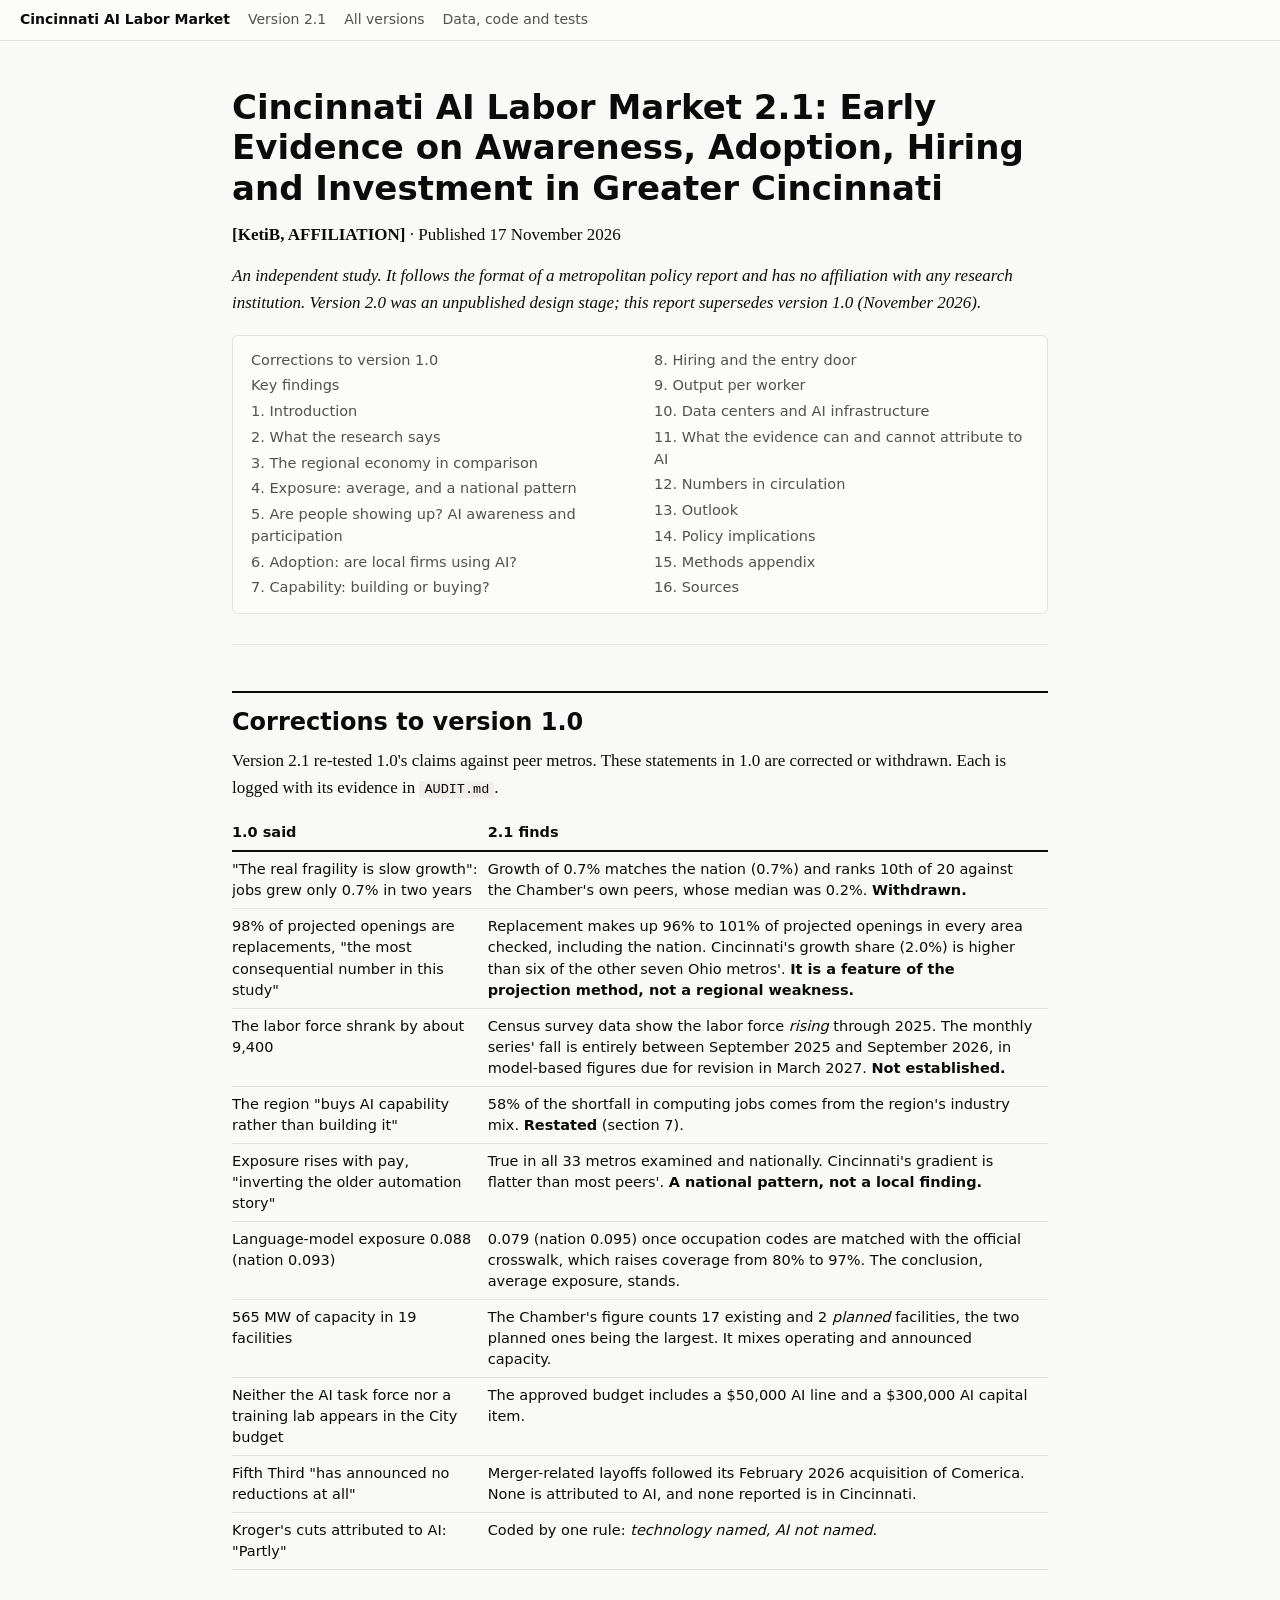
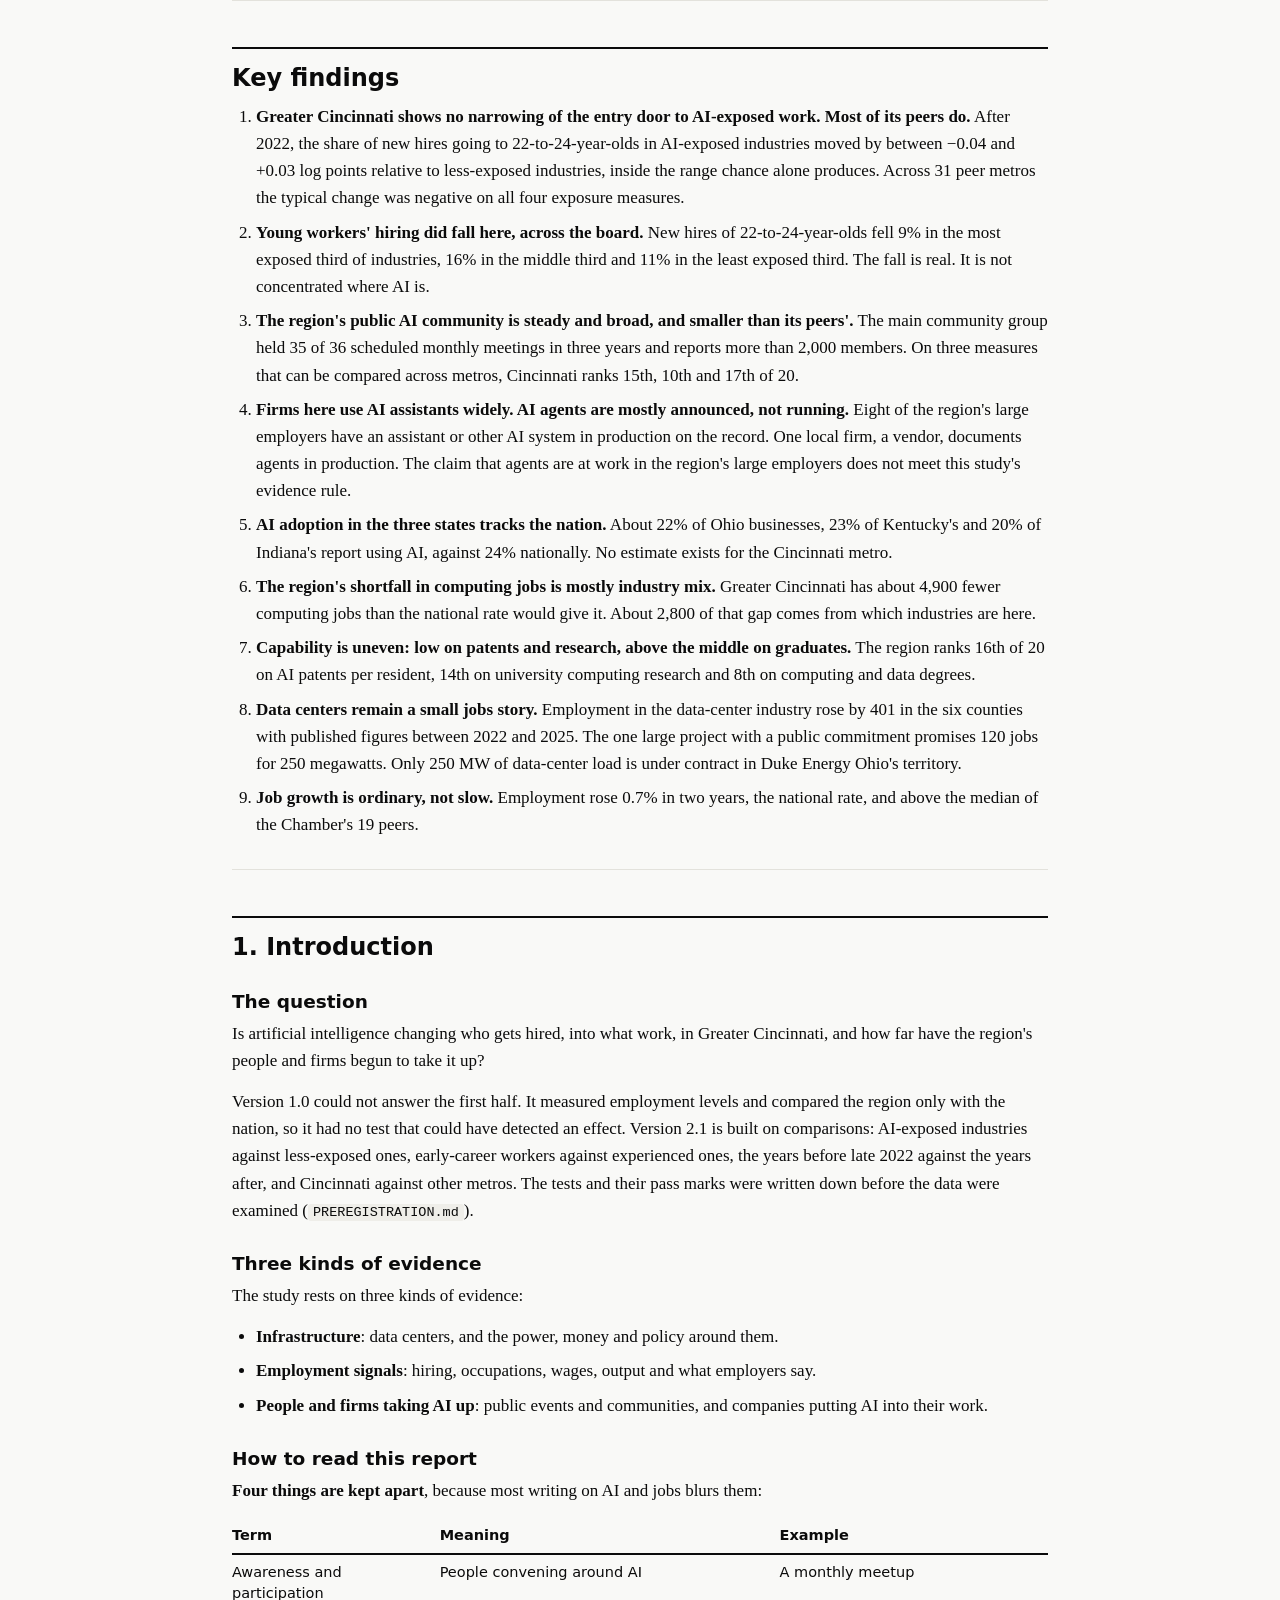
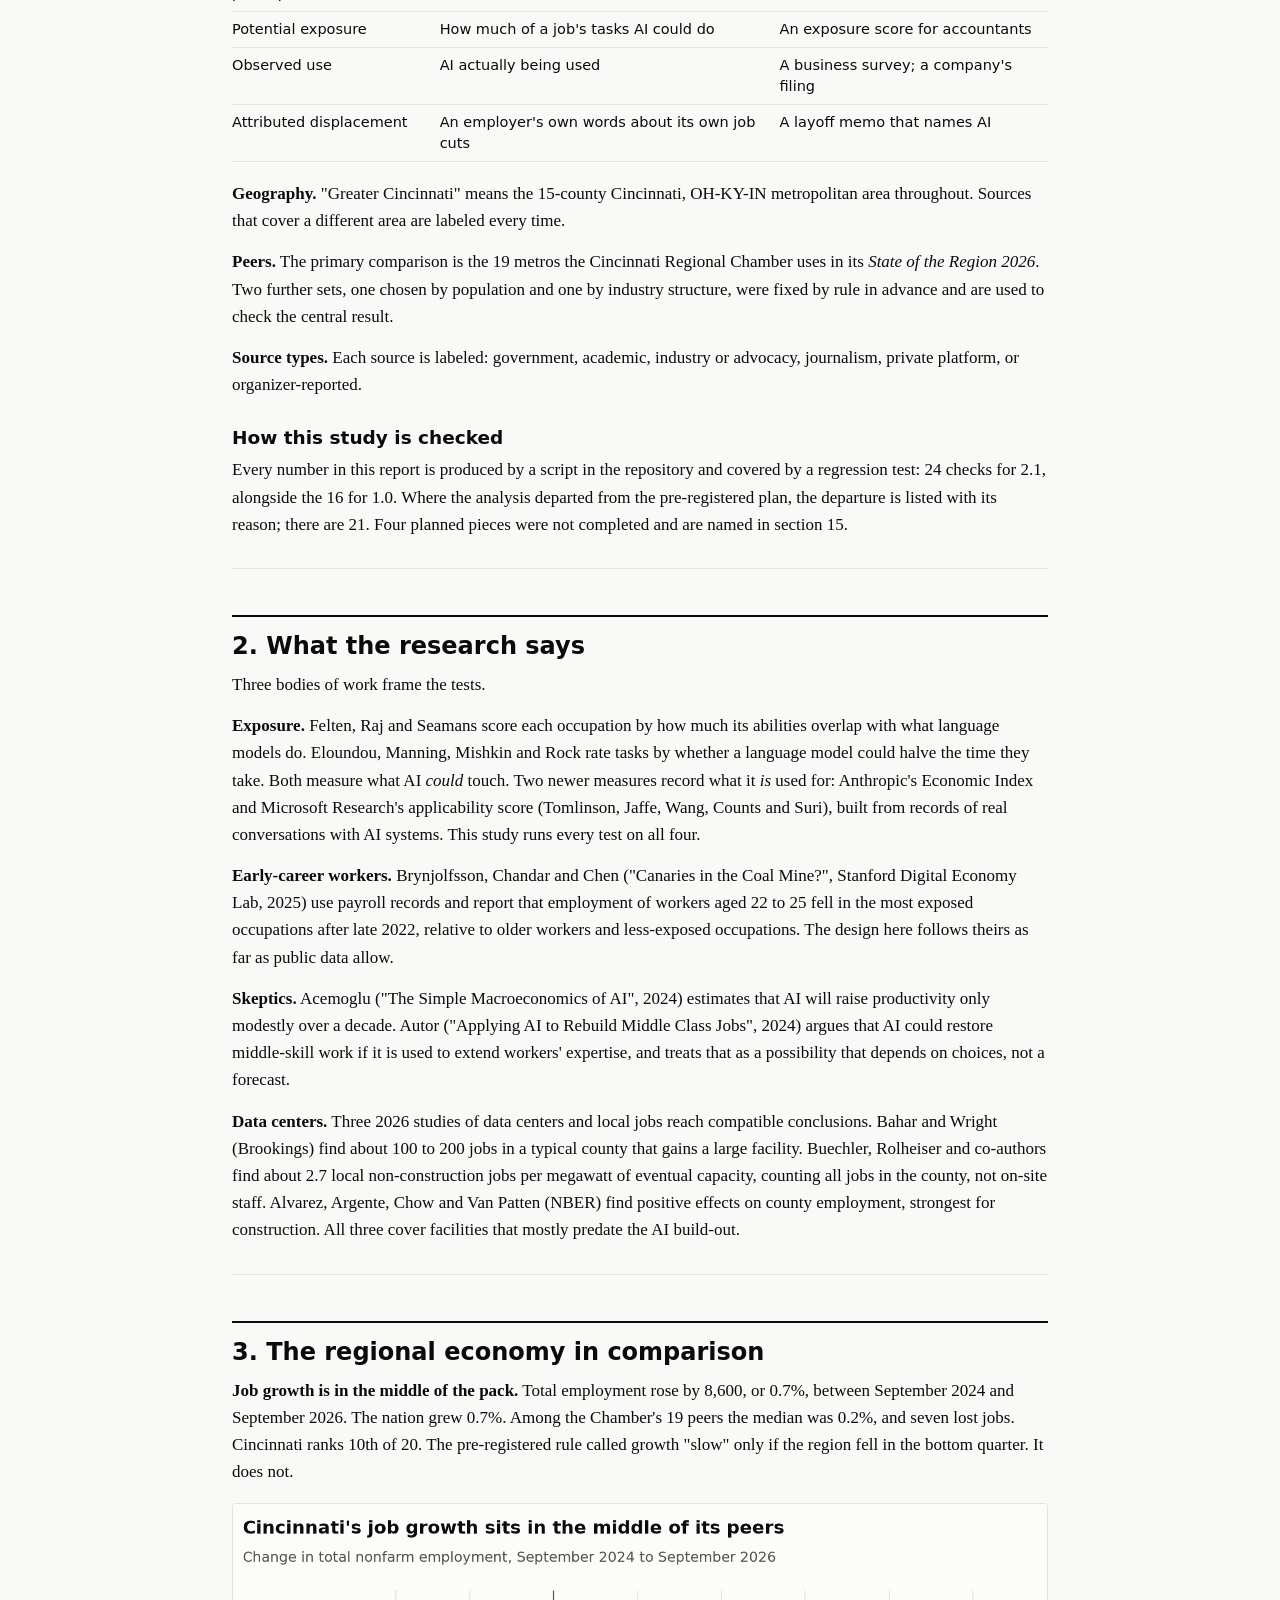
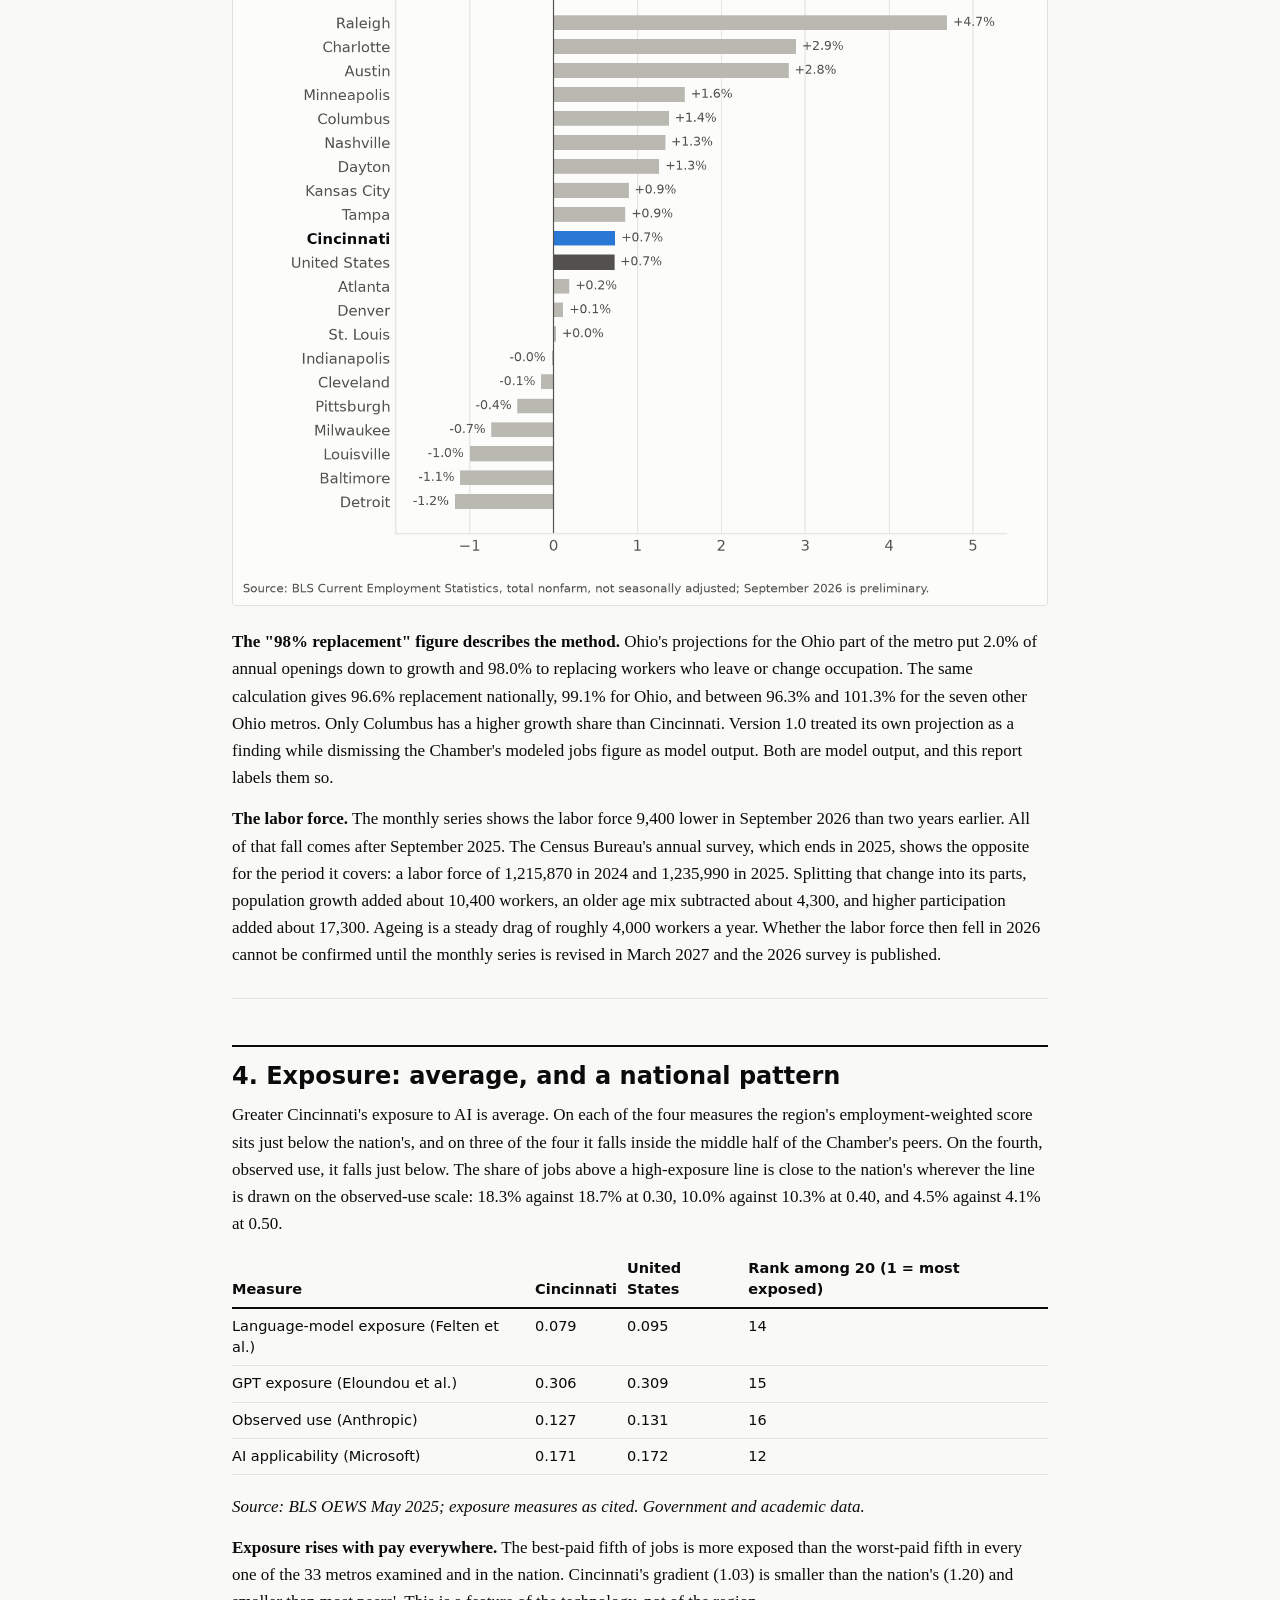
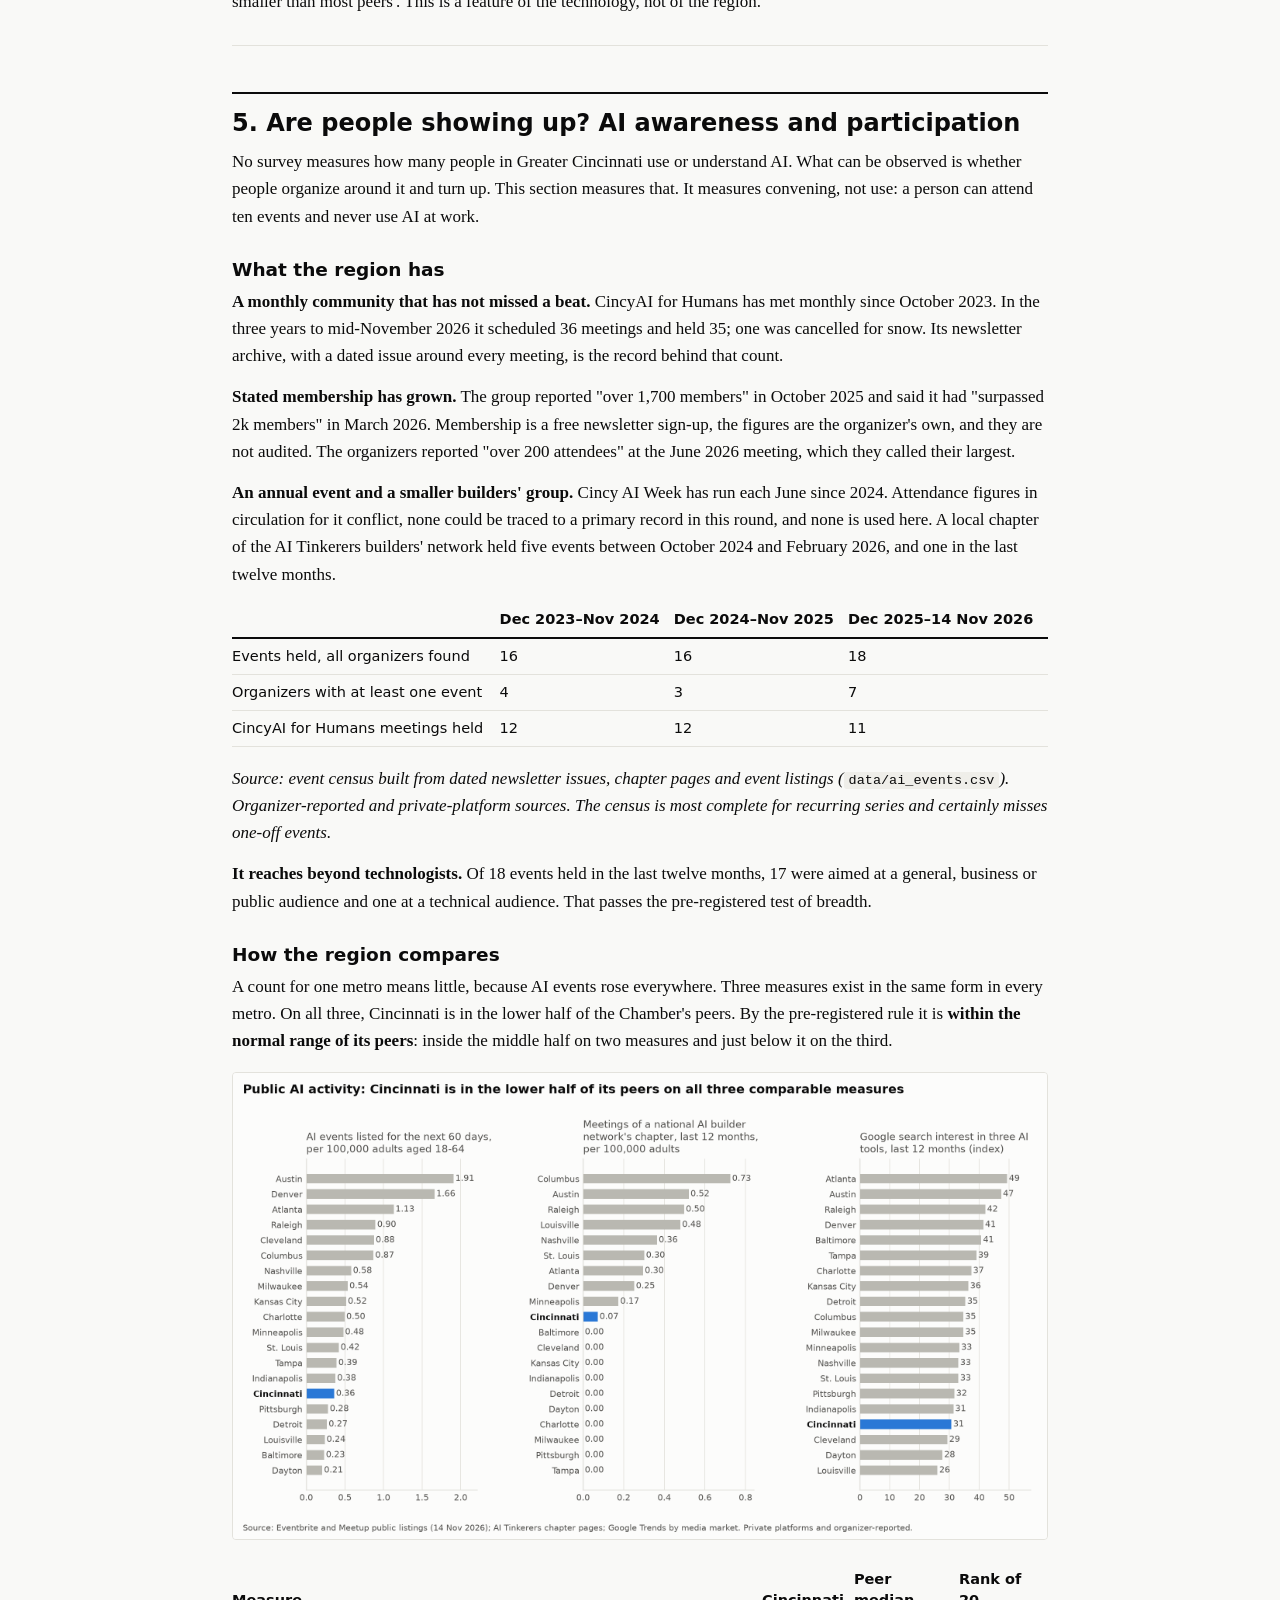
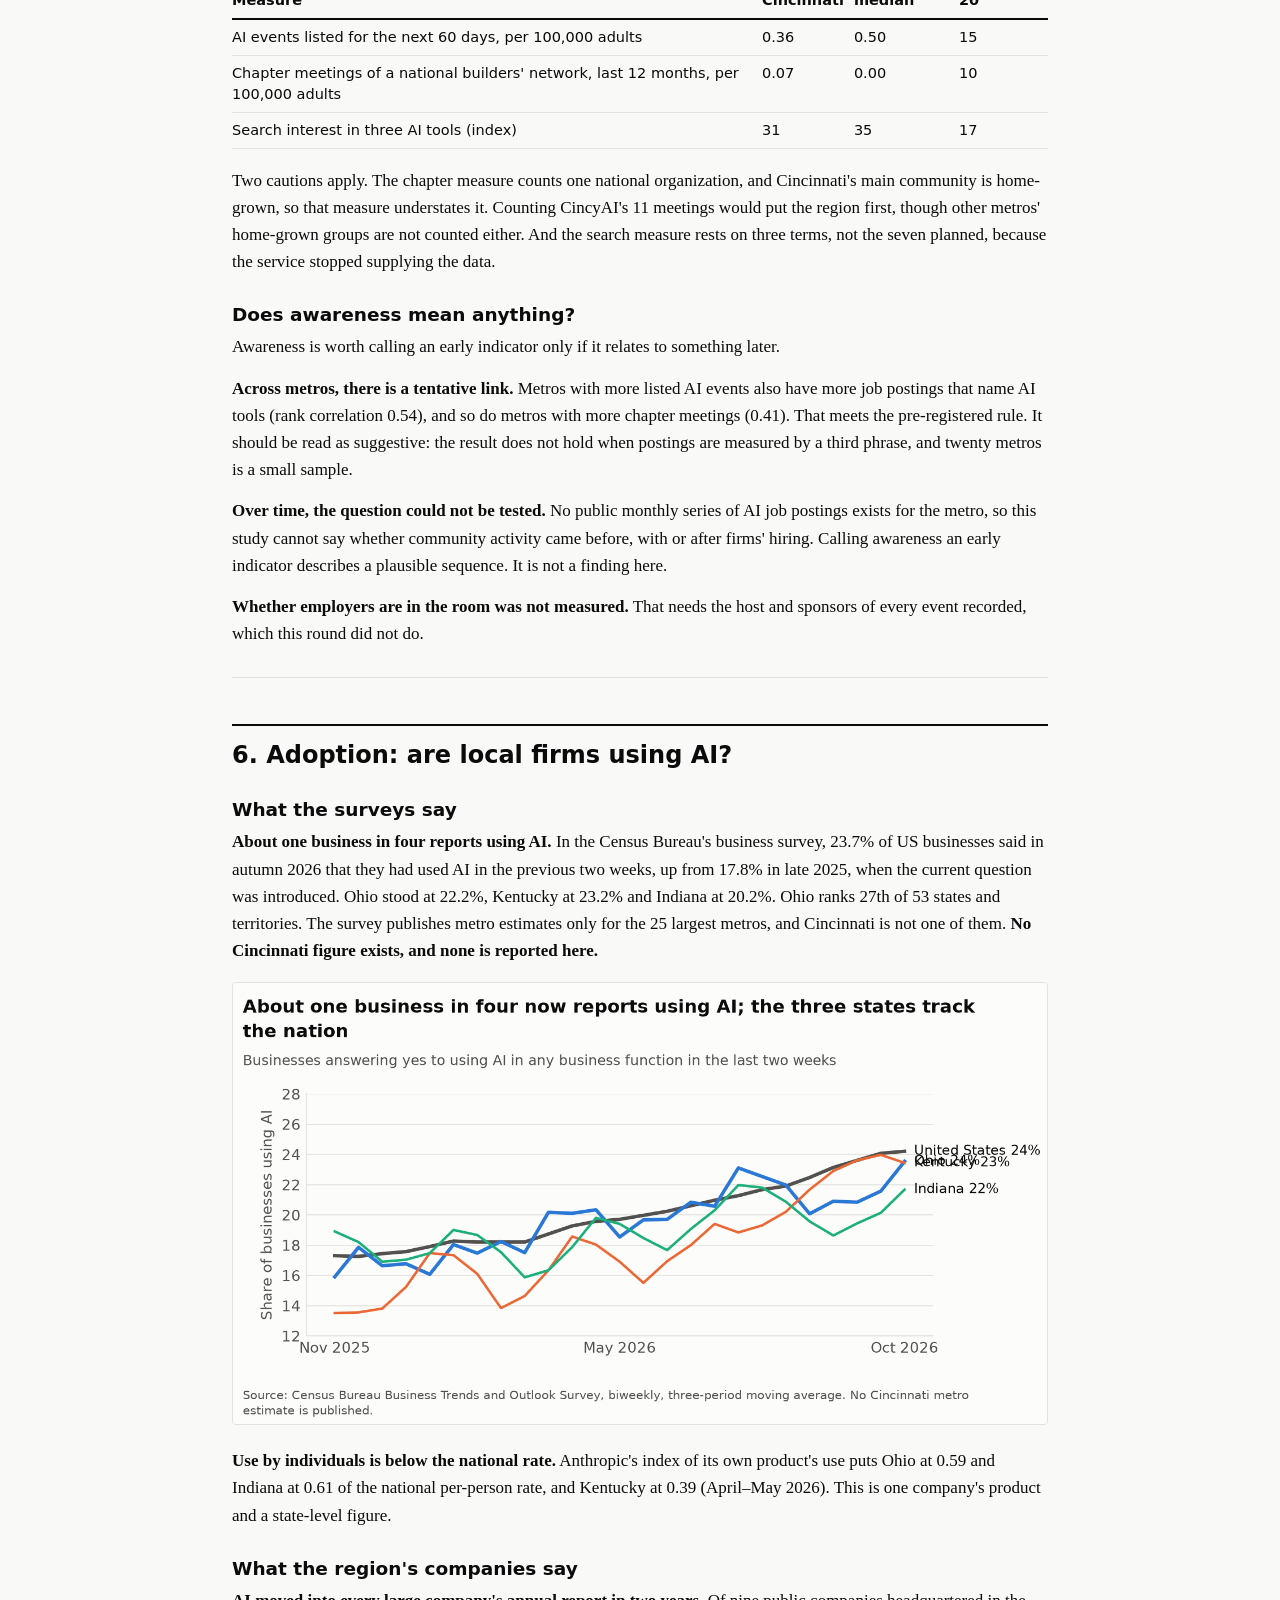
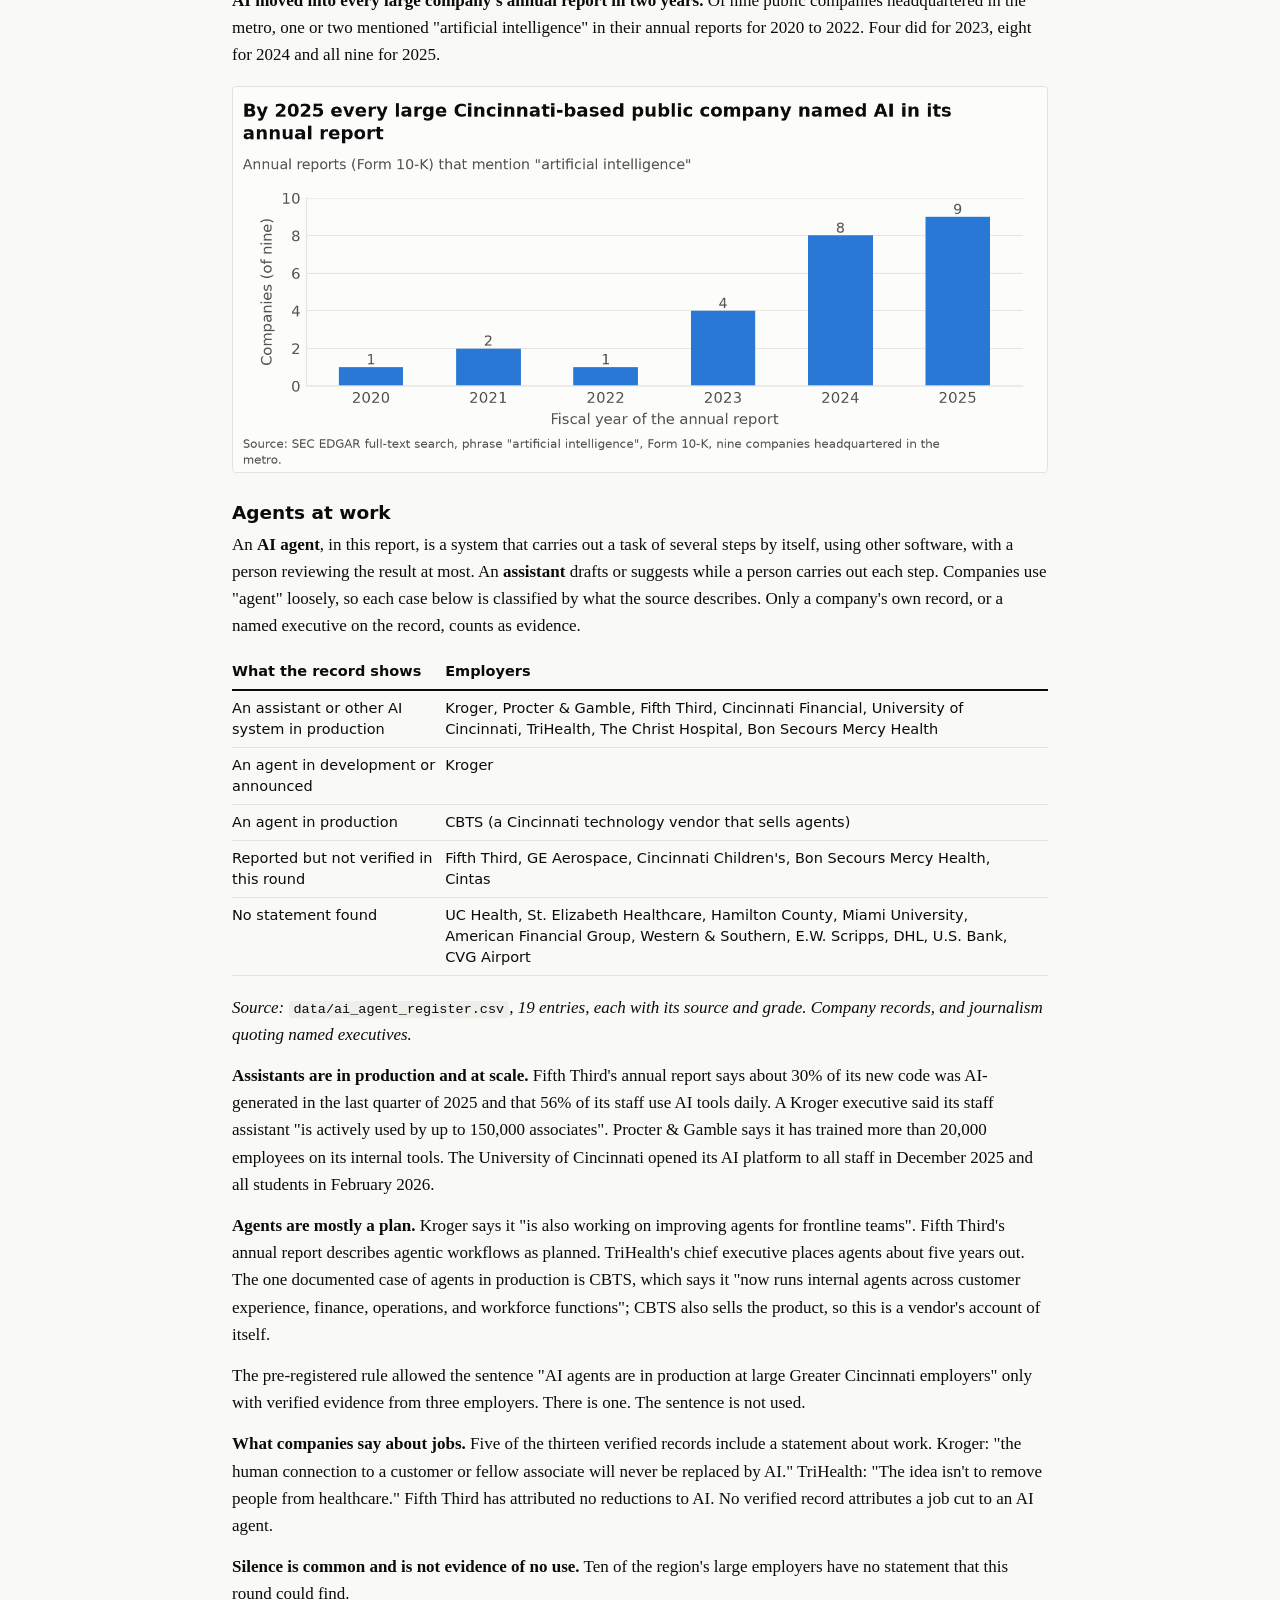
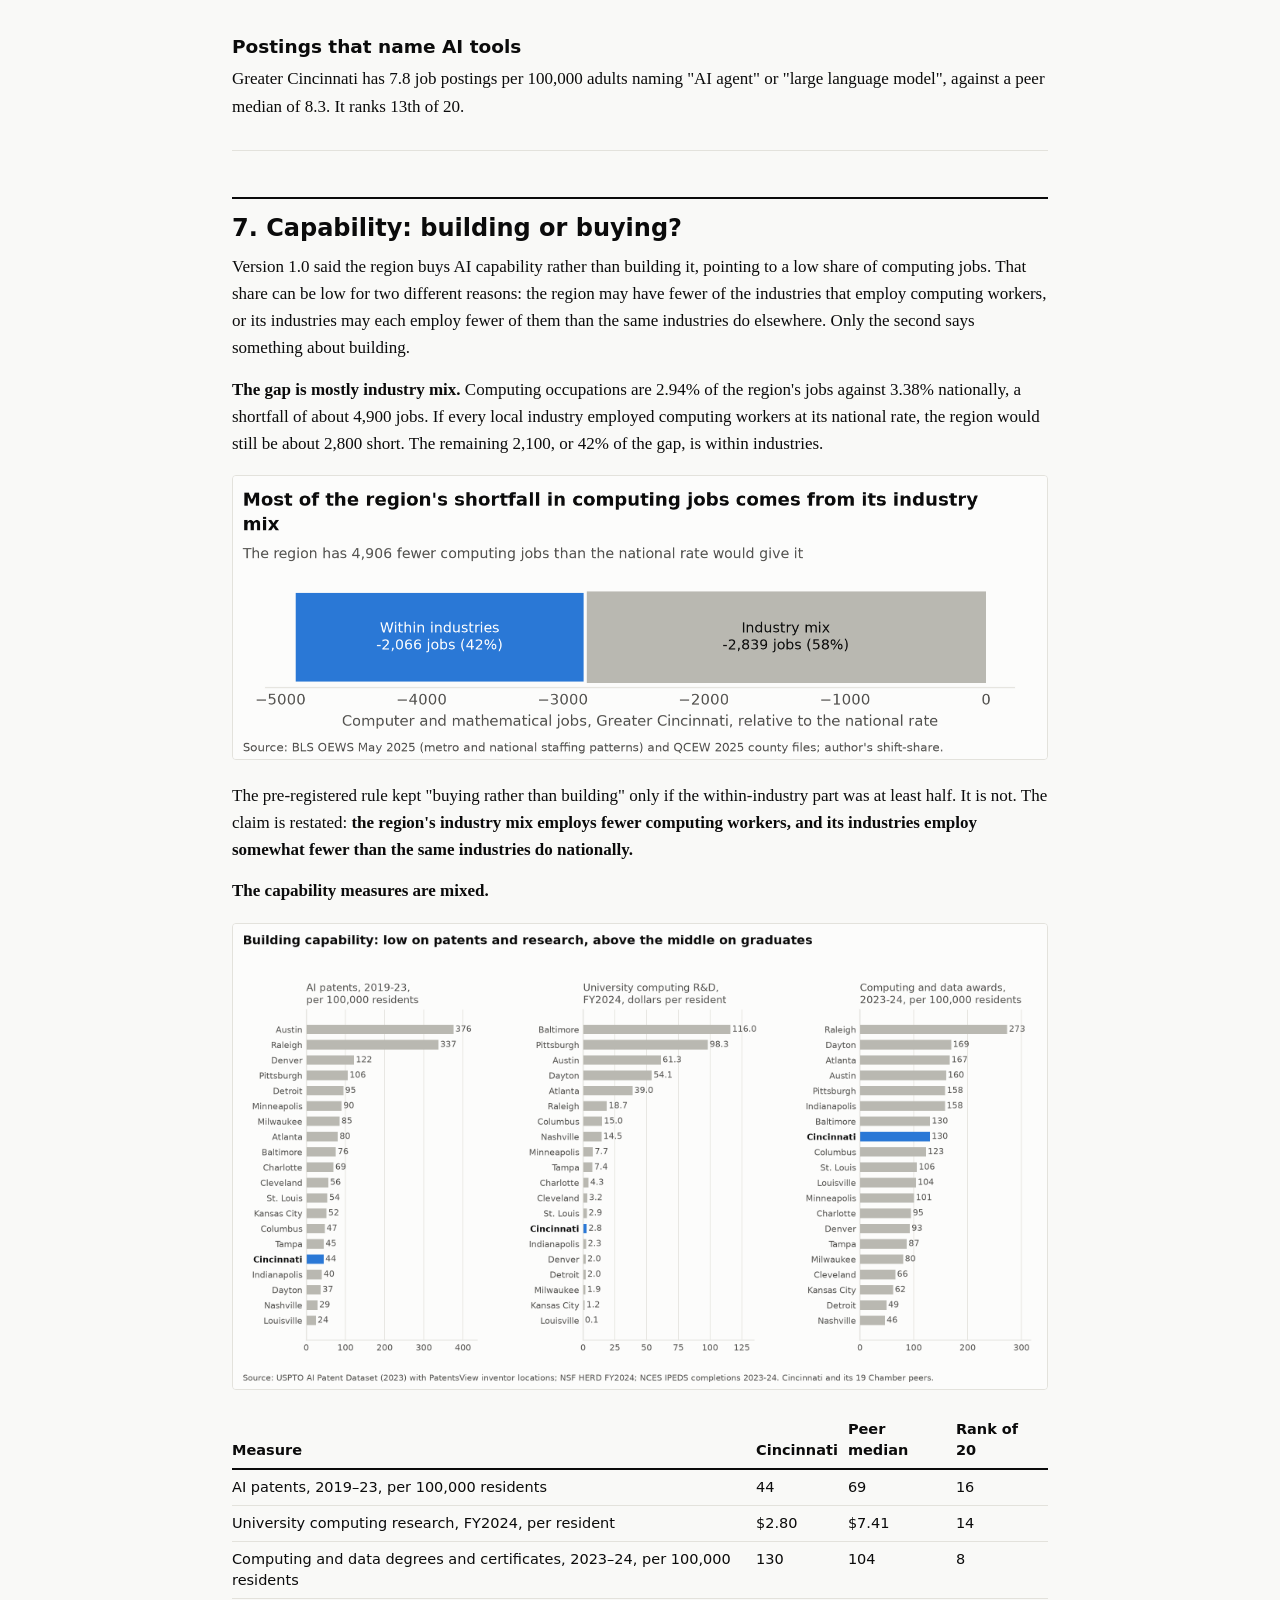
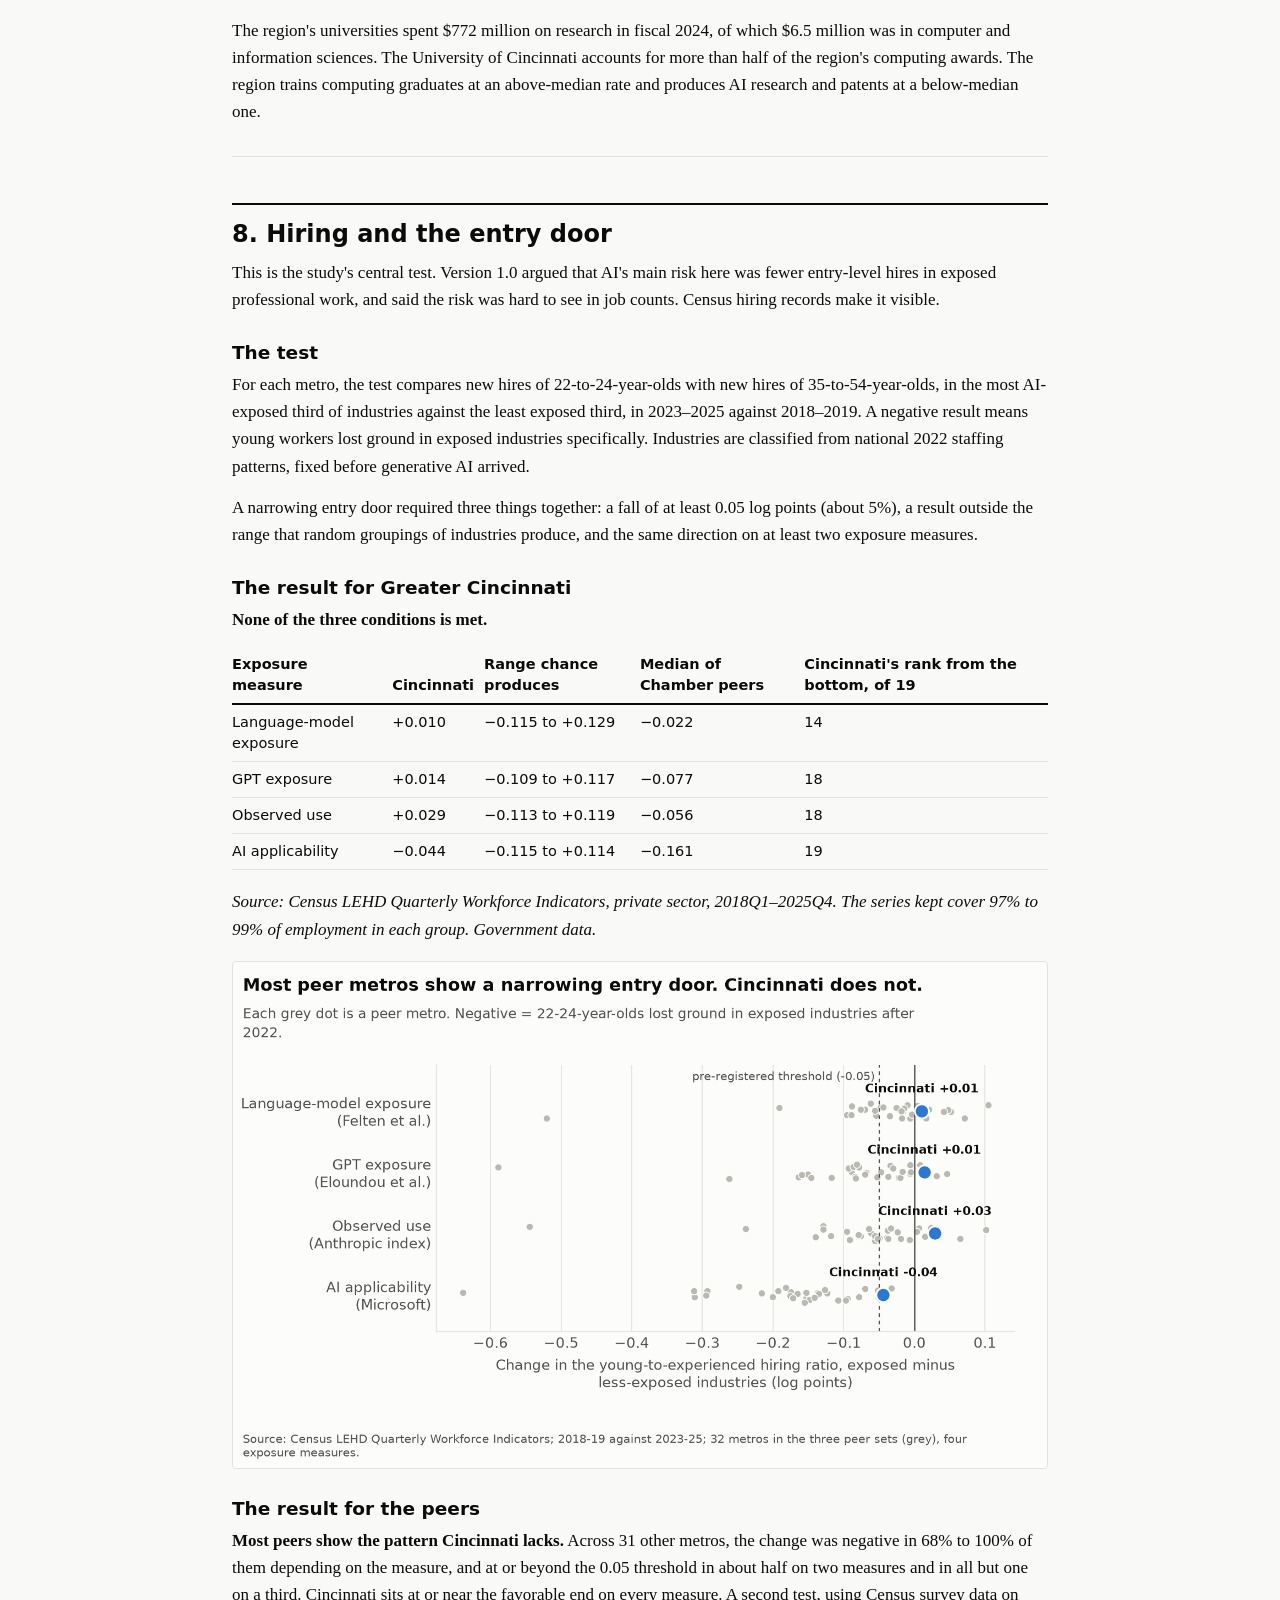
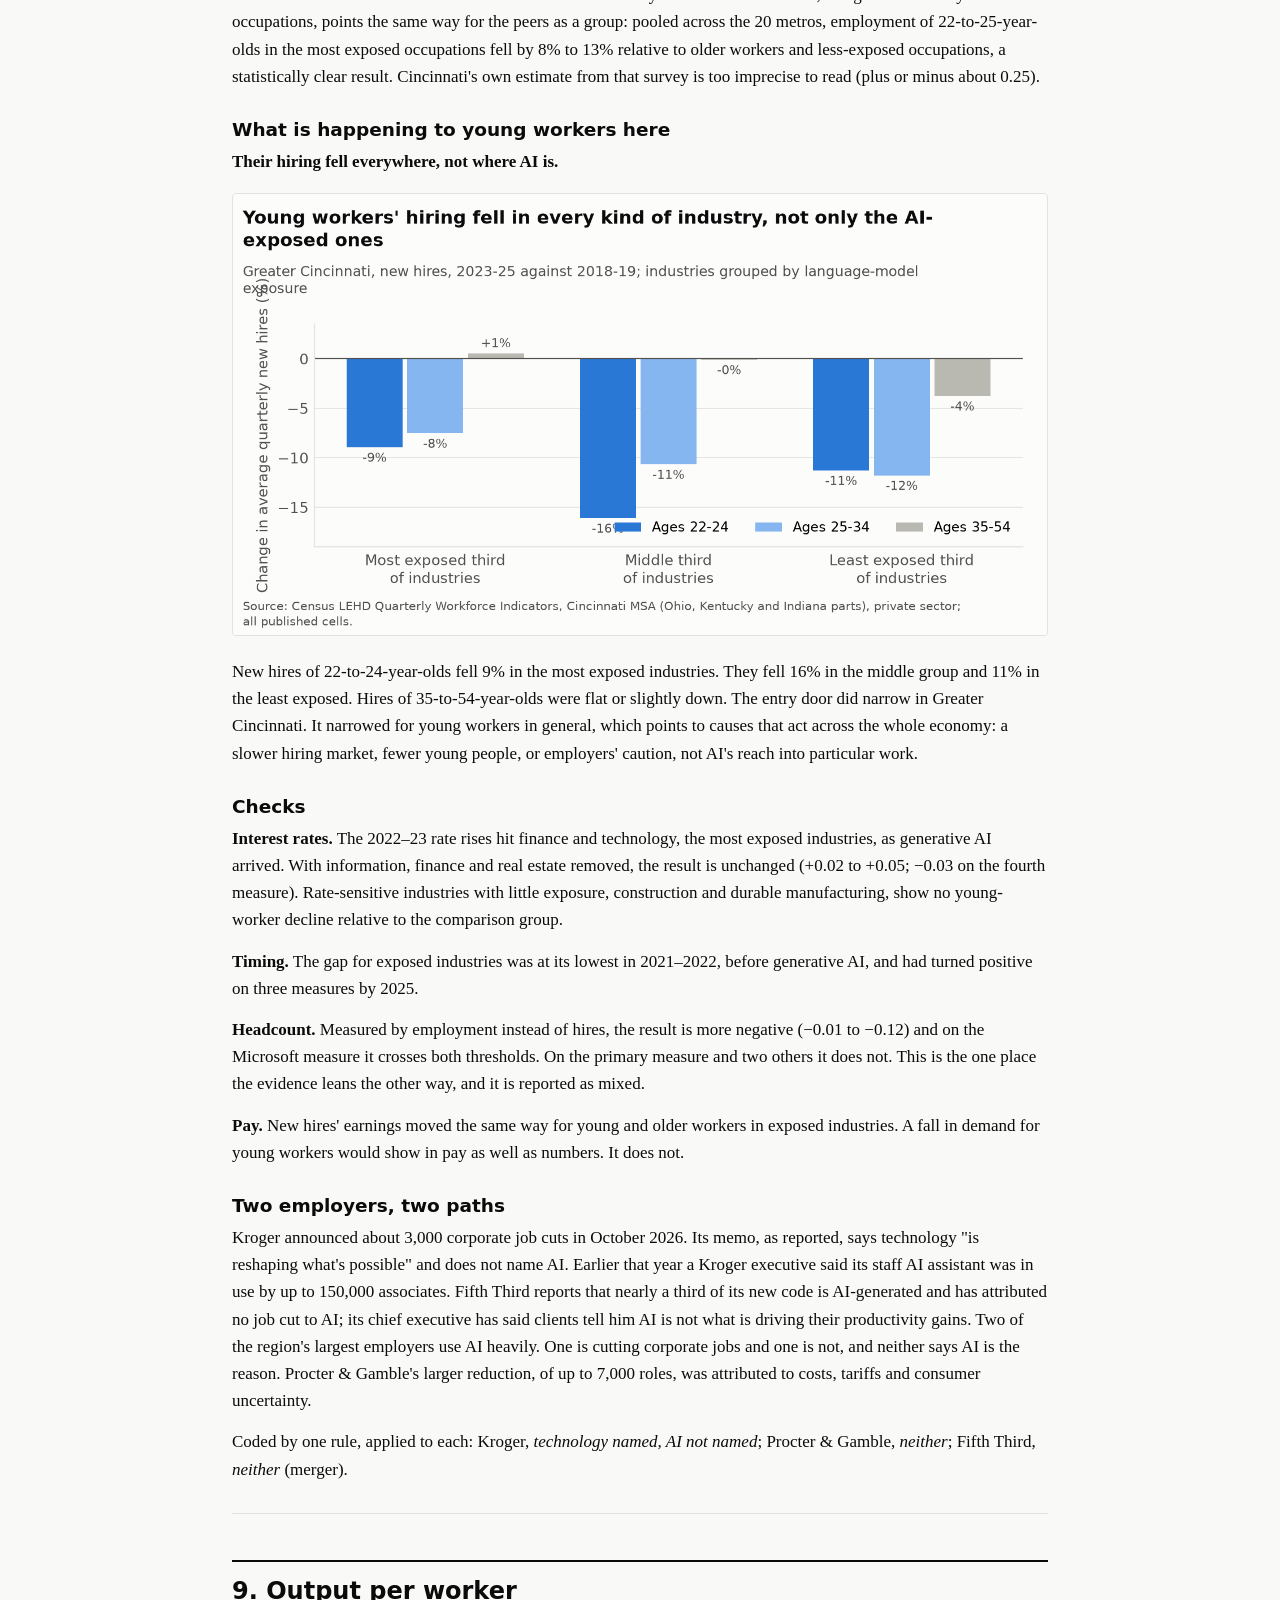
==== commit 37586e49: "Mark 2.1 as published and link the report doc and slides Also corrects the date of Kroger's 150,000-" ====
--- a/docs/index.html
+++ b/docs/index.html
@@ -4,7 +4,7 @@
 <div class="top"><strong>Cincinnati AI Labor Market</strong><a href="index.html">Version 2.1</a><a href="archive.html">All versions</a>
 <a href="https://github.com/ketibak-ai/cincinnati-ai-labor-market">Data, code and tests</a></div>
 <main><h1 id="cincinnati-ai-labor-market-2-1-early-evidence-on-awareness-adoption-hiring-and-investment-in-greater-cincinnati">Cincinnati AI Labor Market 2.1: Early Evidence on Awareness, Adoption, Hiring and Investment in Greater Cincinnati</h1>
-<p><strong>[KetiB, AFFILIATION]</strong> · Draft of 16 November 2026 · Not yet published</p>
+<p><strong>[KetiB, AFFILIATION]</strong> · Published 17 November 2026</p>
 <p><em>An independent study. It follows the format of a metropolitan policy report and has no affiliation with any research institution. Version 2.0 was an unpublished design stage; this report supersedes version 1.0 (November 2026).</em></p>
 <nav class="toc"><a href="#corrections-to-version-1-0">Corrections to version 1.0</a><a href="#key-findings">Key findings</a><a href="#1-introduction">1. Introduction</a><a href="#2-what-the-research-says">2. What the research says</a><a href="#3-the-regional-economy-in-comparison">3. The regional economy in comparison</a><a href="#4-exposure-average-and-a-national-pattern">4. Exposure: average, and a national pattern</a><a href="#5-are-people-showing-up-ai-awareness-and-participation">5. Are people showing up? AI awareness and participation</a><a href="#6-adoption-are-local-firms-using-ai">6. Adoption: are local firms using AI?</a><a href="#7-capability-building-or-buying">7. Capability: building or buying?</a><a href="#8-hiring-and-the-entry-door">8. Hiring and the entry door</a><a href="#9-output-per-worker">9. Output per worker</a><a href="#10-data-centers-and-ai-infrastructure">10. Data centers and AI infrastructure</a><a href="#11-what-the-evidence-can-and-cannot-attribute-to-ai">11. What the evidence can and cannot attribute to AI</a><a href="#12-numbers-in-circulation">12. Numbers in circulation</a><a href="#13-outlook">13. Outlook</a><a href="#14-policy-implications">14. Policy implications</a><a href="#15-methods-appendix">15. Methods appendix</a><a href="#16-sources">16. Sources</a></nav><hr>
 <h2 id="corrections-to-version-1-0">Corrections to version 1.0</h2>
@@ -121,7 +121,7 @@
 <p><strong>Headcount.</strong> Measured by employment instead of hires, the result is more negative (−0.01 to −0.12) and on the Microsoft measure it crosses both thresholds. On the primary measure and two others it does not. This is the one place the evidence leans the other way, and it is reported as mixed.</p>
 <p><strong>Pay.</strong> New hires' earnings moved the same way for young and older workers in exposed industries. A fall in demand for young workers would show in pay as well as numbers. It does not.</p>
 <h3 id="two-employers-two-paths">Two employers, two paths</h3>
-<p>Kroger announced about 3,000 corporate job cuts in October 2026. Its memo, as reported, says technology "is reshaping what's possible" and does not name AI. In the same autumn it described AI tools in use by up to 150,000 staff. Fifth Third reports that nearly a third of its new code is AI-generated and has attributed no job cut to AI; its chief executive has said clients tell him AI is not what is driving their productivity gains. Two of the region's largest employers use AI heavily. One is cutting corporate jobs and one is not, and neither says AI is the reason. Procter &amp; Gamble's larger reduction, of up to 7,000 roles, was attributed to costs, tariffs and consumer uncertainty.</p>
+<p>Kroger announced about 3,000 corporate job cuts in October 2026. Its memo, as reported, says technology "is reshaping what's possible" and does not name AI. Earlier that year a Kroger executive said its staff AI assistant was in use by up to 150,000 associates. Fifth Third reports that nearly a third of its new code is AI-generated and has attributed no job cut to AI; its chief executive has said clients tell him AI is not what is driving their productivity gains. Two of the region's largest employers use AI heavily. One is cutting corporate jobs and one is not, and neither says AI is the reason. Procter &amp; Gamble's larger reduction, of up to 7,000 roles, was attributed to costs, tariffs and consumer uncertainty.</p>
 <p>Coded by one rule, applied to each: Kroger, <em>technology named, AI not named</em>; Procter &amp; Gamble, <em>neither</em>; Fifth Third, <em>neither</em> (merger).</p>
 <hr>
 <h2 id="9-output-per-worker">9. Output per worker</h2>
@@ -159,7 +159,7 @@
 <p><em>This section is interpretation. It is separate from the findings above.</em></p>
 <h3 id="four-lenses">Four lenses</h3>
 <p><strong>Comparative advantage (Noah Smith).</strong> Smith argues that people can keep well-paid work even where AI is better at a task, provided something limits how much AI there is, and he stresses that this is a possibility, not a guarantee. The region's advantages when routine office work gets cheap are the things it already does at scale and in person: advanced manufacturing, health care, logistics, consumer goods. Its exposed professional work is concentrated in the headquarters of a few large companies, which is where the corporate cuts of 2025–26 have fallen.</p>
-<p><strong>The capacity to build (Ezra Klein and Derek Thompson).</strong> <em>Abundance</em> argues that growth is limited by the ability to build energy, housing and public capacity. The region's record here is cautious: 250 MW contracted against thousands around Columbus, and local moratoria and zoning controls. That caution has a cost in investment and a benefit in avoided risk to ratepayers. The prompt for this study asked for Klein's writing on AI's risks to workers and institutions; no specific piece was confirmed, so none is cited.</p>
+<p><strong>The capacity to build (Ezra Klein and Derek Thompson).</strong> <em>Abundance</em> argues that growth is limited by the ability to build energy, housing and public capacity. The region's record here is cautious: 250 MW contracted against thousands around Columbus, and local moratoria and zoning controls. That caution has a cost in investment and a benefit in avoided risk to ratepayers. Klein has also discussed AI's risks to workers and to institutions; no specific piece was confirmed for this report, so none is cited.</p>
 <p><strong>The exponential gap (Azeem Azhar).</strong> Azhar argues that technology improves faster than institutions adapt. The region gives one clean example: every large public company named AI in its annual report by 2025, while the City's assessment of its own readiness in 2026 was an impromptu letter grade. Against that, the community group has met monthly for three years and the largest university gave every student access to AI tools in early 2026.</p>
 <p><strong>The skeptics.</strong> Acemoglu's expectation of modest gains fits the output data so far. Autor's question, whether AI extends workers' expertise or replaces it, is the right one to ask of each deployment in the register. The hospital systems' own language points toward extending it. That is what companies say, and it has not been measured.</p>
 <h3 id="the-bull-case">The bull case</h3>
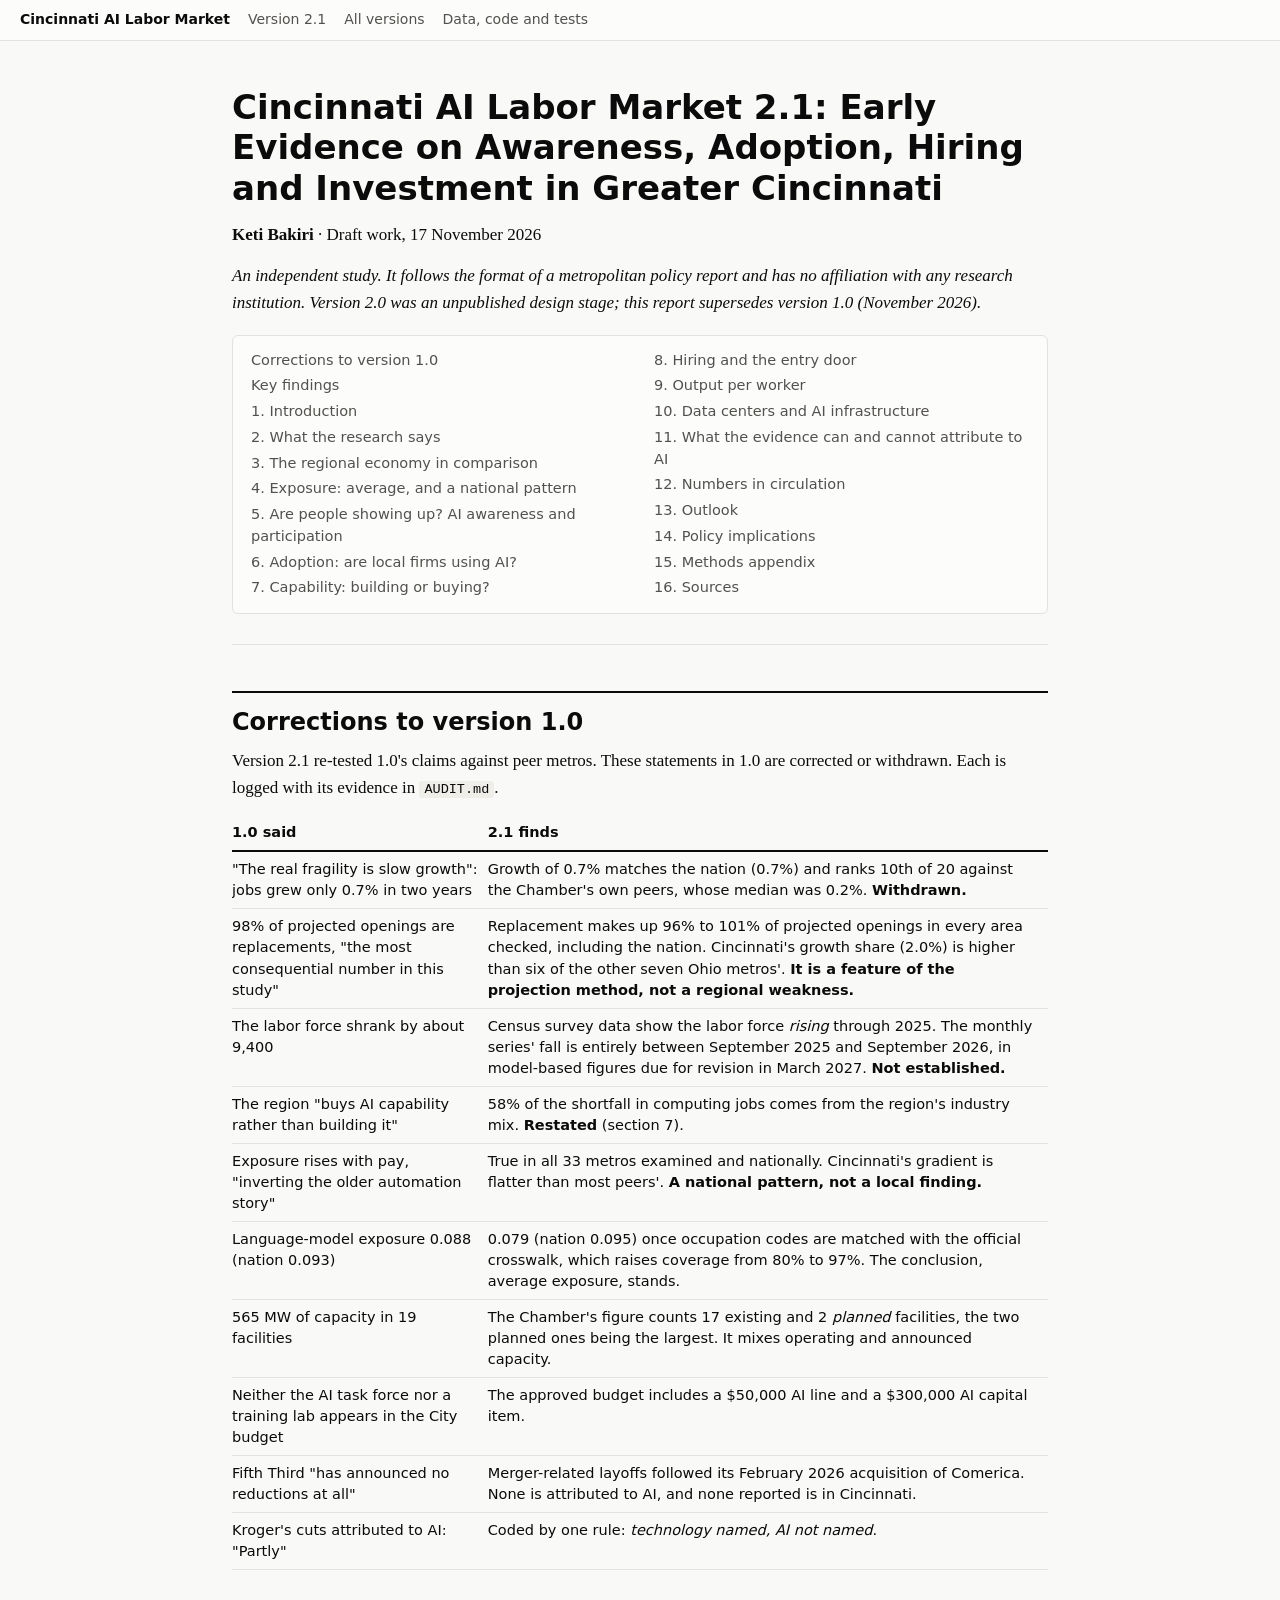
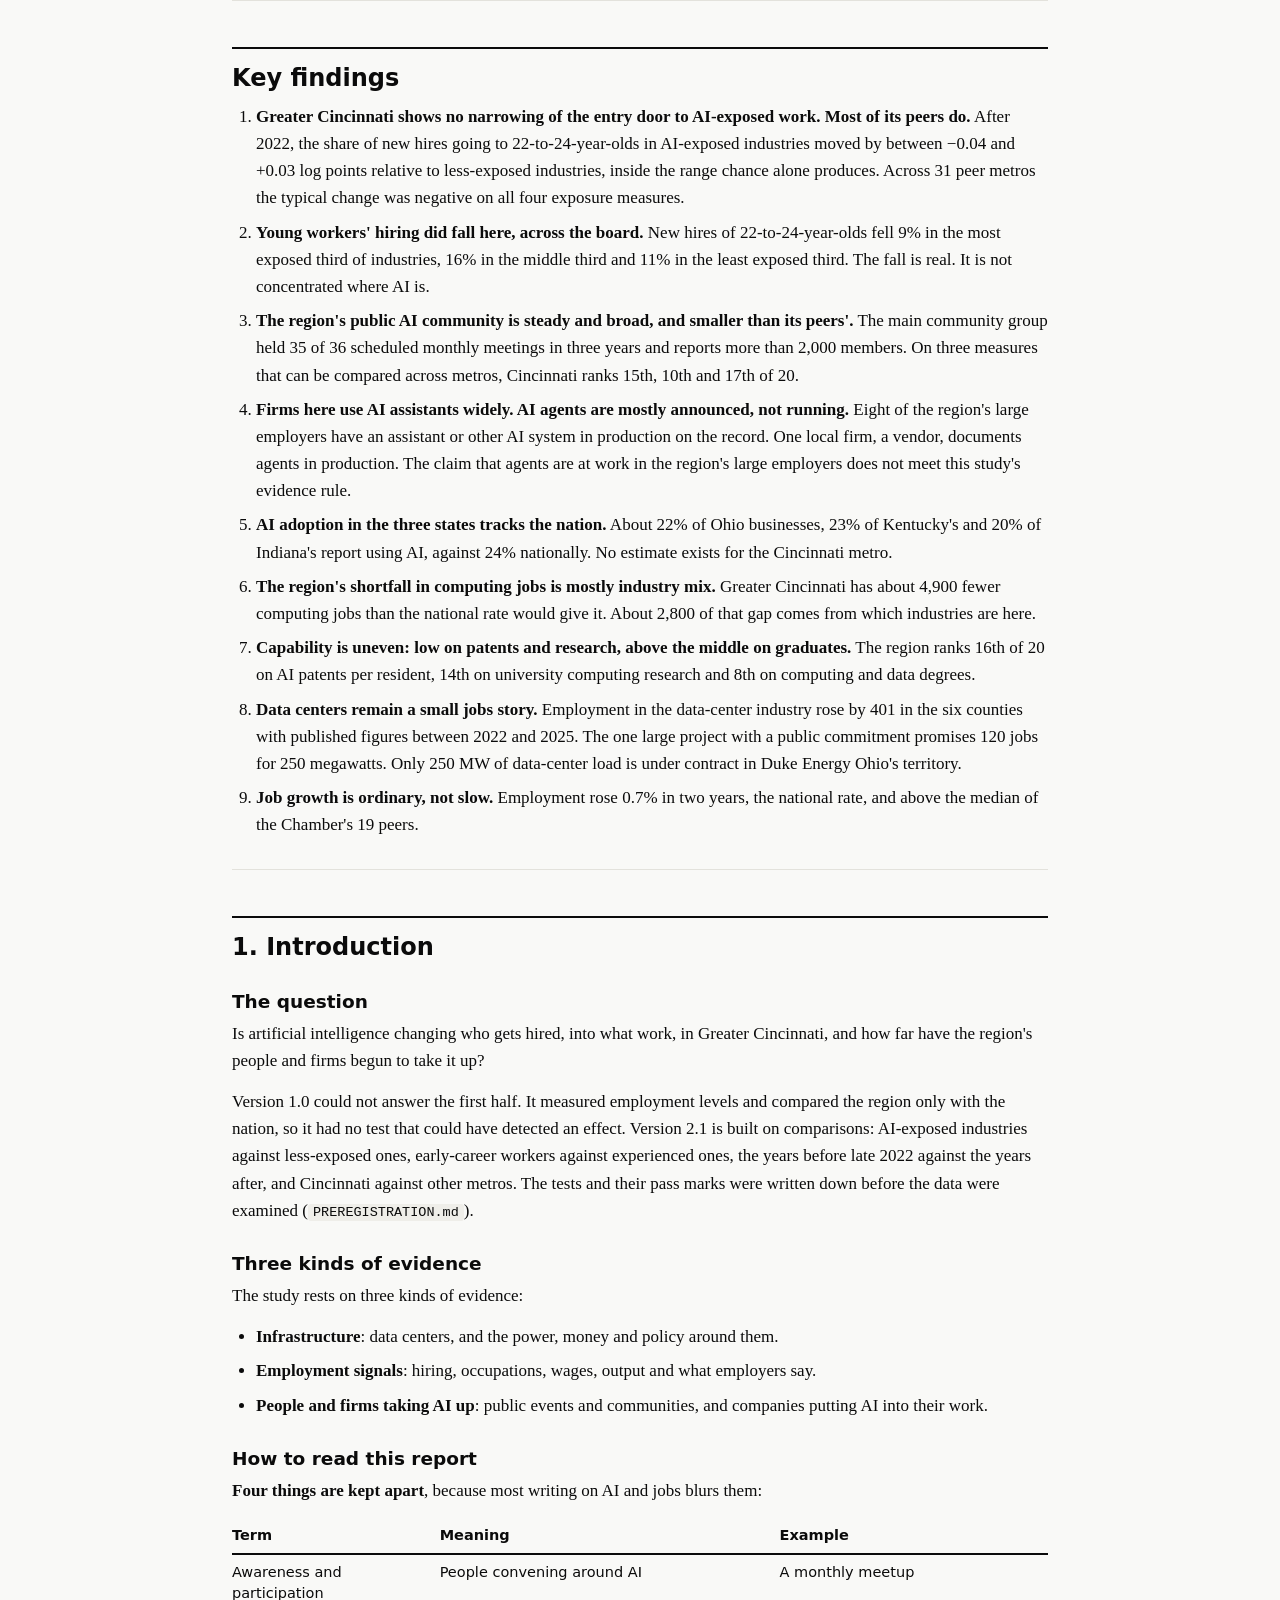
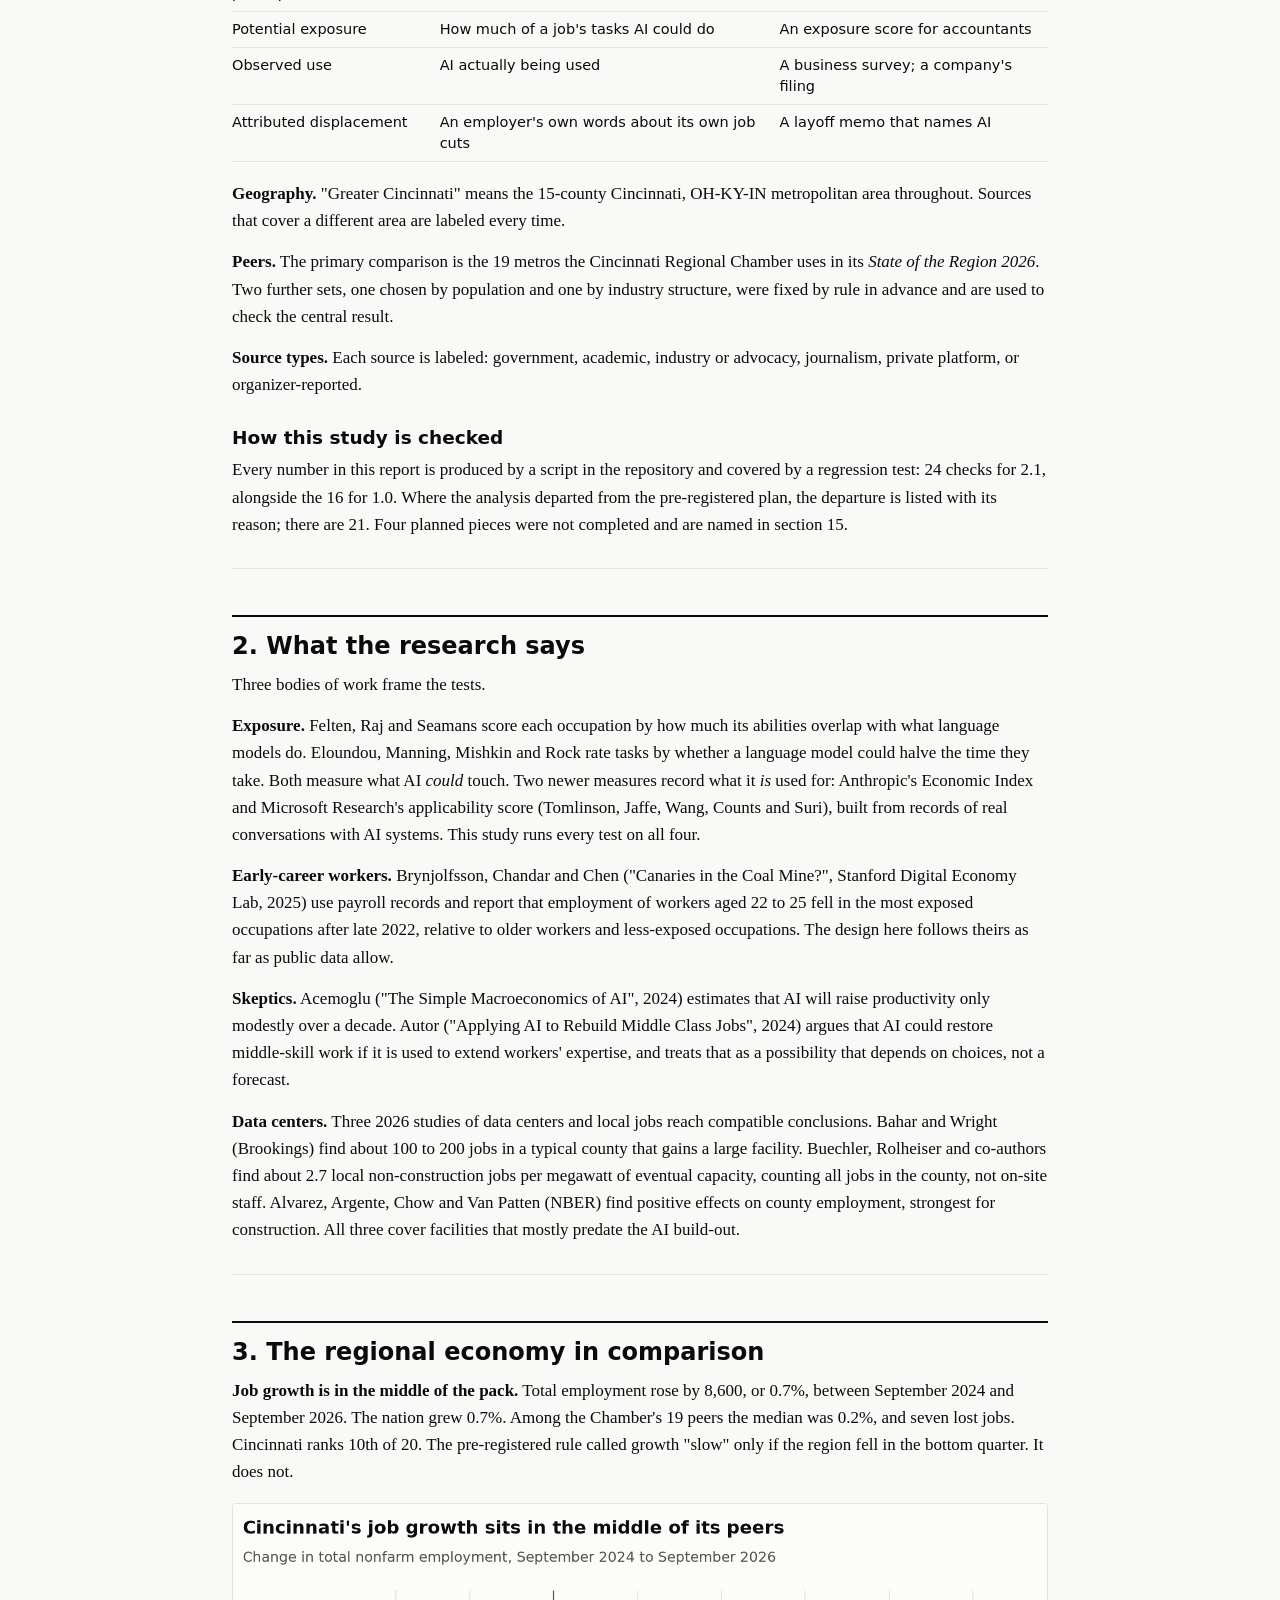
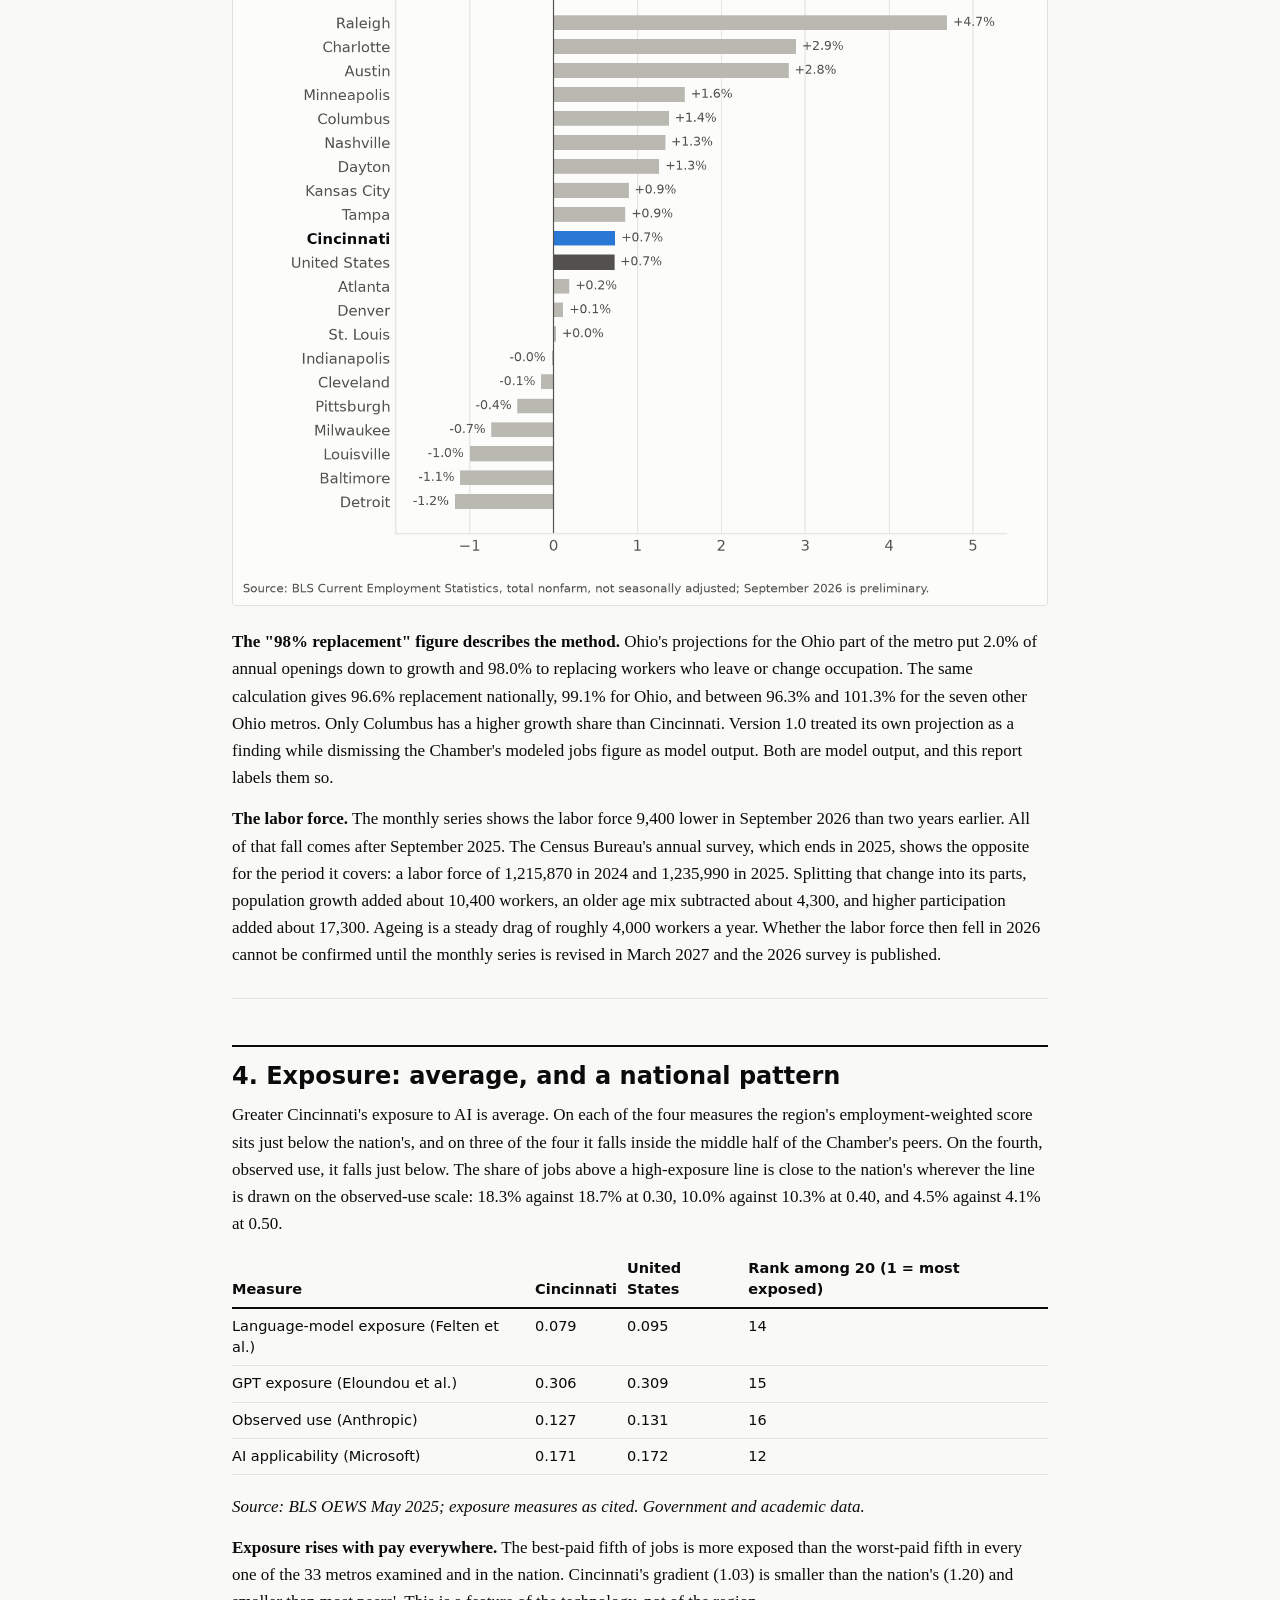
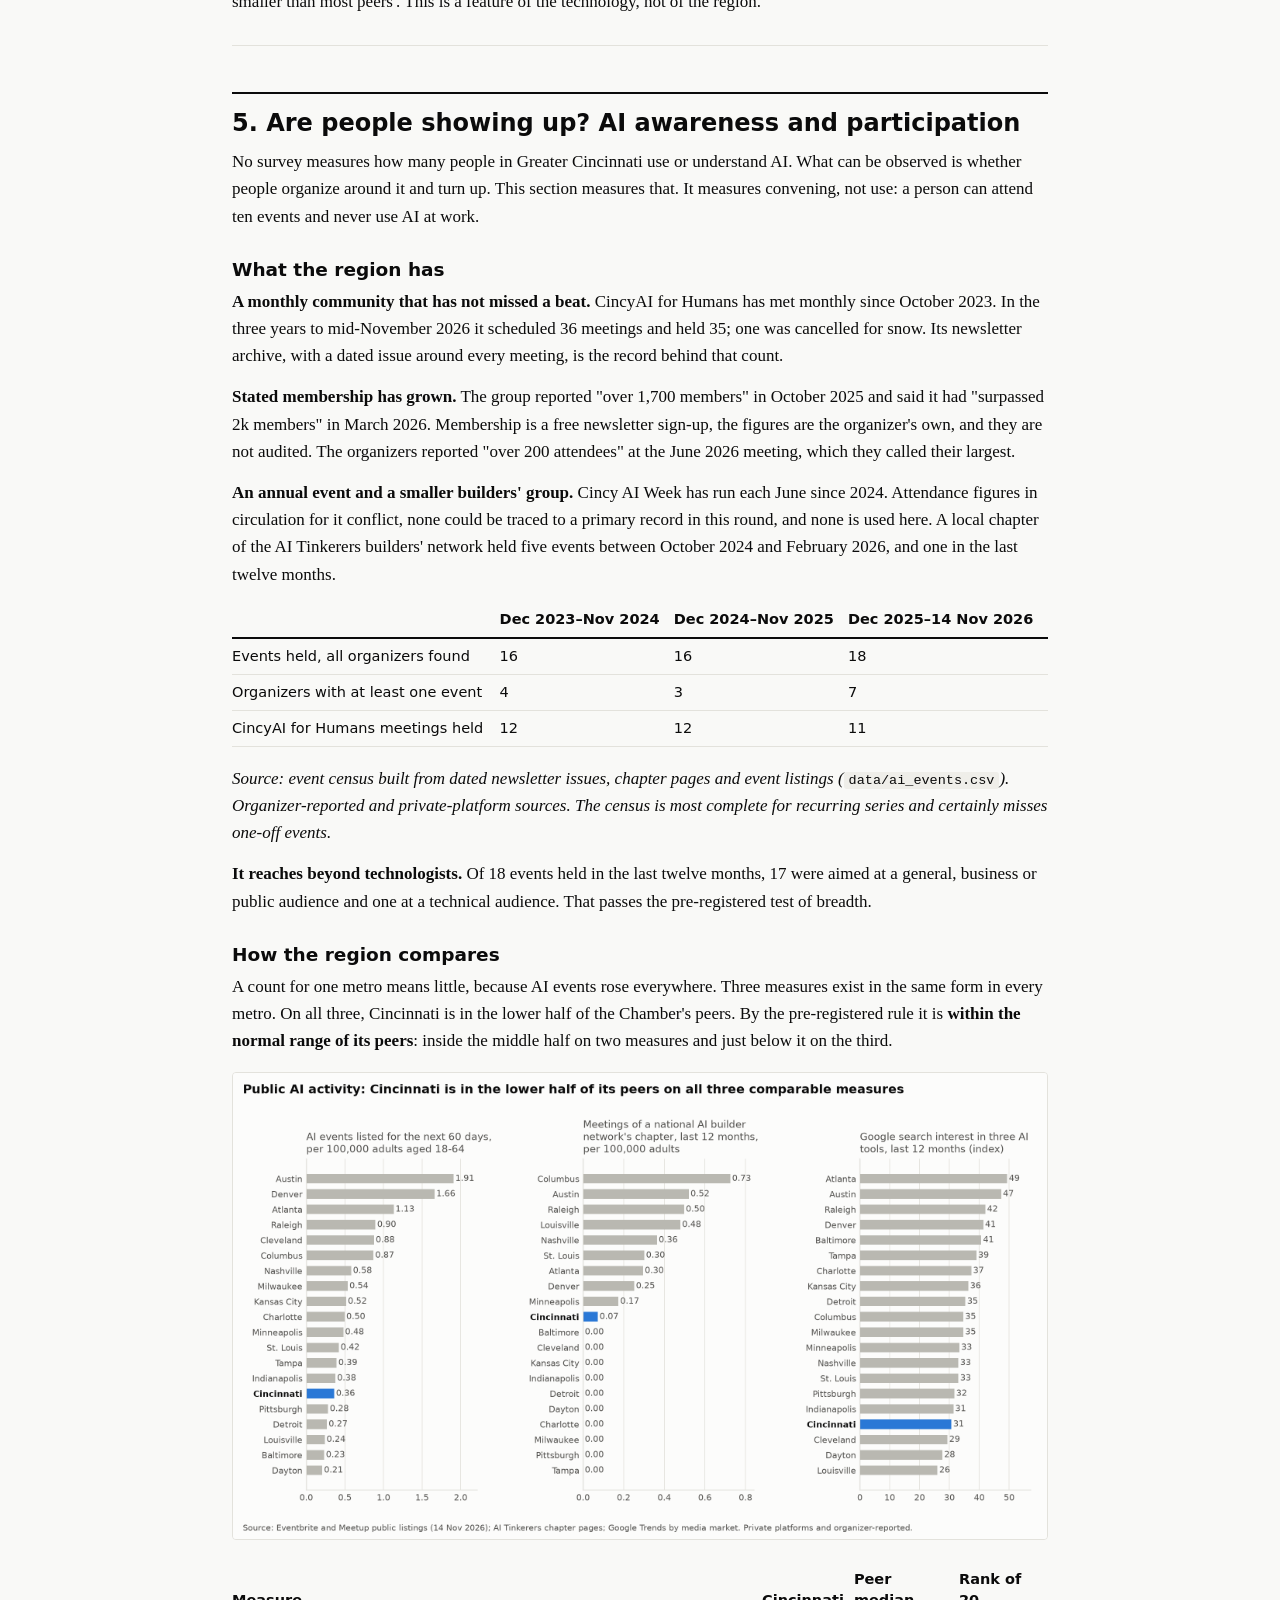
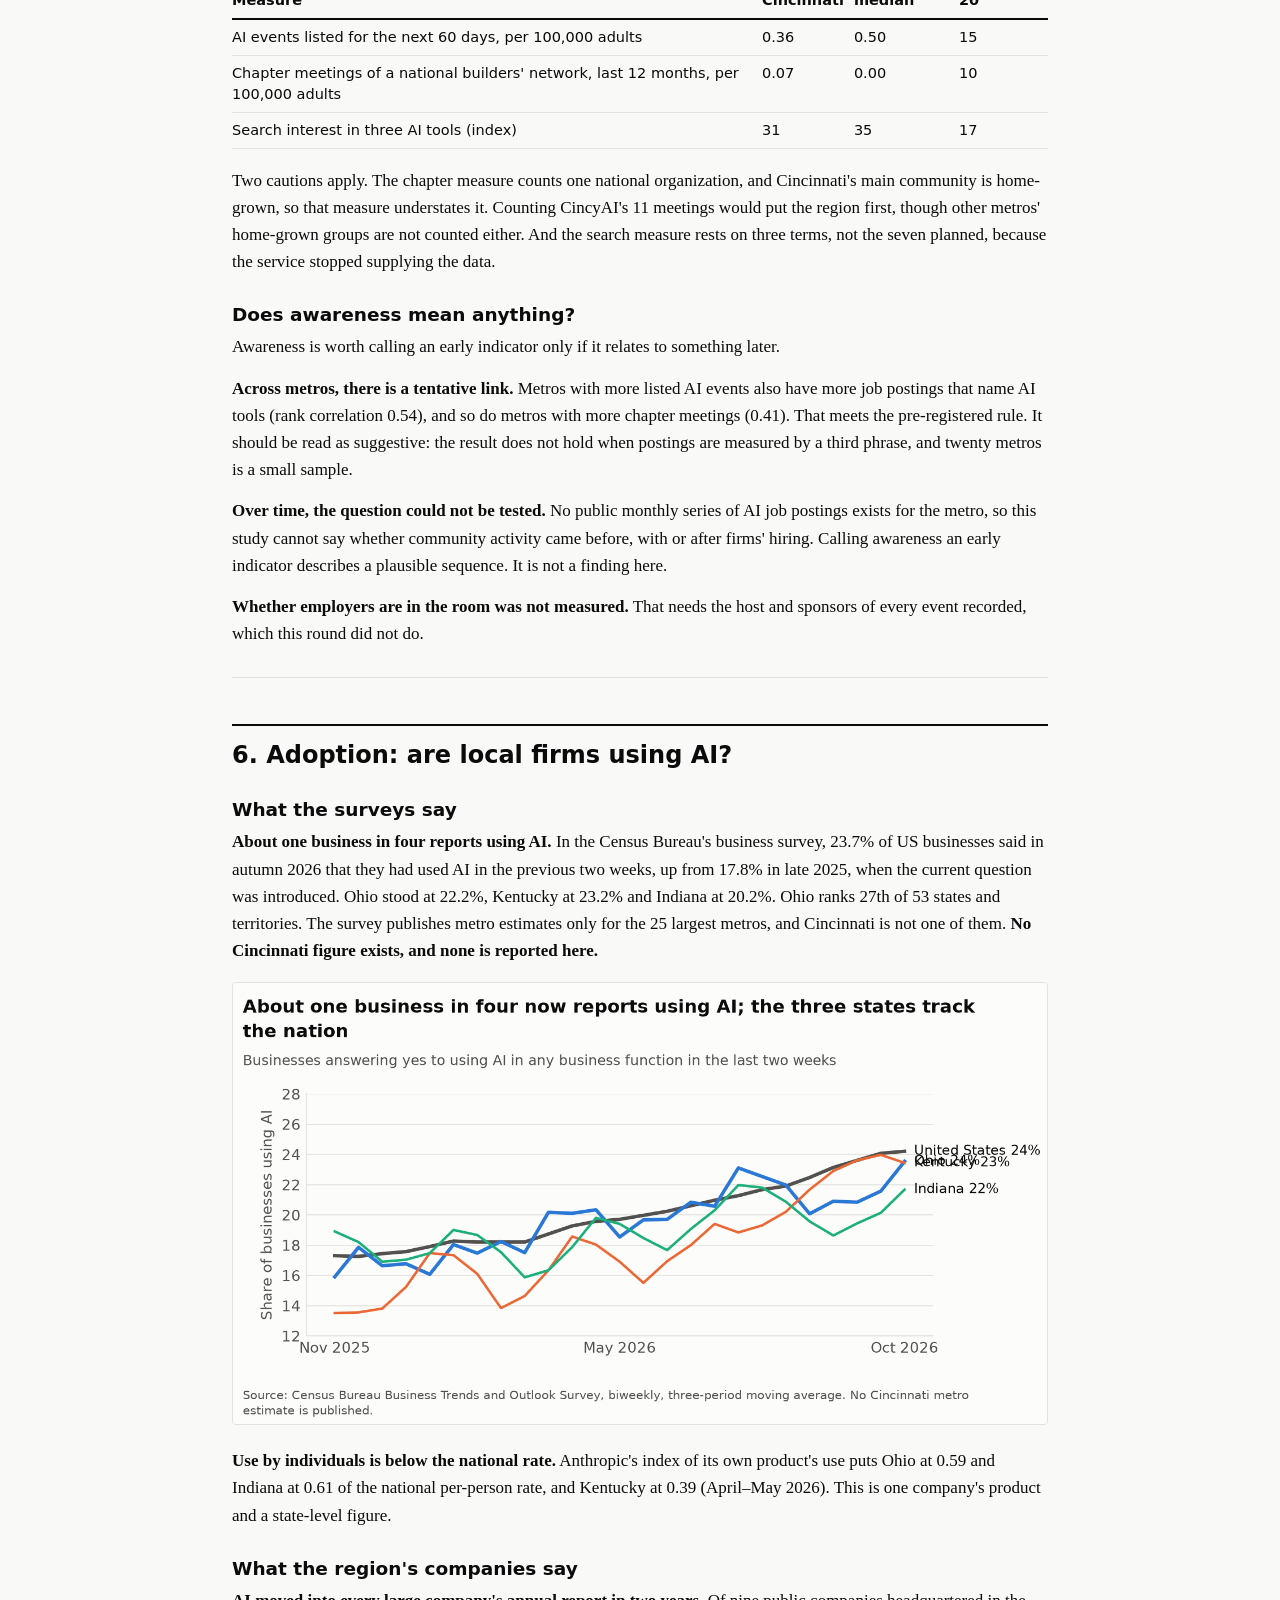
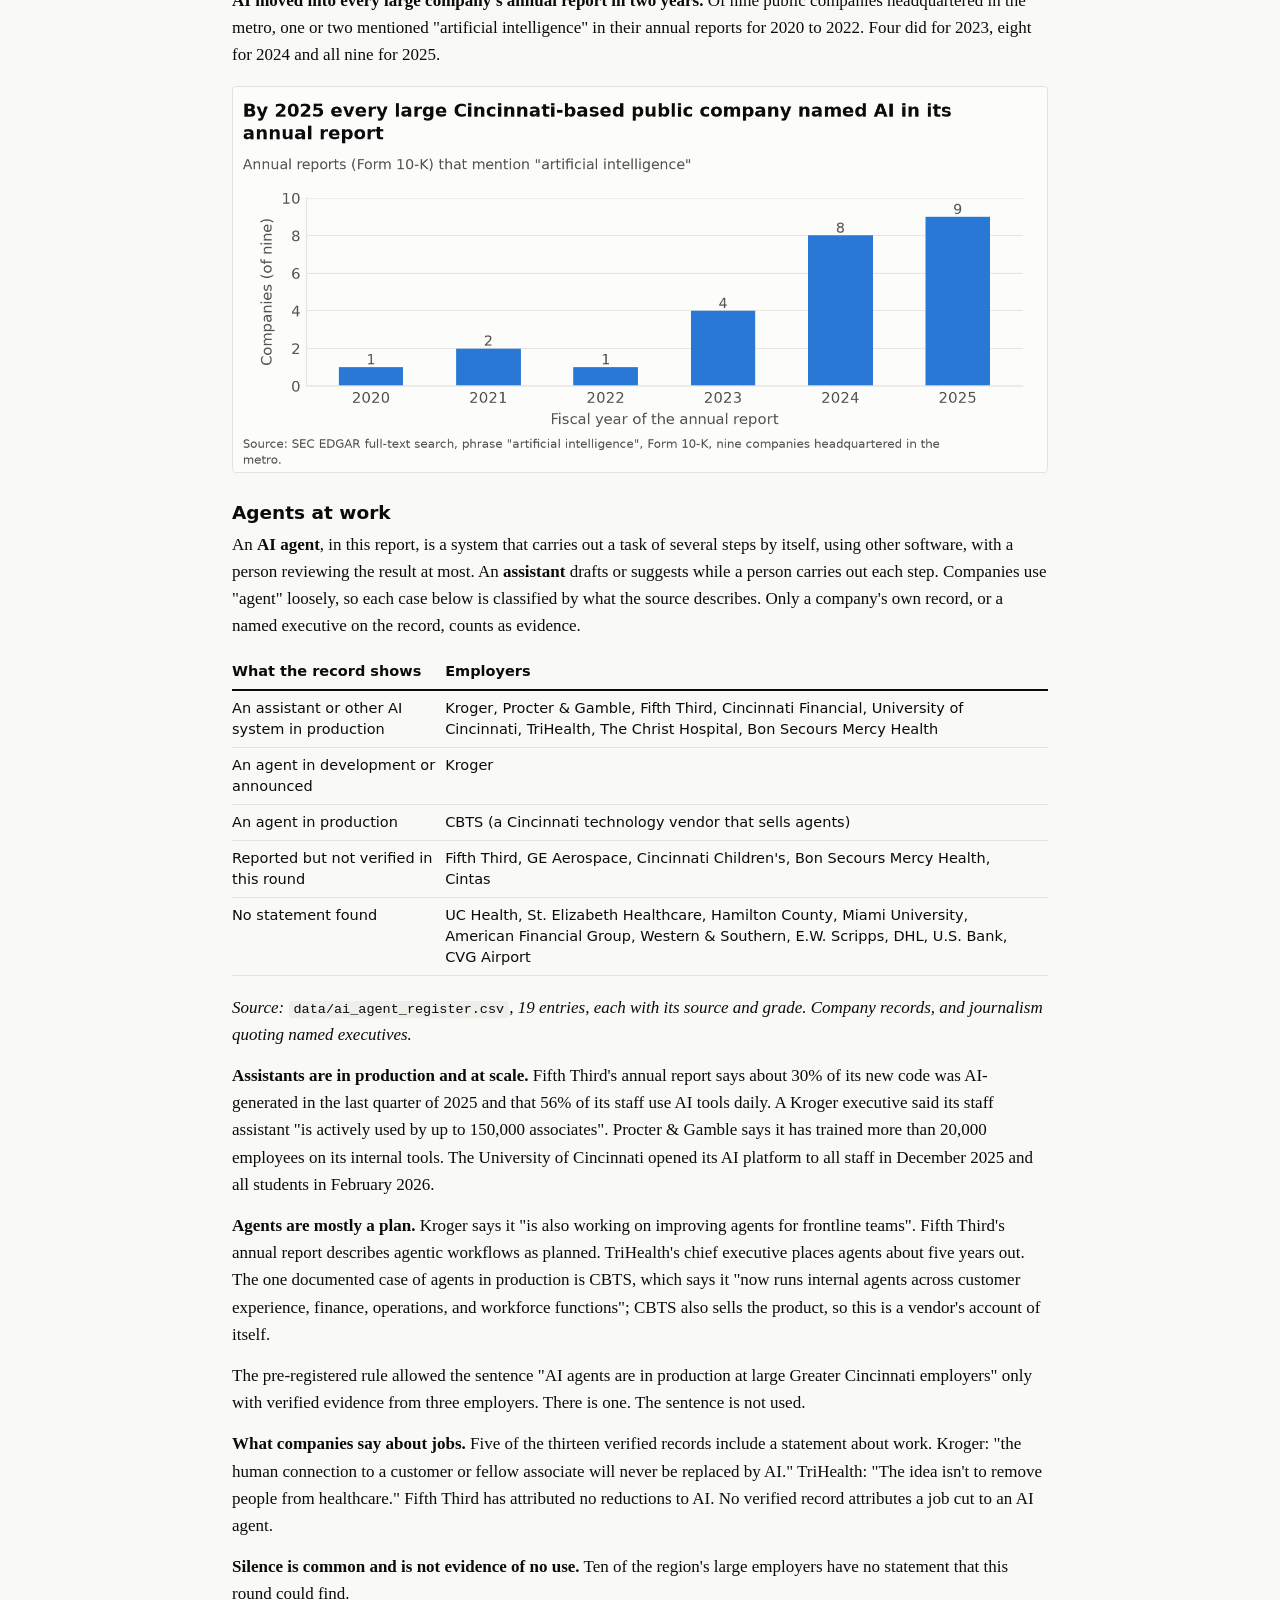
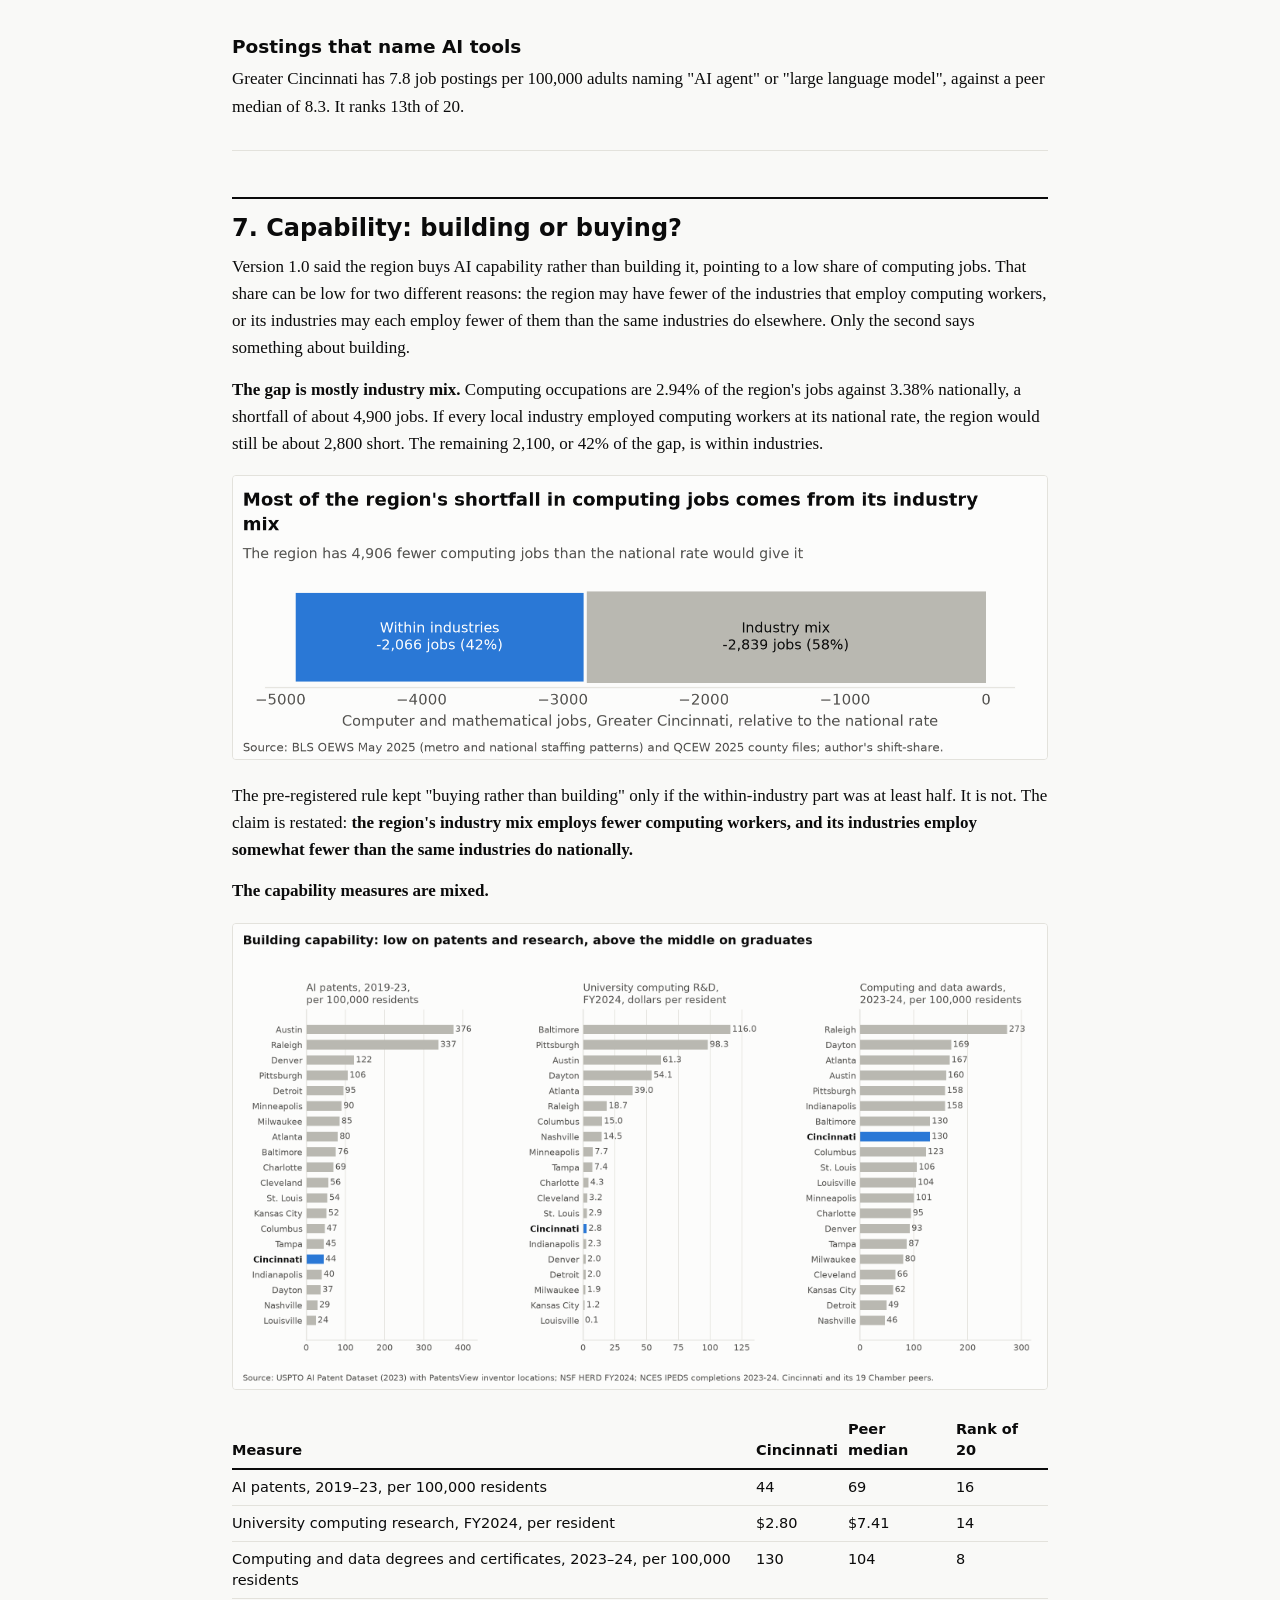
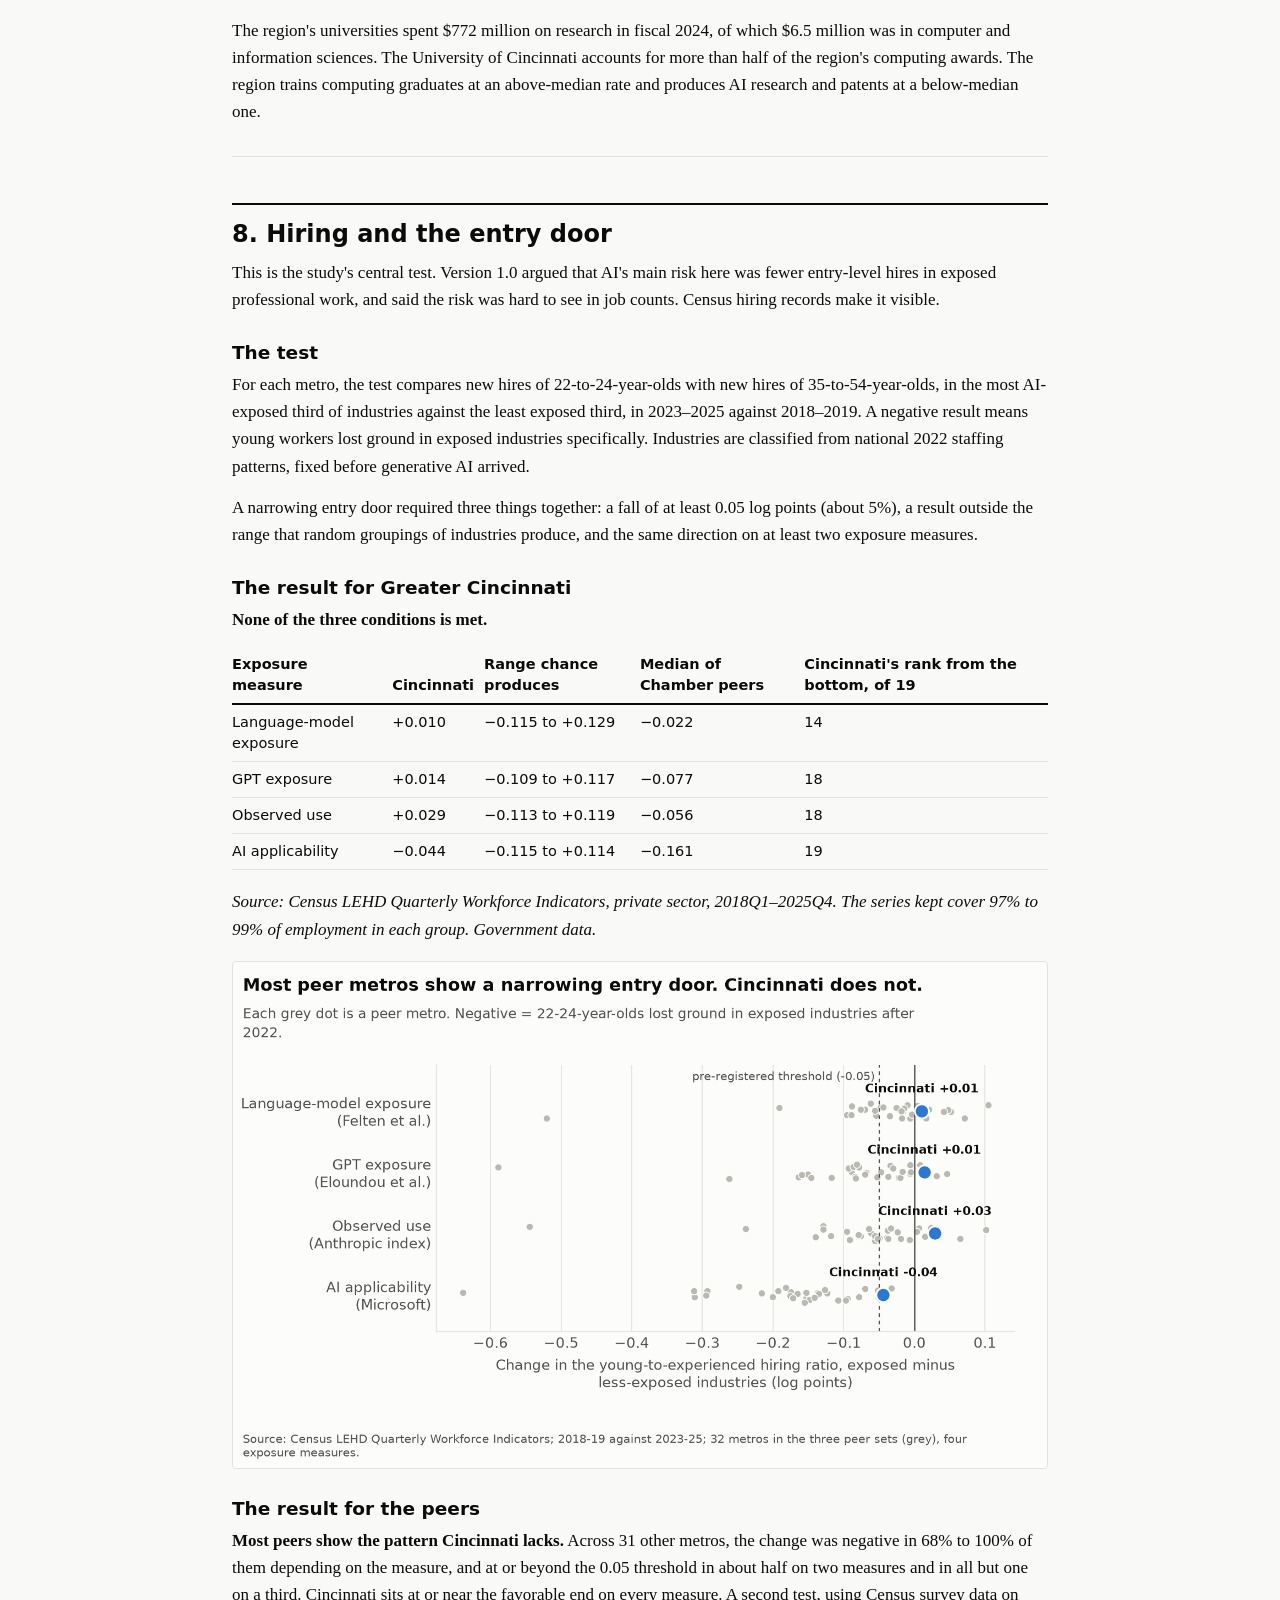
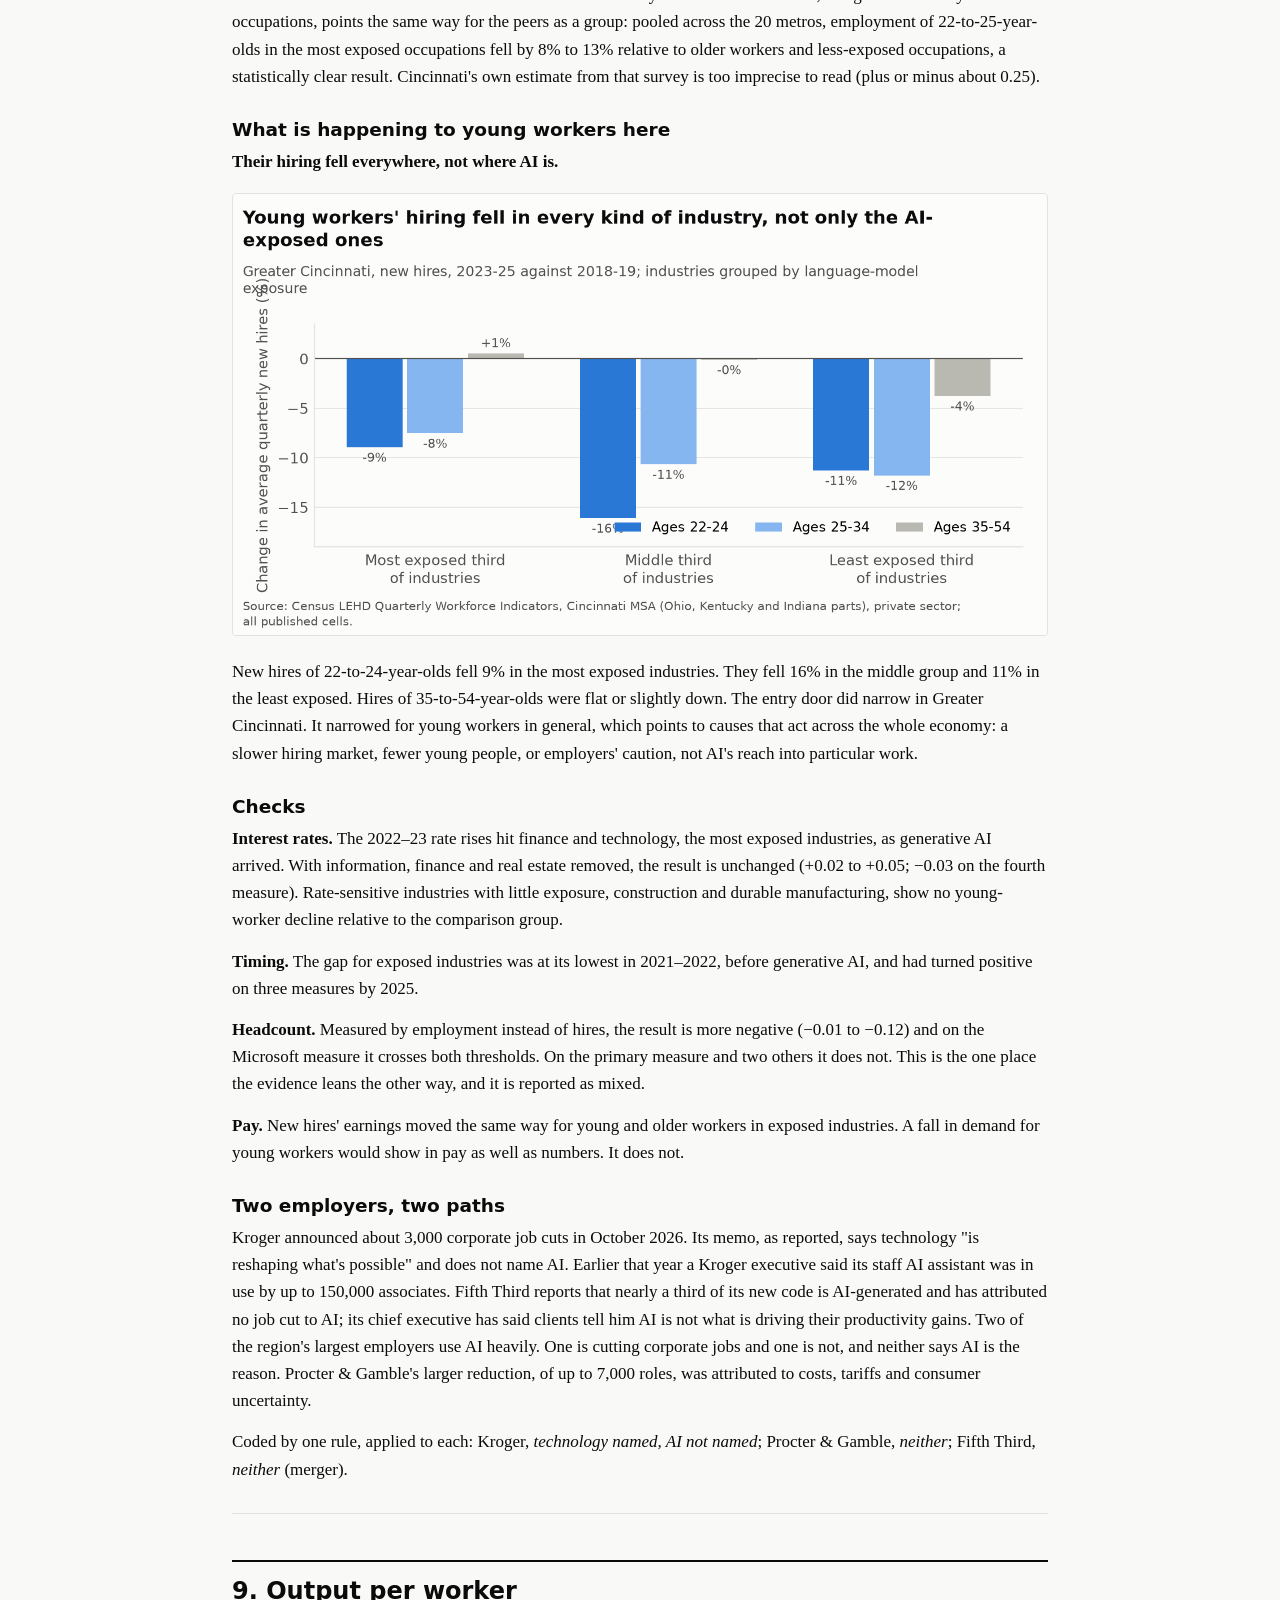
==== commit 06efe754: "Set the byline to Keti Bakiri, draft work Co-Authored-By: Claude Opus 5.5 <noreply@anthropic.com>" ====
--- a/docs/index.html
+++ b/docs/index.html
@@ -4,7 +4,7 @@
 <div class="top"><strong>Cincinnati AI Labor Market</strong><a href="index.html">Version 2.1</a><a href="archive.html">All versions</a>
 <a href="https://github.com/ketibak-ai/cincinnati-ai-labor-market">Data, code and tests</a></div>
 <main><h1 id="cincinnati-ai-labor-market-2-1-early-evidence-on-awareness-adoption-hiring-and-investment-in-greater-cincinnati">Cincinnati AI Labor Market 2.1: Early Evidence on Awareness, Adoption, Hiring and Investment in Greater Cincinnati</h1>
-<p><strong>[KetiB, AFFILIATION]</strong> · Published 17 November 2026</p>
+<p><strong>Keti Bakiri</strong> · Draft work, 17 November 2026</p>
 <p><em>An independent study. It follows the format of a metropolitan policy report and has no affiliation with any research institution. Version 2.0 was an unpublished design stage; this report supersedes version 1.0 (November 2026).</em></p>
 <nav class="toc"><a href="#corrections-to-version-1-0">Corrections to version 1.0</a><a href="#key-findings">Key findings</a><a href="#1-introduction">1. Introduction</a><a href="#2-what-the-research-says">2. What the research says</a><a href="#3-the-regional-economy-in-comparison">3. The regional economy in comparison</a><a href="#4-exposure-average-and-a-national-pattern">4. Exposure: average, and a national pattern</a><a href="#5-are-people-showing-up-ai-awareness-and-participation">5. Are people showing up? AI awareness and participation</a><a href="#6-adoption-are-local-firms-using-ai">6. Adoption: are local firms using AI?</a><a href="#7-capability-building-or-buying">7. Capability: building or buying?</a><a href="#8-hiring-and-the-entry-door">8. Hiring and the entry door</a><a href="#9-output-per-worker">9. Output per worker</a><a href="#10-data-centers-and-ai-infrastructure">10. Data centers and AI infrastructure</a><a href="#11-what-the-evidence-can-and-cannot-attribute-to-ai">11. What the evidence can and cannot attribute to AI</a><a href="#12-numbers-in-circulation">12. Numbers in circulation</a><a href="#13-outlook">13. Outlook</a><a href="#14-policy-implications">14. Policy implications</a><a href="#15-methods-appendix">15. Methods appendix</a><a href="#16-sources">16. Sources</a></nav><hr>
 <h2 id="corrections-to-version-1-0">Corrections to version 1.0</h2>
